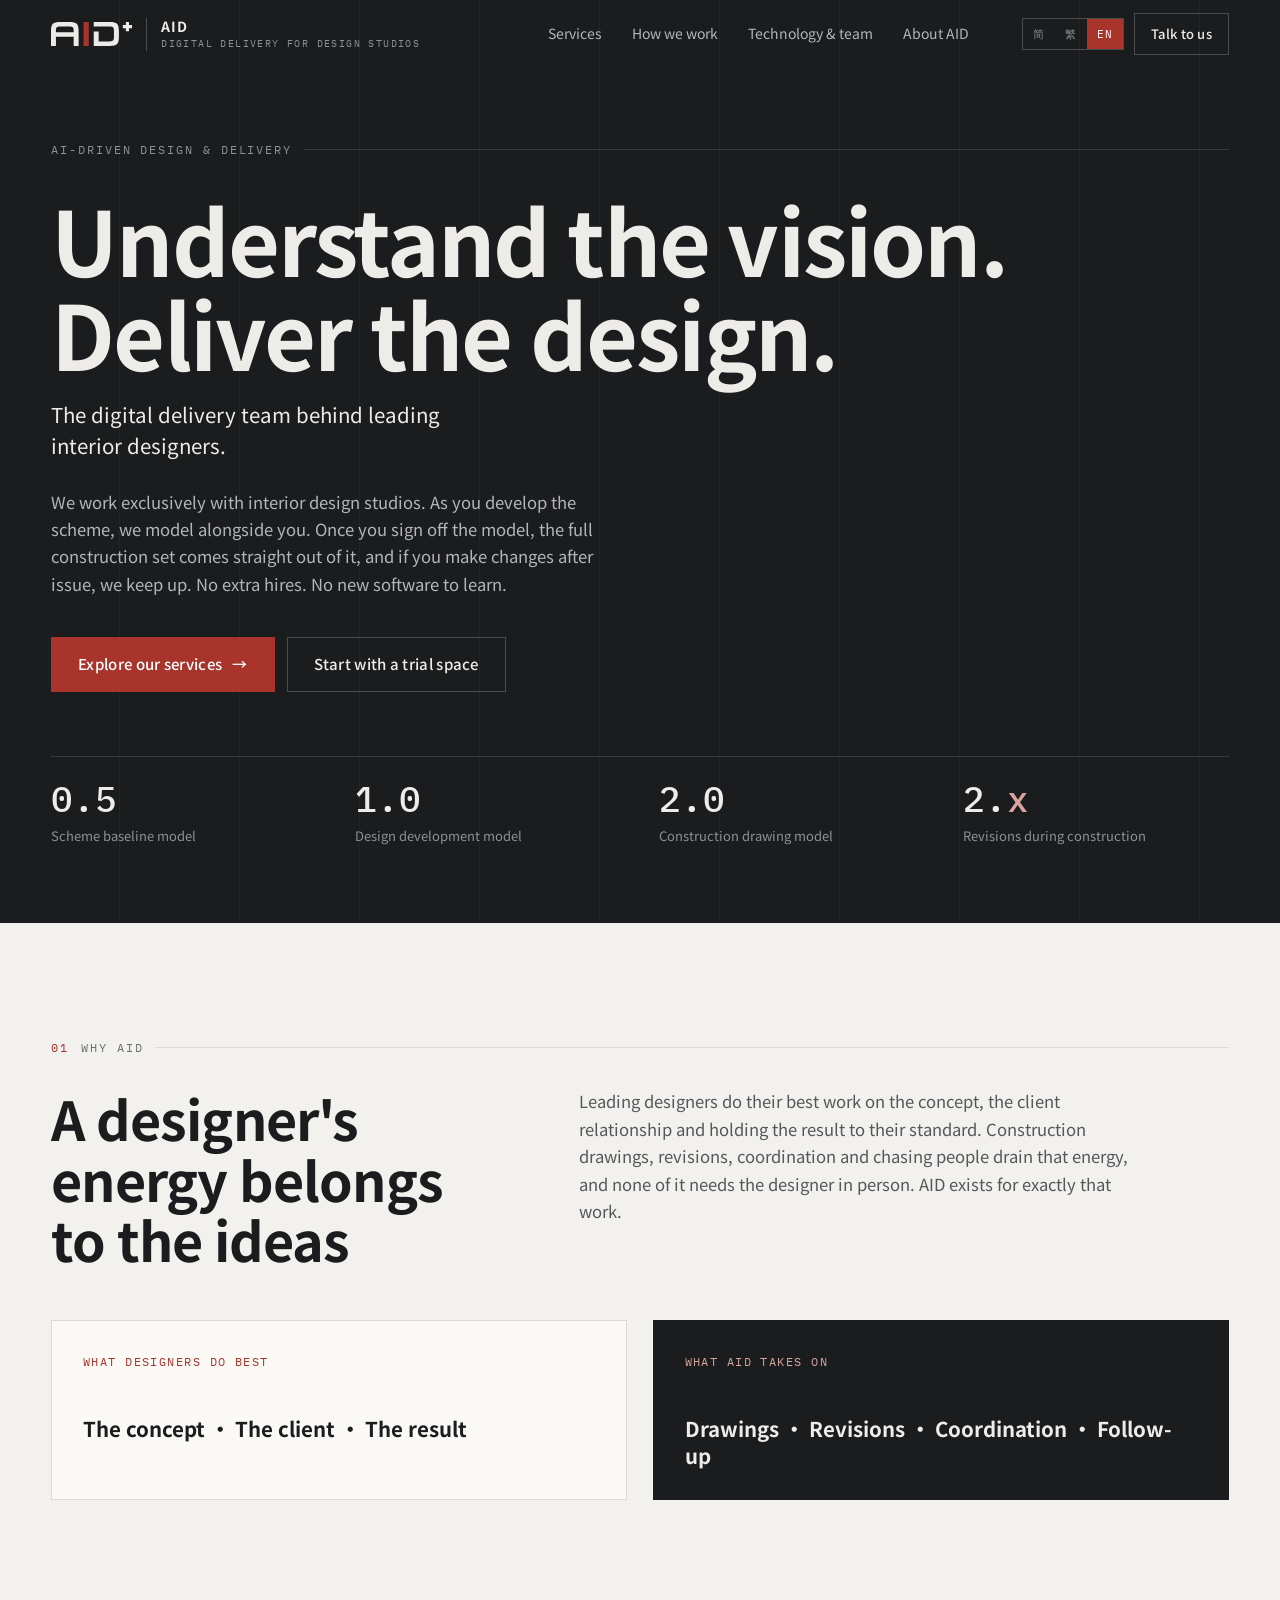
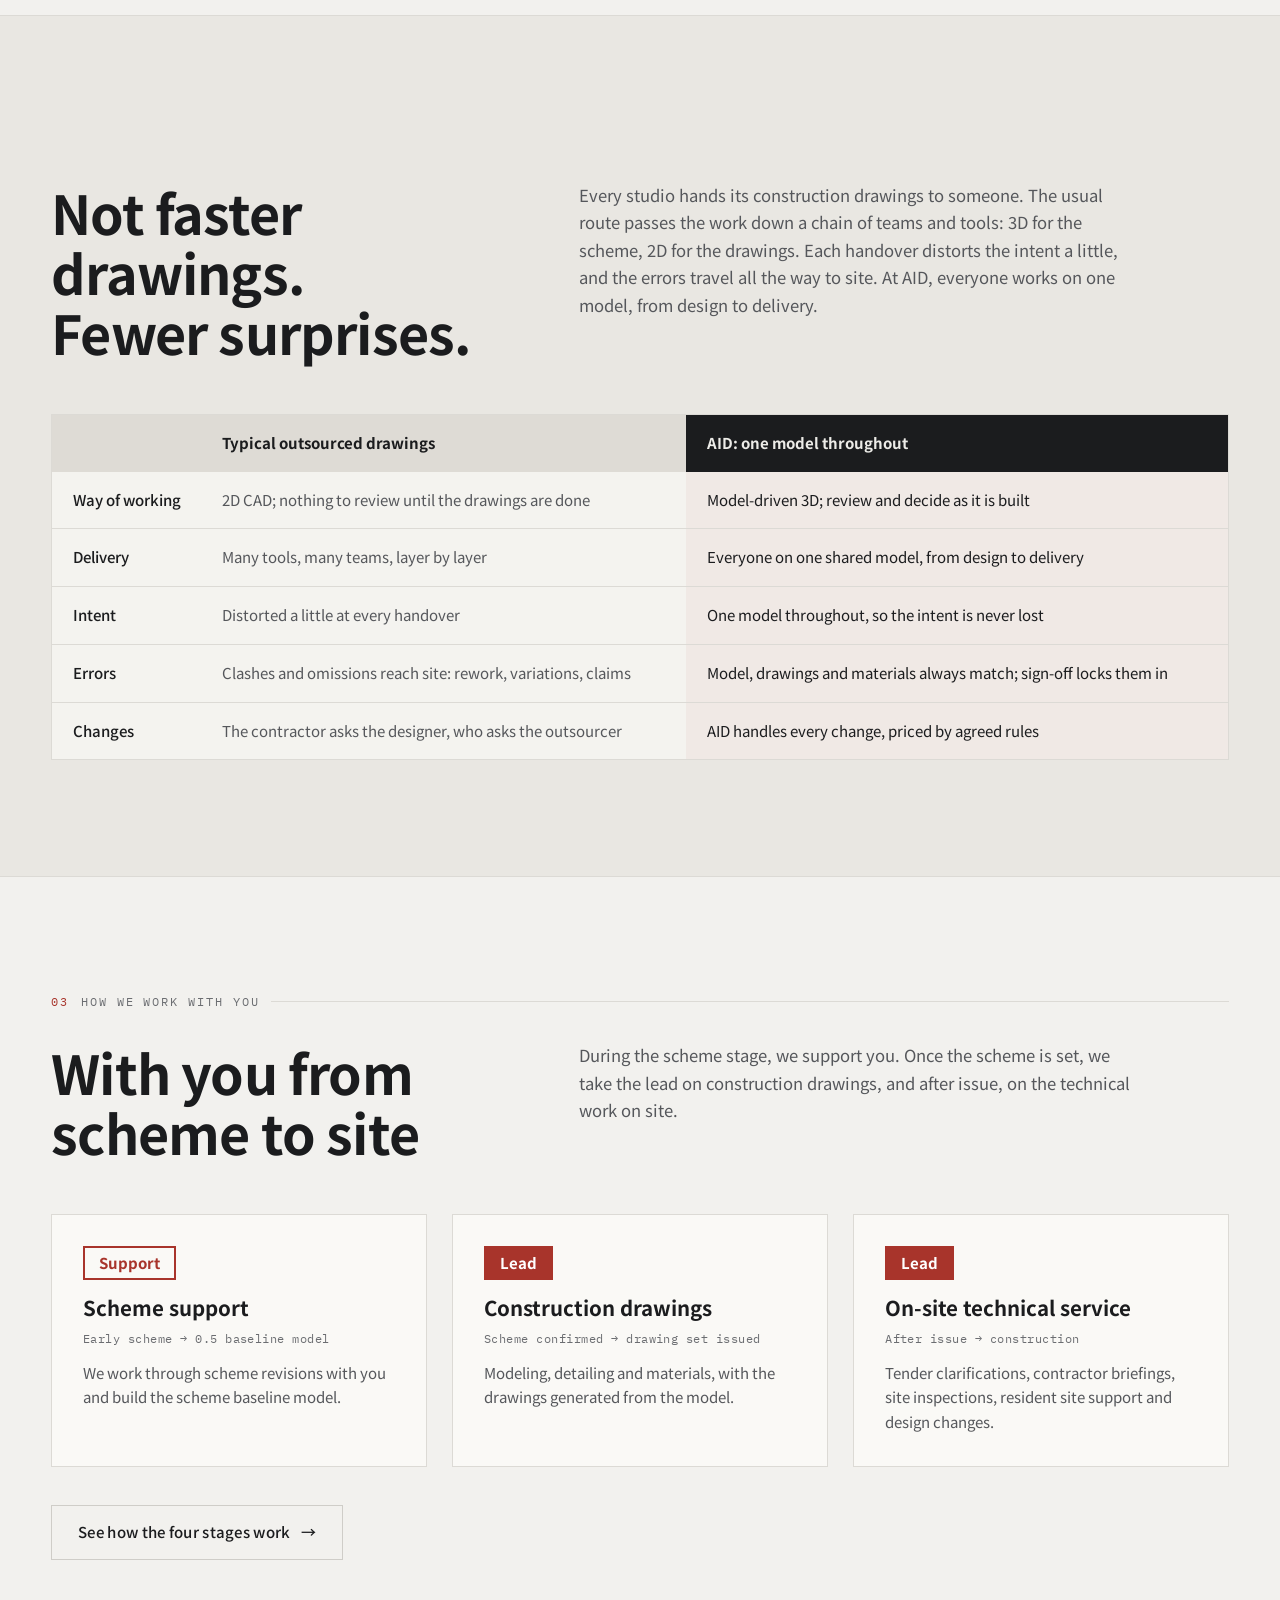
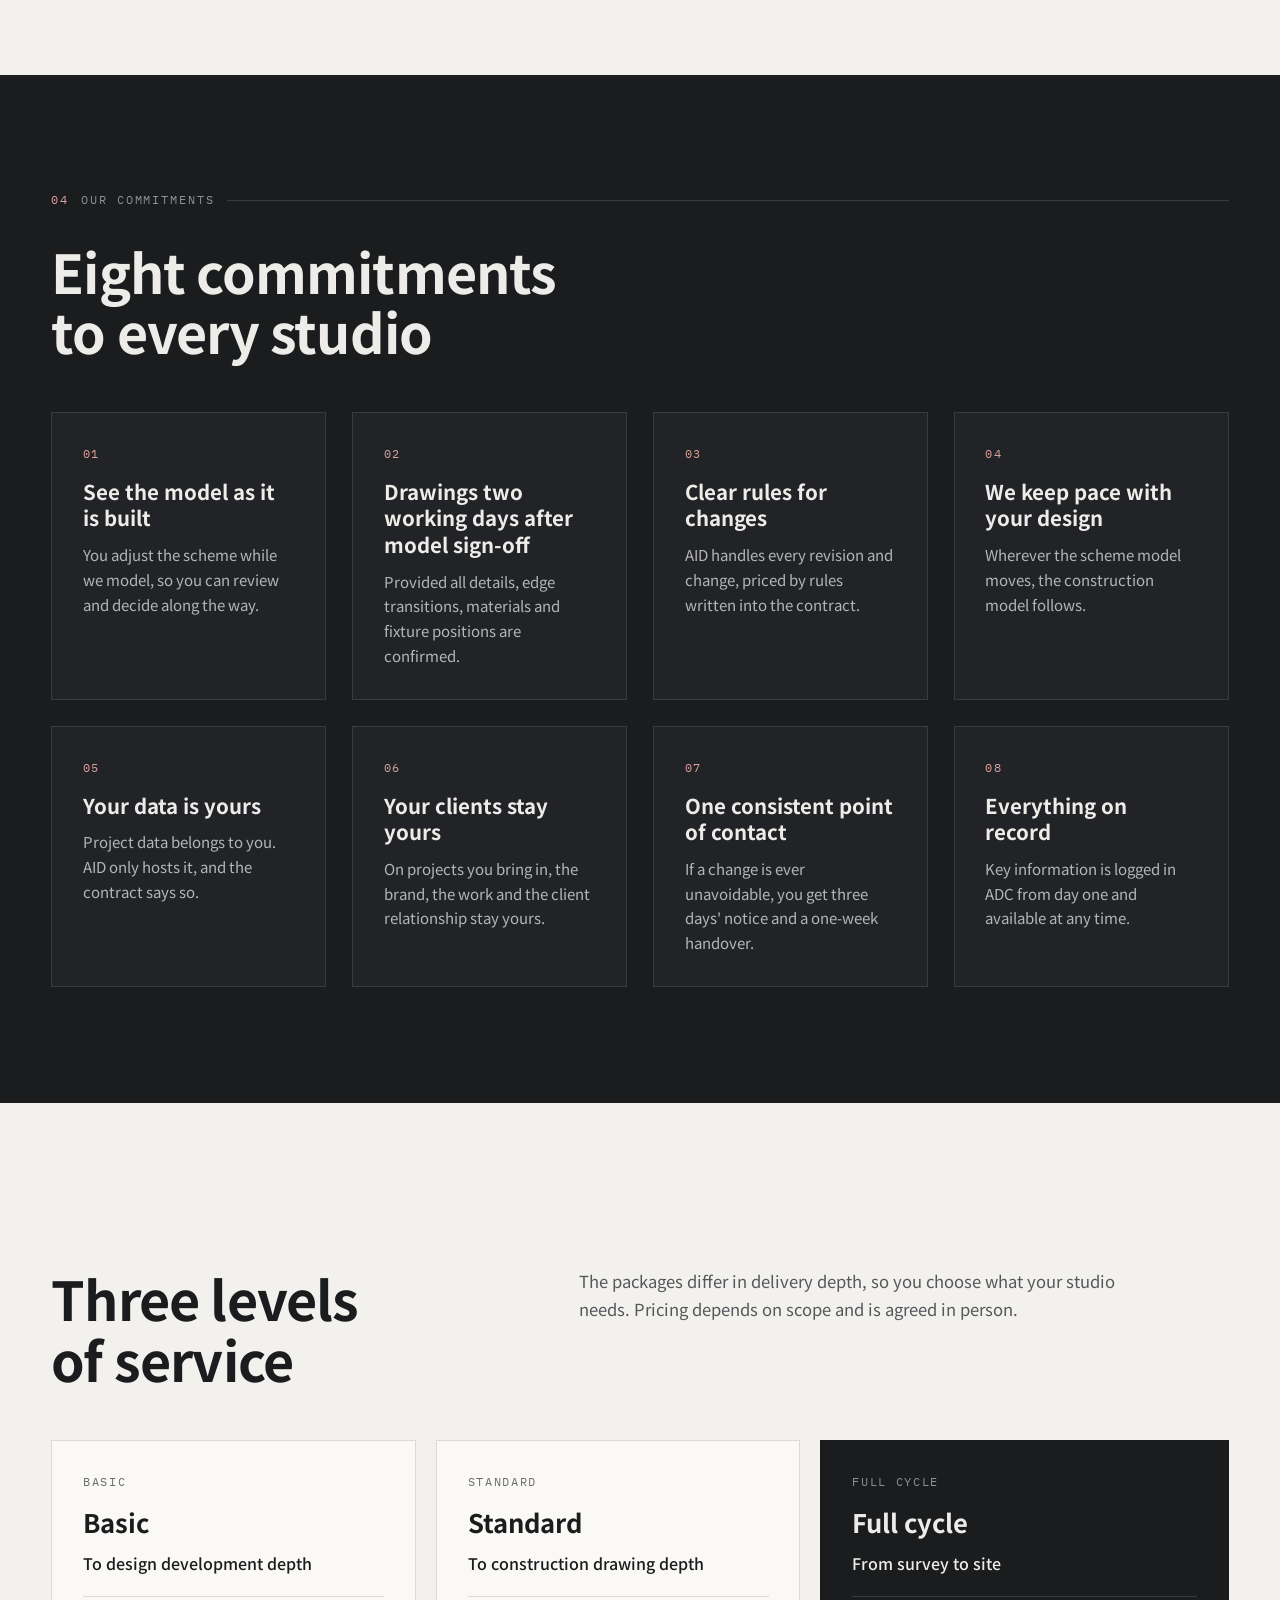
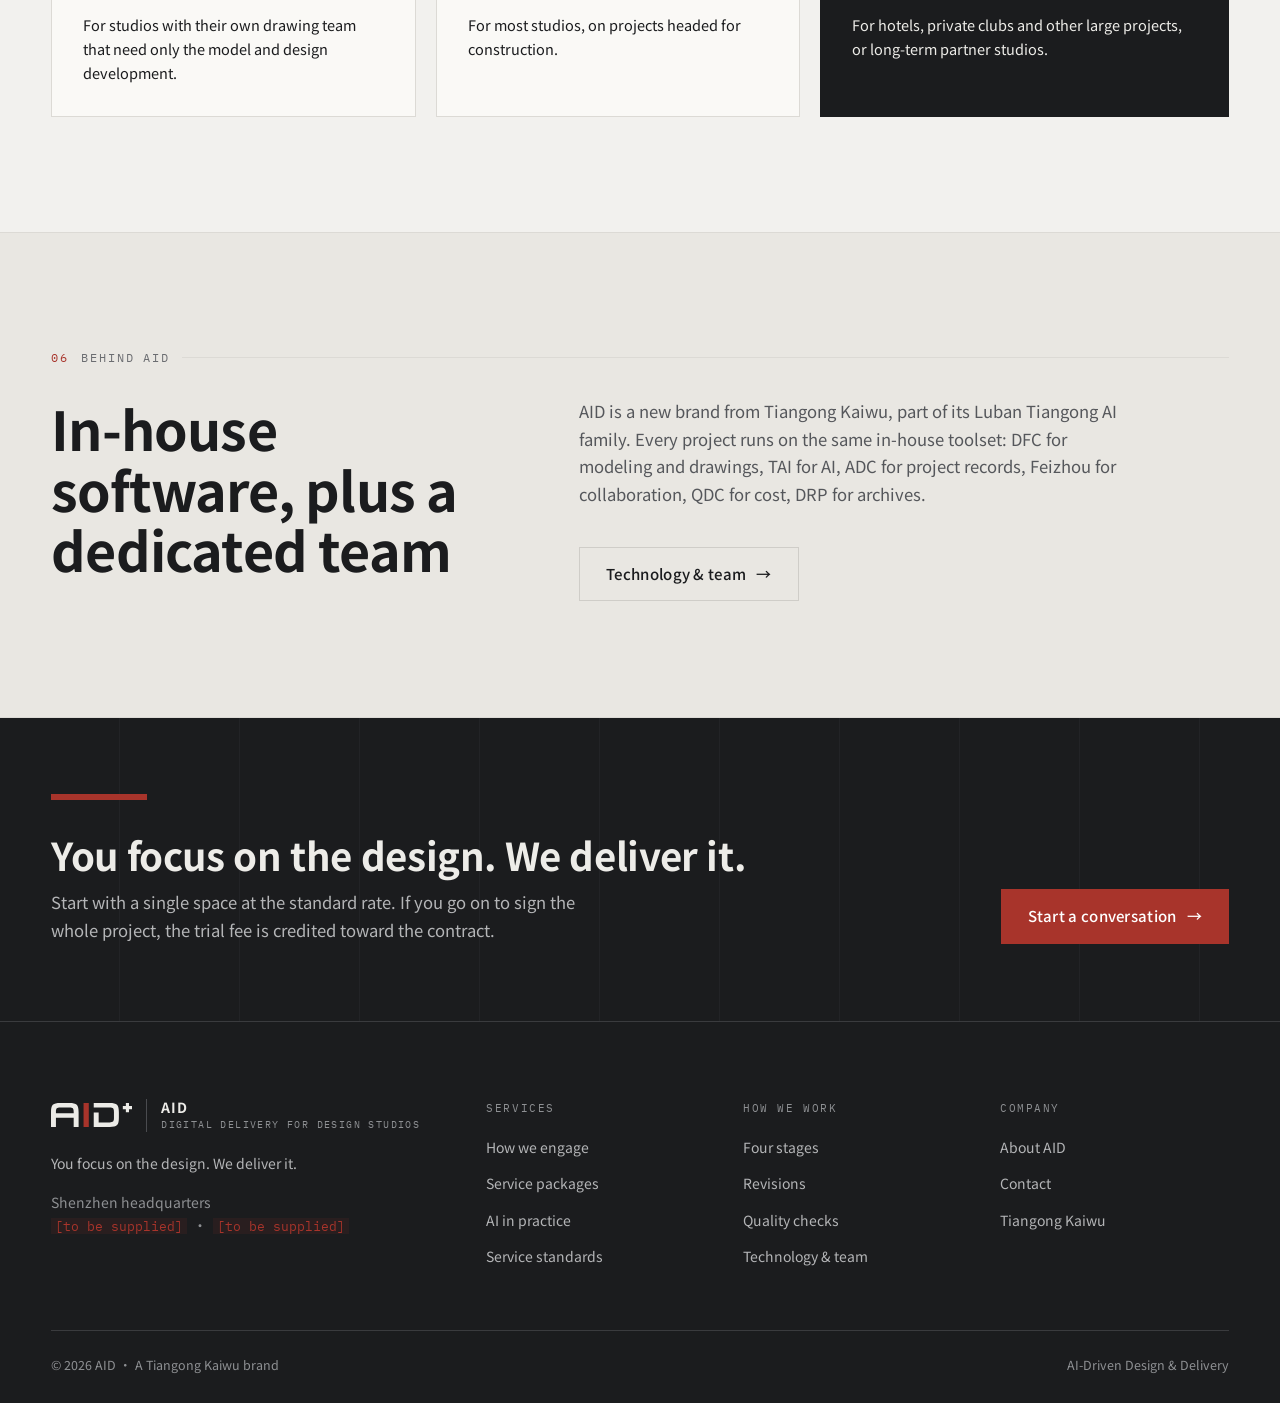
==== index.html @ cd8a10c7 "AID 艾匠科技官网：简体 / 繁體 / English 三语静态站 基于 tgkw-web 骨架，换成 AID 品牌配色、字体与标志；文案依据 AID 品牌手册与品牌介绍。 繁體由 tools/bu" ====
<!DOCTYPE html>
<html lang="zh-CN" data-lang="zh">
<head>
<meta charset="UTF-8">
<meta name="viewport" content="width=device-width, initial-scale=1">
<title>AID 艾匠科技 — 大师的数字建造团队</title>
<meta name="description" content="AID 艾匠科技（AI-Driven Design & Delivery）：只服务室内设计大师工作室的数字建造团队。大师调方案，我们同步建模；模型确认后直接出全套施工图；出图后大师要改，我们继续跟。读懂大师，落地大师。">
<meta name="keywords" content="AID,艾匠科技,AI-Driven Design & Delivery,数字建造,室内设计施工图,施工图深化,大师工作室,天宫开物,DFC">
<meta property="og:type" content="website">
<meta property="og:site_name" content="AID 艾匠科技">
<meta property="og:locale" content="zh_CN">
<meta property="og:title" content="AID 艾匠科技 — 大师的数字建造团队">
<meta property="og:description" content="只服务室内设计大师工作室。大师专注创意，我们负责落地。">
<link rel="icon" href="assets/img/aid-mark.svg" type="image/svg+xml">
<script>
/* Decide the language before first paint. assets/js/site.js repeats this
   logic (AID.pickLang / AID.applyLang) — if you change one, change the other. */
(function(){try{var k={zh:"zh-CN",hant:"zh-Hant",en:"en"},q=new URLSearchParams(location.search).get("lang"),
s=localStorage.getItem("aid-lang"),n=(navigator.language||"zh").toLowerCase(),
l=k[q]?q:k[s]?s:/^zh-(tw|hk|mo|hant)/.test(n)?"hant":n.indexOf("en")===0?"en":"zh",d=document.documentElement;
d.setAttribute("data-lang",l);d.setAttribute("lang",k[l]);}catch(e){}})();
</script>
<link rel="preconnect" href="https://fonts.googleapis.com">
<link rel="preconnect" href="https://fonts.gstatic.com" crossorigin>
<link rel="stylesheet" href="https://fonts.googleapis.com/css2?family=Noto+Sans+SC:wght@400;500;700&family=Noto+Sans+TC:wght@400;500;700&family=IBM+Plex+Mono:wght@400;500;600&display=swap">
<link rel="stylesheet" href="assets/css/main.css">
</head>
<body>
<header data-hdr></header>

<main>

  <!-- ============ HERO ============ -->
  <section class="hero stripes" data-surface="dark">
    <div class="wrap hero__in">
      <p class="eyebrow reveal"><span data-lang="en">AI-Driven Design &amp; Delivery</span><span data-lang="zh">AI-Driven Design &amp; Delivery · AI 驱动的设计与落地</span><span data-lang="hant">AI-Driven Design &amp; Delivery · AI 驅動的設計與落地</span></p>
      <h1 class="display reveal" data-delay="60">
        <span data-lang="en">Understand the vision.<br>Deliver the design.</span>
        <span data-lang="zh">读懂大师，<br>落地大师</span><span data-lang="hant">讀懂大師，<br>落地大師</span>
      </h1>
      <p class="h-sub reveal" data-delay="110">
        <span data-lang="en">The digital delivery team behind leading interior designers.</span>
        <span data-lang="zh">大师的数字建造团队。</span><span data-lang="hant">大師的數位建造團隊。</span>
      </p>
      <p class="lede reveal" data-delay="150">
        <span data-lang="en">We work exclusively with interior design studios. As you develop the scheme, we model alongside you. Once you sign off the model, the full construction set comes straight out of it, and if you make changes after issue, we keep up. No extra hires. No new software to learn.</span>
        <span data-lang="zh">我们只服务室内设计大师工作室。您调方案，我们同步建模；模型确认后，直接出全套施工图；出图后您要改，我们继续跟。您不用扩编、不用招人、不用学软件。</span><span data-lang="hant">我們只服務室內設計大師工作室。您調方案，我們同步建模；模型確認後，直接出全套施工圖；出圖後您要改，我們繼續跟。您不用擴編、不用招人、不用學軟體。</span>
      </p>
      <div class="btn-row reveal" data-delay="200">
        <a class="btn btn--primary" href="services.html">
          <span data-lang="en">Explore our services</span><span data-lang="zh">了解服务</span><span data-lang="hant">了解服務</span> <span class="arw">→</span></a>
        <a class="btn btn--ghost" href="contact.html">
          <span data-lang="en">Start with a trial space</span><span data-lang="zh">先试做一个空间</span><span data-lang="hant">先試做一個空間</span></a>
      </div>

      <div class="hero__meta reveal" data-delay="260">
        <div><div class="metric__n">0.5</div><div class="metric__l">
          <span data-lang="en">Scheme baseline model</span><span data-lang="zh">方案基准模型</span><span data-lang="hant">方案基準模型</span></div></div>
        <div><div class="metric__n">1.0</div><div class="metric__l">
          <span data-lang="en">Design development model</span><span data-lang="zh">扩初模型</span><span data-lang="hant">初步設計模型</span></div></div>
        <div><div class="metric__n">2.0</div><div class="metric__l">
          <span data-lang="en">Construction drawing model</span><span data-lang="zh">施工图模型</span><span data-lang="hant">施工圖模型</span></div></div>
        <div><div class="metric__n">2.<em>x</em></div><div class="metric__l">
          <span data-lang="en">Revisions during construction</span><span data-lang="zh">施工配合变更版本</span><span data-lang="hant">施工配合變更版本</span></div></div>
      </div>
    </div>
  </section>

  <!-- ============ STARTING POINT ============ -->
  <section class="section" id="why">
    <div class="wrap">
      <p class="eyebrow reveal"><span class="num">01</span>
        <span data-lang="en">Why AID</span><span data-lang="zh">出发点</span><span data-lang="hant">出發點</span></p>
      <div class="grid grid--sidecar">
        <h2 class="h1 reveal">
          <span data-lang="en">A designer's energy belongs to the ideas</span>
          <span data-lang="zh">大师的精力，应该留给创意</span><span data-lang="hant">大師的精力，應該留給創意</span>
        </h2>
        <p class="lede reveal" data-delay="60">
          <span data-lang="en">Leading designers do their best work on the concept, the client relationship and holding the result to their standard. Construction drawings, revisions, coordination and chasing people drain that energy, and none of it needs the designer in person. AID exists for exactly that work.</span>
          <span data-lang="zh">大师最擅长的是方案创意、洽谈业主、把控效果。施工图、变更、协调、盯人，这些事很耗精力，却不该由大师亲自承担。AID 就是为这件事而生的。</span><span data-lang="hant">大師最擅長的是方案創意、洽談業主、把控效果。施工圖、變更、協調、追進度，這些事很耗精力，卻不該由大師親自承擔。AID 就是為這件事而生的。</span>
        </p>
      </div>
      <div class="grid grid--2 mt-l">
        <div class="card reveal">
          <div class="card__ix"><span data-lang="en">WHAT DESIGNERS DO BEST</span><span data-lang="zh">大师最擅长</span><span data-lang="hant">大師最擅長</span></div>
          <h3 class="card__t">
            <span data-lang="en">The concept · The client · The result</span>
            <span data-lang="zh">方案创意 · 洽谈业主 · 把控效果</span><span data-lang="hant">方案創意 · 洽談業主 · 把控效果</span></h3>
        </div>
        <div class="card card--ink reveal" data-delay="60">
          <div class="card__ix"><span data-lang="en">WHAT AID TAKES ON</span><span data-lang="zh">交给 AID</span><span data-lang="hant">交給 AID</span></div>
          <h3 class="card__t">
            <span data-lang="en">Drawings · Revisions · Coordination · Follow-up</span>
            <span data-lang="zh">施工图 · 变更 · 协调 · 盯人</span><span data-lang="hant">施工圖 · 變更 · 協調 · 追進度</span></h3>
        </div>
      </div>
    </div>
  </section>

  <!-- ============ COMPARISON ============ -->
  <section class="section" data-surface="alt" id="compare">
    <div class="wrap">
      <p class="eyebrow reveal"><span class="num">02</span>
        <span data-lang="en">The difference</span><span data-lang="zh">不同在哪</span><span data-lang="hant">不同在哪</span></p>
      <div class="grid grid--sidecar">
        <h2 class="h1 reveal">
          <span data-lang="en">Not faster drawings. Fewer surprises.</span>
          <span data-lang="zh">不是比谁画得快，是比谁看得见、改得动、错得少</span><span data-lang="hant">不是比誰畫得快，是比誰看得見、改得動、錯得少</span>
        </h2>
        <p class="lede reveal" data-delay="60">
          <span data-lang="en">Every studio hands its construction drawings to someone. The usual route passes the work down a chain of teams and tools: 3D for the scheme, 2D for the drawings. Each handover distorts the intent a little, and the errors travel all the way to site. At AID, everyone works on one model, from design to delivery.</span>
          <span data-lang="zh">大师都会把施工图交出去做，问题是交给谁。传统做法是多个软件、多个团队一层层交接：方案三维，施工图二维，每交接一次理解就走样一次，错漏碰缺一路带到工地。AID 从设计到落地，所有人始终在同一个三维模型上。</span><span data-lang="hant">大師都會把施工圖交出去做，問題是交給誰。傳統做法是多個軟體、多個團隊一層層交接：方案三維，施工圖二維，每交接一次理解就走樣一次，錯漏與碰撞問題一路帶到工地。AID 從設計到落地，所有人始終在同一個三維模型上。</span>
        </p>
      </div>
      <div class="cmp-wrap mt-l reveal">
        <table class="cmp">
          <thead><tr>
            <th scope="col"><span class="sr-only">Aspect</span></th>
            <th scope="col"><span data-lang="en">Typical outsourced drawings</span><span data-lang="zh">传统施工图配合</span><span data-lang="hant">傳統施工圖配合</span></th>
            <th scope="col" class="is-us"><span data-lang="en">AID: one model throughout</span><span data-lang="zh">AID · 一个模型做到底</span><span data-lang="hant">AID · 一個模型做到底</span></th>
          </tr></thead>
          <tbody>
            <tr><th scope="row"><span data-lang="en">Way of working</span><span data-lang="zh">工作方式</span><span data-lang="hant">工作方式</span></th>
              <td><span data-lang="en">2D CAD; nothing to review until the drawings are done</span><span data-lang="zh">CAD 二维，画完才能审图</span><span data-lang="hant">CAD 二維，畫完才能審圖</span></td>
              <td class="is-us"><span data-lang="en">Model-driven 3D; review and decide as it is built</span><span data-lang="zh">三维模型驱动，过程中就能看、能审、能定</span><span data-lang="hant">三維模型驅動，過程中就能看、能審、能定</span></td></tr>
            <tr><th scope="row"><span data-lang="en">Delivery</span><span data-lang="zh">交接</span><span data-lang="hant">交接</span></th>
              <td><span data-lang="en">Many tools, many teams, layer by layer</span><span data-lang="zh">多软件、多团队逐层交接</span><span data-lang="hant">多軟體、多團隊逐層交接</span></td>
              <td class="is-us"><span data-lang="en">Everyone on one shared model, from design to delivery</span><span data-lang="zh">从设计到落地，所有人在同一个主模型上</span><span data-lang="hant">從設計到落地，所有人在同一個主模型上</span></td></tr>
            <tr><th scope="row"><span data-lang="en">Intent</span><span data-lang="zh">理解</span><span data-lang="hant">理解</span></th>
              <td><span data-lang="en">Distorted a little at every handover</span><span data-lang="zh">每交接一次，理解走样一次</span><span data-lang="hant">每交接一次，理解走樣一次</span></td>
              <td class="is-us"><span data-lang="en">One model throughout, so the intent is never lost</span><span data-lang="zh">一个模型贯穿始终，设计意图不丢</span><span data-lang="hant">一個模型貫穿始終，設計意圖不丟</span></td></tr>
            <tr><th scope="row"><span data-lang="en">Errors</span><span data-lang="zh">错误</span><span data-lang="hant">錯誤</span></th>
              <td><span data-lang="en">Clashes and omissions reach site: rework, variations, claims</span><span data-lang="zh">错漏碰缺一路延伸到工地：返工、签证、索赔</span><span data-lang="hant">錯漏與碰撞問題一路延伸到工地：返工、追加費用、索賠</span></td>
              <td class="is-us"><span data-lang="en">Model, drawings and materials always match; sign-off locks them in</span><span data-lang="zh">模型、图纸、物料一致，模型确认即锁定</span><span data-lang="hant">模型、圖紙、物料一致，模型確認即鎖定</span></td></tr>
            <tr><th scope="row"><span data-lang="en">Changes</span><span data-lang="zh">变更</span><span data-lang="hant">變更</span></th>
              <td><span data-lang="en">The contractor asks the designer, who asks the outsourcer</span><span data-lang="zh">施工方找大师，大师再找外包，层层转达</span><span data-lang="hant">施工方找大師，大師再找外包，層層轉達</span></td>
              <td class="is-us"><span data-lang="en">AID handles every change, priced by agreed rules</span><span data-lang="zh">AID 全程承接，按规则计价</span><span data-lang="hant">AID 全程承接，按規則計價</span></td></tr>
          </tbody>
        </table>
      </div>
    </div>
  </section>

  <!-- ============ SERVICE MODEL ============ -->
  <section class="section" id="model">
    <div class="wrap">
      <p class="eyebrow reveal"><span class="num">03</span>
        <span data-lang="en">How we work with you</span><span data-lang="zh">服务模式</span><span data-lang="hant">服務模式</span></p>
      <div class="grid grid--sidecar">
        <h2 class="h1 reveal">
          <span data-lang="en">With you from scheme to site</span>
          <span data-lang="zh">一辅两主：从方案到现场，全程在场</span><span data-lang="hant">一輔兩主：從方案到現場，全程在場</span>
        </h2>
        <p class="lede reveal" data-delay="60">
          <span data-lang="en">During the scheme stage, we support you. Once the scheme is set, we take the lead on construction drawings, and after issue, on the technical work on site.</span>
          <span data-lang="zh">方案阶段，我们做大师的设计辅助；方案确定后，施工图由 AID 主力承担；交图之后，现场技术服务继续由 AID 主力承担。</span><span data-lang="hant">方案階段，我們做大師的設計輔助；方案確定後，施工圖由 AID 主力承擔；交圖之後，現場技術服務繼續由 AID 主力承擔。</span>
        </p>
      </div>
      <div class="grid grid--3 mt-l">
        <div class="card reveal">
          <span class="tag"><span data-lang="en">Support</span><span data-lang="zh">辅</span><span data-lang="hant">輔</span></span>
          <h3 class="card__t card__t--top"><span data-lang="en">Scheme support</span><span data-lang="zh">方案辅助</span><span data-lang="hant">方案輔助</span></h3>
          <p class="card__s"><span data-lang="en">Early scheme → 0.5 baseline model</span><span data-lang="zh">方案前期 → 0.5 基准模型</span><span data-lang="hant">方案前期 → 0.5 基準模型</span></p>
          <p class="card__d"><span data-lang="en">We work through scheme revisions with you and build the scheme baseline model.</span>
            <span data-lang="zh">作为大师的设计辅助，陪大师完成方案阶段修改，建立方案基准模型。</span><span data-lang="hant">作為大師的設計輔助，陪大師完成方案階段修改，建立方案基準模型。</span></p>
        </div>
        <div class="card reveal" data-delay="60">
          <span class="tag tag--fill"><span data-lang="en">Lead</span><span data-lang="zh">主</span><span data-lang="hant">主</span></span>
          <h3 class="card__t card__t--top"><span data-lang="en">Construction drawings</span><span data-lang="zh">施工图落地</span><span data-lang="hant">施工圖落地</span></h3>
          <p class="card__s"><span data-lang="en">Scheme confirmed → drawing set issued</span><span data-lang="zh">方案确定 → 交付施工图</span><span data-lang="hant">方案確定 → 交付施工圖</span></p>
          <p class="card__d"><span data-lang="en">Modeling, detailing and materials, with the drawings generated from the model.</span>
            <span data-lang="zh">建模、深化、节点、物料，由模型生成施工图。</span><span data-lang="hant">建模、深化、節點、物料，由模型生成施工圖。</span></p>
        </div>
        <div class="card reveal" data-delay="120">
          <span class="tag tag--fill"><span data-lang="en">Lead</span><span data-lang="zh">主</span><span data-lang="hant">主</span></span>
          <h3 class="card__t card__t--top"><span data-lang="en">On-site technical service</span><span data-lang="zh">现场技术服务</span><span data-lang="hant">現場技術服務</span></h3>
          <p class="card__s"><span data-lang="en">After issue → construction</span><span data-lang="zh">交图之后 → 施工阶段</span><span data-lang="hant">交圖之後 → 施工階段</span></p>
          <p class="card__d"><span data-lang="en">Tender clarifications, contractor briefings, site inspections, resident site support and design changes.</span>
            <span data-lang="zh">招标答疑、技术交底、巡场与驻场、设计变更。</span><span data-lang="hant">招標答疑、施工技術說明、工地巡視與駐場、設計變更。</span></p>
        </div>
      </div>
      <div class="btn-row">
        <a class="btn btn--ghost" href="process.html"><span data-lang="en">See how the four stages work</span><span data-lang="zh">查看四阶段工作流</span><span data-lang="hant">查看四階段工作流</span> <span class="arw">→</span></a>
      </div>
    </div>
  </section>

  <!-- ============ PROMISES ============ -->
  <section class="section" data-surface="dark" id="promises">
    <div class="wrap">
      <p class="eyebrow reveal"><span class="num">04</span>
        <span data-lang="en">Our commitments</span><span data-lang="zh">品牌承诺</span><span data-lang="hant">品牌承諾</span></p>
      <h2 class="h1 reveal" style="max-width:20ch">
        <span data-lang="en">Eight commitments to every studio</span>
        <span data-lang="zh">我们对大师的八项承诺</span><span data-lang="hant">我們對大師的八項承諾</span>
      </h2>
      <div class="grid grid--4 mt-l">
        <div class="card reveal"><div class="card__ix">01</div>
          <h3 class="card__t card__t--top"><span data-lang="en">See the model as it is built</span><span data-lang="zh">模型过程中看</span><span data-lang="hant">模型過程中看</span></h3>
          <p class="card__d"><span data-lang="en">You adjust the scheme while we model, so you can review and decide along the way.</span><span data-lang="zh">大师边调方案，我们边建模；过程中就能看、能审、能定。</span><span data-lang="hant">大師邊調方案，我們邊建模；過程中就能看、能審、能定。</span></p></div>
        <div class="card reveal" data-delay="40"><div class="card__ix">02</div>
          <h3 class="card__t card__t--top"><span data-lang="en">Drawings two working days after model sign-off</span><span data-lang="zh">确认模型后 2 天出图</span><span data-lang="hant">確認模型後 2 天出圖</span></h3>
          <p class="card__d"><span data-lang="en">Provided all details, edge transitions, materials and fixture positions are confirmed.</span><span data-lang="zh">前提：节点、收口、物料、点位全部确认。</span><span data-lang="hant">前提：節點、收邊、物料、點位全部確認。</span></p></div>
        <div class="card reveal" data-delay="80"><div class="card__ix">03</div>
          <h3 class="card__t card__t--top"><span data-lang="en">Clear rules for changes</span><span data-lang="zh">变更有规则</span><span data-lang="hant">變更有規則</span></h3>
          <p class="card__d"><span data-lang="en">AID handles every revision and change, priced by rules written into the contract.</span><span data-lang="zh">所有修改和变更 AID 都接，按规则计价、写进合同。</span><span data-lang="hant">所有修改和變更 AID 都接，按規則計價、寫進合約。</span></p></div>
        <div class="card reveal" data-delay="120"><div class="card__ix">04</div>
          <h3 class="card__t card__t--top"><span data-lang="en">We keep pace with your design</span><span data-lang="zh">同频并行，全程跟随</span><span data-lang="hant">同頻並行，全程跟隨</span></h3>
          <p class="card__d"><span data-lang="en">Wherever the scheme model moves, the construction model follows.</span><span data-lang="zh">方案模型改到哪，施工图模型同步到哪。</span><span data-lang="hant">方案模型改到哪，施工圖模型同步到哪。</span></p></div>
        <div class="card reveal"><div class="card__ix">05</div>
          <h3 class="card__t card__t--top"><span data-lang="en">Your data is yours</span><span data-lang="zh">数据归大师</span><span data-lang="hant">數據歸大師</span></h3>
          <p class="card__d"><span data-lang="en">Project data belongs to you. AID only hosts it, and the contract says so.</span><span data-lang="zh">项目数据属于大师，AID 只做托管，写入合同。</span><span data-lang="hant">項目數據屬於大師，AID 只做託管，寫入合約。</span></p></div>
        <div class="card reveal" data-delay="40"><div class="card__ix">06</div>
          <h3 class="card__t card__t--top"><span data-lang="en">Your clients stay yours</span><span data-lang="zh">大师主导</span><span data-lang="hant">大師主導</span></h3>
          <p class="card__d"><span data-lang="en">On projects you bring in, the brand, the work and the client relationship stay yours.</span><span data-lang="zh">大师引荐的项目，品牌、成果和客户关系都归大师。</span><span data-lang="hant">大師引薦的項目，品牌、成果和客戶關係都歸大師。</span></p></div>
        <div class="card reveal" data-delay="80"><div class="card__ix">07</div>
          <h3 class="card__t card__t--top"><span data-lang="en">One consistent point of contact</span><span data-lang="zh">核心接口人不换</span><span data-lang="hant">主要聯絡人不換</span></h3>
          <p class="card__d"><span data-lang="en">If a change is ever unavoidable, you get three days' notice and a one-week handover.</span><span data-lang="zh">确需换人，提前三天通知，新老交接一周。</span><span data-lang="hant">確需換人，提前三天通知，新老交接一週。</span></p></div>
        <div class="card reveal" data-delay="120"><div class="card__ix">08</div>
          <h3 class="card__t card__t--top"><span data-lang="en">Everything on record</span><span data-lang="zh">全周期留痕</span><span data-lang="hant">全程留存紀錄</span></h3>
          <p class="card__d"><span data-lang="en">Key information is logged in ADC from day one and available at any time.</span><span data-lang="zh">重要信息从项目第一天起在 ADC 留存，随时可查。</span><span data-lang="hant">重要資訊從項目第一天起在 ADC 留存，隨時可查。</span></p></div>
      </div>
    </div>
  </section>

  <!-- ============ PACKAGES ============ -->
  <section class="section" id="packages">
    <div class="wrap">
      <p class="eyebrow reveal"><span class="num">05</span>
        <span data-lang="en">Service packages</span><span data-lang="zh">服务分层</span><span data-lang="hant">服務分層</span></p>
      <div class="grid grid--sidecar">
        <h2 class="h1 reveal">
          <span data-lang="en">Three levels of service</span>
          <span data-lang="zh">三档服务深度，从扩初到现场全程覆盖</span><span data-lang="hant">三檔服務深度，從初步設計到現場全程覆蓋</span>
        </h2>
        <p class="lede reveal" data-delay="60">
          <span data-lang="en">The packages differ in delivery depth, so you choose what your studio needs. Pricing depends on scope and is agreed in person.</span>
          <span data-lang="zh">三档按交付深度区分，大师按自己工作室的需要选。报价按服务内容确定，具体面谈。</span><span data-lang="hant">三檔按交付深度區分，大師按自己工作室的需要選。報價按服務內容確定，具體面談。</span>
        </p>
      </div>
      <div class="plans mt-l">
        <a class="plan reveal" href="services.html#packages">
          <span class="plan__code">BASIC</span>
          <span class="plan__n"><span data-lang="en">Basic</span><span data-lang="zh">基础包</span><span data-lang="hant">基礎包</span></span>
          <span class="plan__p"><span data-lang="en">To design development depth</span><span data-lang="zh">扩初图深度</span><span data-lang="hant">初步設計圖深度</span></span>
          <span class="plan__fit"><span data-lang="en">For studios with their own drawing team that need only the model and design development.</span><span data-lang="zh">适合自己有施工图团队、只缺模型和扩初的大师。</span><span data-lang="hant">適合自己有施工圖團隊、只缺模型和初步設計的大師。</span></span>
        </a>
        <a class="plan reveal" href="services.html#packages" data-delay="60">
          <span class="plan__code">STANDARD</span>
          <span class="plan__n"><span data-lang="en">Standard</span><span data-lang="zh">标准包</span><span data-lang="hant">標準包</span></span>
          <span class="plan__p"><span data-lang="en">To construction drawing depth</span><span data-lang="zh">施工图深度</span><span data-lang="hant">施工圖深度</span></span>
          <span class="plan__fit"><span data-lang="en">For most studios, on projects headed for construction.</span><span data-lang="zh">适合大部分大师：需要真正落地施工的项目。</span><span data-lang="hant">適合大部分大師：需要真正落地施工的項目。</span></span>
        </a>
        <a class="plan plan--ink reveal" href="services.html#packages" data-delay="120">
          <span class="plan__code">FULL CYCLE</span>
          <span class="plan__n"><span data-lang="en">Full cycle</span><span data-lang="zh">全周期落地包</span><span data-lang="hant">全週期落地包</span></span>
          <span class="plan__p"><span data-lang="en">From survey to site</span><span data-lang="zh">从测量到现场，全程跟随</span><span data-lang="hant">從測量到現場，全程跟隨</span></span>
          <span class="plan__fit"><span data-lang="en">For hotels, private clubs and other large projects, or long-term partner studios.</span><span data-lang="zh">适合酒店、会所等大项目，或长期合作的大师工作室。</span><span data-lang="hant">適合酒店、會所等大項目，或長期合作的大師工作室。</span></span>
        </a>
      </div>
    </div>
  </section>

  <!-- ============ TECH ============ -->
  <section class="section" data-surface="alt" id="tech">
    <div class="wrap">
      <p class="eyebrow reveal"><span class="num">06</span>
        <span data-lang="en">Behind AID</span><span data-lang="zh">支撑体系</span><span data-lang="hant">支撐體系</span></p>
      <div class="grid grid--sidecar">
        <h2 class="h1 reveal">
          <span data-lang="en">In-house software, plus a dedicated team</span>
          <span data-lang="zh">自研技术底座，加一支专属团队</span><span data-lang="hant">自研技術平台，加一支專屬團隊</span>
        </h2>
        <div>
          <p class="lede reveal" data-delay="60">
            <span data-lang="en">AID is a new brand from Tiangong Kaiwu, part of its Luban Tiangong AI family. Every project runs on the same in-house toolset: DFC for modeling and drawings, TAI for AI, ADC for project records, Feizhou for collaboration, QDC for cost, DRP for archives.</span>
            <span data-lang="zh">AID 是天宫开物旗下的新品牌，鲁班天宫 AI 系列品牌之一。所有项目都用同一套自研工具：DFC 建模出图、TAI 提供 AI 能力、ADC 管需求与变更留痕、飞舟协同、QDC 管成本、DRP 管数字档案。</span><span data-lang="hant">AID 是天宮開物旗下的新品牌，魯班天宮 AI 系列品牌之一。所有項目都用同一套自研工具：DFC 建模出圖、TAI 提供 AI 能力、ADC 管需求與變更紀錄、飛舟協同、QDC 管成本、DRP 管數位檔案。</span>
          </p>
          <div class="btn-row reveal" data-delay="100">
            <a class="btn btn--ghost" href="technology.html"><span data-lang="en">Technology &amp; team</span><span data-lang="zh">技术与团队</span><span data-lang="hant">技術與團隊</span> <span class="arw">→</span></a>
          </div>
        </div>
      </div>
    </div>
  </section>

  <!-- ============ CTA ============ -->
  <section class="section section--tight cta stripes" data-surface="dark">
    <div class="wrap cta__in">
      <div>
        <div class="bar reveal"></div>
        <h2 class="h2 reveal">
          <span data-lang="en">You focus on the design. We deliver it.</span>
          <span data-lang="zh">大师专注创意，我们负责落地</span><span data-lang="hant">大師專注創意，我們負責落地</span>
        </h2>
        <p class="lede mt-s reveal" data-delay="60">
          <span data-lang="en">Start with a single space at the standard rate. If you go on to sign the whole project, the trial fee is credited toward the contract.</span>
          <span data-lang="zh">可以先选一个空间试做，按标准价收费；后面签整个项目，试做费从合同里抵扣。</span><span data-lang="hant">可以先選一個空間試做，按標準價收費；後面簽整個項目，試做費從合約裡折抵。</span>
        </p>
      </div>
      <div class="btn-row reveal" data-delay="120" style="margin-top:0">
        <a class="btn btn--primary" href="contact.html">
          <span data-lang="en">Start a conversation</span><span data-lang="zh">开始沟通</span><span data-lang="hant">開始溝通</span> <span class="arw">→</span></a>
      </div>
    </div>
  </section>

</main>

<footer data-ftr></footer>
<script src="assets/js/site.js"></script>
</body>
</html>
---- assets/css/main.css ----
/* ==========================================================================
   AID 艾匠科技 — Design System
   Edit tokens here; everything else inherits.
   Palette from the AID brand book: 石墨灰 #2B2C2F, 砖红 #A8342B, ink #1B1C1E,
   paper #F2F1EE. Type: Noto Sans SC + IBM Plex Mono.
   ========================================================================== */

/* ---- 1. Tokens ---------------------------------------------------------- */
:root{
  /* Brand */
  --brand:        #A8342B;   /* 砖红 · 落地与温度 */
  --brand-deep:   #8C2A22;
  --graphite:     #2B2C2F;   /* 石墨灰 · 技术与理性 */
  --accent:       #A8342B;   /* accent text; lightened on dark surfaces */

  /* Paper surfaces (default = light) */
  --bg:           #F2F1EE;
  --bg-2:         #FAF9F6;
  --bg-3:         #E9E7E2;
  --fg:           #1B1C1E;
  --muted:        #55575B;
  --faint:        #6B6D71;
  --line:         #DCDAD5;
  --line-strong:  #CFCDC8;
  --line-soft:    #E6E4DF;

  /* Type */
  --font-sans: "Noto Sans SC", -apple-system, BlinkMacSystemFont, "PingFang SC",
               "Hiragino Sans GB", "Microsoft YaHei", "Helvetica Neue", Arial, sans-serif;
  --font-mono: "IBM Plex Mono", ui-monospace, SFMono-Regular, Menlo, Consolas, monospace;

  /* Rhythm */
  --wrap:       1320px;
  --gutter:     clamp(16px, 4vw, 56px);
  --sec-y:      clamp(72px, 9vw, 144px);
  --radius:     0px;
  --radius-lg:  0px;

  /* Motion */
  --ease: cubic-bezier(.22,.61,.36,1);
}

/* Ink surface — the brand deck's cover. Put data-surface="dark" on a section. */
[data-surface="dark"]{
  --bg:        #1B1C1E;
  --bg-2:      #222326;
  --bg-3:      #2B2C2F;
  --fg:        #EDECE8;
  --muted:     #B4B5B7;
  --faint:     #8E9093;
  --line:      #3A3B3E;
  --line-strong:#4A4B4F;
  --line-soft: #2E2F32;
  --accent:    #D9A49E;
}
/* Alt paper — one step darker than the page, for alternating bands. */
[data-surface="alt"]{
  --bg:        #E9E7E2;
  --bg-2:      #F4F3EF;
  --bg-3:      #DEDBD5;
}
.section[data-surface="alt"]{ border-block:1px solid var(--line); }

/* ---- 2. Reset ----------------------------------------------------------- */
*,*::before,*::after{ box-sizing:border-box; }
html{ -webkit-text-size-adjust:100%; scroll-behavior:smooth; }
body{
  margin:0; background:var(--bg); color:var(--fg);
  font-family:var(--font-sans); font-size:16px; line-height:1.65;
  -webkit-font-smoothing:antialiased; -moz-osx-font-smoothing:grayscale;
  overflow-x:hidden;
}
img,svg,video{ display:block; max-width:100%; }
a{ color:inherit; text-decoration:none; }
button{ font:inherit; color:inherit; background:none; border:0; cursor:pointer; }
input,select,textarea{ font:inherit; color:inherit; }
h1,h2,h3,h4,p,figure{ margin:0; }
ul,ol{ margin:0; padding:0; list-style:none; }
::selection{ background:var(--brand); color:#fff; }
:focus-visible{ outline:2px solid var(--brand); outline-offset:3px; }

/* ---- 3. Language switch (简 / 繁 / EN) ------------------------------- */
/* Markup pattern:
   <span data-lang="en">Design</span><span data-lang="zh">设计</span><span data-lang="hant">設計</span>
   The hant spans are generated from the zh ones by tools/build-hant.py. */
html[data-lang="en"] [data-lang="zh"],
html[data-lang="en"] [data-lang="hant"],
html[data-lang="zh"] [data-lang="en"],
html[data-lang="zh"] [data-lang="hant"],
html[data-lang="hant"] [data-lang="en"],
html[data-lang="hant"] [data-lang="zh"]{ display:none !important; }
/* Traditional text set in the TC cut, so characters take Hong Kong / Taiwan forms. */
html[data-lang="hant"]{ --font-sans: "Noto Sans TC", "Noto Sans SC", -apple-system, BlinkMacSystemFont,
  "PingFang TC", "Microsoft JhengHei", "Helvetica Neue", Arial, sans-serif; }

/* ---- 4. Layout ---------------------------------------------------------- */
.wrap{ width:100%; max-width:var(--wrap); margin-inline:auto; padding-inline:var(--gutter); }
.section{ background:var(--bg); color:var(--fg); padding-block:var(--sec-y); position:relative; }
.section--tight{ padding-block:clamp(48px,6vw,88px); }

.grid{ display:grid; gap:clamp(16px,2vw,28px); }
.grid--2{ grid-template-columns:repeat(2,minmax(0,1fr)); }
.grid--3{ grid-template-columns:repeat(3,minmax(0,1fr)); }
.grid--4{ grid-template-columns:repeat(4,minmax(0,1fr)); }
.grid--sidecar{ grid-template-columns:minmax(0,5fr) minmax(0,7fr); gap:clamp(28px,5vw,80px); }
@media (max-width:900px){
  .grid--2,.grid--3,.grid--4,.grid--sidecar{ grid-template-columns:1fr; }
}
@media (min-width:901px) and (max-width:1180px){
  .grid--4{ grid-template-columns:repeat(2,minmax(0,1fr)); }
}

/* ---- 5. Type ------------------------------------------------------------ */
.eyebrow{
  font-family:var(--font-mono); font-size:12px; letter-spacing:.16em;
  text-transform:uppercase; color:var(--faint);
  display:flex; align-items:center; gap:12px; margin-bottom:clamp(20px,2.4vw,32px);
}
.eyebrow::after{ content:""; flex:1; height:1px; background:var(--line); }
.eyebrow .num{ color:var(--accent); }

.display{
  font-size:clamp(40px,7vw,96px); line-height:1.05;
  letter-spacing:-.02em; font-weight:700; text-wrap:balance;
}
.h1{ font-size:clamp(30px,4.2vw,58px); line-height:1.12; letter-spacing:-.015em; font-weight:700; text-wrap:balance; }
.h2{ font-size:clamp(24px,3vw,40px); line-height:1.2; letter-spacing:-.01em; font-weight:700; text-wrap:balance; }
.h3{ font-size:clamp(18px,1.5vw,22px); line-height:1.35; font-weight:700; }
.h-sub{ font-size:clamp(17px,1.6vw,24px); line-height:1.5; font-weight:400;
  color:var(--fg); max-width:40ch; margin-top:clamp(16px,1.6vw,24px); }
.lede{ font-size:clamp(16px,1.3vw,20px); line-height:1.65; color:var(--muted); max-width:62ch; }
.body{ color:var(--muted); max-width:66ch; }
.small{ font-size:14px; color:var(--muted); }
.mono{ font-family:var(--font-mono); font-size:12px; letter-spacing:.08em; text-transform:uppercase; }
.accent{ color:var(--accent); }
/* The red rule from the brand deck: a short bar above a statement. */
.bar{ width:96px; height:6px; background:var(--brand); margin-bottom:clamp(20px,2.4vw,32px); }

/* ---- 6. Buttons --------------------------------------------------------- */
.btn{
  display:inline-flex; align-items:center; gap:10px;
  padding:14px 26px; border-radius:var(--radius);
  font-size:15px; font-weight:500; letter-spacing:.02em;
  border:1px solid transparent; transition:.25s var(--ease);
  white-space:nowrap;
}
.btn .arw{ transition:transform .25s var(--ease); }
.btn:hover .arw{ transform:translateX(4px); }
.btn--primary{ background:var(--brand); color:#fff; }
.btn--primary:hover{ background:var(--brand-deep); }
.btn--ghost{ border-color:var(--line-strong); color:var(--fg); }
.btn--ghost:hover{ border-color:var(--fg); }
.btn--sm{ padding:9px 16px; font-size:13px; }
.btn-row{ display:flex; flex-wrap:wrap; gap:12px; margin-top:clamp(28px,3vw,40px); }
.link{ color:var(--accent); border-bottom:1px solid color-mix(in srgb, var(--accent) 40%, transparent);
  transition:border-color .2s var(--ease); }
.link:hover{ border-bottom-color:var(--accent); }

/* ---- 7. Header ---------------------------------------------------------- */
/* Every page opens on an ink hero, so the header is set in ink colours. */
.hdr{
  position:fixed; inset:0 0 auto 0; z-index:100; color:#EDECE8;
  border-bottom:1px solid transparent; transition:.3s var(--ease);
}
.hdr.is-stuck{
  background:rgba(27,28,30,.92);
  backdrop-filter:blur(14px) saturate(140%);
  -webkit-backdrop-filter:blur(14px) saturate(140%);
  border-bottom-color:#3A3B3E;
}
.hdr__in{ display:flex; align-items:center; gap:clamp(20px,3vw,48px); height:68px; }
.brand{ display:flex; align-items:center; gap:14px; flex:0 0 auto; color:#ECEBE7; }
.brand svg{ height:24px; width:auto; }
.brand__txt{ font-size:14px; font-weight:700; letter-spacing:.08em; line-height:1.25;
  padding-left:14px; border-left:1px solid #4A4B4F; }
.brand__txt small{ display:block; margin-top:3px; font-family:var(--font-mono); font-size:10px;
  letter-spacing:.14em; color:#8E9093; font-weight:400; text-transform:uppercase; }
html[data-lang="zh"] .brand__txt small,
html[data-lang="hant"] .brand__txt small{ font-family:var(--font-sans); font-size:11px; letter-spacing:.12em; }
@media (max-width:420px){ .brand__txt{ display:none; } }

.nav{ display:flex; align-items:center; gap:2px; margin-left:auto; }
.nav a{ position:relative; padding:9px 14px; font-size:14px; color:#B4B5B7; transition:color .2s var(--ease); }
.nav a:hover,.nav a[aria-current="page"]{ color:#EDECE8; }
.nav a[aria-current="page"]::after{
  content:""; position:absolute; left:14px; right:14px; bottom:2px; height:2px; background:var(--brand);
}
.hdr__act{ display:flex; align-items:center; gap:10px; flex:0 0 auto; }

.lang{ display:flex; border:1px solid #4A4B4F; overflow:hidden; }
.lang button{ padding:6px 10px; font-family:var(--font-mono); font-size:11px; letter-spacing:.1em; color:#8E9093; transition:.2s var(--ease); }
.lang button[aria-pressed="true"]{ background:var(--brand); color:#fff; }
.hdr .btn--ghost{ border-color:#4A4B4F; color:#EDECE8; }
.hdr .btn--ghost:hover{ border-color:#EDECE8; }

.burger{ display:none; width:44px; height:44px; align-items:center; justify-content:center; }
.burger span{ display:block; width:20px; height:1.5px; background:#EDECE8; position:relative; transition:.25s var(--ease); }
.burger span::before,.burger span::after{
  content:""; position:absolute; left:0; width:20px; height:1.5px; background:#EDECE8; transition:.25s var(--ease);
}
.burger span::before{ top:-6px; } .burger span::after{ top:6px; }
.burger[aria-expanded="true"] span{ background:transparent; }
.burger[aria-expanded="true"] span::before{ top:0; transform:rotate(45deg); }
.burger[aria-expanded="true"] span::after{ top:0; transform:rotate(-45deg); }

@media (max-width:1000px){
  .nav{
    position:fixed; inset:68px 0 auto 0; flex-direction:column; align-items:stretch; gap:0;
    background:#1B1C1E; border-bottom:1px solid #3A3B3E;
    padding:8px var(--gutter) 24px; margin:0;
    transform:translateY(-8px); opacity:0; pointer-events:none; transition:.28s var(--ease);
  }
  .nav.is-open{ transform:none; opacity:1; pointer-events:auto; }
  .nav a{ padding:15px 0; border-bottom:1px solid #2E2F32; font-size:17px; }
  .nav a[aria-current="page"]::after{ display:none; }
  .burger{ display:flex; margin-left:auto; }
  .hdr__act .btn{ display:none; }
}

/* ---- 8. Hero ------------------------------------------------------------ */
/* The vertical hairline columns are the brand deck's cover background. */
.stripes{
  background:repeating-linear-gradient(90deg, #1B1C1E 0px, #1B1C1E 119px, #222326 119px, #222326 120px);
}
.hero{
  position:relative; min-height:clamp(600px,94vh,960px);
  display:flex; align-items:flex-end; padding-top:140px; padding-bottom:clamp(48px,6vw,80px);
  overflow:hidden; background-color:var(--bg); color:var(--fg);
}
.hero__in{ position:relative; z-index:1; width:100%; }
.hero__logo{ width:min(46vw,420px); color:#ECEBE7; margin-bottom:clamp(36px,5vw,64px); }
.hero__logo svg{ width:100%; height:auto; }
.hero .lede{ margin-top:clamp(20px,2.4vw,28px); }
.hero__meta{ display:grid; grid-template-columns:repeat(4,minmax(0,1fr)); gap:clamp(16px,3vw,48px);
  border-top:1px solid var(--line); margin-top:clamp(40px,5vw,64px); padding-top:24px; }
@media (max-width:760px){ .hero__meta{ grid-template-columns:repeat(2,minmax(0,1fr)); } }
.metric__n{ font-family:var(--font-mono); font-size:clamp(26px,2.8vw,38px); font-weight:500; line-height:1; color:var(--fg); }
.metric__n em{ font-style:normal; color:var(--accent); }
.metric__l{ font-size:13px; color:var(--faint); margin-top:10px; line-height:1.5; }

/* ---- 9. Inner page hero ------------------------------------------------- */
.phero{
  position:relative; overflow:hidden; background-color:var(--bg); color:var(--fg);
  padding-top:clamp(132px,15vw,196px); padding-bottom:clamp(48px,6vw,84px);
}
.phero > .wrap{ position:relative; z-index:1; }
.phero .lede{ margin-top:clamp(18px,2vw,26px); }

/* ---- 10. Cards ---------------------------------------------------------- */
.card{
  position:relative; display:flex; flex-direction:column;
  padding:clamp(24px,2.4vw,36px); border:1px solid var(--line);
  background:var(--bg-2); color:var(--fg); transition:.3s var(--ease); min-height:100%;
}
a.card:hover{ border-color:var(--fg); transform:translateY(-3px); }
.card--ink{ background:#1B1C1E; border-color:#1B1C1E; color:#EDECE8;
  --fg:#EDECE8; --muted:#B4B5B7; --faint:#8E9093; --line:#3A3B3E; --accent:#D9A49E; }
.card__ix{ font-family:var(--font-mono); font-size:12px; letter-spacing:.12em; color:var(--accent); }
.card__t{ font-size:clamp(19px,1.6vw,24px); font-weight:700; margin-top:clamp(28px,3.4vw,48px); line-height:1.3; }
.card__t--top{ margin-top:14px; }
.card__s{ font-family:var(--font-mono); font-size:12px; color:var(--faint); margin-top:8px; letter-spacing:.04em; }
.card__d{ color:var(--muted); font-size:15px; margin-top:12px; }
.card__f{ margin-top:auto; padding-top:22px; display:flex; align-items:center; gap:8px; font-size:14px; color:var(--accent); }
.tag{ display:inline-block; align-self:flex-start; padding:3px 14px; font-size:15px; font-weight:700;
  border:2px solid var(--brand); color:var(--accent); }
.tag--fill{ background:var(--brand); color:#fff; }

/* ---- 11. Lists ---------------------------------------------------------- */
.checks{ margin-top:24px; display:grid; gap:12px; }
.checks li{ display:flex; gap:12px; align-items:flex-start; font-size:15px; color:var(--muted); }
.checks li::before{ content:""; flex:0 0 auto; width:6px; height:6px; margin-top:10px; background:var(--brand); }
.checks strong{ color:var(--fg); font-weight:500; }

.deflist{ border-top:1px solid var(--line); }
.deflist > div{ display:grid; grid-template-columns:minmax(0,3fr) minmax(0,7fr);
  gap:clamp(12px,3vw,48px); padding-block:clamp(18px,2vw,26px); border-bottom:1px solid var(--line); }
@media (max-width:760px){ .deflist > div{ grid-template-columns:1fr; gap:6px; } }
.deflist dt{ font-size:16px; font-weight:700; }
.deflist dt .mono{ display:block; color:var(--accent); margin-bottom:4px; }
.deflist dd{ margin:0; color:var(--muted); font-size:15px; }

/* Ruled column list: heading over a top rule, as on the deck's naming slide. */
.ruled{ display:grid; gap:clamp(16px,2vw,28px); }
.ruled > div{ border-top:2px solid var(--fg); padding-top:clamp(16px,1.8vw,24px); }
.ruled__k{ font-family:var(--font-mono); font-size:clamp(18px,1.8vw,26px); font-weight:600; color:var(--accent); line-height:1.2; }
.ruled h3{ margin-top:10px; }
.ruled p{ color:var(--muted); font-size:15px; margin-top:8px; }

/* ---- 12. Comparison table ----------------------------------------------- */
.cmp-wrap{ overflow-x:auto; border:1px solid var(--line); background:var(--bg-2); }
.cmp{ width:100%; min-width:620px; border-collapse:collapse; }
.cmp th,.cmp td{ padding:16px clamp(14px,1.6vw,24px); text-align:left; vertical-align:top;
  border-bottom:1px solid var(--line); font-size:15px; }
.cmp tr:last-child th,.cmp tr:last-child td{ border-bottom:0; }
.cmp thead th{ font-size:15px; font-weight:700; background:var(--bg-3); white-space:nowrap; }
.cmp thead th.is-us{ background:#1B1C1E; color:#EDECE8; }
.cmp th[scope="row"]{ font-weight:500; color:var(--fg); white-space:nowrap; width:1%; }
.cmp td{ color:var(--muted); }
.cmp td.is-us{ color:var(--fg); background:color-mix(in srgb, var(--brand) 5%, var(--bg-2)); }
.cmp-note{ margin-top:14px; font-size:13px; color:var(--faint); line-height:1.6; }

/* ---- 13. Service packages ----------------------------------------------- */
.plans{ display:grid; grid-template-columns:1fr 1fr 1.12fr; gap:clamp(12px,1.6vw,20px); }
@media (max-width:920px){ .plans{ grid-template-columns:1fr; } }
.plan{ display:flex; flex-direction:column; padding:clamp(24px,2.4vw,36px); border:1px solid var(--line); background:var(--bg-2); }
.plan--ink{ background:#1B1C1E; border-color:#1B1C1E; color:#EDECE8;
  --fg:#EDECE8; --muted:#B4B5B7; --faint:#8E9093; --line:#3A3B3E; --accent:#D9A49E; }
.plan__code{ font-family:var(--font-mono); font-size:12px; letter-spacing:.14em; color:var(--faint); }
.plan__n{ font-size:clamp(22px,2vw,28px); font-weight:700; margin-top:10px; }
.plan__p{ font-size:16px; font-weight:500; margin-top:6px; }
.plan__tag{ display:inline-block; align-self:flex-start; margin-top:12px; padding:2px 10px;
  border:1px solid var(--accent); font-size:12px; color:var(--accent); }
.plan ul{ margin-top:18px; padding-top:18px; border-top:1px solid var(--line); display:grid; gap:9px; flex:1; }
.plan ul li{ font-size:14.5px; color:var(--muted); padding-left:18px; position:relative; }
.plan ul li::before{ content:"—"; position:absolute; left:0; color:var(--accent); }
.plan__fit{ margin-top:20px; padding-top:16px; border-top:1px solid var(--line); font-size:14.5px; color:var(--fg); }

/* ---- 14. Workflow stages ------------------------------------------------ */
.stages{ display:grid; grid-template-columns:repeat(4,minmax(0,1fr)); gap:clamp(12px,1.4vw,18px); }
@media (max-width:1080px){ .stages{ grid-template-columns:repeat(2,minmax(0,1fr)); } }
@media (max-width:640px){ .stages{ grid-template-columns:1fr; } }
.stage{ display:flex; flex-direction:column; gap:14px; padding:clamp(22px,2vw,30px); border:1px solid var(--line); background:var(--bg-2); }
.stage--ink{ background:#1B1C1E; border-color:#1B1C1E; color:#EDECE8;
  --fg:#EDECE8; --muted:#B4B5B7; --faint:#8E9093; --line:#3A3B3E; --accent:#D9A49E; }
.stage__v{ font-family:var(--font-mono); font-size:13px; color:var(--accent); }
.stage__t{ font-size:clamp(24px,2.2vw,32px); font-weight:700; line-height:1.2; }
.stage__b{ border-top:1px solid var(--line); padding-top:12px; }
.stage__b b{ display:block; font-size:14px; font-weight:700; color:var(--fg); }
.stage__b p{ font-size:14.5px; color:var(--muted); margin-top:4px; line-height:1.6; }
.stage__b--grow{ flex:1; }
.stage__c{ border-top:1px solid var(--line); padding-top:12px; font-size:14.5px; font-weight:700; color:var(--accent); }

/* ---- 15. Steps ---------------------------------------------------------- */
.steps{ counter-reset:s; border-top:1px solid var(--line); }
.steps > li{ counter-increment:s; display:grid;
  grid-template-columns:64px minmax(0,3fr) minmax(0,6fr); gap:clamp(16px,3vw,40px);
  padding-block:clamp(20px,2.4vw,30px); border-bottom:1px solid var(--line); align-items:start; }
@media (max-width:820px){ .steps > li{ grid-template-columns:44px 1fr; } .steps > li > p{ grid-column:2; } }
.steps > li::before{ content:counter(s,decimal-leading-zero);
  font-family:var(--font-mono); font-size:13px; letter-spacing:.1em; color:var(--accent); padding-top:3px; }
/* Heading-only rows (no description column), e.g. the contact page questions. */
.steps--solo > li{ grid-template-columns:64px minmax(0,1fr); }
@media (max-width:820px){ .steps--solo > li{ grid-template-columns:44px 1fr; } }
.steps h3{ font-size:clamp(17px,1.4vw,20px); font-weight:700; }
.steps p{ color:var(--muted); font-size:15px; }

/* ---- 16. Split (大师出 / AID 出) ---------------------------------------- */
.split{ display:grid; grid-template-columns:repeat(4,minmax(0,1fr)); border:1px solid var(--line); }
@media (max-width:760px){ .split{ grid-template-columns:repeat(2,minmax(0,1fr)); } }
.split > div{ border-right:1px solid var(--line); }
.split > div:last-child{ border-right:0; }
@media (max-width:760px){ .split > div:nth-child(2){ border-right:0; } .split > div:nth-child(-n+2){ border-bottom:1px solid var(--line); } }
.split p{ padding:clamp(18px,2vw,28px); }
.split p + p{ background:#1B1C1E; color:#EDECE8; }
.split small{ display:block; font-size:13px; color:var(--faint); margin-bottom:6px; }
.split p + p small{ color:#8E9093; }
.split strong{ font-size:clamp(22px,2.4vw,34px); font-weight:700; }
.split p + p strong{ color:#EDECE8; }

/* ---- 17. Org chart ------------------------------------------------------ */
.org{ display:grid; gap:12px; }
.org__row{ display:grid; gap:12px; }
.org__row--2{ grid-template-columns:repeat(3,minmax(0,1fr)); }
.org__row--4{ grid-template-columns:repeat(4,minmax(0,1fr)); }
@media (max-width:820px){ .org__row--2,.org__row--4{ grid-template-columns:1fr; } }
.org__box{ border:1px solid var(--line); background:var(--bg-2); padding:18px 22px; }
.org__box--ink{ background:#1B1C1E; border-color:#1B1C1E; color:#EDECE8; --muted:#B4B5B7; --accent:#D9A49E; }
.org__box b{ display:block; font-size:16px; }
.org__box b .mono{ color:var(--accent); margin-right:8px; }
.org__box span{ display:block; font-size:14px; color:var(--muted); margin-top:4px; }

/* ---- 18. CTA band ------------------------------------------------------- */
.cta{ position:relative; overflow:hidden; }
.cta__in{ position:relative; z-index:1; display:flex; flex-wrap:wrap; gap:32px;
  align-items:flex-end; justify-content:space-between; }

/* ---- 19. Footer --------------------------------------------------------- */
.ftr{ background:#1B1C1E; color:#EDECE8; border-top:1px solid #3A3B3E; padding-block:clamp(48px,6vw,80px) 28px; }
.ftr .small{ color:#B4B5B7; }
.ftr__top{ display:grid; grid-template-columns:minmax(0,4fr) minmax(0,8fr);
  gap:clamp(32px,5vw,72px); padding-bottom:clamp(36px,4vw,56px); }
@media (max-width:860px){ .ftr__top{ grid-template-columns:1fr; } }
.ftr__cols{ display:grid; grid-template-columns:repeat(3,minmax(0,1fr)); gap:28px; }
@media (max-width:600px){ .ftr__cols{ grid-template-columns:repeat(2,minmax(0,1fr)); } }
.ftr h4{ font-family:var(--font-mono); font-size:11px; letter-spacing:.14em;
  text-transform:uppercase; color:#8E9093; margin-bottom:16px; font-weight:400; }
.ftr li{ margin-bottom:10px; }
.ftr li a{ font-size:14px; color:#B4B5B7; transition:color .2s var(--ease); }
.ftr li a:hover{ color:#EDECE8; }
.ftr__btm{ border-top:1px solid #3A3B3E; padding-top:24px;
  display:flex; flex-wrap:wrap; gap:16px; justify-content:space-between;
  font-size:12.5px; color:#8E9093; }

/* ---- 20. Forms ---------------------------------------------------------- */
.field{ display:grid; gap:8px; }
.field label{ font-size:13px; color:var(--muted); }
.field input,.field select,.field textarea{
  width:100%; padding:13px 14px; background:var(--bg-2);
  border:1px solid var(--line-strong); border-radius:var(--radius); transition:.2s var(--ease);
}
.field input:focus,.field select:focus,.field textarea:focus{ border-color:var(--fg); outline:none; }
.field textarea{ min-height:140px; resize:vertical; }
.field small{ font-size:12.5px; color:var(--faint); }

/* Placeholder copy still to be supplied — visible on purpose. */
.todo{ background:color-mix(in srgb, var(--brand) 10%, transparent); color:var(--accent);
  padding:0 4px; font-family:var(--font-mono); font-size:.9em; }

/* ---- 21. Reveal --------------------------------------------------------- */
.reveal{ opacity:0; transform:translateY(18px); transition:opacity .7s var(--ease), transform .7s var(--ease); }
.reveal.is-in{ opacity:1; transform:none; }
@media (prefers-reduced-motion:reduce){
  .reveal{ opacity:1; transform:none; transition:none; }
  *{ animation-duration:.01ms !important; transition-duration:.01ms !important; }
  html{ scroll-behavior:auto; }
}

/* ---- 22. Utilities ------------------------------------------------------ */
.mt-s{ margin-top:12px; } .mt-m{ margin-top:24px; } .mt-l{ margin-top:clamp(32px,4vw,56px); }
.sr-only{ position:absolute; width:1px; height:1px; padding:0; margin:-1px; overflow:hidden;
  clip:rect(0 0 0 0); white-space:nowrap; border:0; }

/* ---- 23. Pre-hydration guard -------------------------------------------- */
header[data-hdr]{ position:fixed; inset:0 0 auto 0; z-index:100; height:68px; }
footer[data-ftr]{ background:#1B1C1E; min-height:200px; }

/* ---- 24. CJK typography tuning ------------------------------------------ */
html[data-lang="zh"] .eyebrow,
html[data-lang="hant"] .eyebrow{ font-size:13px; letter-spacing:.08em; }
html[data-lang="zh"] .display,
html[data-lang="hant"] .display{ letter-spacing:.02em; line-height:1.15; }
html[data-lang="zh"] .h1,
html[data-lang="hant"] .h1,
html[data-lang="zh"] .h2,
html[data-lang="hant"] .h2{ letter-spacing:.01em; }
html[data-lang="zh"] .lede,
html[data-lang="hant"] .lede,
html[data-lang="zh"] .body,
html[data-lang="hant"] .body{ line-height:1.85; }
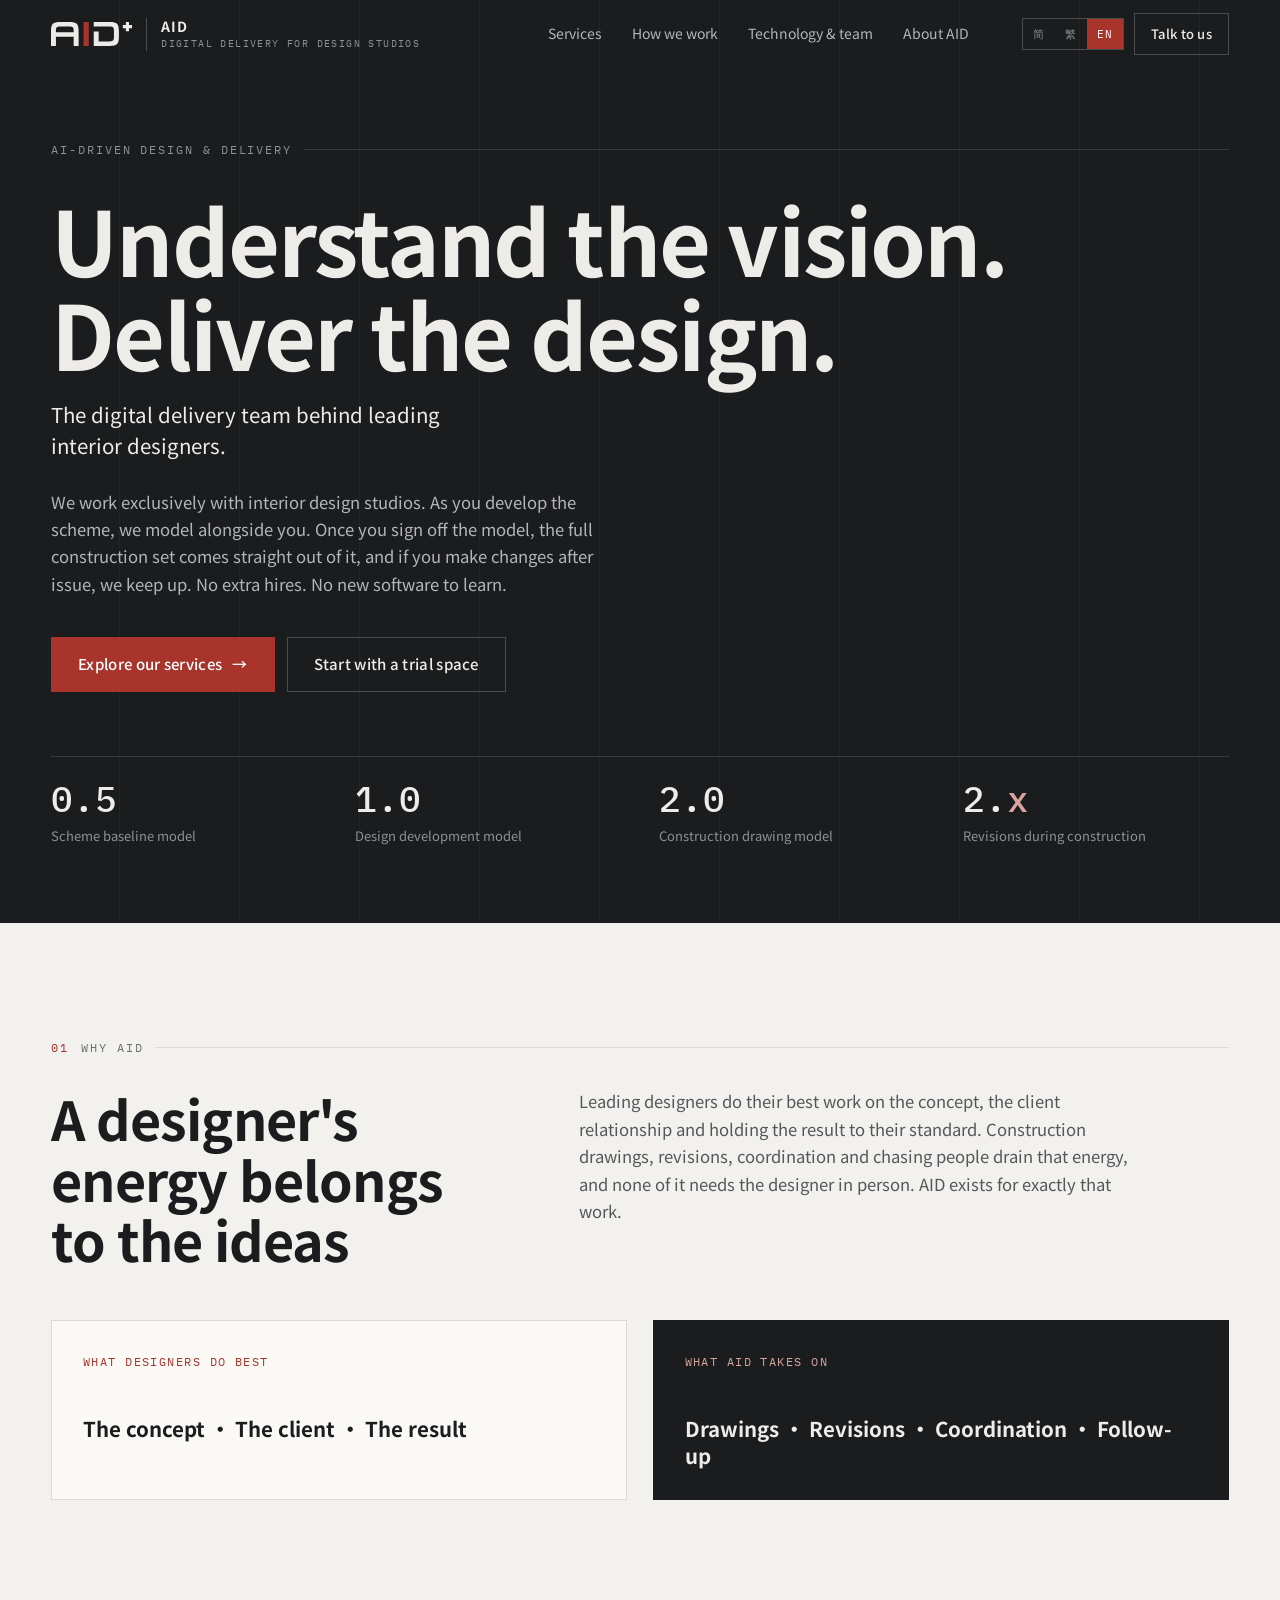
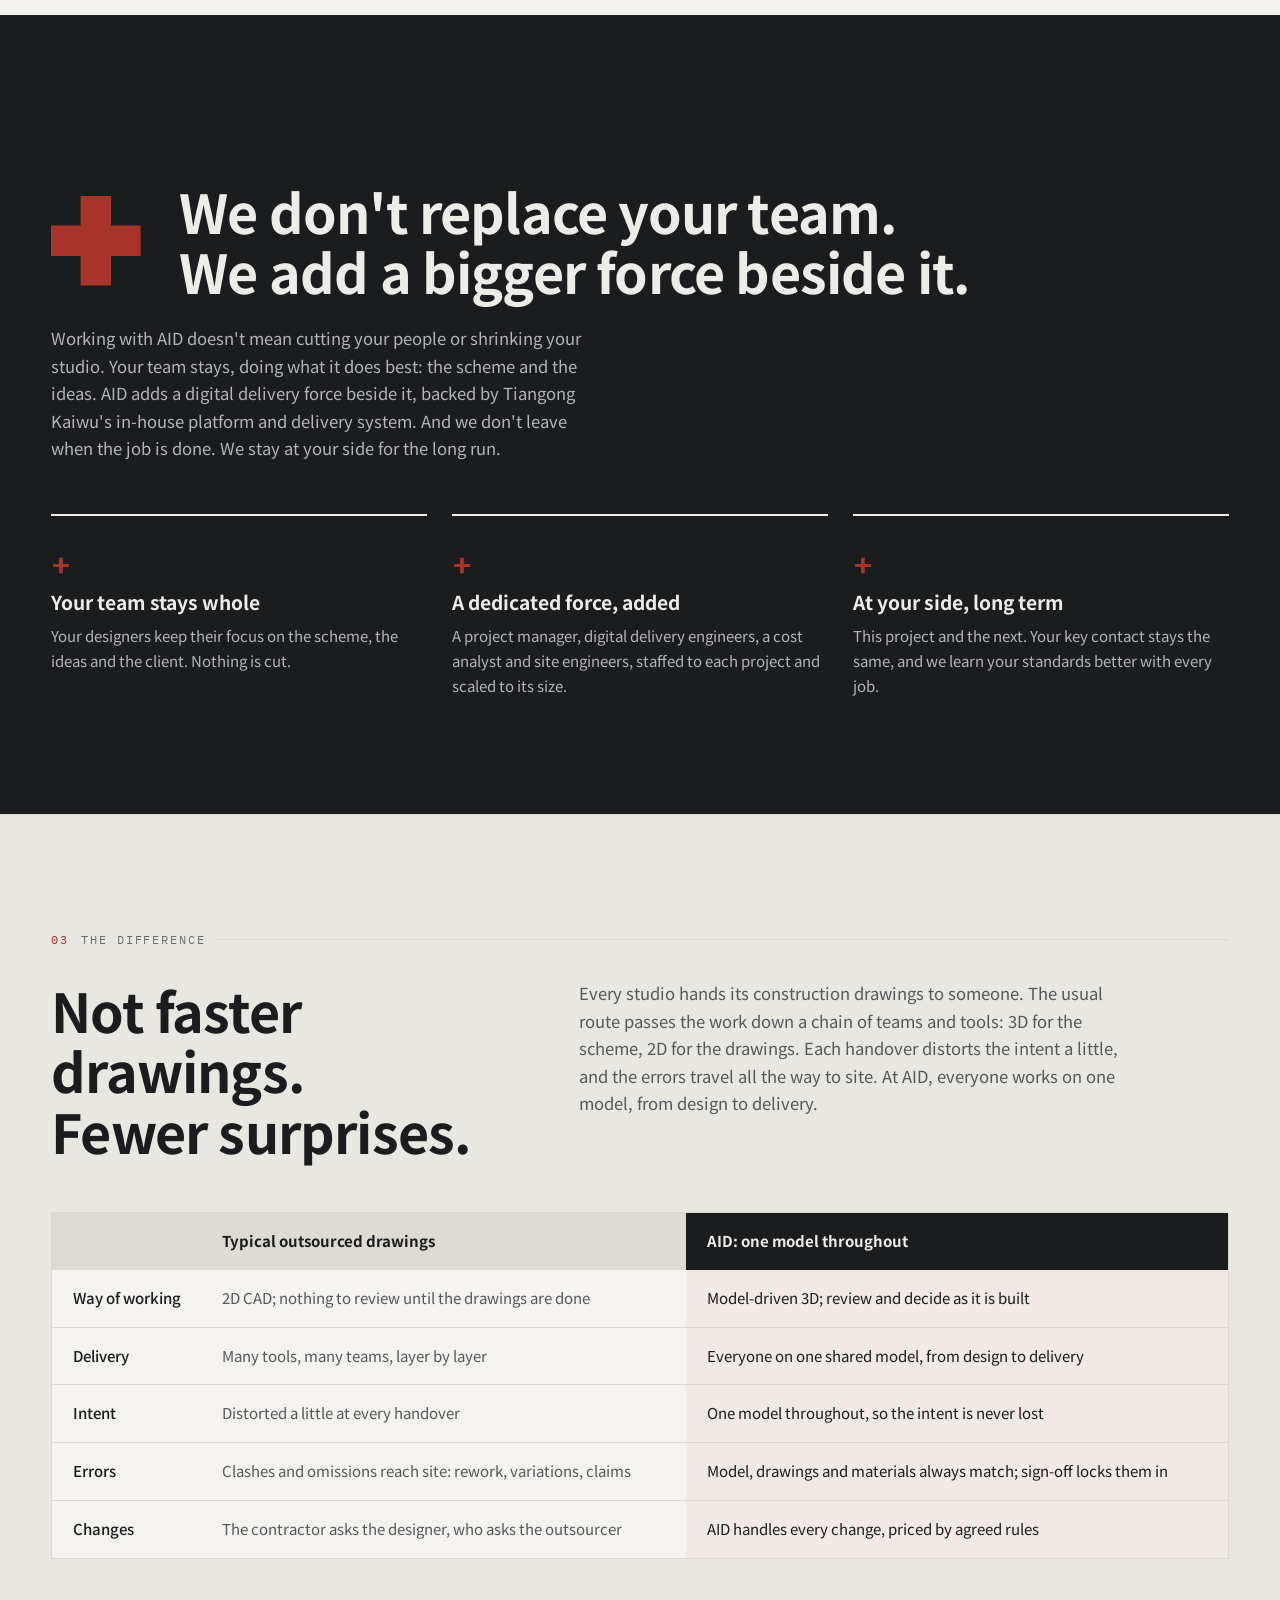
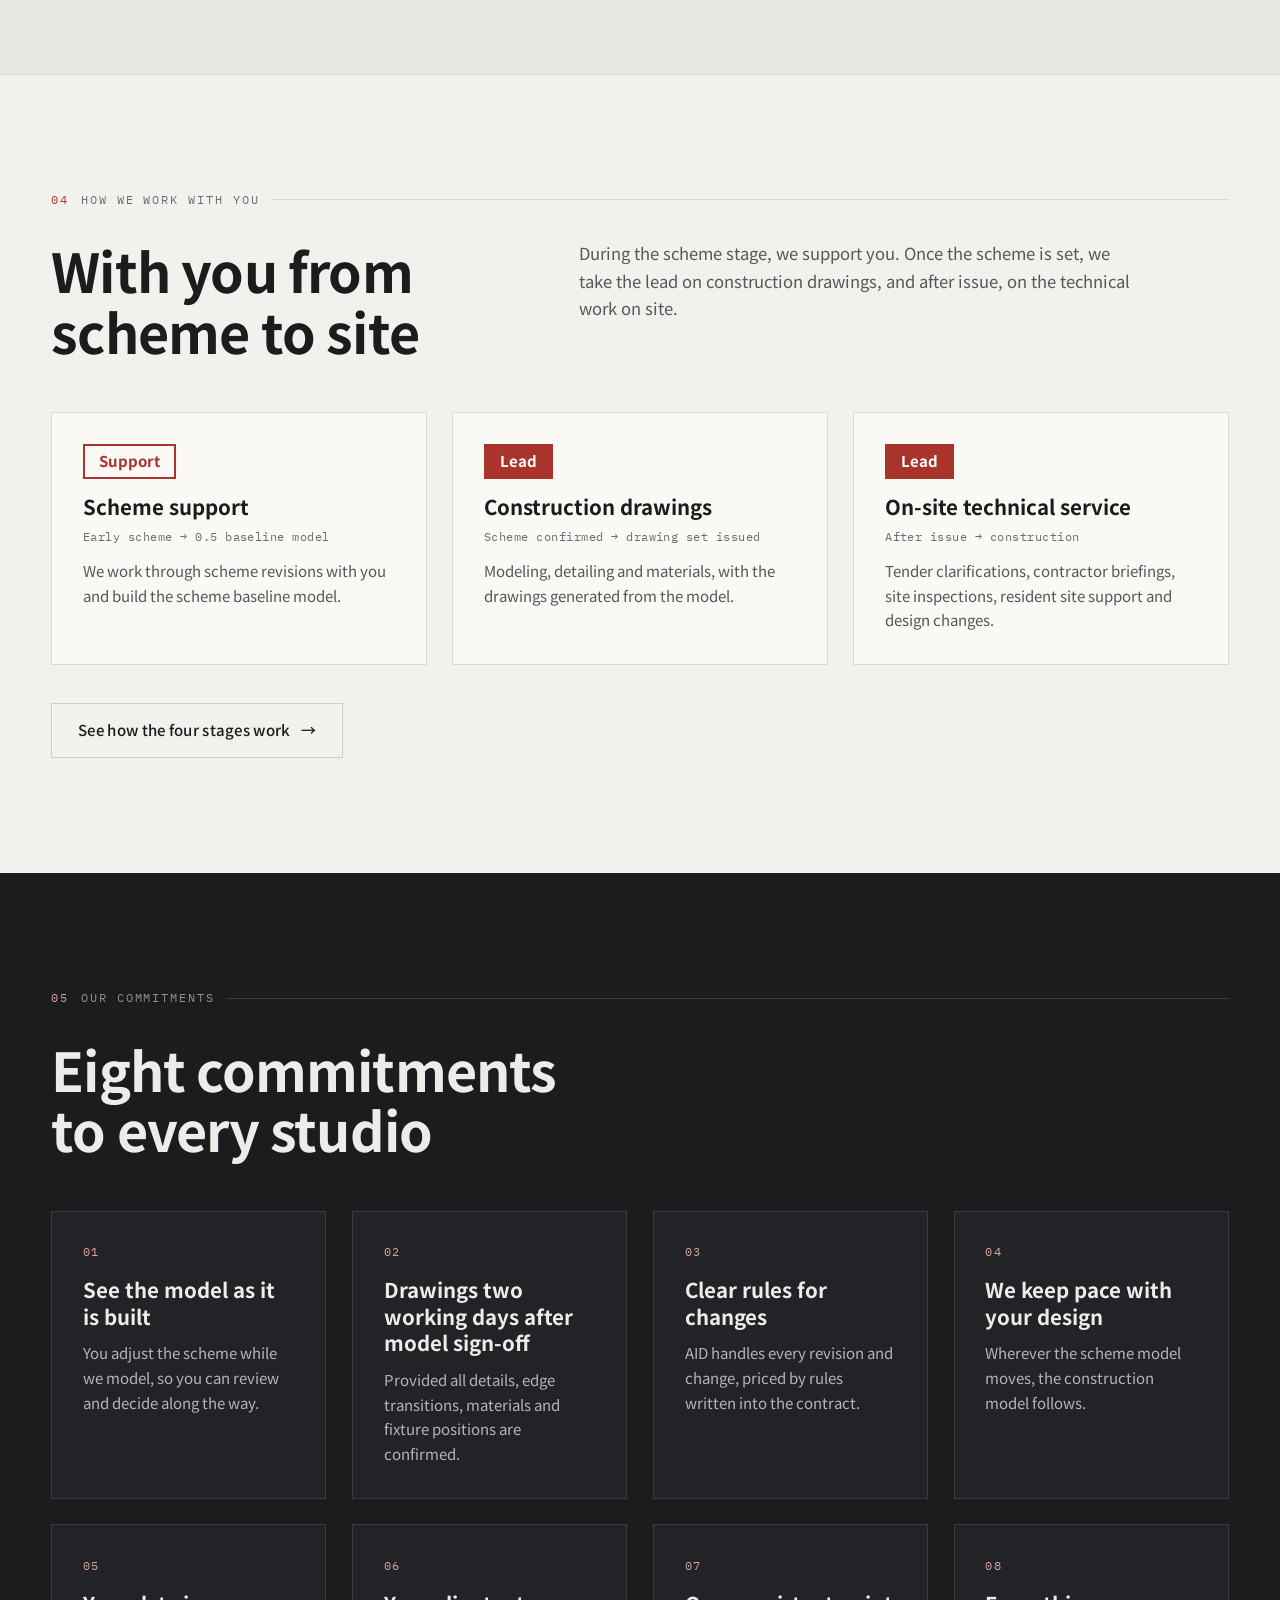
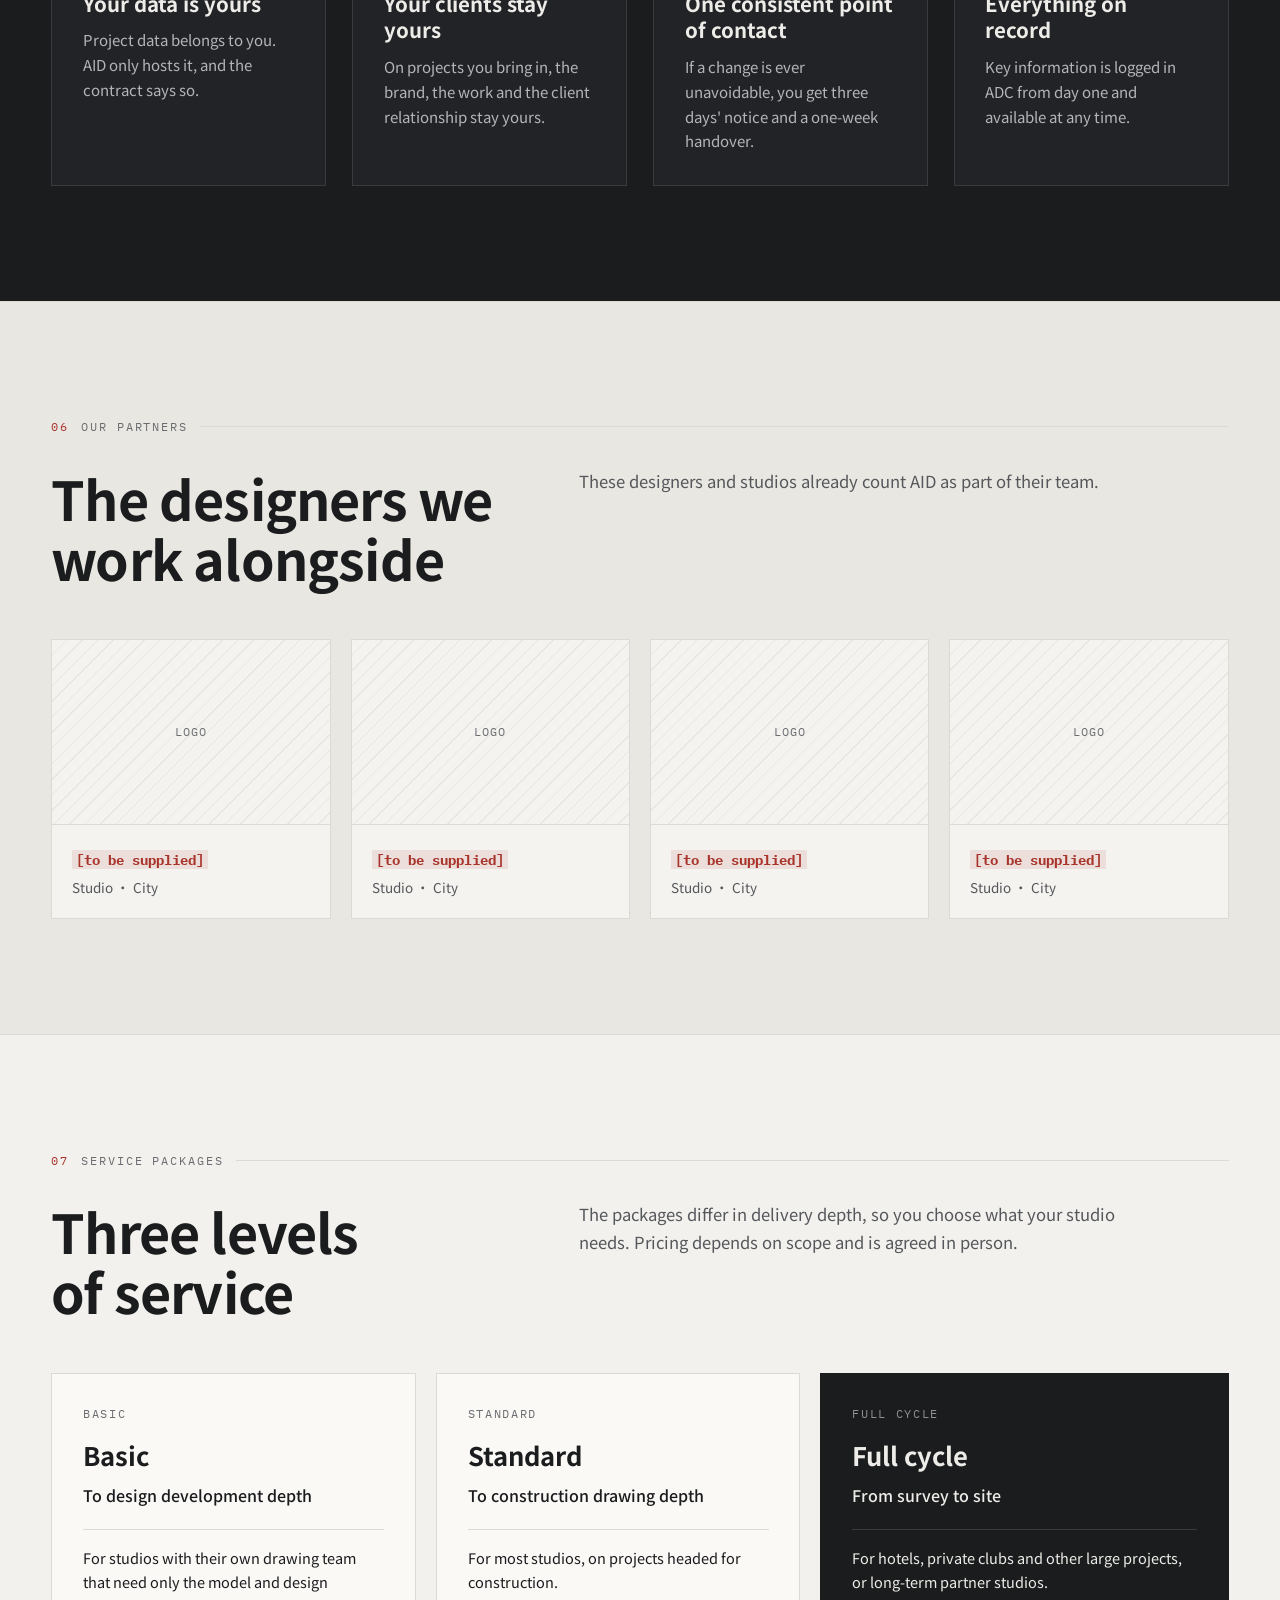
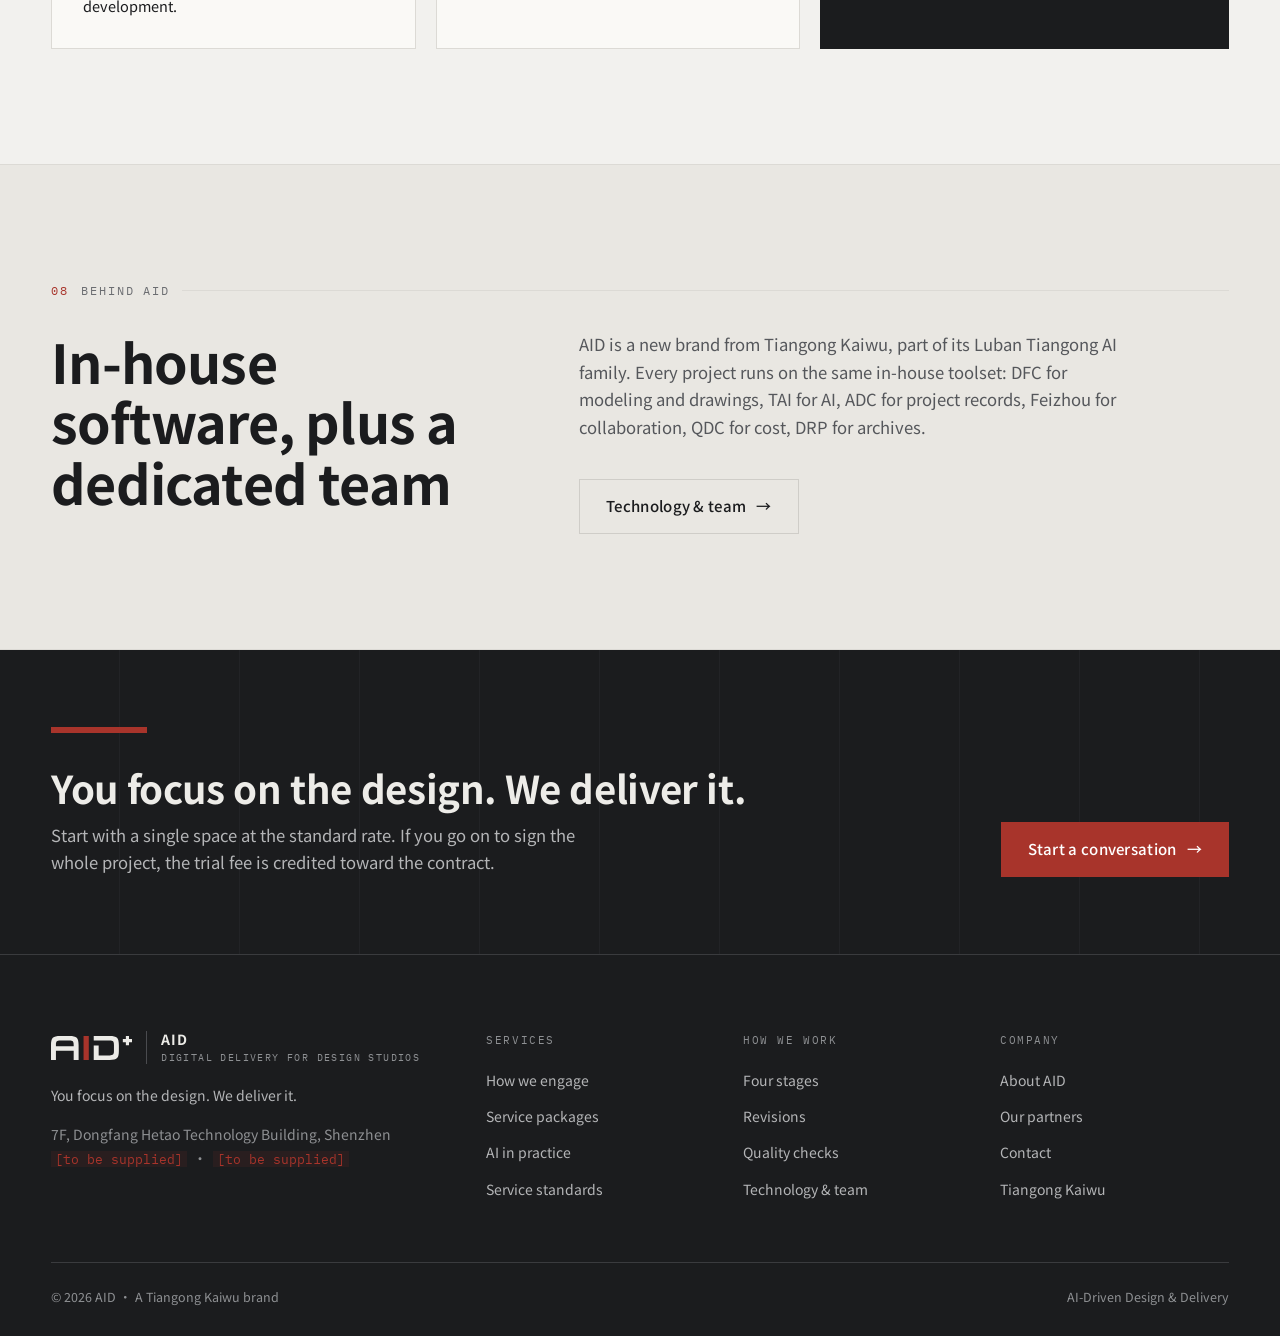
==== commit 413d4fc7: "首页新增「加法，不是减法」与「合作大师」板块 - 强调 AID 不是替换大师的团队，而是多一支长期在身边的力量 - 合作大师由 AID.partners 渲染，名单待补期间显示占位卡 - 修正 .ru" ====
--- a/index.html
+++ b/index.html
@@ -98,10 +98,40 @@
     </div>
   </section>
 
+  <!-- ============ PLUS: adding, not replacing ============ -->
+  <section class="section" data-surface="dark" id="plus">
+    <div class="wrap">
+      <p class="eyebrow reveal"><span class="num">02</span>
+        <span data-lang="en">More, not less</span><span data-lang="zh">加法，不是减法</span><span data-lang="hant">加法，不是減法</span></p>
+      <div class="plus-head">
+          <svg class="plus-mark reveal" viewBox="437 0 56 56" aria-hidden="true"><path d="M455.5 0 H474.5 V18.5 H493 V37.5 H474.5 V56 H455.5 V37.5 H437 V18.5 H455.5 Z"/></svg>
+          <h2 class="h1 reveal" data-delay="40">
+            <span data-lang="en">We don't replace your team. We add a bigger force beside it.</span>
+            <span data-lang="zh">不是替换您的团队，<br>是多一支更大的力量</span><span data-lang="hant">不是替換您的團隊，<br>是多一支更大的力量</span>
+          </h2>
+      </div>
+        <p class="lede mt-m reveal" data-delay="80">
+          <span data-lang="en">Working with AID doesn't mean cutting your people or shrinking your studio. Your team stays, doing what it does best: the scheme and the ideas. AID adds a digital delivery force beside it, backed by Tiangong Kaiwu's in-house platform and delivery system. And we don't leave when the job is done. We stay at your side for the long run.</span>
+          <span data-lang="zh">和 AID 合作，不是裁掉自己的人、削弱自己的团队。您的团队还在，继续做最擅长的方案与创意；AID 是加在您身边的一支数字建造力量，背后是天宫开物的自研平台和整套交付体系。而且这支力量不是做完一单就走，而是长期在您左右。</span><span data-lang="hant">和 AID 合作，不是裁掉自己的人、削弱自己的團隊。您的團隊還在，繼續做最擅長的方案與創意；AID 是加在您身邊的一支數位建造力量，背後是天宮開物的自研平台和整套交付體系。而且這支力量不是做完一單就走，而是長期在您左右。</span>
+        </p>
+      <div class="grid grid--3 mt-l">
+        <div class="ruled reveal"><div><p class="ruled__k ruled__k--plus">+</p>
+          <h3 class="h3"><span data-lang="en">Your team stays whole</span><span data-lang="zh">您的团队，一个不少</span><span data-lang="hant">您的團隊，一個不少</span></h3>
+          <p><span data-lang="en">Your designers keep their focus on the scheme, the ideas and the client. Nothing is cut.</span><span data-lang="zh">设计团队继续专注方案、创意和业主沟通，不因合作而缩减。</span><span data-lang="hant">設計團隊繼續專注方案、創意和業主溝通，不因合作而縮減。</span></p></div></div>
+        <div class="ruled reveal" data-delay="60"><div><p class="ruled__k ruled__k--plus">+</p>
+          <h3 class="h3"><span data-lang="en">A dedicated force, added</span><span data-lang="zh">多一支专属力量</span><span data-lang="hant">多一支專屬力量</span></h3>
+          <p><span data-lang="en">A project manager, digital delivery engineers, a cost analyst and site engineers, staffed to each project and scaled to its size.</span><span data-lang="zh">项目经理、数字建造师、成本分析师、现场工程师，按项目配齐，随项目规模伸缩。</span><span data-lang="hant">項目經理、數位建造師、成本分析師、現場工程師，按項目配齊，隨項目規模伸縮。</span></p></div></div>
+        <div class="ruled reveal" data-delay="120"><div><p class="ruled__k ruled__k--plus">+</p>
+          <h3 class="h3"><span data-lang="en">At your side, long term</span><span data-lang="zh">长期在您左右</span><span data-lang="hant">長期在您左右</span></h3>
+          <p><span data-lang="en">This project and the next. Your key contact stays the same, and we learn your standards better with every job.</span><span data-lang="zh">这个项目跟，下个项目还跟。核心接口人不换，合作越久，越懂您的标准和习惯。</span><span data-lang="hant">這個項目跟，下個項目還跟。主要聯絡人不換，合作越久，越懂您的標準和習慣。</span></p></div></div>
+      </div>
+    </div>
+  </section>
+
   <!-- ============ COMPARISON ============ -->
   <section class="section" data-surface="alt" id="compare">
     <div class="wrap">
-      <p class="eyebrow reveal"><span class="num">02</span>
+      <p class="eyebrow reveal"><span class="num">03</span>
         <span data-lang="en">The difference</span><span data-lang="zh">不同在哪</span><span data-lang="hant">不同在哪</span></p>
       <div class="grid grid--sidecar">
         <h2 class="h1 reveal">
@@ -145,7 +175,7 @@
   <!-- ============ SERVICE MODEL ============ -->
   <section class="section" id="model">
     <div class="wrap">
-      <p class="eyebrow reveal"><span class="num">03</span>
+      <p class="eyebrow reveal"><span class="num">04</span>
         <span data-lang="en">How we work with you</span><span data-lang="zh">服务模式</span><span data-lang="hant">服務模式</span></p>
       <div class="grid grid--sidecar">
         <h2 class="h1 reveal">
@@ -189,7 +219,7 @@
   <!-- ============ PROMISES ============ -->
   <section class="section" data-surface="dark" id="promises">
     <div class="wrap">
-      <p class="eyebrow reveal"><span class="num">04</span>
+      <p class="eyebrow reveal"><span class="num">05</span>
         <span data-lang="en">Our commitments</span><span data-lang="zh">品牌承诺</span><span data-lang="hant">品牌承諾</span></p>
       <h2 class="h1 reveal" style="max-width:20ch">
         <span data-lang="en">Eight commitments to every studio</span>
@@ -224,10 +254,31 @@
     </div>
   </section>
 
+  <!-- ============ PARTNERS ============
+       Cards are rendered from AID.partners in assets/js/site.js.
+       While that list is empty, placeholder cards show instead. -->
+  <section class="section" data-surface="alt" id="partners">
+    <div class="wrap">
+      <p class="eyebrow reveal"><span class="num">06</span>
+        <span data-lang="en">Our partners</span><span data-lang="zh">合作大师</span><span data-lang="hant">合作大師</span></p>
+      <div class="grid grid--sidecar">
+        <h2 class="h1 reveal">
+          <span data-lang="en">The designers we work alongside</span>
+          <span data-lang="zh">与 AID 同行的大师</span><span data-lang="hant">與 AID 同行的大師</span>
+        </h2>
+        <p class="lede reveal" data-delay="60">
+          <span data-lang="en">These designers and studios already count AID as part of their team.</span>
+          <span data-lang="zh">这些设计大师与工作室，已经把 AID 当作自己团队的一部分。</span><span data-lang="hant">這些設計大師與工作室，已經把 AID 當作自己團隊的一部分。</span>
+        </p>
+      </div>
+      <div class="partners mt-l reveal" data-partners></div>
+    </div>
+  </section>
+
   <!-- ============ PACKAGES ============ -->
   <section class="section" id="packages">
     <div class="wrap">
-      <p class="eyebrow reveal"><span class="num">05</span>
+      <p class="eyebrow reveal"><span class="num">07</span>
         <span data-lang="en">Service packages</span><span data-lang="zh">服务分层</span><span data-lang="hant">服務分層</span></p>
       <div class="grid grid--sidecar">
         <h2 class="h1 reveal">
@@ -265,7 +316,7 @@
   <!-- ============ TECH ============ -->
   <section class="section" data-surface="alt" id="tech">
     <div class="wrap">
-      <p class="eyebrow reveal"><span class="num">06</span>
+      <p class="eyebrow reveal"><span class="num">08</span>
         <span data-lang="en">Behind AID</span><span data-lang="zh">支撑体系</span><span data-lang="hant">支撐體系</span></p>
       <div class="grid grid--sidecar">
         <h2 class="h1 reveal">
--- a/assets/css/main.css
+++ b/assets/css/main.css
@@ -282,7 +282,7 @@
 /* Ruled column list: heading over a top rule, as on the deck's naming slide. */
 .ruled{ display:grid; gap:clamp(16px,2vw,28px); }
 .ruled > div{ border-top:2px solid var(--fg); padding-top:clamp(16px,1.8vw,24px); }
-.ruled__k{ font-family:var(--font-mono); font-size:clamp(18px,1.8vw,26px); font-weight:600; color:var(--accent); line-height:1.2; }
+.ruled .ruled__k{ font-family:var(--font-mono); font-size:clamp(18px,1.8vw,26px); font-weight:600; color:var(--accent); line-height:1.2; }
 .ruled h3{ margin-top:10px; }
 .ruled p{ color:var(--muted); font-size:15px; margin-top:8px; }
 
@@ -368,6 +368,27 @@
 .org__box b{ display:block; font-size:16px; }
 .org__box b .mono{ color:var(--accent); margin-right:8px; }
 .org__box span{ display:block; font-size:14px; color:var(--muted); margin-top:4px; }
+
+/* ---- 17b. The "+" statement --------------------------------------------- */
+/* The + from the AID+ mark, set large: AID adds to a studio, it never subtracts. */
+.plus-head{ display:flex; align-items:center; gap:clamp(20px,3vw,44px); }
+.plus-mark{ flex:0 0 auto; width:clamp(56px,7vw,104px); height:auto; fill:var(--brand); }
+@media (max-width:600px){ .plus-head{ flex-direction:column; align-items:flex-start; } }
+.ruled .ruled__k--plus{ font-size:clamp(28px,2.6vw,36px); line-height:1; color:var(--brand); }
+
+/* ---- 17c. Partner studios ----------------------------------------------- */
+/* Rendered from AID.partners in site.js; placeholder cards while it is empty. */
+.partners{ display:grid; grid-template-columns:repeat(4,minmax(0,1fr)); gap:clamp(12px,1.6vw,20px); }
+@media (max-width:900px){ .partners{ grid-template-columns:repeat(2,minmax(0,1fr)); } }
+.partner{ margin:0; display:flex; flex-direction:column; border:1px solid var(--line); background:var(--bg-2); }
+.partner__logo{ aspect-ratio:3/2; display:grid; place-items:center; padding:clamp(16px,2vw,28px);
+  border-bottom:1px solid var(--line); background:var(--bg-2); }
+.partner__logo img{ max-width:100%; max-height:100%; object-fit:contain; }
+.partner__logo .mono{ color:var(--faint); }
+.partner figcaption{ padding:clamp(14px,1.6vw,20px); }
+.partner b{ display:block; font-size:16px; font-weight:700; }
+.partner span.partner__m{ display:block; font-size:13.5px; color:var(--muted); margin-top:4px; }
+.partner--todo .partner__logo{ background:repeating-linear-gradient(135deg, transparent 0 10px, color-mix(in srgb, var(--line) 55%, transparent) 10px 11px); }
 
 /* ---- 18. CTA band ------------------------------------------------------- */
 .cta{ position:relative; overflow:hidden; }
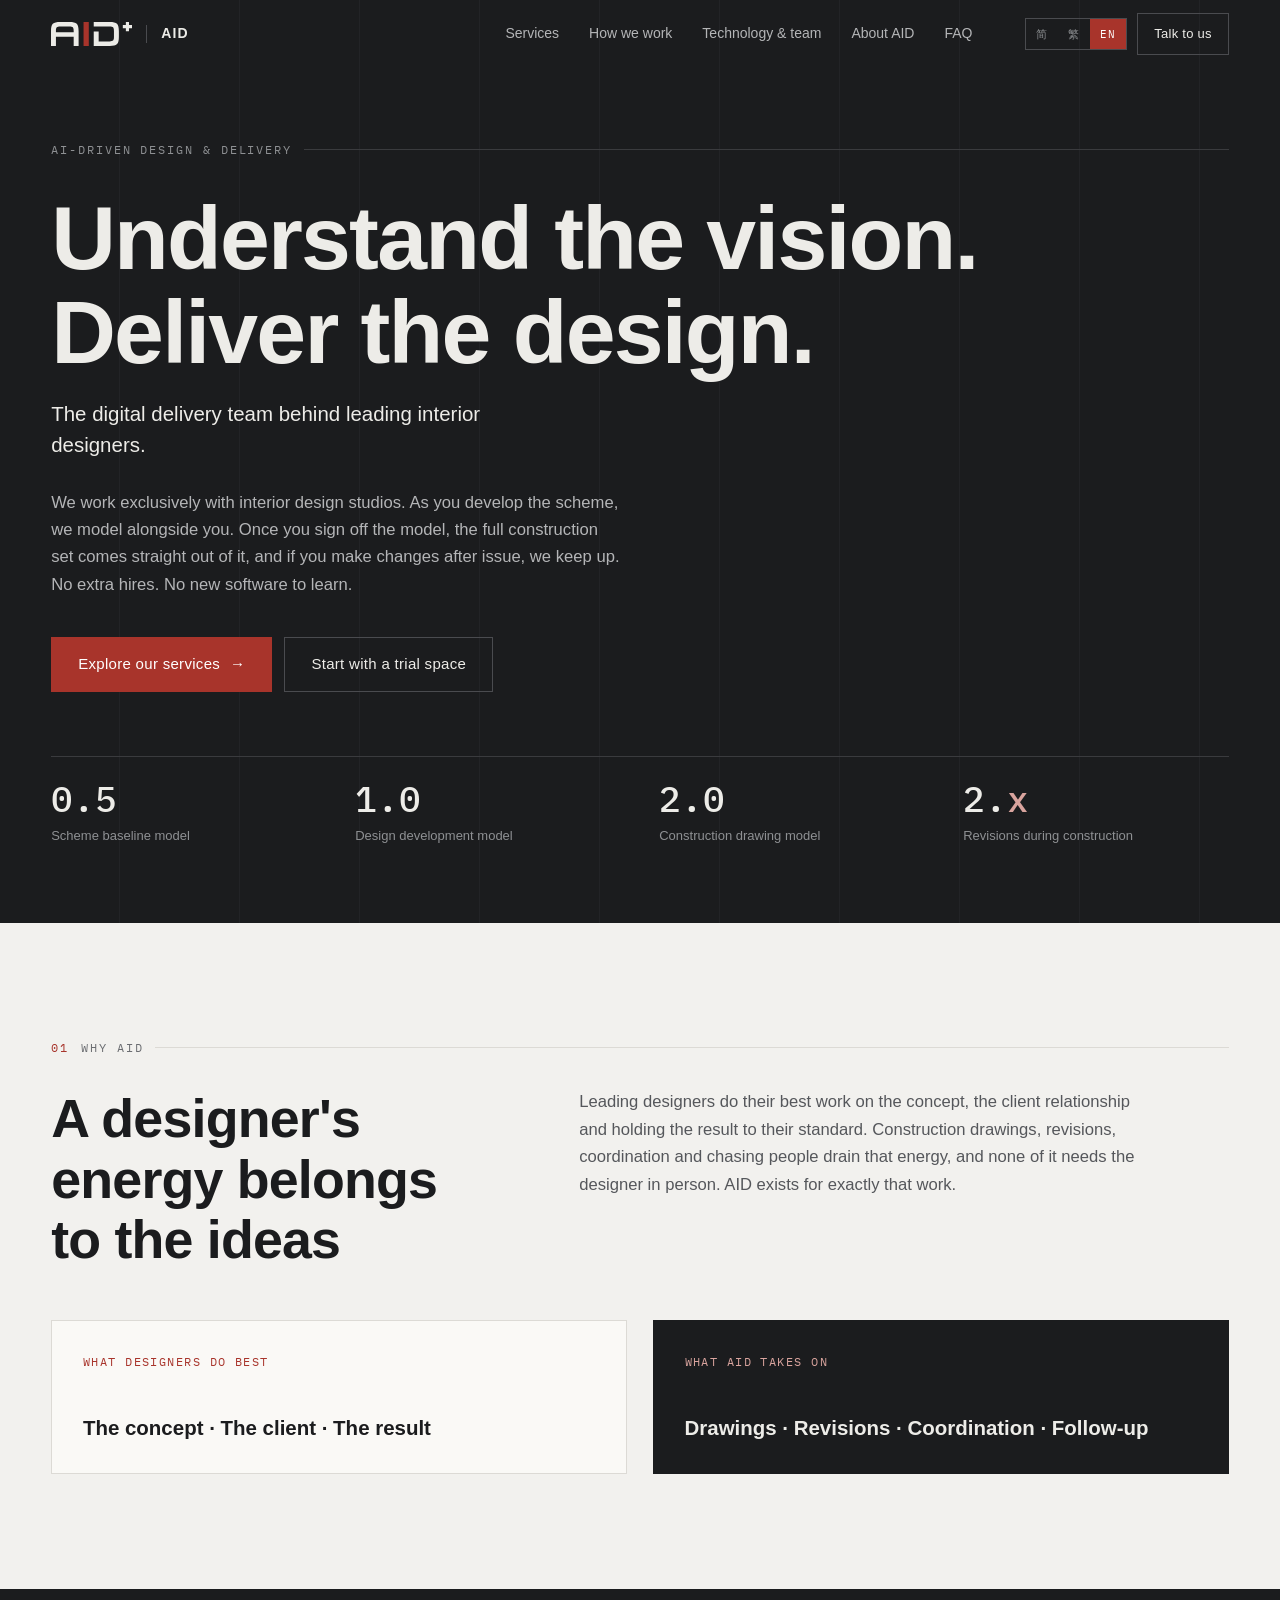
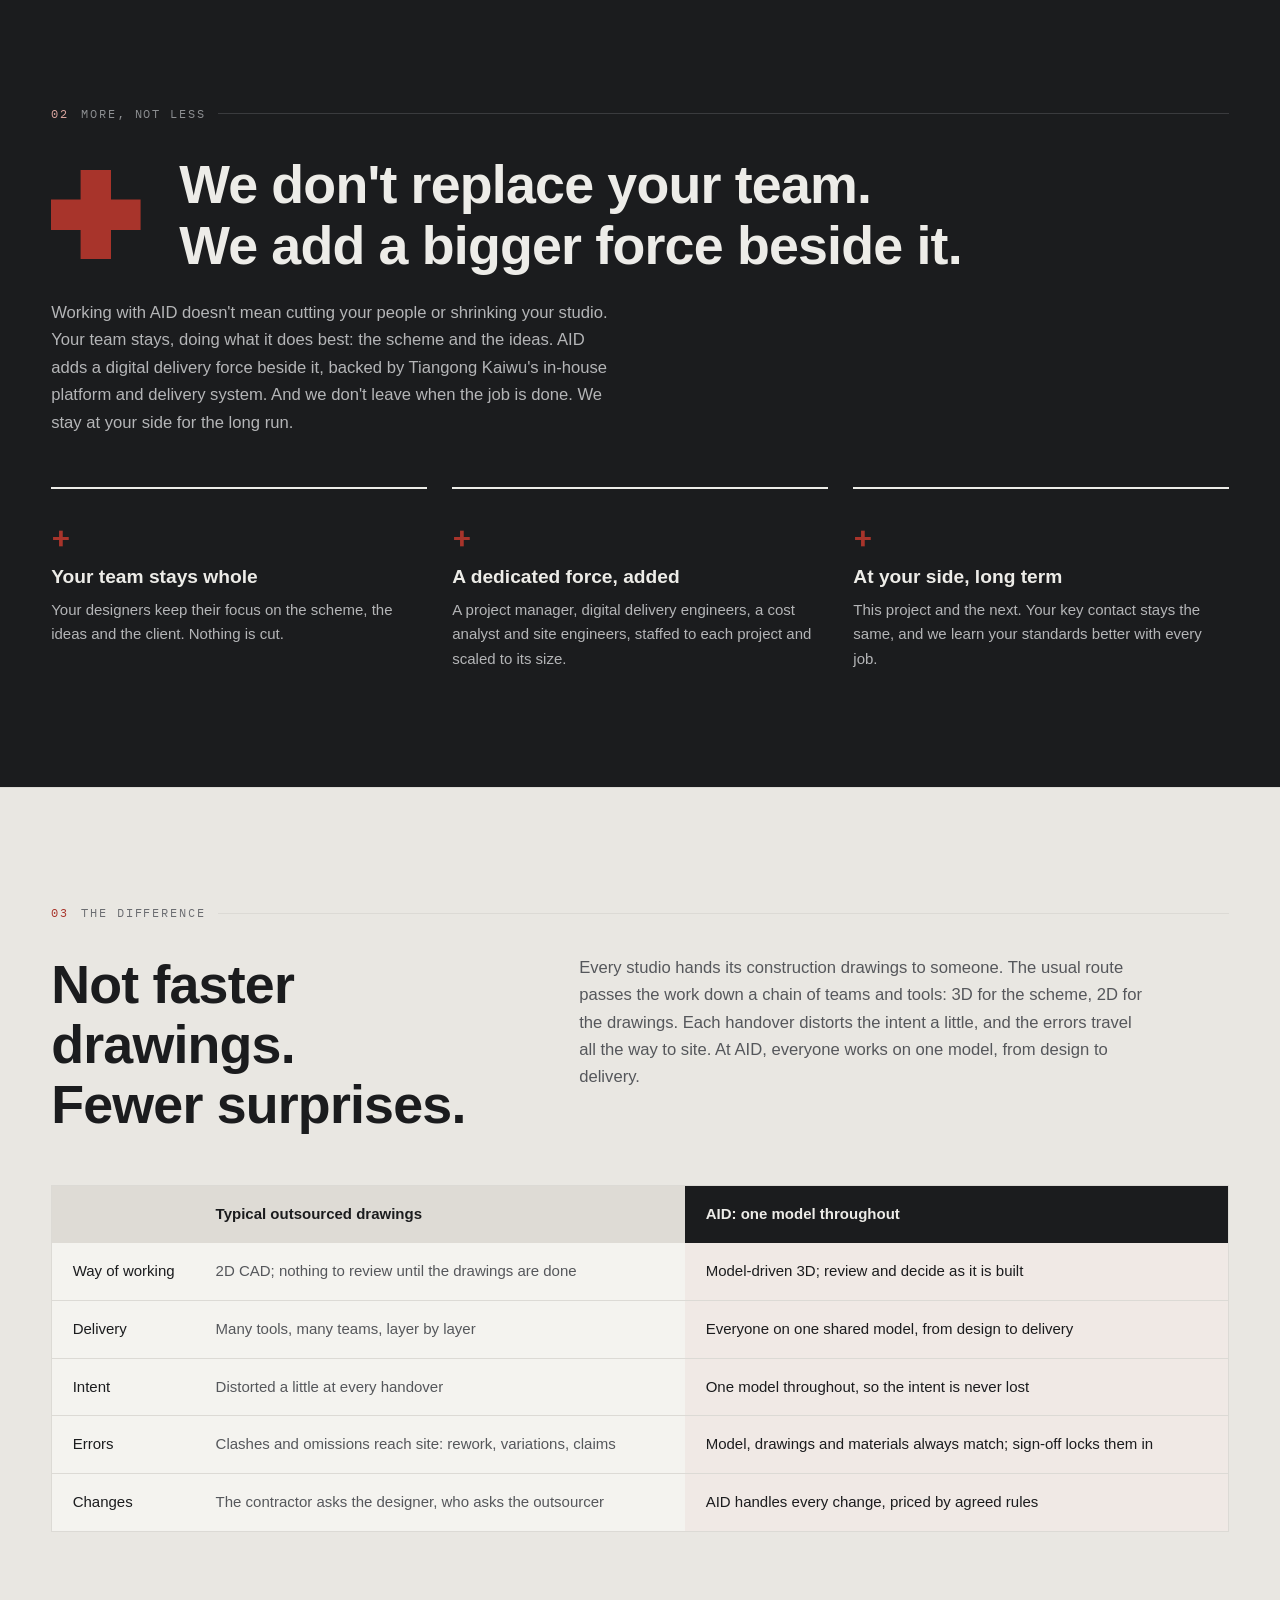
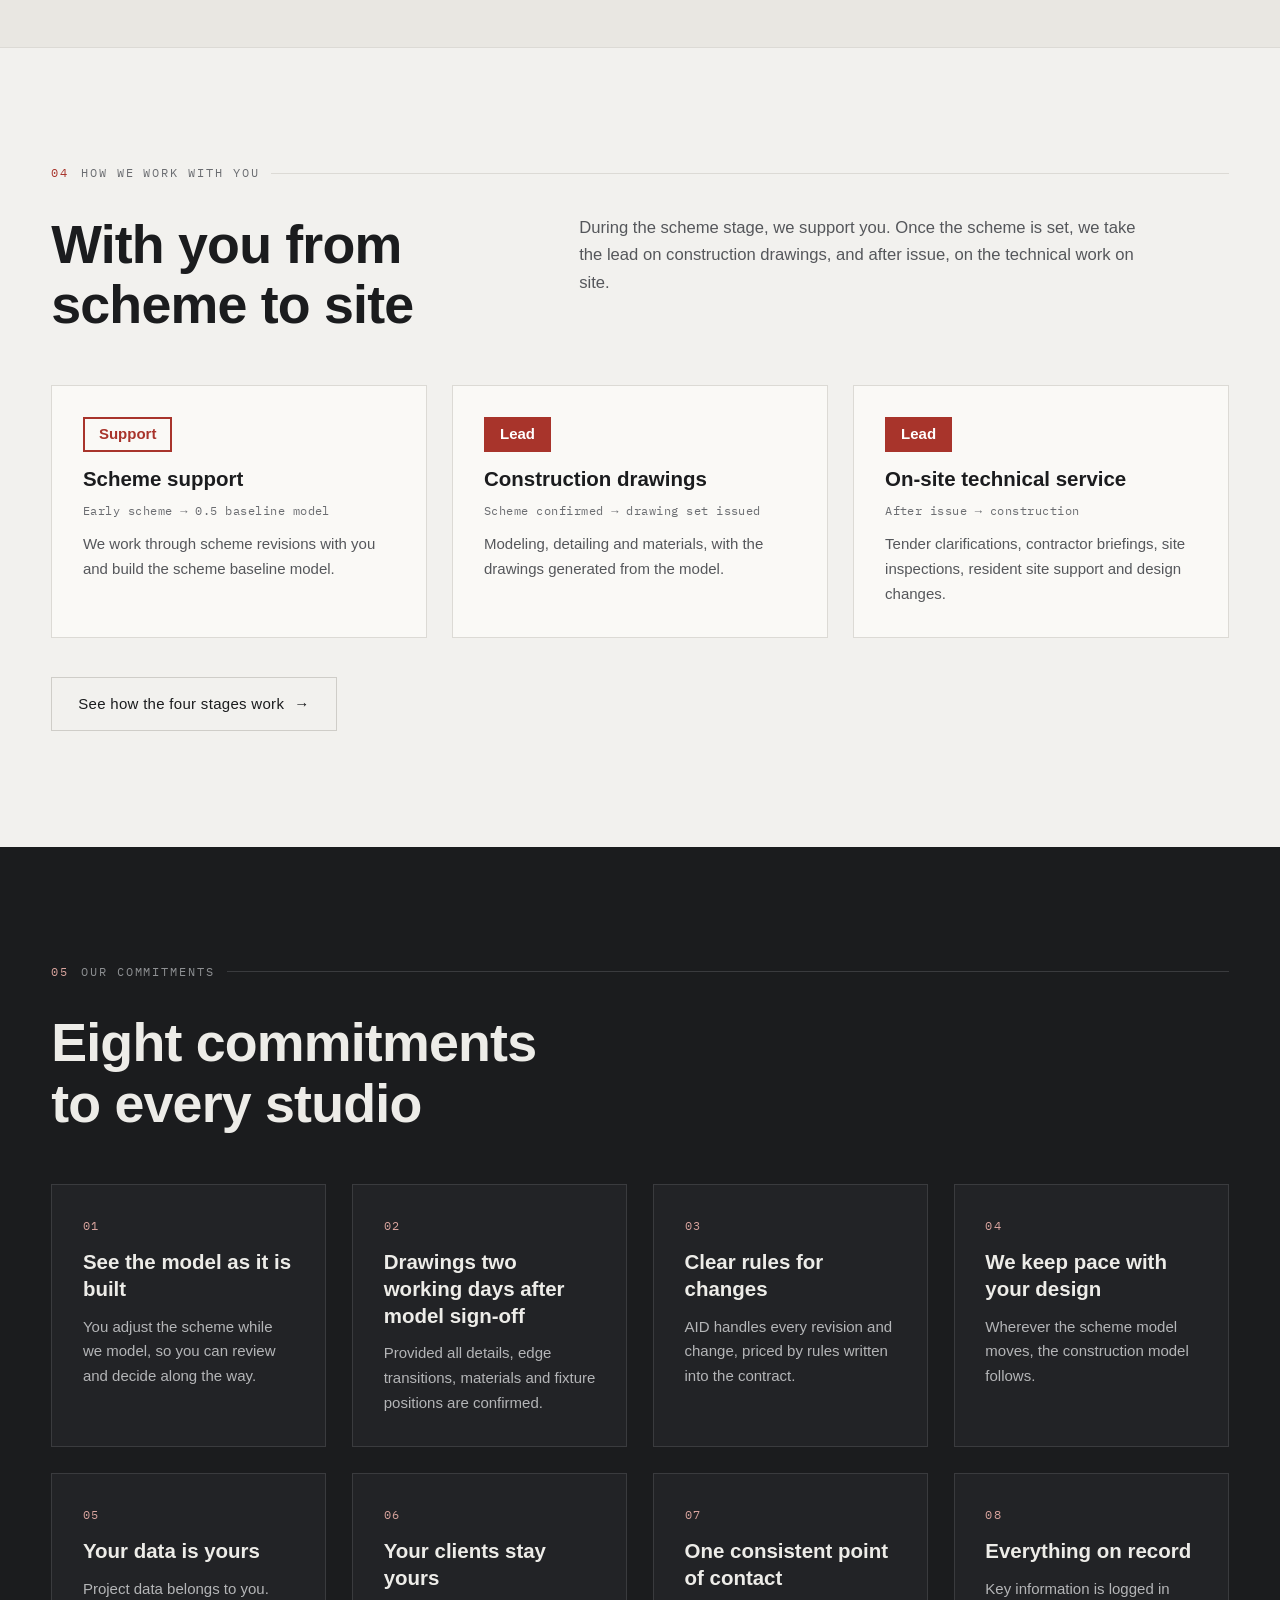
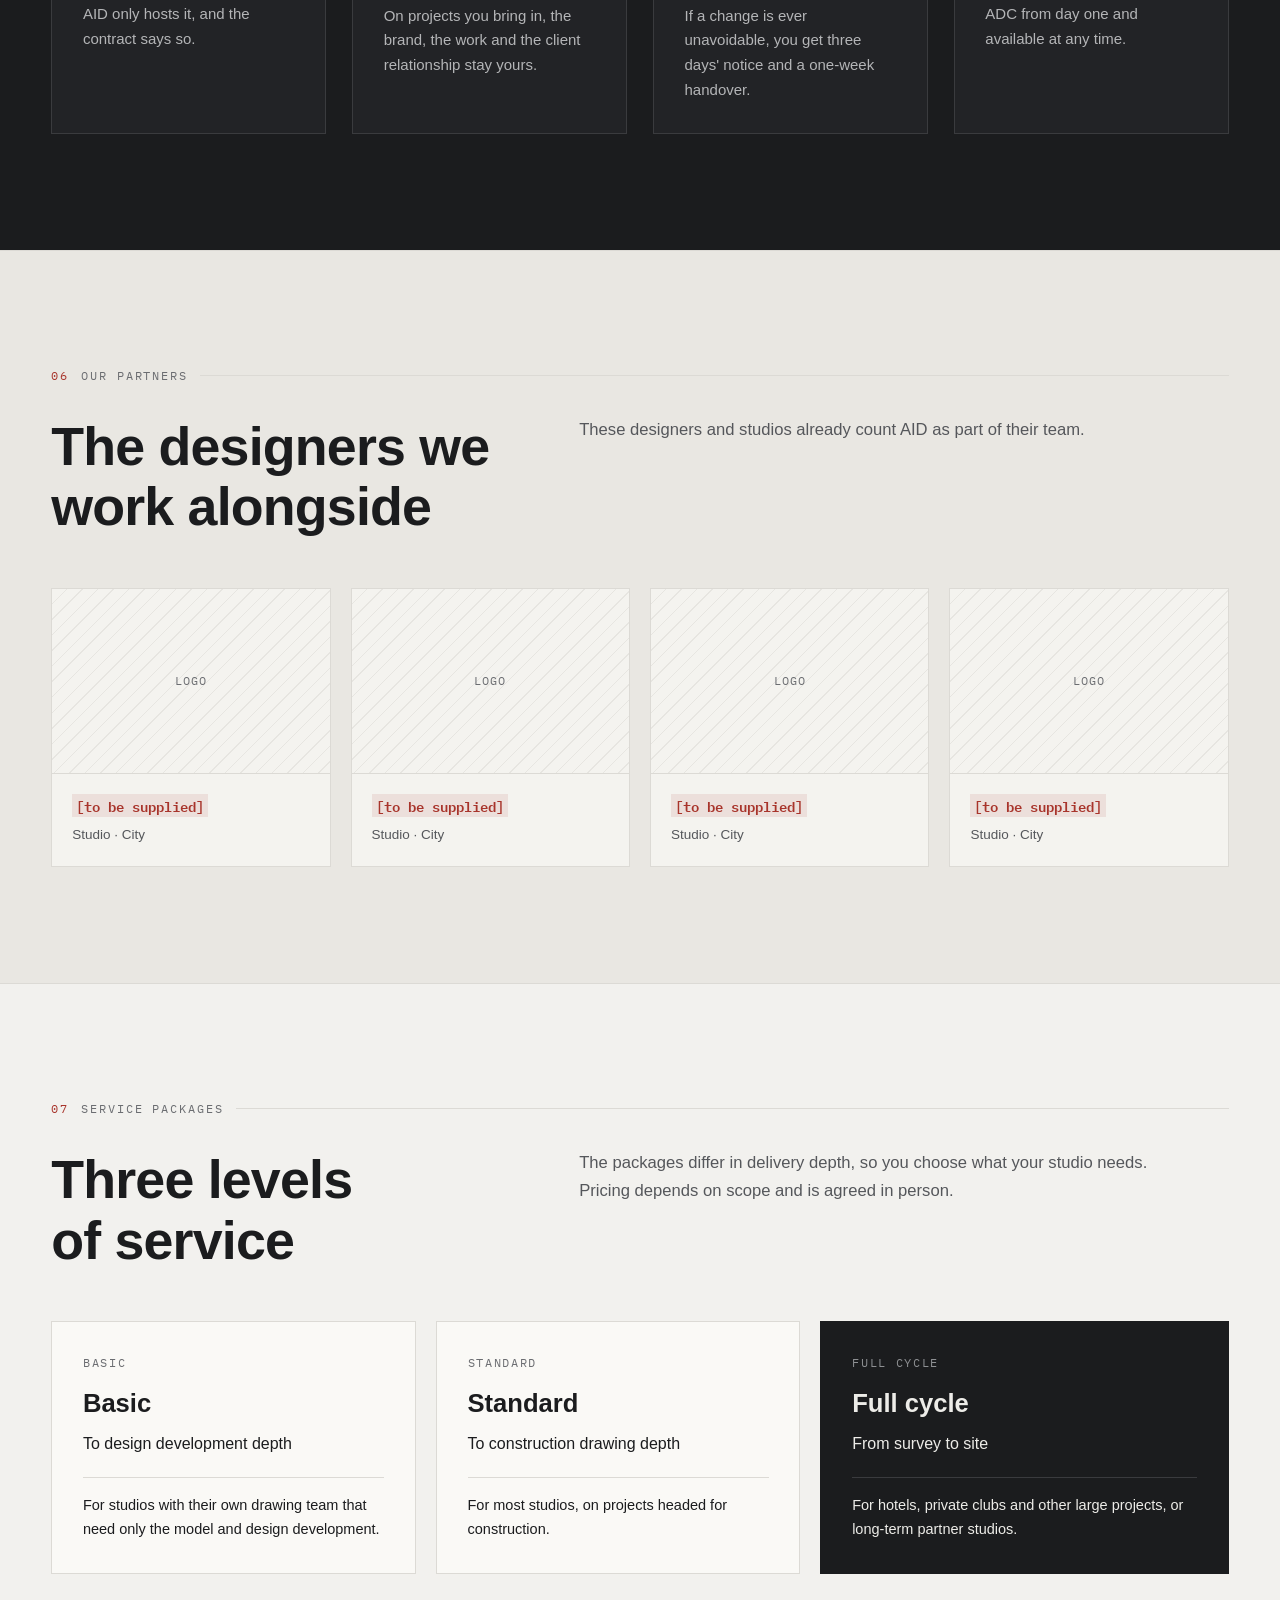
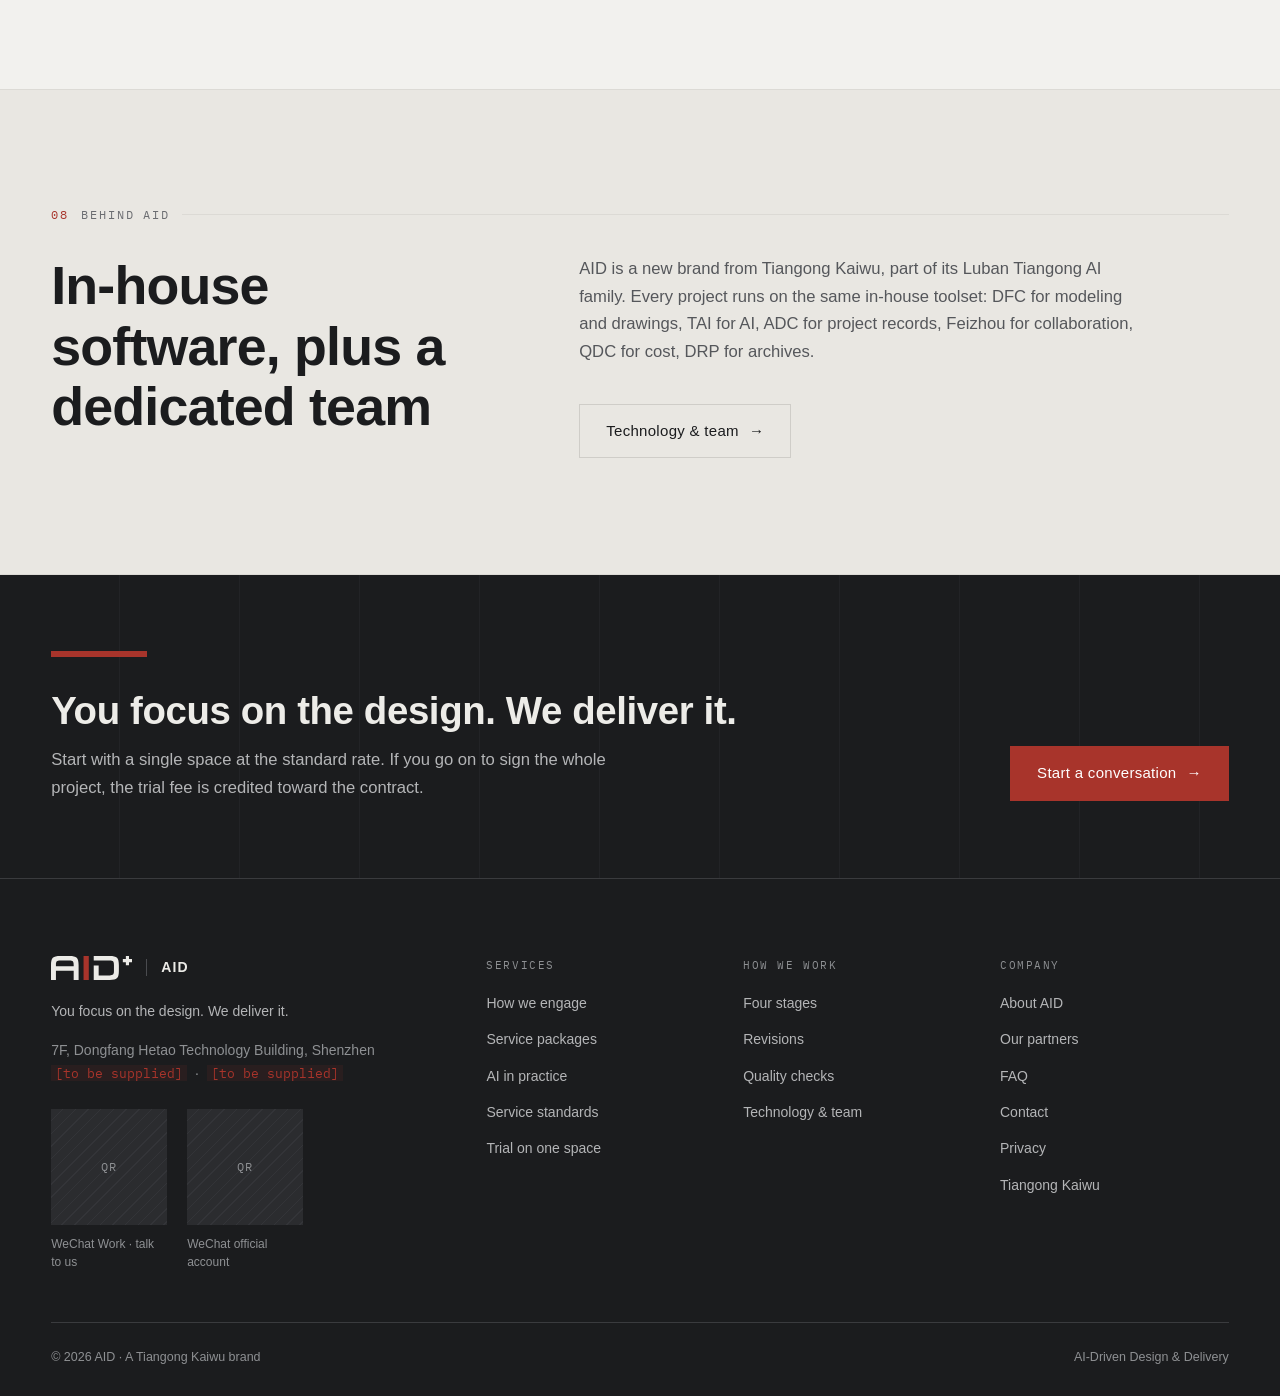
==== commit 858de190: "上线前框架：常见问题、试做、隐私页，团队与占位板块，SEO 与国内访问 - 去掉 Google Fonts（大陆被墙会白屏等待），中文用系统字体，等宽字体自带 - 新页面：faq.html、trial" ====
--- a/index.html
+++ b/index.html
@@ -1,5 +1,5 @@
 <!DOCTYPE html>
-<html lang="zh-CN" data-lang="zh">
+<html lang="zh-CN" data-lang="zh" data-title-en="AID — The digital delivery team behind interior designers" data-title-hant="AID 艾匠科技 — 大師的數位建造團隊">
 <head>
 <meta charset="UTF-8">
 <meta name="viewport" content="width=device-width, initial-scale=1">
@@ -11,7 +11,34 @@
 <meta property="og:locale" content="zh_CN">
 <meta property="og:title" content="AID 艾匠科技 — 大师的数字建造团队">
 <meta property="og:description" content="只服务室内设计大师工作室。大师专注创意，我们负责落地。">
+<meta property="og:url" content="https://rsm-zhl232.github.io/aid-web/">
+<meta property="og:image" content="https://rsm-zhl232.github.io/aid-web/assets/img/og-cover.jpg">
+<meta property="og:image:width" content="1200">
+<meta property="og:image:height" content="630">
+<meta name="twitter:card" content="summary_large_image">
+<link rel="canonical" href="https://rsm-zhl232.github.io/aid-web/">
+<link rel="alternate" hreflang="zh-CN" href="https://rsm-zhl232.github.io/aid-web/?lang=zh">
+<link rel="alternate" hreflang="zh-Hant" href="https://rsm-zhl232.github.io/aid-web/?lang=hant">
+<link rel="alternate" hreflang="en" href="https://rsm-zhl232.github.io/aid-web/?lang=en">
+<link rel="alternate" hreflang="x-default" href="https://rsm-zhl232.github.io/aid-web/">
+<meta name="theme-color" content="#1B1C1E">
+<script type="application/ld+json">
+{
+  "@context": "https://schema.org",
+  "@type": "Organization",
+  "name": "艾匠科技 AID",
+  "alternateName": ["AID", "艾匠科技", "AI-Driven Design & Delivery", "AID 艾匠科技"],
+  "url": "https://rsm-zhl232.github.io/aid-web/",
+  "logo": "https://rsm-zhl232.github.io/aid-web/assets/img/favicon-512.png",
+  "image": "https://rsm-zhl232.github.io/aid-web/assets/img/og-cover.jpg",
+  "description": "只服务室内设计大师工作室的数字建造团队：方案辅助、施工图落地、现场技术服务。",
+  "address": { "@type": "PostalAddress", "streetAddress": "东方河套科技大厦 7 楼", "addressLocality": "深圳市", "addressCountry": "CN" },
+  "parentOrganization": { "@type": "Organization", "name": "天宫开物", "url": "https://www.tgkw.com" }
+}
+</script>
 <link rel="icon" href="assets/img/aid-mark.svg" type="image/svg+xml">
+<link rel="icon" href="assets/img/favicon-512.png" type="image/png" sizes="512x512">
+<link rel="apple-touch-icon" href="assets/img/apple-touch-icon.png">
 <script>
 /* Decide the language before first paint. assets/js/site.js repeats this
    logic (AID.pickLang / AID.applyLang) — if you change one, change the other. */
@@ -20,9 +47,7 @@
 l=k[q]?q:k[s]?s:/^zh-(tw|hk|mo|hant)/.test(n)?"hant":n.indexOf("en")===0?"en":"zh",d=document.documentElement;
 d.setAttribute("data-lang",l);d.setAttribute("lang",k[l]);}catch(e){}})();
 </script>
-<link rel="preconnect" href="https://fonts.googleapis.com">
-<link rel="preconnect" href="https://fonts.gstatic.com" crossorigin>
-<link rel="stylesheet" href="https://fonts.googleapis.com/css2?family=Noto+Sans+SC:wght@400;500;700&family=Noto+Sans+TC:wght@400;500;700&family=IBM+Plex+Mono:wght@400;500;600&display=swap">
+<link rel="preload" href="assets/fonts/plex-mono-400.woff2" as="font" type="font/woff2" crossorigin>
 <link rel="stylesheet" href="assets/css/main.css">
 </head>
 <body>
@@ -49,7 +74,7 @@
       <div class="btn-row reveal" data-delay="200">
         <a class="btn btn--primary" href="services.html">
           <span data-lang="en">Explore our services</span><span data-lang="zh">了解服务</span><span data-lang="hant">了解服務</span> <span class="arw">→</span></a>
-        <a class="btn btn--ghost" href="contact.html">
+        <a class="btn btn--ghost" href="trial.html">
           <span data-lang="en">Start with a trial space</span><span data-lang="zh">先试做一个空间</span><span data-lang="hant">先試做一個空間</span></a>
       </div>
 
--- a/assets/css/main.css
+++ b/assets/css/main.css
@@ -2,8 +2,18 @@
    AID 艾匠科技 — Design System
    Edit tokens here; everything else inherits.
    Palette from the AID brand book: 石墨灰 #2B2C2F, 砖红 #A8342B, ink #1B1C1E,
-   paper #F2F1EE. Type: Noto Sans SC + IBM Plex Mono.
+   paper #F2F1EE. Type: system CJK sans (PingFang / YaHei) + IBM Plex Mono.
    ========================================================================== */
+
+/* ---- 0. Fonts ----------------------------------------------------------- */
+/* IBM Plex Mono, served from this site (Latin only, ~15 KB a weight; OFL,
+   see assets/fonts/OFL-IBM-Plex-Mono.txt). Chinese uses system fonts. */
+@font-face{ font-family:"IBM Plex Mono"; font-style:normal; font-weight:400; font-display:swap;
+  src:url("../fonts/plex-mono-400.woff2") format("woff2"); }
+@font-face{ font-family:"IBM Plex Mono"; font-style:normal; font-weight:500; font-display:swap;
+  src:url("../fonts/plex-mono-500.woff2") format("woff2"); }
+@font-face{ font-family:"IBM Plex Mono"; font-style:normal; font-weight:600; font-display:swap;
+  src:url("../fonts/plex-mono-600.woff2") format("woff2"); }
 
 /* ---- 1. Tokens ---------------------------------------------------------- */
 :root{
@@ -25,8 +35,12 @@
   --line-soft:    #E6E4DF;
 
   /* Type */
-  --font-sans: "Noto Sans SC", -apple-system, BlinkMacSystemFont, "PingFang SC",
-               "Hiragino Sans GB", "Microsoft YaHei", "Helvetica Neue", Arial, sans-serif;
+  /* System CJK fonts, no web-font download: Google Fonts is blocked in mainland
+     China, and a full Chinese web font is several MB. Apple → PingFang,
+     Windows → Microsoft YaHei, Android → Noto Sans CJK. */
+  --font-sans: -apple-system, BlinkMacSystemFont, "Segoe UI", "PingFang SC", "Hiragino Sans GB",
+               "Microsoft YaHei", "Noto Sans SC", "Noto Sans CJK SC", "Source Han Sans SC",
+               "Helvetica Neue", Arial, sans-serif;
   --font-mono: "IBM Plex Mono", ui-monospace, SFMono-Regular, Menlo, Consolas, monospace;
 
   /* Rhythm */
@@ -90,8 +104,8 @@
 html[data-lang="hant"] [data-lang="en"],
 html[data-lang="hant"] [data-lang="zh"]{ display:none !important; }
 /* Traditional text set in the TC cut, so characters take Hong Kong / Taiwan forms. */
-html[data-lang="hant"]{ --font-sans: "Noto Sans TC", "Noto Sans SC", -apple-system, BlinkMacSystemFont,
-  "PingFang TC", "Microsoft JhengHei", "Helvetica Neue", Arial, sans-serif; }
+html[data-lang="hant"]{ --font-sans: -apple-system, BlinkMacSystemFont, "Segoe UI", "PingFang TC",
+  "Microsoft JhengHei", "Noto Sans TC", "Noto Sans CJK TC", "Source Han Sans TC", "Helvetica Neue", Arial, sans-serif; }
 
 /* ---- 4. Layout ---------------------------------------------------------- */
 .wrap{ width:100%; max-width:var(--wrap); margin-inline:auto; padding-inline:var(--gutter); }
@@ -180,7 +194,10 @@
 @media (max-width:420px){ .brand__txt{ display:none; } }
 
 .nav{ display:flex; align-items:center; gap:2px; margin-left:auto; }
-.nav a{ position:relative; padding:9px 14px; font-size:14px; color:#B4B5B7; transition:color .2s var(--ease); }
+.nav a{ position:relative; padding:9px 14px; font-size:14px; color:#B4B5B7; white-space:nowrap; transition:color .2s var(--ease); }
+/* Between the burger breakpoint and a wide screen, five English nav labels
+   plus the language switch don't fit beside the brand's subtitle line. */
+@media (min-width:1181px) and (max-width:1360px){ .brand__txt small{ display:none; } }
 .nav a:hover,.nav a[aria-current="page"]{ color:#EDECE8; }
 .nav a[aria-current="page"]::after{
   content:""; position:absolute; left:14px; right:14px; bottom:2px; height:2px; background:var(--brand);
@@ -203,7 +220,7 @@
 .burger[aria-expanded="true"] span::before{ top:0; transform:rotate(45deg); }
 .burger[aria-expanded="true"] span::after{ top:0; transform:rotate(-45deg); }
 
-@media (max-width:1000px){
+@media (max-width:1180px){
   .nav{
     position:fixed; inset:68px 0 auto 0; flex-direction:column; align-items:stretch; gap:0;
     background:#1B1C1E; border-bottom:1px solid #3A3B3E;
@@ -389,6 +406,72 @@
 .partner b{ display:block; font-size:16px; font-weight:700; }
 .partner span.partner__m{ display:block; font-size:13.5px; color:var(--muted); margin-top:4px; }
 .partner--todo .partner__logo{ background:repeating-linear-gradient(135deg, transparent 0 10px, color-mix(in srgb, var(--line) 55%, transparent) 10px 11px); }
+
+.partner__q{ margin:12px 0 0; padding-top:12px; border-top:1px solid var(--line);
+  font-size:14px; line-height:1.7; color:var(--fg); }
+.partner__q::before{ content:"“"; color:var(--brand); font-weight:700; margin-right:2px; }
+
+/* ---- 17d. People (About page team) -------------------------------------- */
+.people{ display:grid; grid-template-columns:repeat(3,minmax(0,1fr)); gap:clamp(12px,1.6vw,20px); }
+@media (max-width:900px){ .people{ grid-template-columns:repeat(2,minmax(0,1fr)); } }
+@media (max-width:520px){ .people{ grid-template-columns:1fr; } }
+.person{ margin:0; border:1px solid var(--line); background:var(--bg-2); }
+.person__photo{ aspect-ratio:4/5; display:grid; place-items:center; overflow:hidden;
+  border-bottom:1px solid var(--line); background:var(--bg-3); }
+.person__photo img{ width:100%; height:100%; object-fit:cover; }
+.person__photo .mono{ color:var(--faint); }
+.person figcaption{ padding:clamp(16px,1.8vw,22px); }
+.person b{ display:block; font-size:18px; font-weight:700; }
+.person__role{ display:block; font-size:14px; color:var(--accent); margin-top:4px; }
+.person__bio{ font-size:14.5px; color:var(--muted); margin-top:10px; }
+.person--todo .person__photo,
+.shot--todo{ background:repeating-linear-gradient(135deg, var(--bg-3) 0 10px, color-mix(in srgb, var(--line) 70%, var(--bg-3)) 10px 11px); }
+
+/* ---- 17e. Image slots ----------------------------------------------------
+   A framed image with a caption. Until the real picture exists, the frame
+   shows a hatched placeholder with the slot's name, so the layout is final. */
+.shots{ display:grid; grid-template-columns:repeat(3,minmax(0,1fr)); gap:clamp(12px,1.6vw,20px); }
+.shots--2{ grid-template-columns:repeat(2,minmax(0,1fr)); }
+@media (max-width:820px){ .shots,.shots--2{ grid-template-columns:1fr; } }
+.shot{ margin:0; }
+.shot__frame{ aspect-ratio:4/3; border:1px solid var(--line); display:grid; place-items:center;
+  overflow:hidden; background:var(--bg-2); }
+.shots--2 .shot__frame{ aspect-ratio:16/10; }
+.shot__frame img{ width:100%; height:100%; object-fit:cover; }
+.shot__frame .mono{ color:var(--faint); text-align:center; padding:0 12px; }
+.shot figcaption{ margin-top:12px; }
+.shot figcaption b{ display:block; font-size:16px; font-weight:700; }
+.shot figcaption span{ display:block; font-size:14px; color:var(--muted); margin-top:4px; }
+
+/* ---- 17f. FAQ ------------------------------------------------------------ */
+.faq{ border-top:1px solid var(--line); }
+.faq details{ border-bottom:1px solid var(--line); }
+.faq summary{ list-style:none; cursor:pointer; display:flex; justify-content:space-between; gap:24px;
+  align-items:baseline; padding-block:clamp(18px,2vw,26px); font-size:clamp(17px,1.5vw,20px); font-weight:700; }
+.faq summary::-webkit-details-marker{ display:none; }
+.faq summary::after{ content:"+"; font-family:var(--font-mono); font-size:26px; line-height:1;
+  color:var(--brand); flex:0 0 auto; transition:transform .25s var(--ease); }
+.faq details[open] summary::after{ transform:rotate(45deg); }
+.faq summary:focus-visible{ outline-offset:-2px; }
+.faq__a{ padding-bottom:clamp(20px,2.2vw,28px); max-width:68ch; color:var(--muted); font-size:16px; }
+.faq__a p + p{ margin-top:10px; }
+
+/* ---- 17g. QR codes + brochure ------------------------------------------- */
+.qr{ display:flex; flex-wrap:wrap; gap:20px; margin-top:24px; }
+.qr figure{ margin:0; width:116px; }
+.qr img,.qr__ph{ display:grid; place-items:center; width:116px; height:116px; background:#fff; object-fit:contain; }
+.qr__ph{ background:repeating-linear-gradient(135deg, #2B2C2F 0 8px, #333438 8px 9px); color:#8E9093;
+  font-family:var(--font-mono); font-size:12px; letter-spacing:.14em; }
+.qr figcaption{ margin-top:10px; font-size:12px; line-height:1.5; color:var(--muted); }
+.ftr .qr figcaption{ color:#8E9093; }
+.section .qr__ph{ background:repeating-linear-gradient(135deg, var(--bg-3) 0 8px, color-mix(in srgb, var(--line) 70%, var(--bg-3)) 8px 9px); color:var(--faint); }
+
+.brochure{ display:grid; grid-template-columns:minmax(0,2fr) minmax(0,3fr); gap:clamp(20px,3vw,40px);
+  align-items:center; border:1px solid var(--line); background:var(--bg-2); padding:clamp(18px,2vw,28px); }
+@media (max-width:600px){ .brochure{ grid-template-columns:1fr; } }
+.brochure__cover{ aspect-ratio:3/4; display:grid; place-items:center; background:#1B1C1E; overflow:hidden; }
+.brochure__cover img{ width:100%; height:100%; object-fit:cover; }
+.brochure__cover .mono{ color:#8E9093; }
 
 /* ---- 18. CTA band ------------------------------------------------------- */
 .cta{ position:relative; overflow:hidden; }
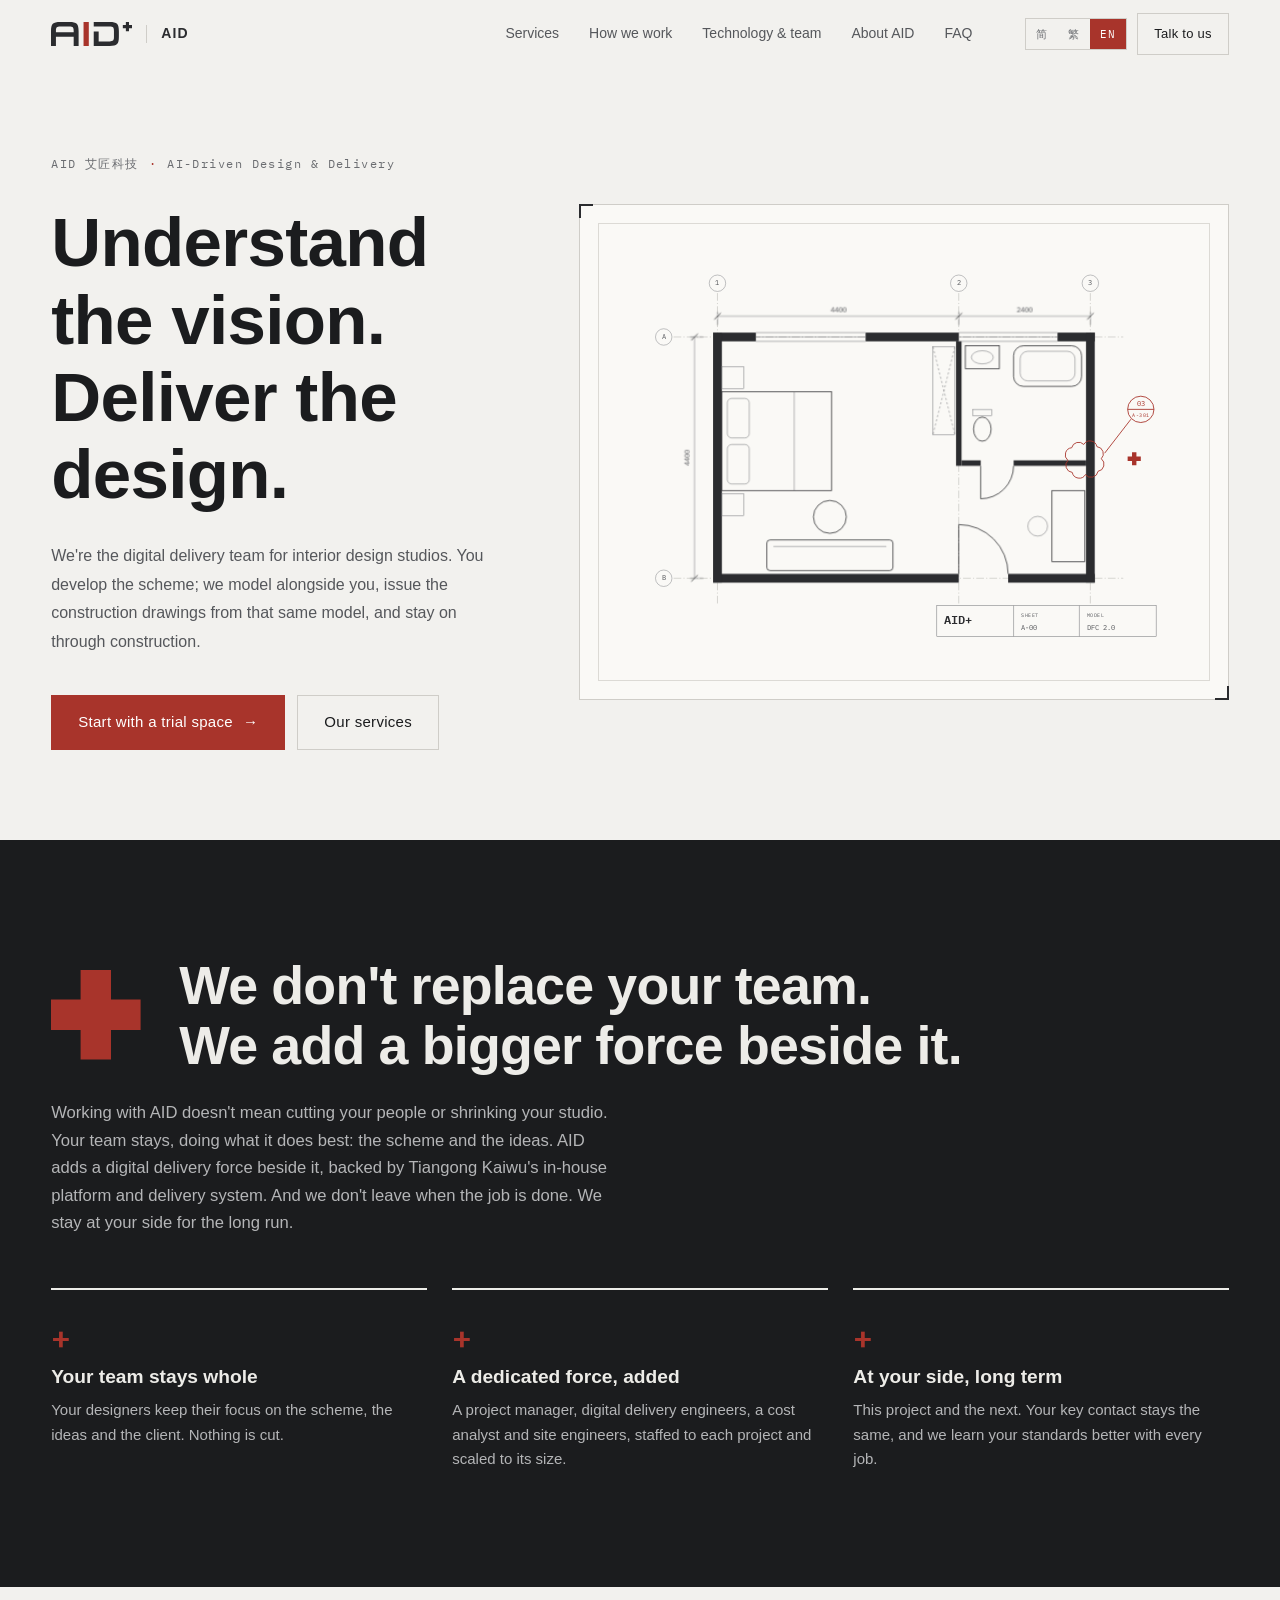
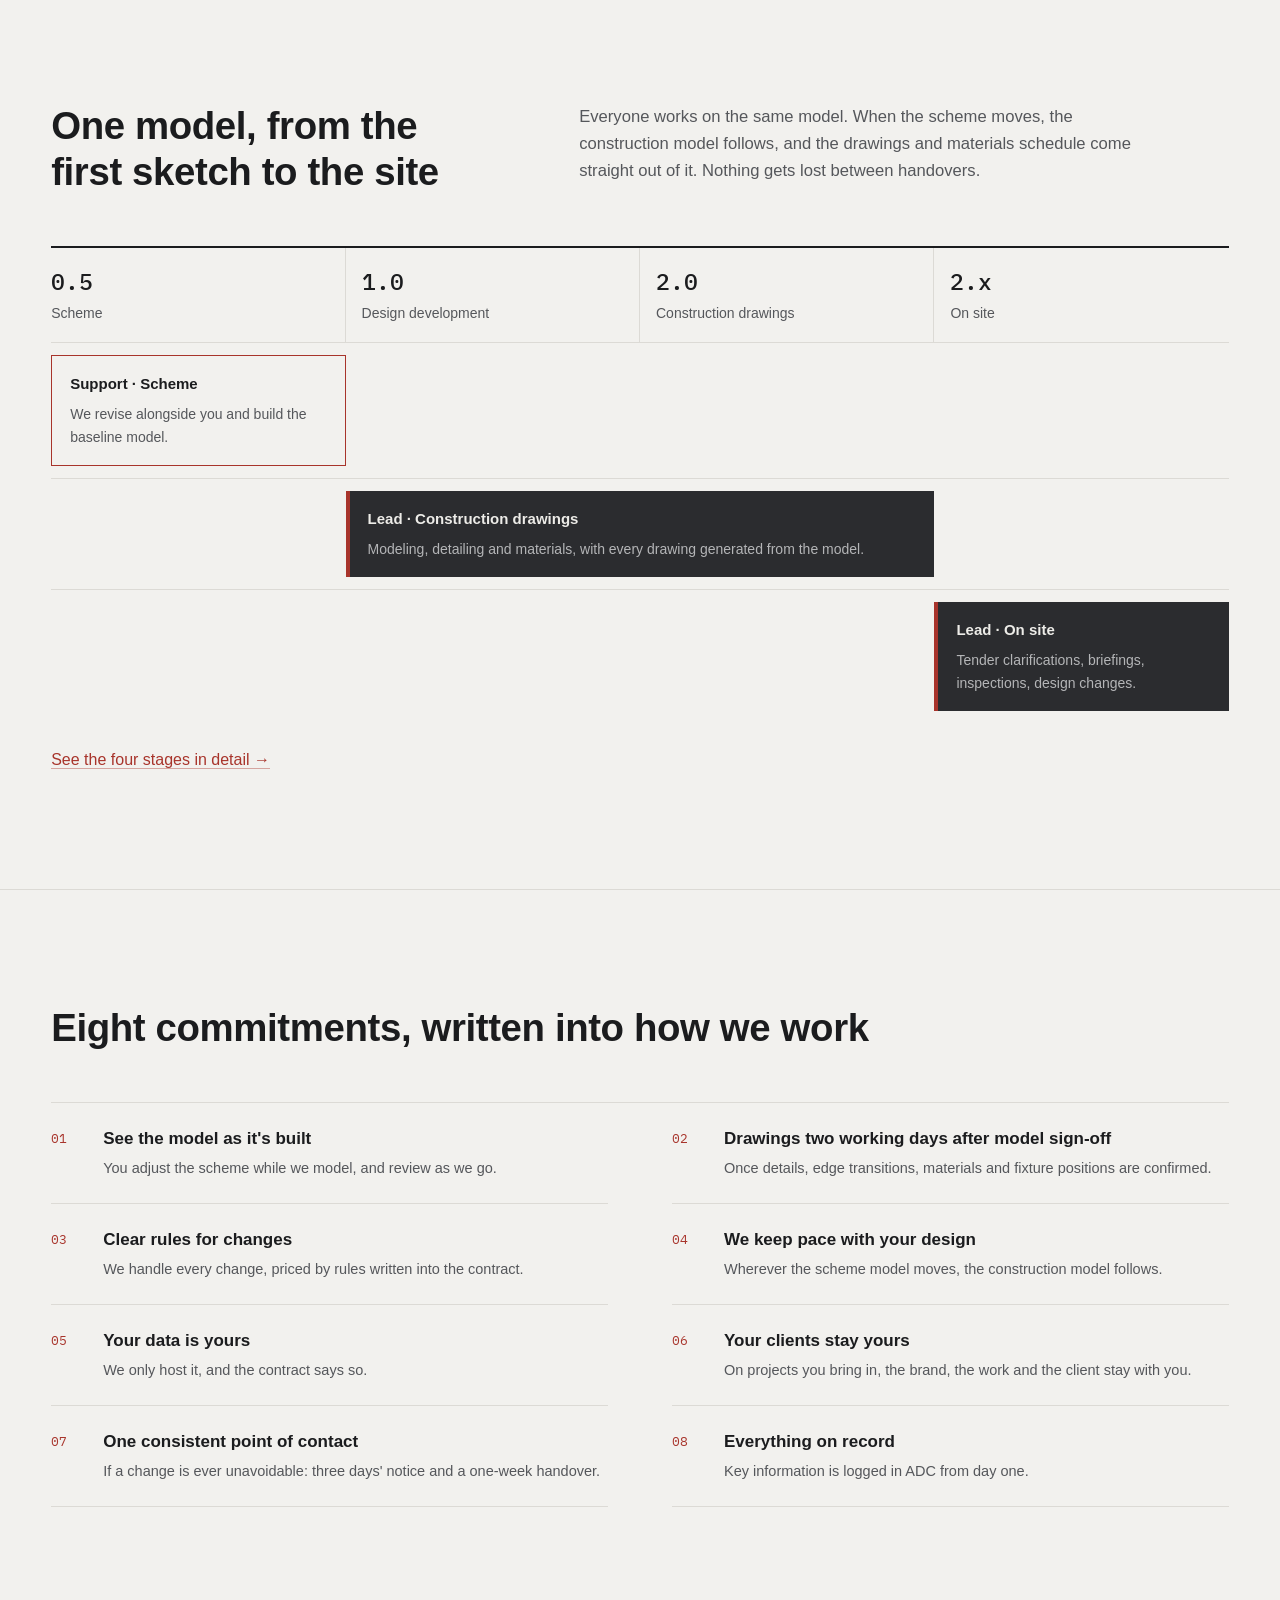
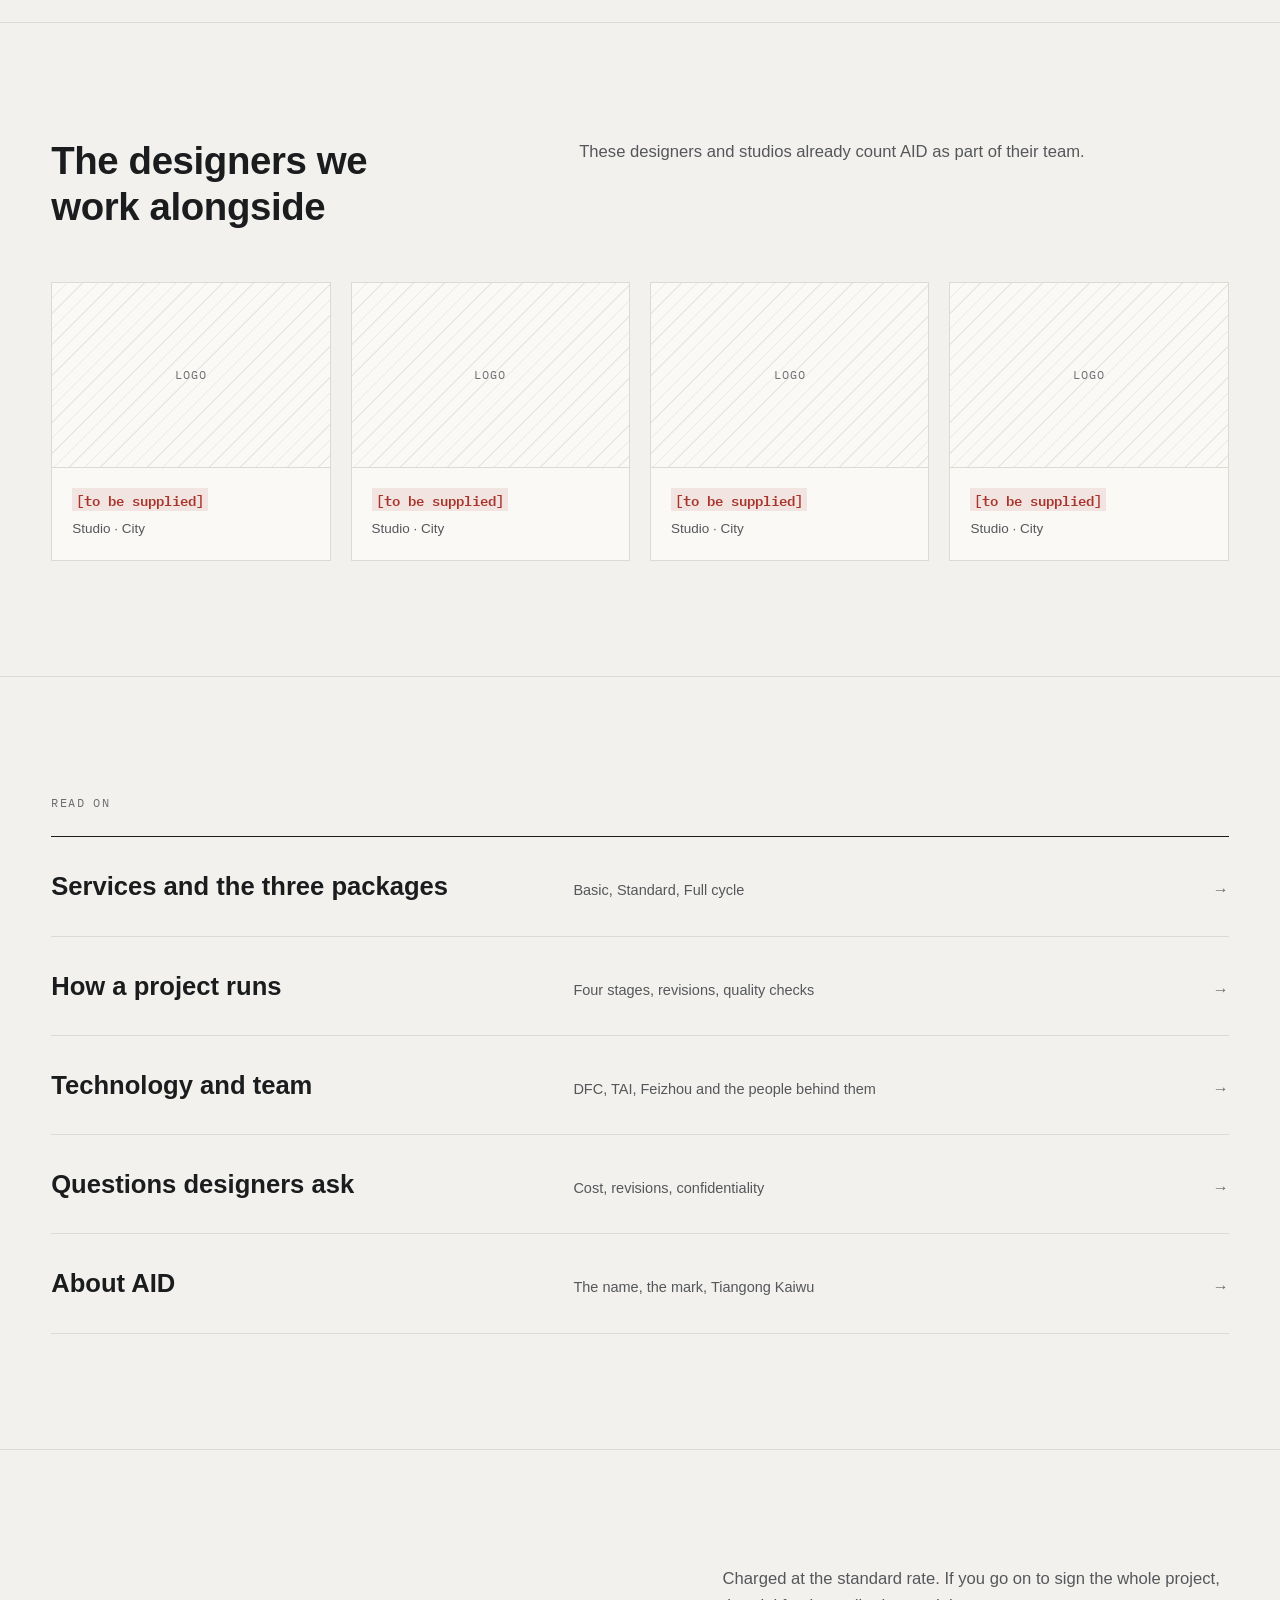
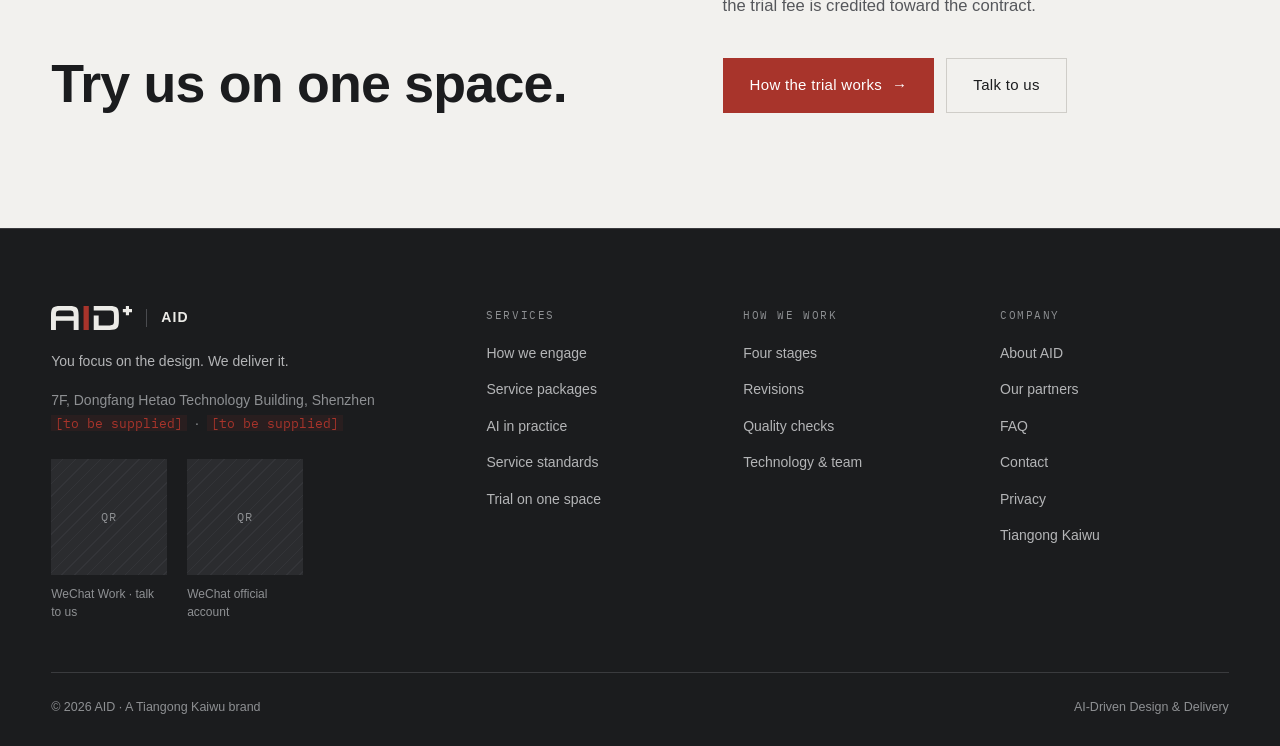
==== commit 9e01cd56: "首页改版预览：施工图视觉语言 - 首屏改为浅色纸底 + 细线平面图（轴网、墙体、尺寸、修改云线、图签） - 去掉每节编号与黑白交替色块，只保留「加法」一处深色段落 - 一辅两主改为阶段图解；八项承诺改" ====
--- a/index.html
+++ b/index.html
@@ -50,95 +50,133 @@
 <link rel="preload" href="assets/fonts/plex-mono-400.woff2" as="font" type="font/woff2" crossorigin>
 <link rel="stylesheet" href="assets/css/main.css">
 </head>
-<body>
+<body data-header="light">
 <header data-hdr></header>
 
 <main>
 
-  <!-- ============ HERO ============ -->
-  <section class="hero stripes" data-surface="dark">
-    <div class="wrap hero__in">
-      <p class="eyebrow reveal"><span data-lang="en">AI-Driven Design &amp; Delivery</span><span data-lang="zh">AI-Driven Design &amp; Delivery · AI 驱动的设计与落地</span><span data-lang="hant">AI-Driven Design &amp; Delivery · AI 驅動的設計與落地</span></p>
-      <h1 class="display reveal" data-delay="60">
-        <span data-lang="en">Understand the vision.<br>Deliver the design.</span>
-        <span data-lang="zh">读懂大师，<br>落地大师</span><span data-lang="hant">讀懂大師，<br>落地大師</span>
-      </h1>
-      <p class="h-sub reveal" data-delay="110">
-        <span data-lang="en">The digital delivery team behind leading interior designers.</span>
-        <span data-lang="zh">大师的数字建造团队。</span><span data-lang="hant">大師的數位建造團隊。</span>
-      </p>
-      <p class="lede reveal" data-delay="150">
-        <span data-lang="en">We work exclusively with interior design studios. As you develop the scheme, we model alongside you. Once you sign off the model, the full construction set comes straight out of it, and if you make changes after issue, we keep up. No extra hires. No new software to learn.</span>
-        <span data-lang="zh">我们只服务室内设计大师工作室。您调方案，我们同步建模；模型确认后，直接出全套施工图；出图后您要改，我们继续跟。您不用扩编、不用招人、不用学软件。</span><span data-lang="hant">我們只服務室內設計大師工作室。您調方案，我們同步建模；模型確認後，直接出全套施工圖；出圖後您要改，我們繼續跟。您不用擴編、不用招人、不用學軟體。</span>
-      </p>
-      <div class="btn-row reveal" data-delay="200">
-        <a class="btn btn--primary" href="services.html">
-          <span data-lang="en">Explore our services</span><span data-lang="zh">了解服务</span><span data-lang="hant">了解服務</span> <span class="arw">→</span></a>
-        <a class="btn btn--ghost" href="trial.html">
-          <span data-lang="en">Start with a trial space</span><span data-lang="zh">先试做一个空间</span><span data-lang="hant">先試做一個空間</span></a>
-      </div>
-
-      <div class="hero__meta reveal" data-delay="260">
-        <div><div class="metric__n">0.5</div><div class="metric__l">
-          <span data-lang="en">Scheme baseline model</span><span data-lang="zh">方案基准模型</span><span data-lang="hant">方案基準模型</span></div></div>
-        <div><div class="metric__n">1.0</div><div class="metric__l">
-          <span data-lang="en">Design development model</span><span data-lang="zh">扩初模型</span><span data-lang="hant">初步設計模型</span></div></div>
-        <div><div class="metric__n">2.0</div><div class="metric__l">
-          <span data-lang="en">Construction drawing model</span><span data-lang="zh">施工图模型</span><span data-lang="hant">施工圖模型</span></div></div>
-        <div><div class="metric__n">2.<em>x</em></div><div class="metric__l">
-          <span data-lang="en">Revisions during construction</span><span data-lang="zh">施工配合变更版本</span><span data-lang="hant">施工配合變更版本</span></div></div>
-      </div>
-    </div>
-  </section>
-
-  <!-- ============ STARTING POINT ============ -->
-  <section class="section" id="why">
-    <div class="wrap">
-      <p class="eyebrow reveal"><span class="num">01</span>
-        <span data-lang="en">Why AID</span><span data-lang="zh">出发点</span><span data-lang="hant">出發點</span></p>
-      <div class="grid grid--sidecar">
-        <h2 class="h1 reveal">
-          <span data-lang="en">A designer's energy belongs to the ideas</span>
-          <span data-lang="zh">大师的精力，应该留给创意</span><span data-lang="hant">大師的精力，應該留給創意</span>
-        </h2>
-        <p class="lede reveal" data-delay="60">
-          <span data-lang="en">Leading designers do their best work on the concept, the client relationship and holding the result to their standard. Construction drawings, revisions, coordination and chasing people drain that energy, and none of it needs the designer in person. AID exists for exactly that work.</span>
-          <span data-lang="zh">大师最擅长的是方案创意、洽谈业主、把控效果。施工图、变更、协调、盯人，这些事很耗精力，却不该由大师亲自承担。AID 就是为这件事而生的。</span><span data-lang="hant">大師最擅長的是方案創意、洽談業主、把控效果。施工圖、變更、協調、追進度，這些事很耗精力，卻不該由大師親自承擔。AID 就是為這件事而生的。</span>
+  <!-- ============ HERO: a drawing sheet ============ -->
+  <section class="hero2">
+    <div class="wrap hero2__grid">
+      <div class="hero2__text">
+        <p class="hero2__kicker reveal">AID 艾匠科技<span>·</span>AI-Driven Design &amp; Delivery</p>
+        <h1 class="hero2__title reveal" data-delay="60">
+          <span data-lang="en">Understand the vision.<br>Deliver the design.</span>
+          <span data-lang="zh">读懂大师，<br>落地大师</span><span data-lang="hant">讀懂大師，<br>落地大師</span>
+        </h1>
+        <p class="hero2__lede reveal" data-delay="120">
+          <span data-lang="en">We're the digital delivery team for interior design studios. You develop the scheme; we model alongside you, issue the construction drawings from that same model, and stay on through construction.</span>
+          <span data-lang="zh">我们是室内设计大师工作室的数字建造团队。您调方案，我们同步建模；施工图从同一个模型里直接出，施工阶段我们继续跟。</span><span data-lang="hant">我們是室內設計大師工作室的數位建造團隊。您調方案，我們同步建模；施工圖從同一個模型裡直接出，施工階段我們繼續跟。</span>
         </p>
-      </div>
-      <div class="grid grid--2 mt-l">
-        <div class="card reveal">
-          <div class="card__ix"><span data-lang="en">WHAT DESIGNERS DO BEST</span><span data-lang="zh">大师最擅长</span><span data-lang="hant">大師最擅長</span></div>
-          <h3 class="card__t">
-            <span data-lang="en">The concept · The client · The result</span>
-            <span data-lang="zh">方案创意 · 洽谈业主 · 把控效果</span><span data-lang="hant">方案創意 · 洽談業主 · 把控效果</span></h3>
-        </div>
-        <div class="card card--ink reveal" data-delay="60">
-          <div class="card__ix"><span data-lang="en">WHAT AID TAKES ON</span><span data-lang="zh">交给 AID</span><span data-lang="hant">交給 AID</span></div>
-          <h3 class="card__t">
-            <span data-lang="en">Drawings · Revisions · Coordination · Follow-up</span>
-            <span data-lang="zh">施工图 · 变更 · 协调 · 盯人</span><span data-lang="hant">施工圖 · 變更 · 協調 · 追進度</span></h3>
-        </div>
-      </div>
+        <div class="btn-row reveal" data-delay="180">
+          <a class="btn btn--primary" href="trial.html"><span data-lang="en">Start with a trial space</span><span data-lang="zh">先试做一个空间</span><span data-lang="hant">先試做一個空間</span> <span class="arw">→</span></a>
+          <a class="btn btn--ghost" href="services.html"><span data-lang="en">Our services</span><span data-lang="zh">了解服务</span><span data-lang="hant">了解服務</span></a>
+        </div>
+      </div>
+
+      <figure class="sheet reveal" data-delay="100" aria-hidden="true">
+        <svg class="plan" viewBox="0 0 1000 720" role="presentation">
+          <!-- axes -->
+          <g class="plan__g plan__axes">
+            <line class="dw-axis" x1="160" y1="70" x2="160" y2="640"/>
+            <line class="dw-axis" x1="600" y1="70" x2="600" y2="640"/>
+            <line class="dw-axis" x1="840" y1="70" x2="840" y2="640"/>
+            <line class="dw-axis" x1="80" y1="150" x2="900" y2="150"/>
+            <line class="dw-axis" x1="80" y1="590" x2="900" y2="590"/>
+            <circle class="dw-bub" cx="160" cy="52" r="15"/><text class="dw-t dw-t--c" x="160" y="56">1</text>
+            <circle class="dw-bub" cx="600" cy="52" r="15"/><text class="dw-t dw-t--c" x="600" y="56">2</text>
+            <circle class="dw-bub" cx="840" cy="52" r="15"/><text class="dw-t dw-t--c" x="840" y="56">3</text>
+            <circle class="dw-bub" cx="62" cy="150" r="15"/><text class="dw-t dw-t--c" x="62" y="154">A</text>
+            <circle class="dw-bub" cx="62" cy="590" r="15"/><text class="dw-t dw-t--c" x="62" y="594">B</text>
+          </g>
+          <!-- dimensions -->
+          <g class="plan__g plan__dims">
+            <line class="dw-thin" x1="160" y1="112" x2="840" y2="112"/>
+            <line class="dw-thin" x1="160" y1="104" x2="160" y2="128"/><line class="dw-thin" x1="600" y1="104" x2="600" y2="128"/><line class="dw-thin" x1="840" y1="104" x2="840" y2="128"/>
+            <line class="dw-tick" x1="154" y1="118" x2="166" y2="106"/><line class="dw-tick" x1="594" y1="118" x2="606" y2="106"/><line class="dw-tick" x1="834" y1="118" x2="846" y2="106"/>
+            <text class="dw-t dw-t--c" x="380" y="104">4400</text><text class="dw-t dw-t--c" x="720" y="104">2400</text>
+            <line class="dw-thin" x1="118" y1="150" x2="118" y2="590"/>
+            <line class="dw-thin" x1="110" y1="150" x2="134" y2="150"/><line class="dw-thin" x1="110" y1="590" x2="134" y2="590"/>
+            <line class="dw-tick" x1="112" y1="156" x2="124" y2="144"/><line class="dw-tick" x1="112" y1="596" x2="124" y2="584"/>
+            <text class="dw-t dw-t--c" x="104" y="374" transform="rotate(-90 104 370)">4400</text>
+          </g>
+          <!-- walls -->
+          <g class="plan__g plan__walls">
+            <rect class="dw-wall" x="152" y="142" width="78" height="16"/>
+            <rect class="dw-wall" x="430" y="142" width="170" height="16"/>
+            <rect class="dw-wall" x="780" y="142" width="68" height="16"/>
+            <rect class="dw-wall" x="152" y="582" width="448" height="16"/>
+            <rect class="dw-wall" x="690" y="582" width="158" height="16"/>
+            <rect class="dw-wall" x="152" y="142" width="16" height="456"/>
+            <rect class="dw-wall" x="832" y="142" width="16" height="456"/>
+            <rect class="dw-wall" x="595" y="158" width="10" height="227"/>
+            <rect class="dw-wall" x="605" y="375" width="35" height="10"/>
+            <rect class="dw-wall" x="700" y="375" width="132" height="10"/>
+            <!-- windows -->
+            <path class="dw-thin" d="M230 142H430M230 150H430M230 158H430M600 142H780M600 150H780M600 158H780"/>
+          </g>
+          <!-- doors + furniture -->
+          <g class="plan__g plan__furn">
+            <path class="dw-line" d="M600 582V492M690 582A90 90 0 0 0 600 492"/>
+            <path class="dw-line" d="M640 385V445M700 385A60 60 0 0 1 640 445"/>
+            <rect class="dw-line" x="168" y="250" width="200" height="180"/>
+            <rect class="dw-thin" x="178" y="262" width="40" height="72" rx="8"/>
+            <rect class="dw-thin" x="178" y="346" width="40" height="72" rx="8"/>
+            <line class="dw-thin" x1="300" y1="250" x2="300" y2="430"/>
+            <rect class="dw-thin" x="168" y="204" width="40" height="40"/>
+            <rect class="dw-thin" x="168" y="436" width="40" height="40"/>
+            <rect class="dw-line" x="250" y="520" width="230" height="56" rx="6"/>
+            <line class="dw-thin" x1="262" y1="532" x2="468" y2="532"/>
+            <circle class="dw-line" cx="365" cy="478" r="30"/>
+            <rect class="dw-thin" x="553" y="168" width="40" height="160"/>
+            <path class="dw-thin dw-dash" d="M553 168L593 328M593 168L553 328"/>
+            <rect class="dw-line" x="770" y="430" width="60" height="130"/>
+            <circle class="dw-thin" cx="744" cy="495" r="18"/>
+            <rect class="dw-line" x="700" y="166" width="124" height="74" rx="18"/>
+            <rect class="dw-thin" x="712" y="176" width="100" height="54" rx="14"/>
+            <rect class="dw-line" x="612" y="166" width="62" height="42"/>
+            <ellipse class="dw-thin" cx="643" cy="187" rx="20" ry="12"/>
+            <rect class="dw-thin" x="626" y="282" width="34" height="12"/>
+            <ellipse class="dw-line" cx="643" cy="318" rx="16" ry="22"/>
+          </g>
+          <!-- revision: cloud + detail callout -->
+          <g class="plan__g plan__red">
+            <path class="dw-red" d="M806 352a13 13 0 0 1 22-6a13 13 0 0 1 24 4a13 13 0 0 1 8 22a13 13 0 0 1-6 23a13 13 0 0 1-23 6a13 13 0 0 1-24-4a13 13 0 0 1-8-22a13 13 0 0 1 7-23z"/>
+            <line class="dw-red" x1="866" y1="362" x2="914" y2="300"/>
+            <circle class="dw-red" cx="932" cy="282" r="24"/>
+            <line class="dw-red" x1="908" y1="282" x2="956" y2="282"/>
+            <text class="dw-t dw-t--c dw-t--red" x="932" y="276">03</text>
+            <text class="dw-t dw-t--c dw-t--red dw-t--s" x="932" y="296">A-301</text>
+            <path class="dw-plus" d="M916 360h8v8h8v8h-8v8h-8v-8h-8v-8h8z"/>
+          </g>
+          <!-- title block -->
+          <g class="plan__g plan__tb">
+            <rect class="dw-thin" x="560" y="640" width="400" height="56"/>
+            <line class="dw-thin" x1="700" y1="640" x2="700" y2="696"/>
+            <line class="dw-thin" x1="820" y1="640" x2="820" y2="696"/>
+            <text class="dw-t dw-t--b" x="574" y="674">AID+</text>
+            <text class="dw-t dw-t--s" x="714" y="660">SHEET</text><text class="dw-t" x="714" y="684">A-00</text>
+            <text class="dw-t dw-t--s" x="834" y="660">MODEL</text><text class="dw-t" x="834" y="684">DFC 2.0</text>
+          </g>
+        </svg>
+      </figure>
     </div>
   </section>
 
   <!-- ============ PLUS: adding, not replacing ============ -->
   <section class="section" data-surface="dark" id="plus">
     <div class="wrap">
-      <p class="eyebrow reveal"><span class="num">02</span>
-        <span data-lang="en">More, not less</span><span data-lang="zh">加法，不是减法</span><span data-lang="hant">加法，不是減法</span></p>
       <div class="plus-head">
-          <svg class="plus-mark reveal" viewBox="437 0 56 56" aria-hidden="true"><path d="M455.5 0 H474.5 V18.5 H493 V37.5 H474.5 V56 H455.5 V37.5 H437 V18.5 H455.5 Z"/></svg>
-          <h2 class="h1 reveal" data-delay="40">
-            <span data-lang="en">We don't replace your team. We add a bigger force beside it.</span>
-            <span data-lang="zh">不是替换您的团队，<br>是多一支更大的力量</span><span data-lang="hant">不是替換您的團隊，<br>是多一支更大的力量</span>
-          </h2>
-      </div>
-        <p class="lede mt-m reveal" data-delay="80">
-          <span data-lang="en">Working with AID doesn't mean cutting your people or shrinking your studio. Your team stays, doing what it does best: the scheme and the ideas. AID adds a digital delivery force beside it, backed by Tiangong Kaiwu's in-house platform and delivery system. And we don't leave when the job is done. We stay at your side for the long run.</span>
-          <span data-lang="zh">和 AID 合作，不是裁掉自己的人、削弱自己的团队。您的团队还在，继续做最擅长的方案与创意；AID 是加在您身边的一支数字建造力量，背后是天宫开物的自研平台和整套交付体系。而且这支力量不是做完一单就走，而是长期在您左右。</span><span data-lang="hant">和 AID 合作，不是裁掉自己的人、削弱自己的團隊。您的團隊還在，繼續做最擅長的方案與創意；AID 是加在您身邊的一支數位建造力量，背後是天宮開物的自研平台和整套交付體系。而且這支力量不是做完一單就走，而是長期在您左右。</span>
-        </p>
+        <svg class="plus-mark reveal" viewBox="437 0 56 56" aria-hidden="true"><path d="M455.5 0 H474.5 V18.5 H493 V37.5 H474.5 V56 H455.5 V37.5 H437 V18.5 H455.5 Z"/></svg>
+        <h2 class="h1 reveal" data-delay="40">
+          <span data-lang="en">We don't replace your team. We add a bigger force beside it.</span>
+          <span data-lang="zh">不是替换您的团队，<br>是多一支更大的力量</span><span data-lang="hant">不是替換您的團隊，<br>是多一支更大的力量</span>
+        </h2>
+      </div>
+      <p class="lede mt-m reveal" data-delay="80">
+        <span data-lang="en">Working with AID doesn't mean cutting your people or shrinking your studio. Your team stays, doing what it does best: the scheme and the ideas. AID adds a digital delivery force beside it, backed by Tiangong Kaiwu's in-house platform and delivery system. And we don't leave when the job is done. We stay at your side for the long run.</span>
+        <span data-lang="zh">和 AID 合作，不是裁掉自己的人、削弱自己的团队。您的团队还在，继续做最擅长的方案与创意；AID 是加在您身边的一支数字建造力量，背后是天宫开物的自研平台和整套交付体系。而且这支力量不是做完一单就走，而是长期在您左右。</span><span data-lang="hant">和 AID 合作，不是裁掉自己的人、削弱自己的團隊。您的團隊還在，繼續做最擅長的方案與創意；AID 是加在您身邊的一支數位建造力量，背後是天宮開物的自研平台和整套交付體系。而且這支力量不是做完一單就走，而是長期在您左右。</span>
+      </p>
       <div class="grid grid--3 mt-l">
         <div class="ruled reveal"><div><p class="ruled__k ruled__k--plus">+</p>
           <h3 class="h3"><span data-lang="en">Your team stays whole</span><span data-lang="zh">您的团队，一个不少</span><span data-lang="hant">您的團隊，一個不少</span></h3>
@@ -153,141 +191,85 @@
     </div>
   </section>
 
-  <!-- ============ COMPARISON ============ -->
-  <section class="section" data-surface="alt" id="compare">
-    <div class="wrap">
-      <p class="eyebrow reveal"><span class="num">03</span>
-        <span data-lang="en">The difference</span><span data-lang="zh">不同在哪</span><span data-lang="hant">不同在哪</span></p>
+  <!-- ============ ONE MODEL, THREE ROLES ============ -->
+  <section class="section" id="model">
+    <div class="wrap">
       <div class="grid grid--sidecar">
-        <h2 class="h1 reveal">
-          <span data-lang="en">Not faster drawings. Fewer surprises.</span>
-          <span data-lang="zh">不是比谁画得快，是比谁看得见、改得动、错得少</span><span data-lang="hant">不是比誰畫得快，是比誰看得見、改得動、錯得少</span>
+        <h2 class="h2 reveal">
+          <span data-lang="en">One model, from the first sketch to the site</span>
+          <span data-lang="zh">一个模型，<br>从方案用到工地</span><span data-lang="hant">一個模型，<br>從方案用到工地</span>
         </h2>
         <p class="lede reveal" data-delay="60">
-          <span data-lang="en">Every studio hands its construction drawings to someone. The usual route passes the work down a chain of teams and tools: 3D for the scheme, 2D for the drawings. Each handover distorts the intent a little, and the errors travel all the way to site. At AID, everyone works on one model, from design to delivery.</span>
-          <span data-lang="zh">大师都会把施工图交出去做，问题是交给谁。传统做法是多个软件、多个团队一层层交接：方案三维，施工图二维，每交接一次理解就走样一次，错漏碰缺一路带到工地。AID 从设计到落地，所有人始终在同一个三维模型上。</span><span data-lang="hant">大師都會把施工圖交出去做，問題是交給誰。傳統做法是多個軟體、多個團隊一層層交接：方案三維，施工圖二維，每交接一次理解就走樣一次，錯漏與碰撞問題一路帶到工地。AID 從設計到落地，所有人始終在同一個三維模型上。</span>
+          <span data-lang="en">Everyone works on the same model. When the scheme moves, the construction model follows, and the drawings and materials schedule come straight out of it. Nothing gets lost between handovers.</span>
+          <span data-lang="zh">所有人始终在同一个三维模型上。方案改到哪，施工图模型就跟到哪；图纸和物料表都从模型里直接出，不再一层层交接、一次次走样。</span><span data-lang="hant">所有人始終在同一個三維模型上。方案改到哪，施工圖模型就跟到哪；圖紙和物料表都從模型裡直接出，不再一層層交接、一次次走樣。</span>
         </p>
       </div>
-      <div class="cmp-wrap mt-l reveal">
-        <table class="cmp">
-          <thead><tr>
-            <th scope="col"><span class="sr-only">Aspect</span></th>
-            <th scope="col"><span data-lang="en">Typical outsourced drawings</span><span data-lang="zh">传统施工图配合</span><span data-lang="hant">傳統施工圖配合</span></th>
-            <th scope="col" class="is-us"><span data-lang="en">AID: one model throughout</span><span data-lang="zh">AID · 一个模型做到底</span><span data-lang="hant">AID · 一個模型做到底</span></th>
-          </tr></thead>
-          <tbody>
-            <tr><th scope="row"><span data-lang="en">Way of working</span><span data-lang="zh">工作方式</span><span data-lang="hant">工作方式</span></th>
-              <td><span data-lang="en">2D CAD; nothing to review until the drawings are done</span><span data-lang="zh">CAD 二维，画完才能审图</span><span data-lang="hant">CAD 二維，畫完才能審圖</span></td>
-              <td class="is-us"><span data-lang="en">Model-driven 3D; review and decide as it is built</span><span data-lang="zh">三维模型驱动，过程中就能看、能审、能定</span><span data-lang="hant">三維模型驅動，過程中就能看、能審、能定</span></td></tr>
-            <tr><th scope="row"><span data-lang="en">Delivery</span><span data-lang="zh">交接</span><span data-lang="hant">交接</span></th>
-              <td><span data-lang="en">Many tools, many teams, layer by layer</span><span data-lang="zh">多软件、多团队逐层交接</span><span data-lang="hant">多軟體、多團隊逐層交接</span></td>
-              <td class="is-us"><span data-lang="en">Everyone on one shared model, from design to delivery</span><span data-lang="zh">从设计到落地，所有人在同一个主模型上</span><span data-lang="hant">從設計到落地，所有人在同一個主模型上</span></td></tr>
-            <tr><th scope="row"><span data-lang="en">Intent</span><span data-lang="zh">理解</span><span data-lang="hant">理解</span></th>
-              <td><span data-lang="en">Distorted a little at every handover</span><span data-lang="zh">每交接一次，理解走样一次</span><span data-lang="hant">每交接一次，理解走樣一次</span></td>
-              <td class="is-us"><span data-lang="en">One model throughout, so the intent is never lost</span><span data-lang="zh">一个模型贯穿始终，设计意图不丢</span><span data-lang="hant">一個模型貫穿始終，設計意圖不丟</span></td></tr>
-            <tr><th scope="row"><span data-lang="en">Errors</span><span data-lang="zh">错误</span><span data-lang="hant">錯誤</span></th>
-              <td><span data-lang="en">Clashes and omissions reach site: rework, variations, claims</span><span data-lang="zh">错漏碰缺一路延伸到工地：返工、签证、索赔</span><span data-lang="hant">錯漏與碰撞問題一路延伸到工地：返工、追加費用、索賠</span></td>
-              <td class="is-us"><span data-lang="en">Model, drawings and materials always match; sign-off locks them in</span><span data-lang="zh">模型、图纸、物料一致，模型确认即锁定</span><span data-lang="hant">模型、圖紙、物料一致，模型確認即鎖定</span></td></tr>
-            <tr><th scope="row"><span data-lang="en">Changes</span><span data-lang="zh">变更</span><span data-lang="hant">變更</span></th>
-              <td><span data-lang="en">The contractor asks the designer, who asks the outsourcer</span><span data-lang="zh">施工方找大师，大师再找外包，层层转达</span><span data-lang="hant">施工方找大師，大師再找外包，層層轉達</span></td>
-              <td class="is-us"><span data-lang="en">AID handles every change, priced by agreed rules</span><span data-lang="zh">AID 全程承接，按规则计价</span><span data-lang="hant">AID 全程承接，按規則計價</span></td></tr>
-          </tbody>
-        </table>
-      </div>
-    </div>
-  </section>
-
-  <!-- ============ SERVICE MODEL ============ -->
-  <section class="section" id="model">
-    <div class="wrap">
-      <p class="eyebrow reveal"><span class="num">04</span>
-        <span data-lang="en">How we work with you</span><span data-lang="zh">服务模式</span><span data-lang="hant">服務模式</span></p>
-      <div class="grid grid--sidecar">
-        <h2 class="h1 reveal">
-          <span data-lang="en">With you from scheme to site</span>
-          <span data-lang="zh">一辅两主：从方案到现场，全程在场</span><span data-lang="hant">一輔兩主：從方案到現場，全程在場</span>
-        </h2>
-        <p class="lede reveal" data-delay="60">
-          <span data-lang="en">During the scheme stage, we support you. Once the scheme is set, we take the lead on construction drawings, and after issue, on the technical work on site.</span>
-          <span data-lang="zh">方案阶段，我们做大师的设计辅助；方案确定后，施工图由 AID 主力承担；交图之后，现场技术服务继续由 AID 主力承担。</span><span data-lang="hant">方案階段，我們做大師的設計輔助；方案確定後，施工圖由 AID 主力承擔；交圖之後，現場技術服務繼續由 AID 主力承擔。</span>
-        </p>
-      </div>
-      <div class="grid grid--3 mt-l">
-        <div class="card reveal">
-          <span class="tag"><span data-lang="en">Support</span><span data-lang="zh">辅</span><span data-lang="hant">輔</span></span>
-          <h3 class="card__t card__t--top"><span data-lang="en">Scheme support</span><span data-lang="zh">方案辅助</span><span data-lang="hant">方案輔助</span></h3>
-          <p class="card__s"><span data-lang="en">Early scheme → 0.5 baseline model</span><span data-lang="zh">方案前期 → 0.5 基准模型</span><span data-lang="hant">方案前期 → 0.5 基準模型</span></p>
-          <p class="card__d"><span data-lang="en">We work through scheme revisions with you and build the scheme baseline model.</span>
-            <span data-lang="zh">作为大师的设计辅助，陪大师完成方案阶段修改，建立方案基准模型。</span><span data-lang="hant">作為大師的設計輔助，陪大師完成方案階段修改，建立方案基準模型。</span></p>
-        </div>
-        <div class="card reveal" data-delay="60">
-          <span class="tag tag--fill"><span data-lang="en">Lead</span><span data-lang="zh">主</span><span data-lang="hant">主</span></span>
-          <h3 class="card__t card__t--top"><span data-lang="en">Construction drawings</span><span data-lang="zh">施工图落地</span><span data-lang="hant">施工圖落地</span></h3>
-          <p class="card__s"><span data-lang="en">Scheme confirmed → drawing set issued</span><span data-lang="zh">方案确定 → 交付施工图</span><span data-lang="hant">方案確定 → 交付施工圖</span></p>
-          <p class="card__d"><span data-lang="en">Modeling, detailing and materials, with the drawings generated from the model.</span>
-            <span data-lang="zh">建模、深化、节点、物料，由模型生成施工图。</span><span data-lang="hant">建模、深化、節點、物料，由模型生成施工圖。</span></p>
-        </div>
-        <div class="card reveal" data-delay="120">
-          <span class="tag tag--fill"><span data-lang="en">Lead</span><span data-lang="zh">主</span><span data-lang="hant">主</span></span>
-          <h3 class="card__t card__t--top"><span data-lang="en">On-site technical service</span><span data-lang="zh">现场技术服务</span><span data-lang="hant">現場技術服務</span></h3>
-          <p class="card__s"><span data-lang="en">After issue → construction</span><span data-lang="zh">交图之后 → 施工阶段</span><span data-lang="hant">交圖之後 → 施工階段</span></p>
-          <p class="card__d"><span data-lang="en">Tender clarifications, contractor briefings, site inspections, resident site support and design changes.</span>
-            <span data-lang="zh">招标答疑、技术交底、巡场与驻场、设计变更。</span><span data-lang="hant">招標答疑、施工技術說明、工地巡視與駐場、設計變更。</span></p>
-        </div>
-      </div>
-      <div class="btn-row">
-        <a class="btn btn--ghost" href="process.html"><span data-lang="en">See how the four stages work</span><span data-lang="zh">查看四阶段工作流</span><span data-lang="hant">查看四階段工作流</span> <span class="arw">→</span></a>
-      </div>
-    </div>
-  </section>
-
-  <!-- ============ PROMISES ============ -->
-  <section class="section" data-surface="dark" id="promises">
-    <div class="wrap">
-      <p class="eyebrow reveal"><span class="num">05</span>
-        <span data-lang="en">Our commitments</span><span data-lang="zh">品牌承诺</span><span data-lang="hant">品牌承諾</span></p>
-      <h2 class="h1 reveal" style="max-width:20ch">
-        <span data-lang="en">Eight commitments to every studio</span>
-        <span data-lang="zh">我们对大师的八项承诺</span><span data-lang="hant">我們對大師的八項承諾</span>
+
+      <div class="roles mt-l reveal" role="table" aria-label="AID role by stage">
+        <div class="roles__head" role="row">
+          <span role="columnheader"><b>0.5</b><span data-lang="en">Scheme</span><span data-lang="zh">方案</span><span data-lang="hant">方案</span></span>
+          <span role="columnheader"><b>1.0</b><span data-lang="en">Design development</span><span data-lang="zh">扩初</span><span data-lang="hant">初步設計</span></span>
+          <span role="columnheader"><b>2.0</b><span data-lang="en">Construction drawings</span><span data-lang="zh">施工图</span><span data-lang="hant">施工圖</span></span>
+          <span role="columnheader"><b>2.x</b><span data-lang="en">On site</span><span data-lang="zh">施工配合</span><span data-lang="hant">施工配合</span></span>
+        </div>
+        <div class="roles__row" role="row">
+          <div class="roles__bar roles__bar--assist" style="grid-column:1 / 2" role="cell">
+            <b><span data-lang="en">Support · Scheme</span><span data-lang="zh">辅 · 方案辅助</span><span data-lang="hant">輔 · 方案輔助</span></b>
+            <span><span data-lang="en">We revise alongside you and build the baseline model.</span><span data-lang="zh">陪大师改方案，建立方案基准模型。</span><span data-lang="hant">陪大師改方案，建立方案基準模型。</span></span>
+          </div>
+        </div>
+        <div class="roles__row" role="row">
+          <div class="roles__bar" style="grid-column:2 / 4" role="cell">
+            <b><span data-lang="en">Lead · Construction drawings</span><span data-lang="zh">主 · 施工图落地</span><span data-lang="hant">主 · 施工圖落地</span></b>
+            <span><span data-lang="en">Modeling, detailing and materials, with every drawing generated from the model.</span><span data-lang="zh">建模、深化、节点、物料，由模型生成施工图。</span><span data-lang="hant">建模、深化、節點、物料，由模型生成施工圖。</span></span>
+          </div>
+        </div>
+        <div class="roles__row" role="row">
+          <div class="roles__bar" style="grid-column:4 / 5" role="cell">
+            <b><span data-lang="en">Lead · On site</span><span data-lang="zh">主 · 现场技术服务</span><span data-lang="hant">主 · 現場技術服務</span></b>
+            <span><span data-lang="en">Tender clarifications, briefings, inspections, design changes.</span><span data-lang="zh">招标答疑、技术交底、巡场驻场、设计变更。</span><span data-lang="hant">招標答疑、施工技術說明、工地巡視駐場、設計變更。</span></span>
+          </div>
+        </div>
+      </div>
+      <p class="mt-m reveal"><a class="link" href="process.html"><span data-lang="en">See the four stages in detail</span><span data-lang="zh">查看四个阶段的详细工作流</span><span data-lang="hant">查看四個階段的詳細工作流</span> →</a></p>
+    </div>
+  </section>
+
+  <!-- ============ COMMITMENTS ============ -->
+  <section class="section section--rule" id="promises">
+    <div class="wrap">
+      <h2 class="h2 reveal">
+        <span data-lang="en">Eight commitments, written into how we work</span>
+        <span data-lang="zh">八项承诺，写进我们的工作方式</span><span data-lang="hant">八項承諾，寫進我們的工作方式</span>
       </h2>
-      <div class="grid grid--4 mt-l">
-        <div class="card reveal"><div class="card__ix">01</div>
-          <h3 class="card__t card__t--top"><span data-lang="en">See the model as it is built</span><span data-lang="zh">模型过程中看</span><span data-lang="hant">模型過程中看</span></h3>
-          <p class="card__d"><span data-lang="en">You adjust the scheme while we model, so you can review and decide along the way.</span><span data-lang="zh">大师边调方案，我们边建模；过程中就能看、能审、能定。</span><span data-lang="hant">大師邊調方案，我們邊建模；過程中就能看、能審、能定。</span></p></div>
-        <div class="card reveal" data-delay="40"><div class="card__ix">02</div>
-          <h3 class="card__t card__t--top"><span data-lang="en">Drawings two working days after model sign-off</span><span data-lang="zh">确认模型后 2 天出图</span><span data-lang="hant">確認模型後 2 天出圖</span></h3>
-          <p class="card__d"><span data-lang="en">Provided all details, edge transitions, materials and fixture positions are confirmed.</span><span data-lang="zh">前提：节点、收口、物料、点位全部确认。</span><span data-lang="hant">前提：節點、收邊、物料、點位全部確認。</span></p></div>
-        <div class="card reveal" data-delay="80"><div class="card__ix">03</div>
-          <h3 class="card__t card__t--top"><span data-lang="en">Clear rules for changes</span><span data-lang="zh">变更有规则</span><span data-lang="hant">變更有規則</span></h3>
-          <p class="card__d"><span data-lang="en">AID handles every revision and change, priced by rules written into the contract.</span><span data-lang="zh">所有修改和变更 AID 都接，按规则计价、写进合同。</span><span data-lang="hant">所有修改和變更 AID 都接，按規則計價、寫進合約。</span></p></div>
-        <div class="card reveal" data-delay="120"><div class="card__ix">04</div>
-          <h3 class="card__t card__t--top"><span data-lang="en">We keep pace with your design</span><span data-lang="zh">同频并行，全程跟随</span><span data-lang="hant">同頻並行，全程跟隨</span></h3>
-          <p class="card__d"><span data-lang="en">Wherever the scheme model moves, the construction model follows.</span><span data-lang="zh">方案模型改到哪，施工图模型同步到哪。</span><span data-lang="hant">方案模型改到哪，施工圖模型同步到哪。</span></p></div>
-        <div class="card reveal"><div class="card__ix">05</div>
-          <h3 class="card__t card__t--top"><span data-lang="en">Your data is yours</span><span data-lang="zh">数据归大师</span><span data-lang="hant">數據歸大師</span></h3>
-          <p class="card__d"><span data-lang="en">Project data belongs to you. AID only hosts it, and the contract says so.</span><span data-lang="zh">项目数据属于大师，AID 只做托管，写入合同。</span><span data-lang="hant">項目數據屬於大師，AID 只做託管，寫入合約。</span></p></div>
-        <div class="card reveal" data-delay="40"><div class="card__ix">06</div>
-          <h3 class="card__t card__t--top"><span data-lang="en">Your clients stay yours</span><span data-lang="zh">大师主导</span><span data-lang="hant">大師主導</span></h3>
-          <p class="card__d"><span data-lang="en">On projects you bring in, the brand, the work and the client relationship stay yours.</span><span data-lang="zh">大师引荐的项目，品牌、成果和客户关系都归大师。</span><span data-lang="hant">大師引薦的項目，品牌、成果和客戶關係都歸大師。</span></p></div>
-        <div class="card reveal" data-delay="80"><div class="card__ix">07</div>
-          <h3 class="card__t card__t--top"><span data-lang="en">One consistent point of contact</span><span data-lang="zh">核心接口人不换</span><span data-lang="hant">主要聯絡人不換</span></h3>
-          <p class="card__d"><span data-lang="en">If a change is ever unavoidable, you get three days' notice and a one-week handover.</span><span data-lang="zh">确需换人，提前三天通知，新老交接一周。</span><span data-lang="hant">確需換人，提前三天通知，新老交接一週。</span></p></div>
-        <div class="card reveal" data-delay="120"><div class="card__ix">08</div>
-          <h3 class="card__t card__t--top"><span data-lang="en">Everything on record</span><span data-lang="zh">全周期留痕</span><span data-lang="hant">全程留存紀錄</span></h3>
-          <p class="card__d"><span data-lang="en">Key information is logged in ADC from day one and available at any time.</span><span data-lang="zh">重要信息从项目第一天起在 ADC 留存，随时可查。</span><span data-lang="hant">重要資訊從項目第一天起在 ADC 留存，隨時可查。</span></p></div>
-      </div>
+      <ol class="plist mt-l reveal">
+        <li><b><span data-lang="en">See the model as it's built</span><span data-lang="zh">模型过程中看</span><span data-lang="hant">模型過程中看</span></b>
+          <span><span data-lang="en">You adjust the scheme while we model, and review as we go.</span><span data-lang="zh">大师边调方案，我们边建模；过程中就能看、能审、能定。</span><span data-lang="hant">大師邊調方案，我們邊建模；過程中就能看、能審、能定。</span></span></li>
+        <li><b><span data-lang="en">Drawings two working days after model sign-off</span><span data-lang="zh">确认模型后 2 天出图</span><span data-lang="hant">確認模型後 2 天出圖</span></b>
+          <span><span data-lang="en">Once details, edge transitions, materials and fixture positions are confirmed.</span><span data-lang="zh">前提：节点、收口、物料、点位全部确认。</span><span data-lang="hant">前提：節點、收邊、物料、點位全部確認。</span></span></li>
+        <li><b><span data-lang="en">Clear rules for changes</span><span data-lang="zh">变更有规则</span><span data-lang="hant">變更有規則</span></b>
+          <span><span data-lang="en">We handle every change, priced by rules written into the contract.</span><span data-lang="zh">所有修改和变更 AID 都接，按规则计价、写进合同。</span><span data-lang="hant">所有修改和變更 AID 都接，按規則計價、寫進合約。</span></span></li>
+        <li><b><span data-lang="en">We keep pace with your design</span><span data-lang="zh">同频并行，全程跟随</span><span data-lang="hant">同頻並行，全程跟隨</span></b>
+          <span><span data-lang="en">Wherever the scheme model moves, the construction model follows.</span><span data-lang="zh">方案模型改到哪，施工图模型同步到哪。</span><span data-lang="hant">方案模型改到哪，施工圖模型同步到哪。</span></span></li>
+        <li><b><span data-lang="en">Your data is yours</span><span data-lang="zh">数据归大师</span><span data-lang="hant">數據歸大師</span></b>
+          <span><span data-lang="en">We only host it, and the contract says so.</span><span data-lang="zh">项目数据属于大师，AID 只做托管，写入合同。</span><span data-lang="hant">項目數據屬於大師，AID 只做託管，寫入合約。</span></span></li>
+        <li><b><span data-lang="en">Your clients stay yours</span><span data-lang="zh">大师主导</span><span data-lang="hant">大師主導</span></b>
+          <span><span data-lang="en">On projects you bring in, the brand, the work and the client stay with you.</span><span data-lang="zh">大师引荐的项目，品牌、成果和客户关系都归大师。</span><span data-lang="hant">大師引薦的項目，品牌、成果和客戶關係都歸大師。</span></span></li>
+        <li><b><span data-lang="en">One consistent point of contact</span><span data-lang="zh">核心接口人不换</span><span data-lang="hant">主要聯絡人不換</span></b>
+          <span><span data-lang="en">If a change is ever unavoidable: three days' notice and a one-week handover.</span><span data-lang="zh">确需换人，提前三天通知，新老交接一周。</span><span data-lang="hant">確需換人，提前三天通知，新老交接一週。</span></span></li>
+        <li><b><span data-lang="en">Everything on record</span><span data-lang="zh">全周期留痕</span><span data-lang="hant">全程留存紀錄</span></b>
+          <span><span data-lang="en">Key information is logged in ADC from day one.</span><span data-lang="zh">重要信息从项目第一天起在 ADC 留存，随时可查。</span><span data-lang="hant">重要資訊從項目第一天起在 ADC 留存，隨時可查。</span></span></li>
+      </ol>
     </div>
   </section>
 
   <!-- ============ PARTNERS ============
        Cards are rendered from AID.partners in assets/js/site.js.
        While that list is empty, placeholder cards show instead. -->
-  <section class="section" data-surface="alt" id="partners">
-    <div class="wrap">
-      <p class="eyebrow reveal"><span class="num">06</span>
-        <span data-lang="en">Our partners</span><span data-lang="zh">合作大师</span><span data-lang="hant">合作大師</span></p>
+  <section class="section section--rule" id="partners">
+    <div class="wrap">
       <div class="grid grid--sidecar">
-        <h2 class="h1 reveal">
+        <h2 class="h2 reveal">
           <span data-lang="en">The designers we work alongside</span>
           <span data-lang="zh">与 AID 同行的大师</span><span data-lang="hant">與 AID 同行的大師</span>
         </h2>
@@ -300,84 +282,33 @@
     </div>
   </section>
 
-  <!-- ============ PACKAGES ============ -->
-  <section class="section" id="packages">
-    <div class="wrap">
-      <p class="eyebrow reveal"><span class="num">07</span>
-        <span data-lang="en">Service packages</span><span data-lang="zh">服务分层</span><span data-lang="hant">服務分層</span></p>
-      <div class="grid grid--sidecar">
-        <h2 class="h1 reveal">
-          <span data-lang="en">Three levels of service</span>
-          <span data-lang="zh">三档服务深度，从扩初到现场全程覆盖</span><span data-lang="hant">三檔服務深度，從初步設計到現場全程覆蓋</span>
-        </h2>
-        <p class="lede reveal" data-delay="60">
-          <span data-lang="en">The packages differ in delivery depth, so you choose what your studio needs. Pricing depends on scope and is agreed in person.</span>
-          <span data-lang="zh">三档按交付深度区分，大师按自己工作室的需要选。报价按服务内容确定，具体面谈。</span><span data-lang="hant">三檔按交付深度區分，大師按自己工作室的需要選。報價按服務內容確定，具體面談。</span>
-        </p>
-      </div>
-      <div class="plans mt-l">
-        <a class="plan reveal" href="services.html#packages">
-          <span class="plan__code">BASIC</span>
-          <span class="plan__n"><span data-lang="en">Basic</span><span data-lang="zh">基础包</span><span data-lang="hant">基礎包</span></span>
-          <span class="plan__p"><span data-lang="en">To design development depth</span><span data-lang="zh">扩初图深度</span><span data-lang="hant">初步設計圖深度</span></span>
-          <span class="plan__fit"><span data-lang="en">For studios with their own drawing team that need only the model and design development.</span><span data-lang="zh">适合自己有施工图团队、只缺模型和扩初的大师。</span><span data-lang="hant">適合自己有施工圖團隊、只缺模型和初步設計的大師。</span></span>
-        </a>
-        <a class="plan reveal" href="services.html#packages" data-delay="60">
-          <span class="plan__code">STANDARD</span>
-          <span class="plan__n"><span data-lang="en">Standard</span><span data-lang="zh">标准包</span><span data-lang="hant">標準包</span></span>
-          <span class="plan__p"><span data-lang="en">To construction drawing depth</span><span data-lang="zh">施工图深度</span><span data-lang="hant">施工圖深度</span></span>
-          <span class="plan__fit"><span data-lang="en">For most studios, on projects headed for construction.</span><span data-lang="zh">适合大部分大师：需要真正落地施工的项目。</span><span data-lang="hant">適合大部分大師：需要真正落地施工的項目。</span></span>
-        </a>
-        <a class="plan plan--ink reveal" href="services.html#packages" data-delay="120">
-          <span class="plan__code">FULL CYCLE</span>
-          <span class="plan__n"><span data-lang="en">Full cycle</span><span data-lang="zh">全周期落地包</span><span data-lang="hant">全週期落地包</span></span>
-          <span class="plan__p"><span data-lang="en">From survey to site</span><span data-lang="zh">从测量到现场，全程跟随</span><span data-lang="hant">從測量到現場，全程跟隨</span></span>
-          <span class="plan__fit"><span data-lang="en">For hotels, private clubs and other large projects, or long-term partner studios.</span><span data-lang="zh">适合酒店、会所等大项目，或长期合作的大师工作室。</span><span data-lang="hant">適合酒店、會所等大項目，或長期合作的大師工作室。</span></span>
-        </a>
-      </div>
-    </div>
-  </section>
-
-  <!-- ============ TECH ============ -->
-  <section class="section" data-surface="alt" id="tech">
-    <div class="wrap">
-      <p class="eyebrow reveal"><span class="num">08</span>
-        <span data-lang="en">Behind AID</span><span data-lang="zh">支撑体系</span><span data-lang="hant">支撐體系</span></p>
-      <div class="grid grid--sidecar">
-        <h2 class="h1 reveal">
-          <span data-lang="en">In-house software, plus a dedicated team</span>
-          <span data-lang="zh">自研技术底座，加一支专属团队</span><span data-lang="hant">自研技術平台，加一支專屬團隊</span>
-        </h2>
-        <div>
-          <p class="lede reveal" data-delay="60">
-            <span data-lang="en">AID is a new brand from Tiangong Kaiwu, part of its Luban Tiangong AI family. Every project runs on the same in-house toolset: DFC for modeling and drawings, TAI for AI, ADC for project records, Feizhou for collaboration, QDC for cost, DRP for archives.</span>
-            <span data-lang="zh">AID 是天宫开物旗下的新品牌，鲁班天宫 AI 系列品牌之一。所有项目都用同一套自研工具：DFC 建模出图、TAI 提供 AI 能力、ADC 管需求与变更留痕、飞舟协同、QDC 管成本、DRP 管数字档案。</span><span data-lang="hant">AID 是天宮開物旗下的新品牌，魯班天宮 AI 系列品牌之一。所有項目都用同一套自研工具：DFC 建模出圖、TAI 提供 AI 能力、ADC 管需求與變更紀錄、飛舟協同、QDC 管成本、DRP 管數位檔案。</span>
-          </p>
-          <div class="btn-row reveal" data-delay="100">
-            <a class="btn btn--ghost" href="technology.html"><span data-lang="en">Technology &amp; team</span><span data-lang="zh">技术与团队</span><span data-lang="hant">技術與團隊</span> <span class="arw">→</span></a>
-          </div>
-        </div>
-      </div>
+  <!-- ============ INDEX ============ -->
+  <section class="section section--rule" id="more">
+    <div class="wrap">
+      <p class="idx__label reveal"><span data-lang="en">Read on</span><span data-lang="zh">继续了解</span><span data-lang="hant">繼續了解</span></p>
+      <nav class="idx reveal" aria-label="More">
+        <a href="services.html"><span class="idx__t"><span data-lang="en">Services and the three packages</span><span data-lang="zh">服务与三档服务包</span><span data-lang="hant">服務與三檔服務包</span></span><span class="idx__d"><span data-lang="en">Basic, Standard, Full cycle</span><span data-lang="zh">基础包 · 标准包 · 全周期落地包</span><span data-lang="hant">基礎包 · 標準包 · 全週期落地包</span></span><span class="arw">→</span></a>
+        <a href="process.html"><span class="idx__t"><span data-lang="en">How a project runs</span><span data-lang="zh">一个项目怎么推进</span><span data-lang="hant">一個項目怎麼推進</span></span><span class="idx__d"><span data-lang="en">Four stages, revisions, quality checks</span><span data-lang="zh">四个阶段 · 修改机制 · 出图前检查</span><span data-lang="hant">四個階段 · 修改機制 · 出圖前檢查</span></span><span class="arw">→</span></a>
+        <a href="technology.html"><span class="idx__t"><span data-lang="en">Technology and team</span><span data-lang="zh">技术与团队</span><span data-lang="hant">技術與團隊</span></span><span class="idx__d"><span data-lang="en">DFC, TAI, Feizhou and the people behind them</span><span data-lang="zh">DFC · TAI · 飞舟，以及背后的人</span><span data-lang="hant">DFC · TAI · 飛舟，以及背後的人</span></span><span class="arw">→</span></a>
+        <a href="faq.html"><span class="idx__t"><span data-lang="en">Questions designers ask</span><span data-lang="zh">大师常问的问题</span><span data-lang="hant">大師常問的問題</span></span><span class="idx__d"><span data-lang="en">Cost, revisions, confidentiality</span><span data-lang="zh">费用 · 改图 · 保密</span><span data-lang="hant">費用 · 改圖 · 保密</span></span><span class="arw">→</span></a>
+        <a href="about.html"><span class="idx__t"><span data-lang="en">About AID</span><span data-lang="zh">关于 AID</span><span data-lang="hant">關於 AID</span></span><span class="idx__d"><span data-lang="en">The name, the mark, Tiangong Kaiwu</span><span data-lang="zh">名字 · 标志 · 天宫开物</span><span data-lang="hant">名字 · 標誌 · 天宮開物</span></span><span class="arw">→</span></a>
+      </nav>
     </div>
   </section>
 
   <!-- ============ CTA ============ -->
-  <section class="section section--tight cta stripes" data-surface="dark">
-    <div class="wrap cta__in">
-      <div>
-        <div class="bar reveal"></div>
-        <h2 class="h2 reveal">
-          <span data-lang="en">You focus on the design. We deliver it.</span>
-          <span data-lang="zh">大师专注创意，我们负责落地</span><span data-lang="hant">大師專注創意，我們負責落地</span>
-        </h2>
-        <p class="lede mt-s reveal" data-delay="60">
-          <span data-lang="en">Start with a single space at the standard rate. If you go on to sign the whole project, the trial fee is credited toward the contract.</span>
-          <span data-lang="zh">可以先选一个空间试做，按标准价收费；后面签整个项目，试做费从合同里抵扣。</span><span data-lang="hant">可以先選一個空間試做，按標準價收費；後面簽整個項目，試做費從合約裡折抵。</span>
-        </p>
-      </div>
-      <div class="btn-row reveal" data-delay="120" style="margin-top:0">
-        <a class="btn btn--primary" href="contact.html">
-          <span data-lang="en">Start a conversation</span><span data-lang="zh">开始沟通</span><span data-lang="hant">開始溝通</span> <span class="arw">→</span></a>
+  <section class="section cta2">
+    <div class="wrap cta2__in">
+      <h2 class="h1 reveal">
+        <span data-lang="en">Try us on one space.</span>
+        <span data-lang="zh">先用一个空间，<br>看看我们怎么做。</span><span data-lang="hant">先用一個空間，<br>看看我們怎麼做。</span>
+      </h2>
+      <div class="reveal" data-delay="80">
+        <p class="lede"><span data-lang="en">Charged at the standard rate. If you go on to sign the whole project, the trial fee is credited toward the contract.</span><span data-lang="zh">按标准价收费；后面签整个项目，试做费从合同里抵扣。</span><span data-lang="hant">按標準價收費；後面簽整個項目，試做費從合約裡折抵。</span></p>
+        <div class="btn-row">
+          <a class="btn btn--primary" href="trial.html"><span data-lang="en">How the trial works</span><span data-lang="zh">了解试做</span><span data-lang="hant">了解試做</span> <span class="arw">→</span></a>
+          <a class="btn btn--ghost" href="contact.html"><span data-lang="en">Talk to us</span><span data-lang="zh">联系我们</span><span data-lang="hant">聯絡我們</span></a>
+        </div>
       </div>
     </div>
   </section>
--- a/assets/css/main.css
+++ b/assets/css/main.css
@@ -104,8 +104,13 @@
 html[data-lang="hant"] [data-lang="en"],
 html[data-lang="hant"] [data-lang="zh"]{ display:none !important; }
 /* Traditional text set in the TC cut, so characters take Hong Kong / Taiwan forms. */
+/* Windows: Microsoft YaHei comes before JhengHei on purpose. YaHei covers every
+   Traditional character, and JhengHei's strokes (bold included) are visibly
+   thinner, so switching 简 → 繁 made the whole page look lighter. Apple and
+   Android use the TC cut of the same family (PingFang / Noto), so no change. */
 html[data-lang="hant"]{ --font-sans: -apple-system, BlinkMacSystemFont, "Segoe UI", "PingFang TC",
-  "Microsoft JhengHei", "Noto Sans TC", "Noto Sans CJK TC", "Source Han Sans TC", "Helvetica Neue", Arial, sans-serif; }
+  "Microsoft YaHei", "Microsoft JhengHei", "Noto Sans TC", "Noto Sans CJK TC", "Source Han Sans TC",
+  "Helvetica Neue", Arial, sans-serif; }
 
 /* ---- 4. Layout ---------------------------------------------------------- */
 .wrap{ width:100%; max-width:var(--wrap); margin-inline:auto; padding-inline:var(--gutter); }
@@ -472,6 +477,125 @@
 .brochure__cover{ aspect-ratio:3/4; display:grid; place-items:center; background:#1B1C1E; overflow:hidden; }
 .brochure__cover img{ width:100%; height:100%; object-fit:cover; }
 .brochure__cover .mono{ color:#8E9093; }
+
+/* ==========================================================================
+   DRAWING-SET LANGUAGE (home page redesign)
+   The site borrows its look from what AID actually produces: construction
+   drawings. Paper ground, graphite hairlines, brick-red revision marks,
+   a title block. Fewer boxes and colour bands; more rules and white space.
+   ========================================================================== */
+
+/* Light header, for pages that open on paper (<body data-header="light">). */
+.hdr--light{ color:var(--fg); }
+.hdr--light .brand{ color:var(--graphite); }
+.hdr--light .brand__txt{ border-left-color:var(--line-strong); }
+.hdr--light .brand__txt small{ color:var(--faint); }
+.hdr--light .nav a{ color:var(--muted); }
+.hdr--light .nav a:hover,.hdr--light .nav a[aria-current="page"]{ color:var(--fg); }
+.hdr--light .lang{ border-color:var(--line-strong); }
+.hdr--light .lang button{ color:var(--faint); }
+.hdr--light .lang button[aria-pressed="true"]{ color:#fff; }
+.hdr--light .btn--ghost{ border-color:var(--line-strong); color:var(--fg); }
+.hdr--light .btn--ghost:hover{ border-color:var(--fg); }
+.hdr--light .burger span,.hdr--light .burger span::before,.hdr--light .burger span::after{ background:var(--fg); }
+.hdr--light .burger[aria-expanded="true"] span{ background:transparent; }
+.hdr--light.is-stuck{ background:rgba(242,241,237,.94); border-bottom-color:var(--line); }
+@media (max-width:1180px){
+  .hdr--light .nav{ background:var(--bg); border-bottom-color:var(--line); }
+  .hdr--light .nav a{ border-bottom-color:var(--line-soft); }
+}
+
+/* Hero: text beside a drawing sheet. */
+.hero2{ padding-top:clamp(112px,12vw,156px); padding-bottom:clamp(56px,7vw,104px); }
+.hero2__grid{ display:grid; grid-template-columns:minmax(0,5fr) minmax(0,7fr); gap:clamp(32px,5vw,80px); align-items:center; }
+@media (max-width:960px){ .hero2__grid{ grid-template-columns:1fr; } }
+.hero2__kicker{ font-family:var(--font-mono); font-size:12px; letter-spacing:.12em; color:var(--faint); }
+.hero2__kicker span{ margin:0 10px; color:var(--brand); }
+.hero2__title{ margin-top:clamp(20px,2.4vw,32px); font-size:clamp(40px,5.4vw,76px); line-height:1.12;
+  font-weight:600; letter-spacing:-.01em; color:var(--fg); }
+html[data-lang="zh"] .hero2__title,html[data-lang="hant"] .hero2__title{ letter-spacing:.04em; line-height:1.2; }
+.hero2__lede{ margin-top:clamp(20px,2.2vw,28px); font-size:clamp(16px,1.25vw,19px); line-height:1.8; color:var(--muted); max-width:34em; }
+
+/* The sheet: a hairline border with corner ticks, like a drawing frame. */
+.sheet{ position:relative; margin:0; padding:clamp(10px,1.4vw,18px); border:1px solid var(--line-strong); background:var(--bg-2); }
+.sheet::before,.sheet::after{ content:""; position:absolute; width:14px; height:14px; border:0 solid var(--graphite); }
+.sheet::before{ left:-1px; top:-1px; border-left-width:2px; border-top-width:2px; }
+.sheet::after{ right:-1px; bottom:-1px; border-right-width:2px; border-bottom-width:2px; }
+.plan{ width:100%; height:auto; display:block; }
+.plan .dw-axis{ stroke:#A9A7A2; stroke-width:.8; stroke-dasharray:14 4 2 4; }
+.plan .dw-bub{ fill:var(--bg-2); stroke:#8E9093; stroke-width:1; }
+.plan .dw-thin{ fill:none; stroke:#6B6D71; stroke-width:.9; }
+.plan .dw-dash{ stroke-dasharray:4 4; }
+.plan .dw-tick{ stroke:var(--graphite); stroke-width:1.4; }
+.plan .dw-line{ fill:none; stroke:var(--graphite); stroke-width:1.4; }
+.plan .dw-wall{ fill:var(--graphite); }
+.plan .dw-red{ fill:none; stroke:var(--brand); stroke-width:1.6; }
+.plan .dw-plus{ fill:var(--brand); }
+.plan .dw-t{ font-family:var(--font-mono); font-size:13px; fill:#55575B; }
+.plan .dw-t--c{ text-anchor:middle; }
+.plan .dw-t--s{ font-size:10px; letter-spacing:.08em; }
+.plan .dw-t--b{ font-size:22px; font-weight:600; fill:var(--graphite); }
+.plan .dw-t--red{ fill:var(--brand); }
+/* Layers appear in drafting order: grid, walls, fittings, dimensions, then the red mark. */
+.plan__g{ opacity:0; animation:planIn .9s var(--ease) forwards; }
+.plan__axes{ animation-delay:.15s; } .plan__walls{ animation-delay:.45s; } .plan__furn{ animation-delay:.8s; }
+.plan__dims{ animation-delay:1.1s; } .plan__tb{ animation-delay:1.3s; } .plan__red{ animation-delay:1.7s; }
+@keyframes planIn{ from{ opacity:0; transform:translateY(4px); } to{ opacity:1; transform:none; } }
+@media (prefers-reduced-motion:reduce){ .plan__g{ opacity:1; animation:none; } }
+
+/* A section separated by a hairline instead of a colour band. */
+.section--rule{ border-top:1px solid var(--line); }
+.section--rule + .section--rule{ border-top:1px solid var(--line); }
+
+/* Role diagram: stages across, AID's role as bars under them. */
+.roles{ border-top:2px solid var(--fg); }
+.roles__head,.roles__row{ display:grid; grid-template-columns:repeat(4,minmax(0,1fr)); gap:0; }
+.roles__head > span{ padding:14px 16px 16px 0; border-right:1px solid var(--line); }
+.roles__head > span + span{ padding-left:16px; }
+.roles__head > span:last-child{ border-right:0; }
+.roles__head b{ display:block; font-family:var(--font-mono); font-size:clamp(20px,1.8vw,26px); font-weight:500; color:var(--fg); }
+.roles__head b + span,.roles__head span span{ font-size:14px; color:var(--muted); }
+.roles__row{ border-top:1px solid var(--line); padding-block:12px; }
+.roles__bar{ display:flex; flex-direction:column; gap:6px; padding:16px 18px; background:var(--graphite); color:#EDECE8; }
+.roles__bar b{ font-size:15px; }
+.roles__bar > span{ font-size:14px; color:#B4B5B7; }
+.roles__bar--assist{ background:transparent; color:var(--fg); border:1.5px solid var(--brand); }
+.roles__bar--assist > span{ color:var(--muted); }
+.roles__bar:not(.roles__bar--assist){ border-left:4px solid var(--brand); }
+@media (max-width:760px){
+  .roles__head{ display:none; }
+  .roles__row{ grid-template-columns:1fr; }
+  .roles__bar{ grid-column:1 / -1 !important; }
+}
+
+/* Commitments: a two-column ruled list, no cards. */
+.plist{ display:grid; grid-template-columns:repeat(2,minmax(0,1fr)); column-gap:clamp(32px,5vw,80px);
+  counter-reset:p; border-top:1px solid var(--line); }
+@media (max-width:760px){ .plist{ grid-template-columns:1fr; } }
+.plist li{ counter-increment:p; display:grid; grid-template-columns:40px minmax(0,1fr); column-gap:12px;
+  padding-block:clamp(16px,1.8vw,22px); border-bottom:1px solid var(--line); }
+.plist li::before{ content:counter(p,decimal-leading-zero); grid-row:span 2; font-family:var(--font-mono);
+  font-size:13px; color:var(--accent); padding-top:3px; }
+.plist b{ font-size:17px; font-weight:700; }
+.plist li > span{ font-size:14.5px; color:var(--muted); margin-top:4px; }
+
+/* Index of the rest of the site. */
+.idx__label{ font-family:var(--font-mono); font-size:12px; letter-spacing:.12em; color:var(--faint); text-transform:uppercase; }
+html[data-lang="zh"] .idx__label,html[data-lang="hant"] .idx__label{ font-family:var(--font-sans); letter-spacing:.08em; font-size:13px; }
+.idx{ margin-top:clamp(16px,2vw,24px); border-top:1px solid var(--fg); }
+.idx a{ display:grid; grid-template-columns:minmax(0,5fr) minmax(0,6fr) 32px; gap:16px; align-items:baseline;
+  padding-block:clamp(18px,2.2vw,28px); border-bottom:1px solid var(--line); transition:color .2s var(--ease); }
+.idx__t{ font-size:clamp(20px,2vw,28px); font-weight:600; }
+.idx__d{ font-size:14.5px; color:var(--muted); }
+.idx .arw{ justify-self:end; color:var(--faint); transition:transform .25s var(--ease), color .2s var(--ease); }
+.idx a:hover .idx__t{ color:var(--brand); }
+.idx a:hover .arw{ color:var(--brand); transform:translateX(4px); }
+@media (max-width:700px){ .idx a{ grid-template-columns:minmax(0,1fr) 24px; } .idx__d{ grid-column:1; grid-row:2; } .idx .arw{ grid-row:1 / span 2; } }
+
+/* Closing call to action, on paper. */
+.cta2{ border-top:1px solid var(--line); }
+.cta2__in{ display:grid; grid-template-columns:minmax(0,6fr) minmax(0,5fr); gap:clamp(28px,5vw,80px); align-items:end; }
+@media (max-width:860px){ .cta2__in{ grid-template-columns:1fr; } }
 
 /* ---- 18. CTA band ------------------------------------------------------- */
 .cta{ position:relative; overflow:hidden; }
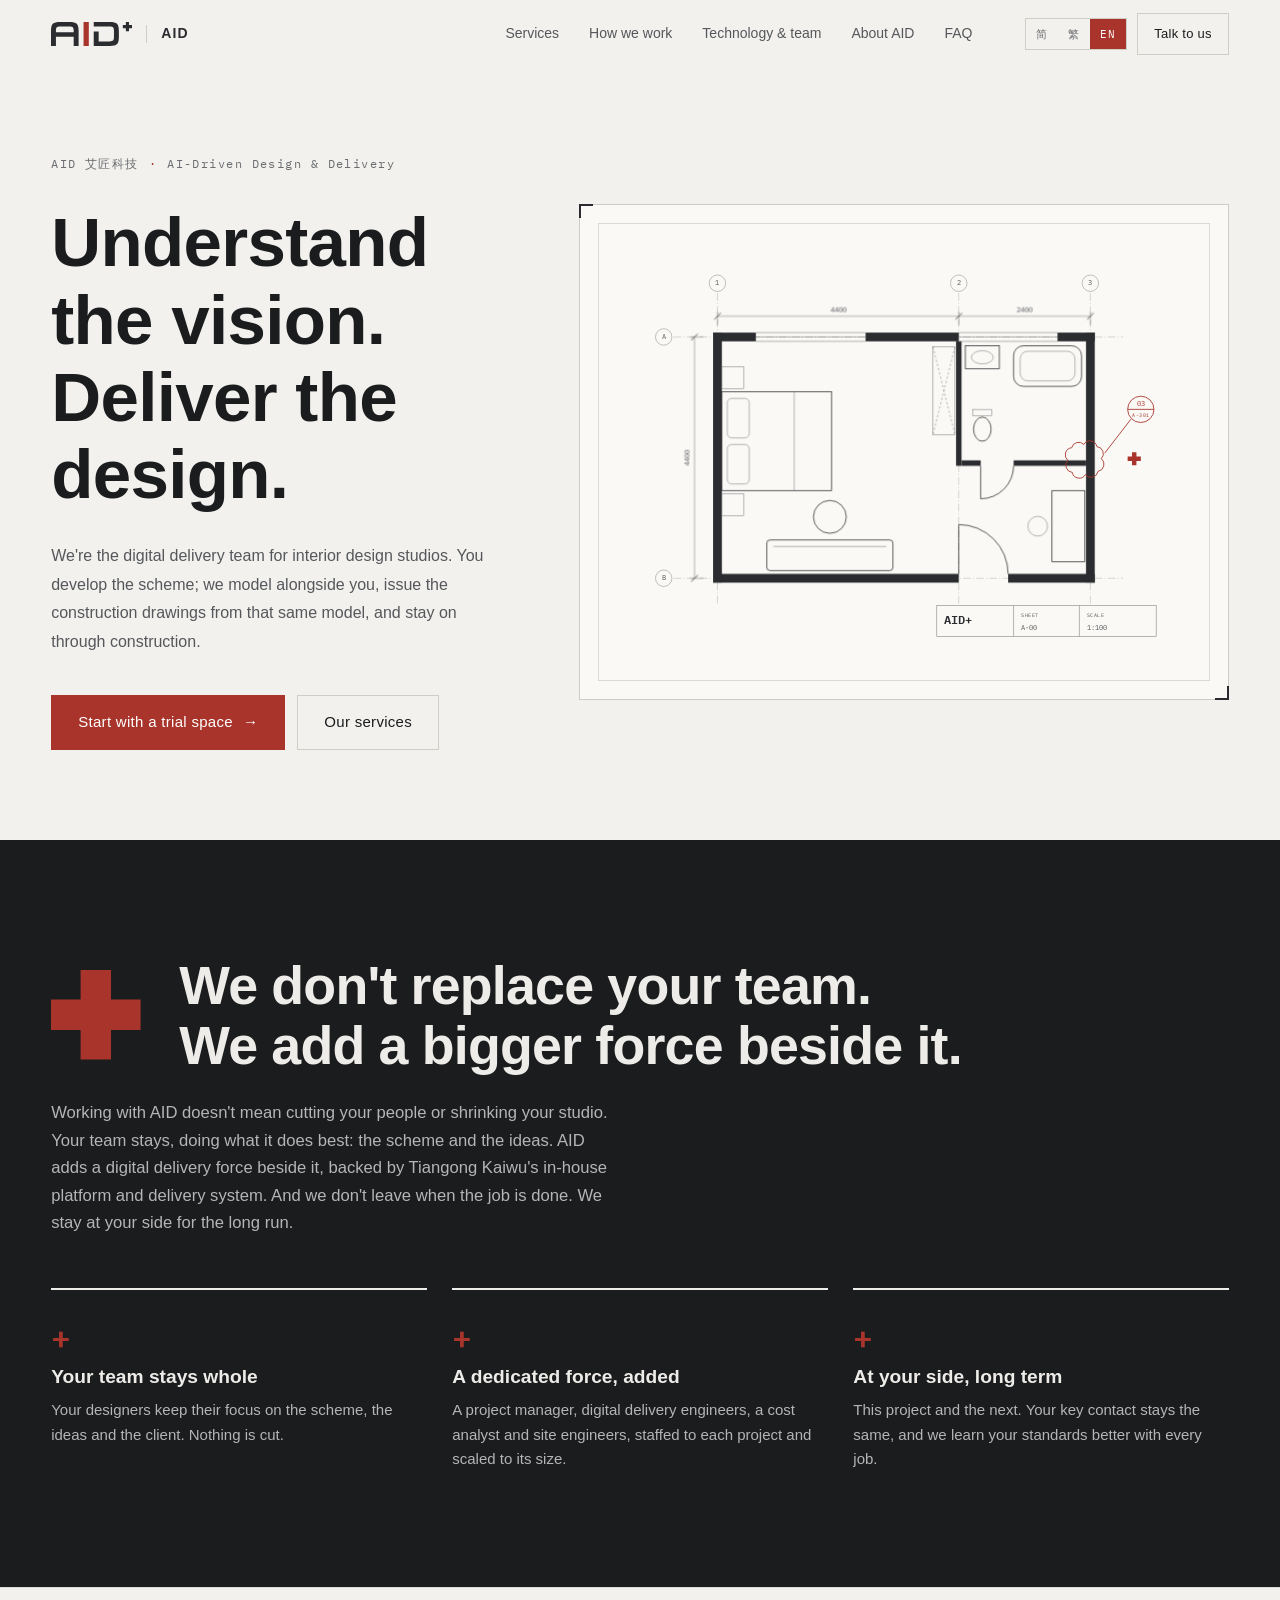
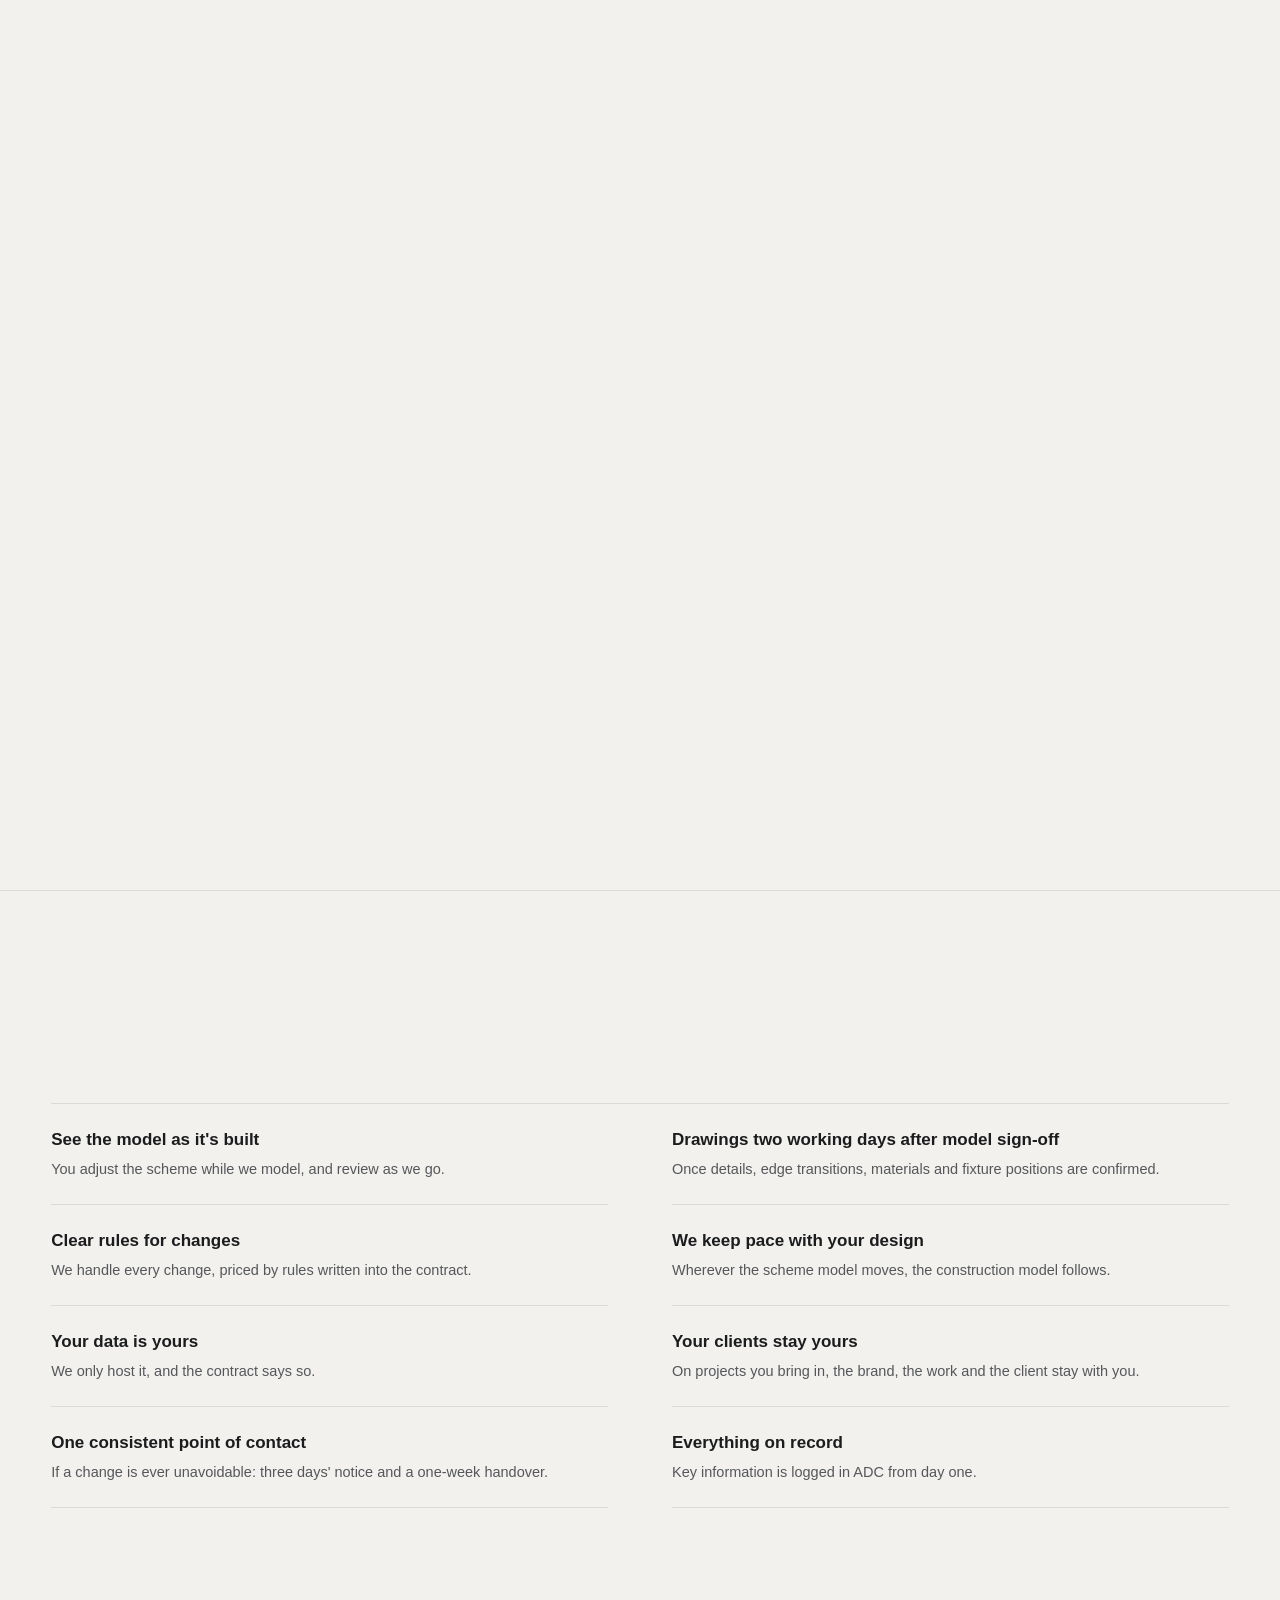
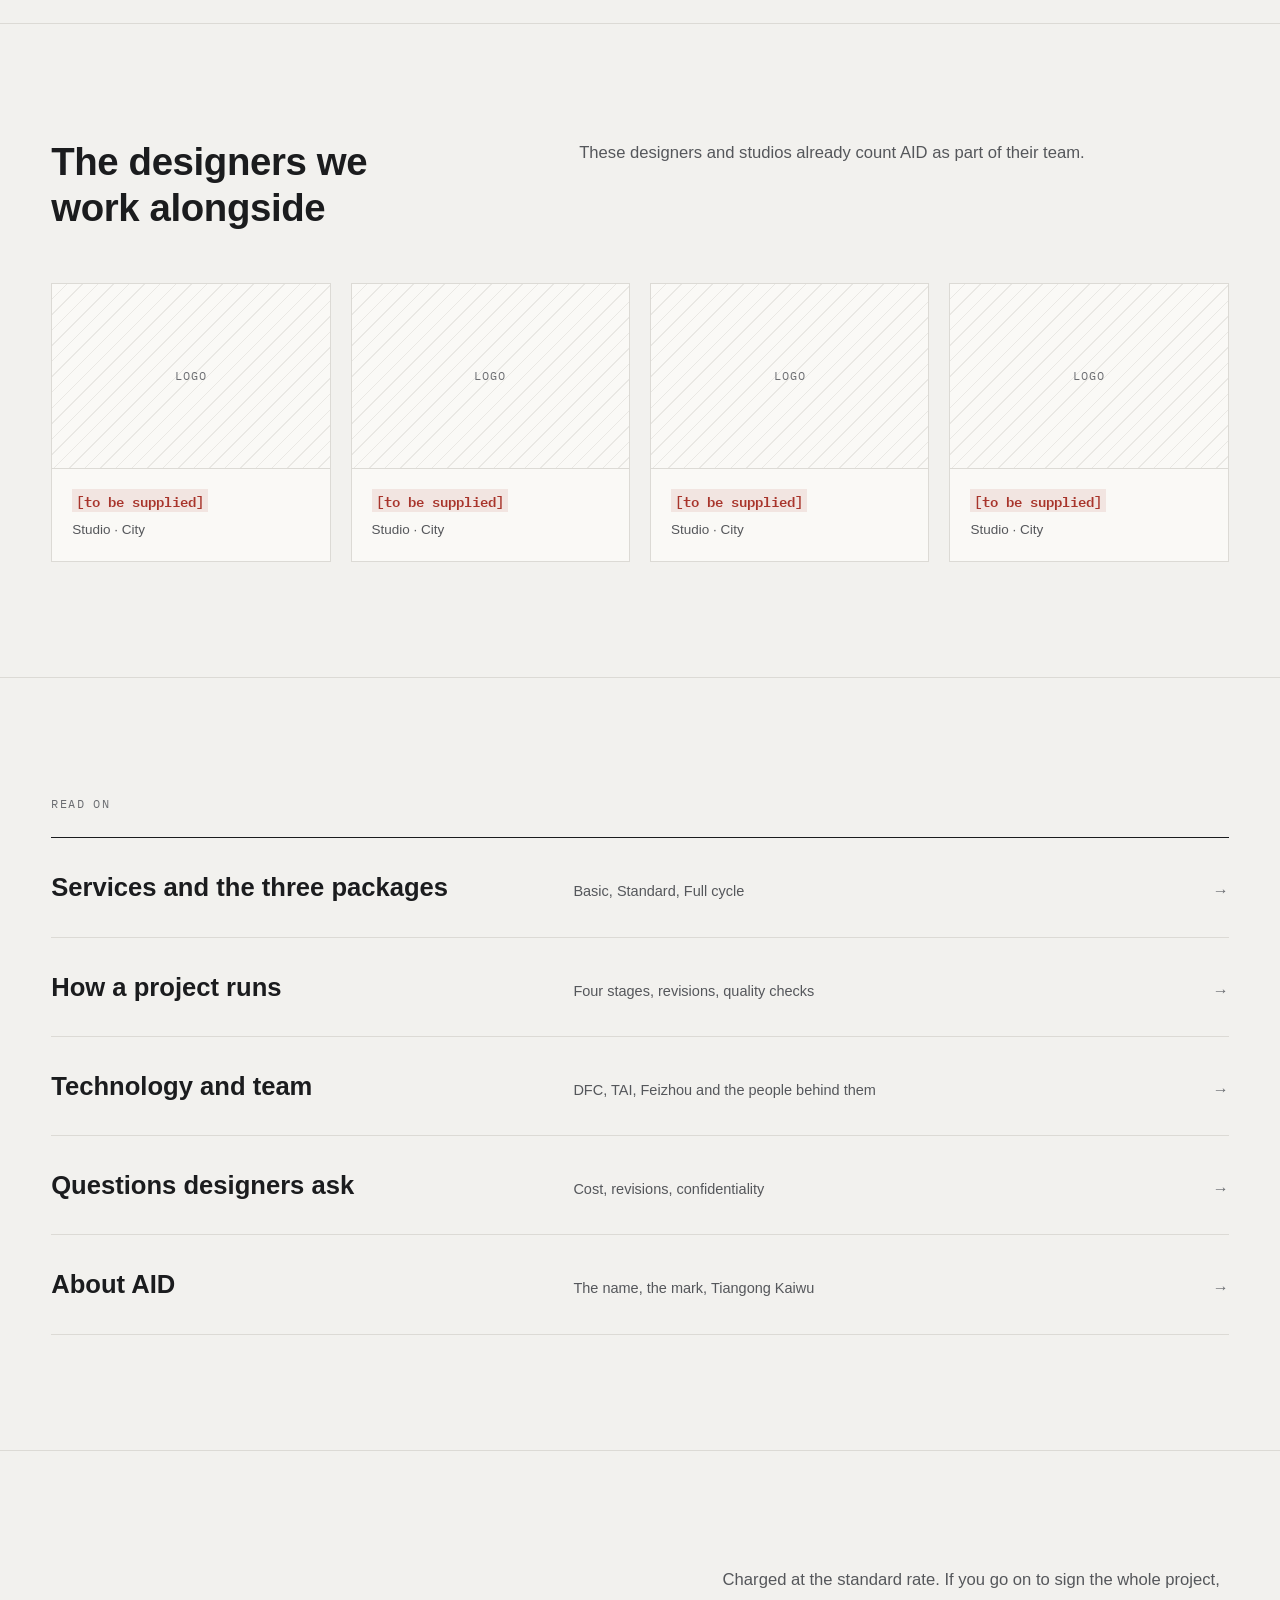
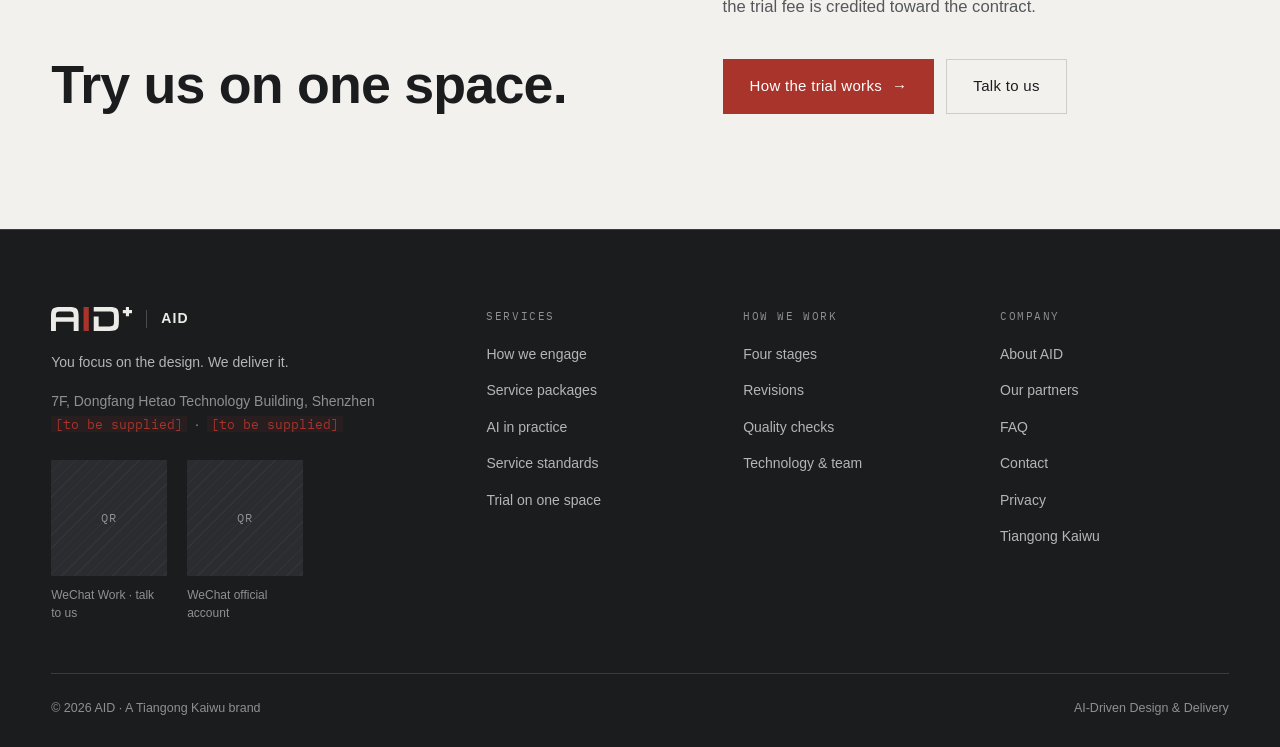
==== commit 16abb210: "去掉序号与「核心理念」深色块，删除图签栏 DFC 2.0 - 关于页核心理念改为纸底排版：理念大字 + 细线释义 + 一句引言 - 全站去掉 01/02/03 序号（AI 能力、试做、联系三问、八项承" ====
--- a/index.html
+++ b/index.html
@@ -156,7 +156,7 @@
             <line class="dw-thin" x1="820" y1="640" x2="820" y2="696"/>
             <text class="dw-t dw-t--b" x="574" y="674">AID+</text>
             <text class="dw-t dw-t--s" x="714" y="660">SHEET</text><text class="dw-t" x="714" y="684">A-00</text>
-            <text class="dw-t dw-t--s" x="834" y="660">MODEL</text><text class="dw-t" x="834" y="684">DFC 2.0</text>
+            <text class="dw-t dw-t--s" x="834" y="660">SCALE</text><text class="dw-t" x="834" y="684">1:100</text>
           </g>
         </svg>
       </figure>
--- a/assets/css/main.css
+++ b/assets/css/main.css
@@ -353,16 +353,14 @@
 .stage__c{ border-top:1px solid var(--line); padding-top:12px; font-size:14.5px; font-weight:700; color:var(--accent); }
 
 /* ---- 15. Steps ---------------------------------------------------------- */
-.steps{ counter-reset:s; border-top:1px solid var(--line); }
-.steps > li{ counter-increment:s; display:grid;
-  grid-template-columns:64px minmax(0,3fr) minmax(0,6fr); gap:clamp(16px,3vw,40px);
+/* No 01 / 02 / 03 counters: rows are told apart by their headings and rules. */
+.steps{ border-top:1px solid var(--line); }
+.steps > li{ display:grid;
+  grid-template-columns:minmax(0,3fr) minmax(0,6fr); gap:clamp(16px,3vw,40px);
   padding-block:clamp(20px,2.4vw,30px); border-bottom:1px solid var(--line); align-items:start; }
-@media (max-width:820px){ .steps > li{ grid-template-columns:44px 1fr; } .steps > li > p{ grid-column:2; } }
-.steps > li::before{ content:counter(s,decimal-leading-zero);
-  font-family:var(--font-mono); font-size:13px; letter-spacing:.1em; color:var(--accent); padding-top:3px; }
+@media (max-width:820px){ .steps > li{ grid-template-columns:1fr; gap:6px; } }
 /* Heading-only rows (no description column), e.g. the contact page questions. */
-.steps--solo > li{ grid-template-columns:64px minmax(0,1fr); }
-@media (max-width:820px){ .steps--solo > li{ grid-template-columns:44px 1fr; } }
+.steps--solo > li{ grid-template-columns:minmax(0,1fr); }
 .steps h3{ font-size:clamp(17px,1.4vw,20px); font-weight:700; }
 .steps p{ color:var(--muted); font-size:15px; }
 
@@ -373,11 +371,11 @@
 .split > div:last-child{ border-right:0; }
 @media (max-width:760px){ .split > div:nth-child(2){ border-right:0; } .split > div:nth-child(-n+2){ border-bottom:1px solid var(--line); } }
 .split p{ padding:clamp(18px,2vw,28px); }
-.split p + p{ background:#1B1C1E; color:#EDECE8; }
+.split p + p{ border-top:2px solid var(--brand); }
 .split small{ display:block; font-size:13px; color:var(--faint); margin-bottom:6px; }
-.split p + p small{ color:#8E9093; }
+.split p + p small{ color:var(--accent); }
 .split strong{ font-size:clamp(22px,2.4vw,34px); font-weight:700; }
-.split p + p strong{ color:#EDECE8; }
+.split p + p strong{ color:var(--brand); }
 
 /* ---- 17. Org chart ------------------------------------------------------ */
 .org{ display:grid; gap:12px; }
@@ -543,6 +541,33 @@
 @keyframes planIn{ from{ opacity:0; transform:translateY(4px); } to{ opacity:1; transform:none; } }
 @media (prefers-reduced-motion:reduce){ .plan__g{ opacity:1; animation:none; } }
 
+/* Inner-page header on paper, closed by a title-block strip ("sheet bar"):
+   every page reads as one sheet of the set — A-01 services, A-02 process … */
+.phero--paper{ background:var(--bg); color:var(--fg); padding-top:clamp(120px,13vw,172px); padding-bottom:0; }
+.phero--paper .h1,.phero--paper .display{ font-weight:600; }
+.sheetbar{ margin-top:clamp(40px,5vw,72px); display:grid; grid-template-columns:auto auto minmax(0,1fr);
+  border:1px solid var(--line-strong); border-bottom:0; font-family:var(--font-mono); font-size:11px;
+  letter-spacing:.1em; color:var(--faint); }
+.sheetbar > span{ padding:10px 16px; border-right:1px solid var(--line-strong); white-space:nowrap; }
+.sheetbar > span:last-child{ border-right:0; }
+.sheetbar b{ color:var(--brand); font-weight:600; }
+.sheetbar__logo{ color:var(--graphite); font-weight:600; font-size:13px; letter-spacing:.02em; }
+@media (max-width:560px){ .sheetbar{ grid-template-columns:auto minmax(0,1fr); } .sheetbar > span:nth-child(n+3){ display:none; } .sheetbar > span:nth-child(2){ border-right:0; } }
+.phero--paper + .section{ border-top:1px solid var(--line-strong); }
+
+/* Sections on paper are divided by a hairline, never by a colour change. */
+main > .section + .section:not([data-surface]){ border-top:1px solid var(--line); }
+
+/* Cards become ruled entries: no box, no fill, a rule on top. The few real
+   "grids" (packages, stages, org chart, image tiles) keep their frames. */
+.card{ background:transparent; border:0; border-top:1px solid var(--line-strong);
+  padding:clamp(18px,2vw,24px) 0 0; min-height:0; }
+a.card:hover{ transform:none; border-top-color:var(--brand); }
+.card--ink{ background:transparent; border:0; border-top:2px solid var(--brand); color:var(--fg);
+  --fg:#1B1C1E; --muted:#55575B; --faint:#6B6D71; --line:#DCDAD5; --accent:#A8342B; }
+[data-surface="dark"] .card{ border-top-color:#4A4B4F; }
+.card__ix{ font-size:12px; }
+
 /* A section separated by a hairline instead of a colour band. */
 .section--rule{ border-top:1px solid var(--line); }
 .section--rule + .section--rule{ border-top:1px solid var(--line); }
@@ -570,12 +595,9 @@
 
 /* Commitments: a two-column ruled list, no cards. */
 .plist{ display:grid; grid-template-columns:repeat(2,minmax(0,1fr)); column-gap:clamp(32px,5vw,80px);
-  counter-reset:p; border-top:1px solid var(--line); }
+  border-top:1px solid var(--line); }
 @media (max-width:760px){ .plist{ grid-template-columns:1fr; } }
-.plist li{ counter-increment:p; display:grid; grid-template-columns:40px minmax(0,1fr); column-gap:12px;
-  padding-block:clamp(16px,1.8vw,22px); border-bottom:1px solid var(--line); }
-.plist li::before{ content:counter(p,decimal-leading-zero); grid-row:span 2; font-family:var(--font-mono);
-  font-size:13px; color:var(--accent); padding-top:3px; }
+.plist li{ display:flex; flex-direction:column; padding-block:clamp(16px,1.8vw,22px); border-bottom:1px solid var(--line); }
 .plist b{ font-size:17px; font-weight:700; }
 .plist li > span{ font-size:14.5px; color:var(--muted); margin-top:4px; }
 
@@ -596,6 +618,15 @@
 .cta2{ border-top:1px solid var(--line); }
 .cta2__in{ display:grid; grid-template-columns:minmax(0,6fr) minmax(0,5fr); gap:clamp(28px,5vw,80px); align-items:end; }
 @media (max-width:860px){ .cta2__in{ grid-template-columns:1fr; } }
+
+/* The creed (About page): set as type on paper, not as a dark slide of cards. */
+.creed{ font-size:clamp(28px,3.8vw,52px); line-height:1.35; font-weight:500; letter-spacing:.01em; color:var(--fg); max-width:22em; }
+html[data-lang="zh"] .creed,html[data-lang="hant"] .creed{ letter-spacing:.06em; line-height:1.5; }
+.creed__note{ margin-top:clamp(28px,3vw,40px); padding-left:20px; border-left:2px solid var(--brand);
+  font-size:clamp(16px,1.3vw,19px); line-height:1.8; color:var(--fg); max-width:40em; }
+
+/* Cards that no longer open with an index: the title leads. */
+.card > .card__t--top:first-child{ margin-top:0; }
 
 /* ---- 18. CTA band ------------------------------------------------------- */
 .cta{ position:relative; overflow:hidden; }
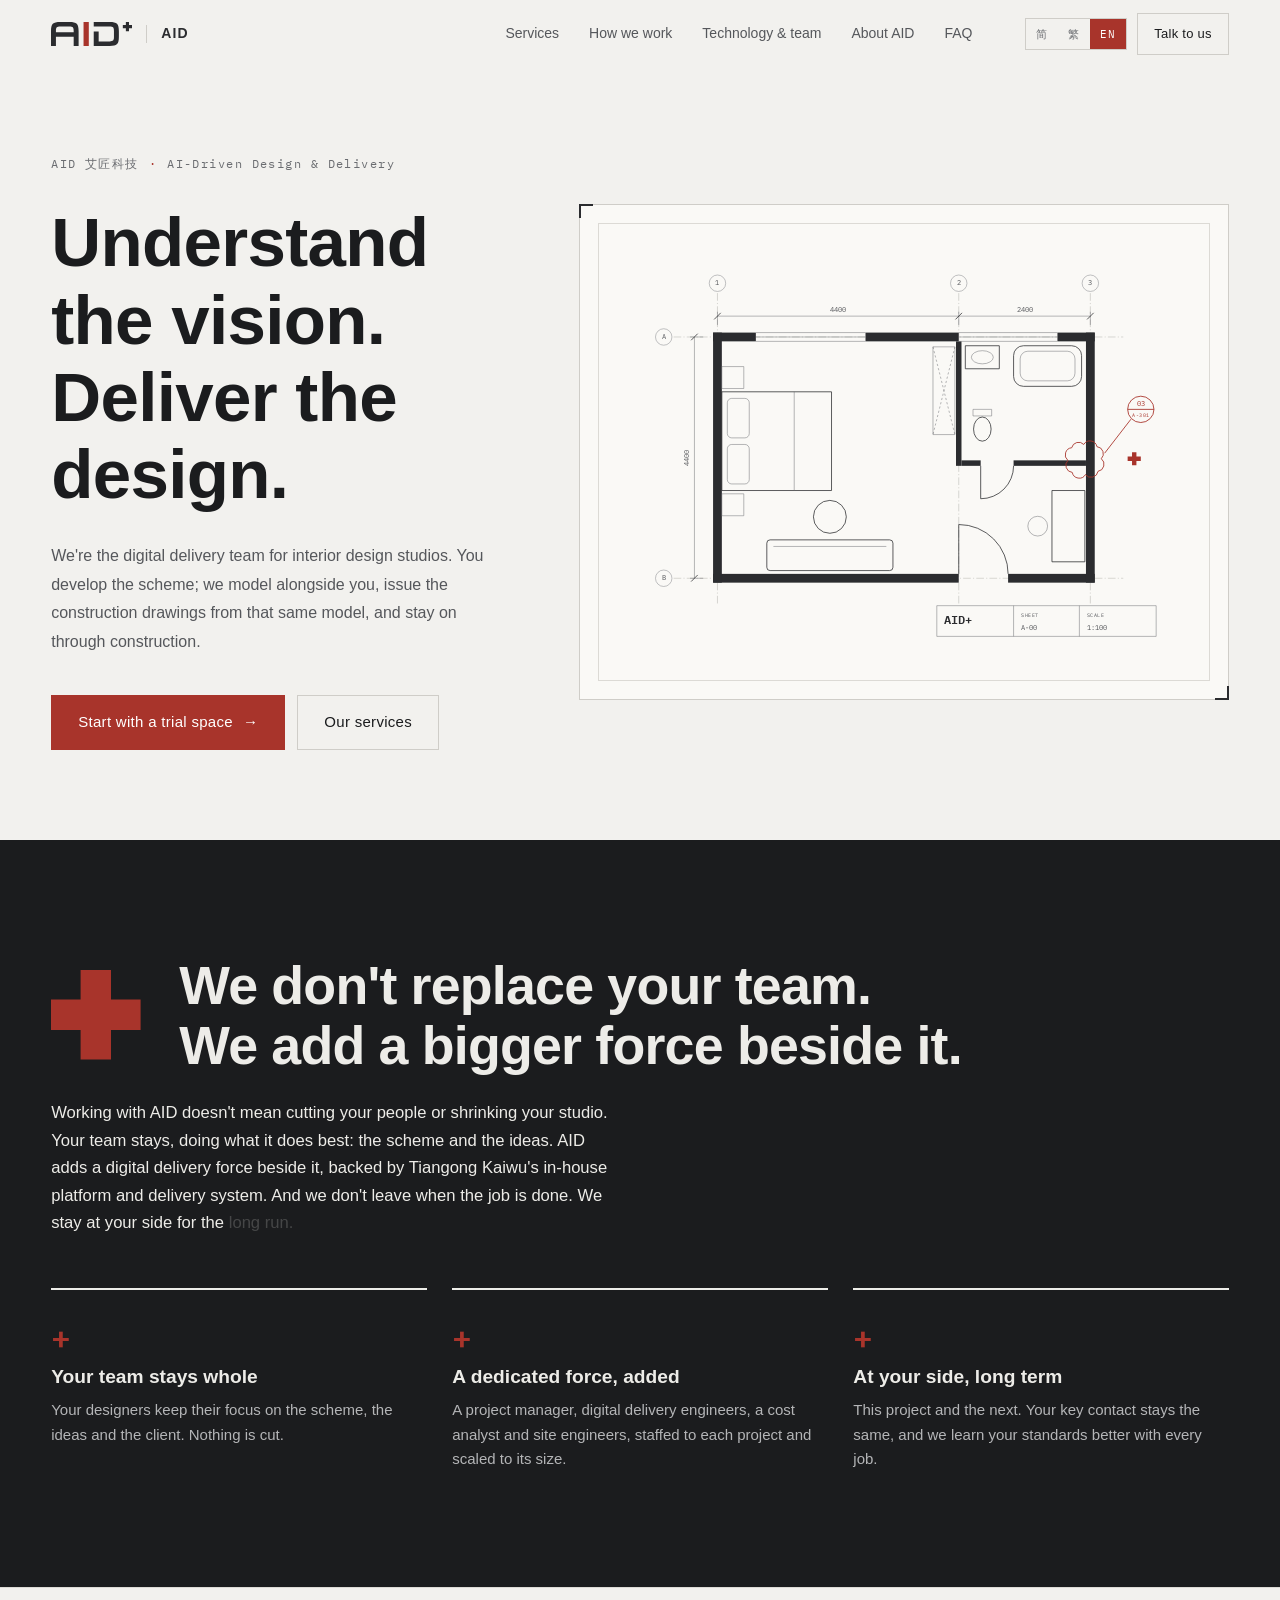
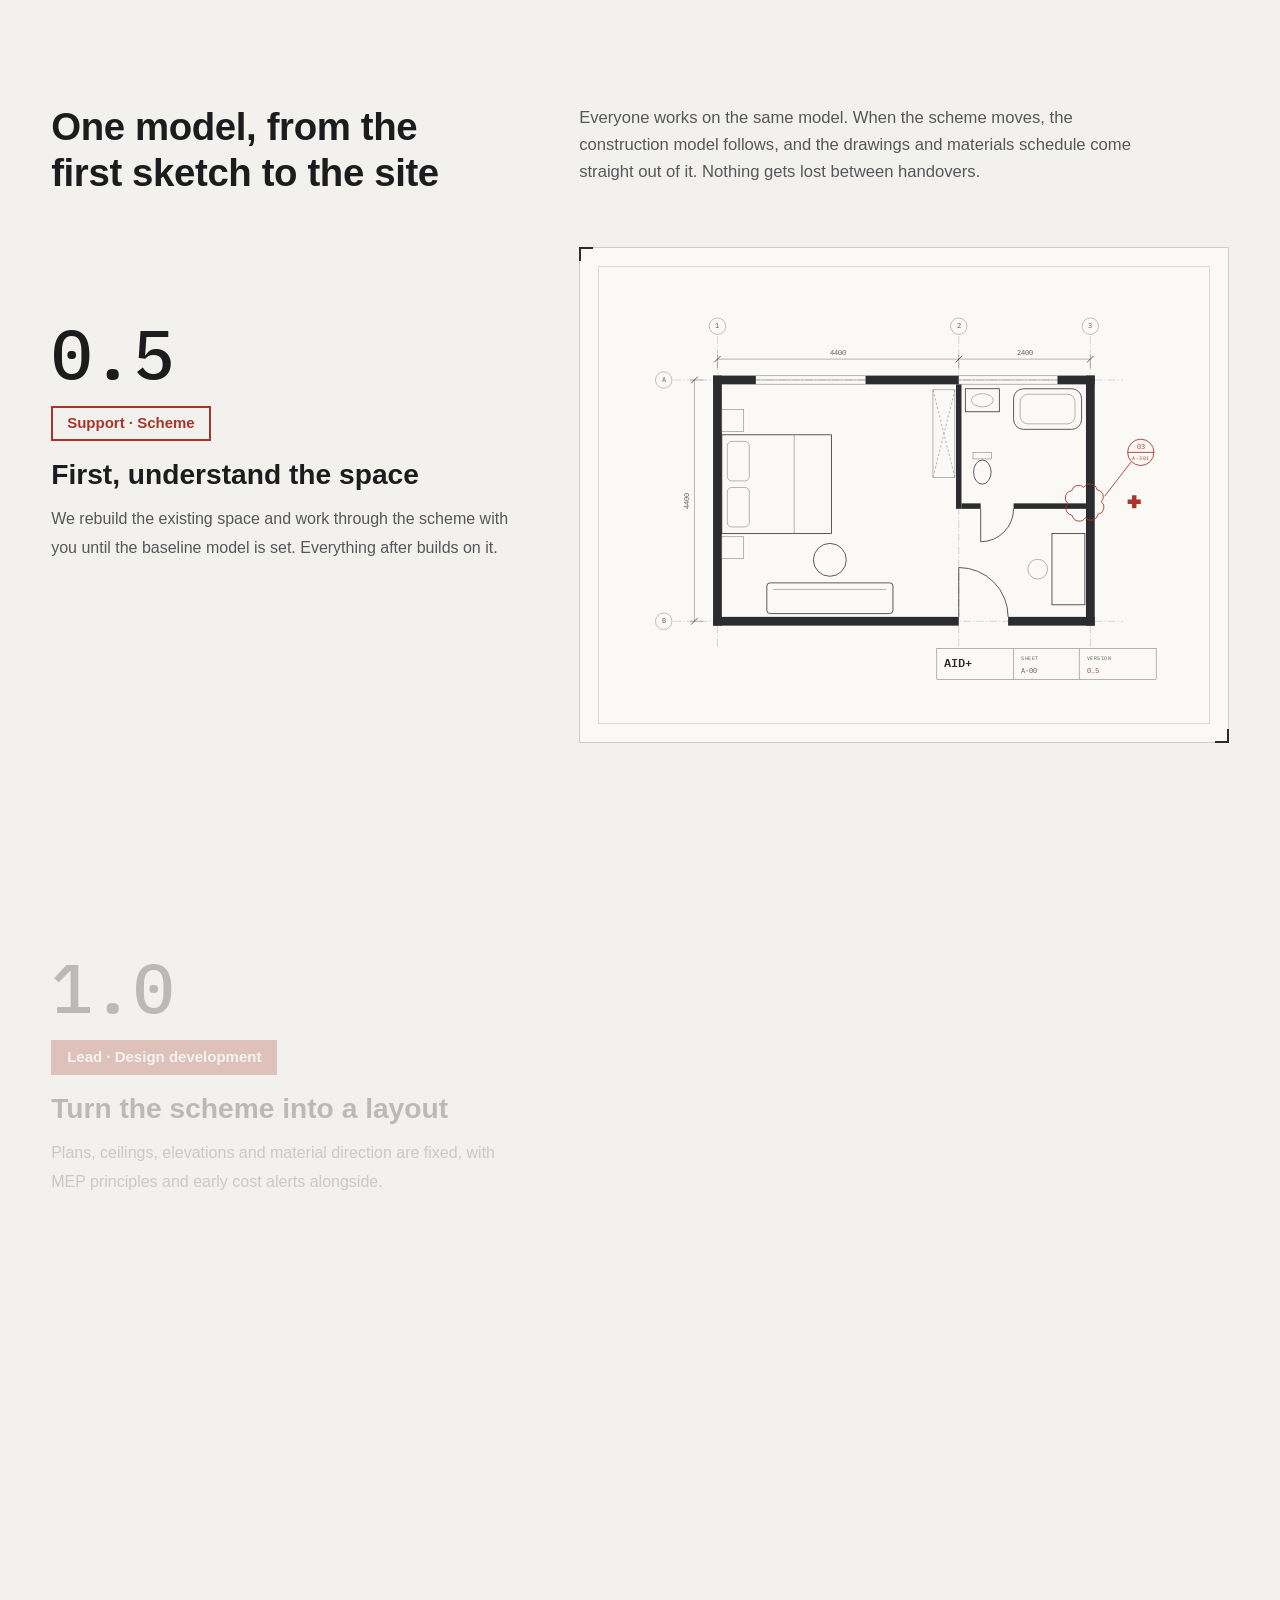
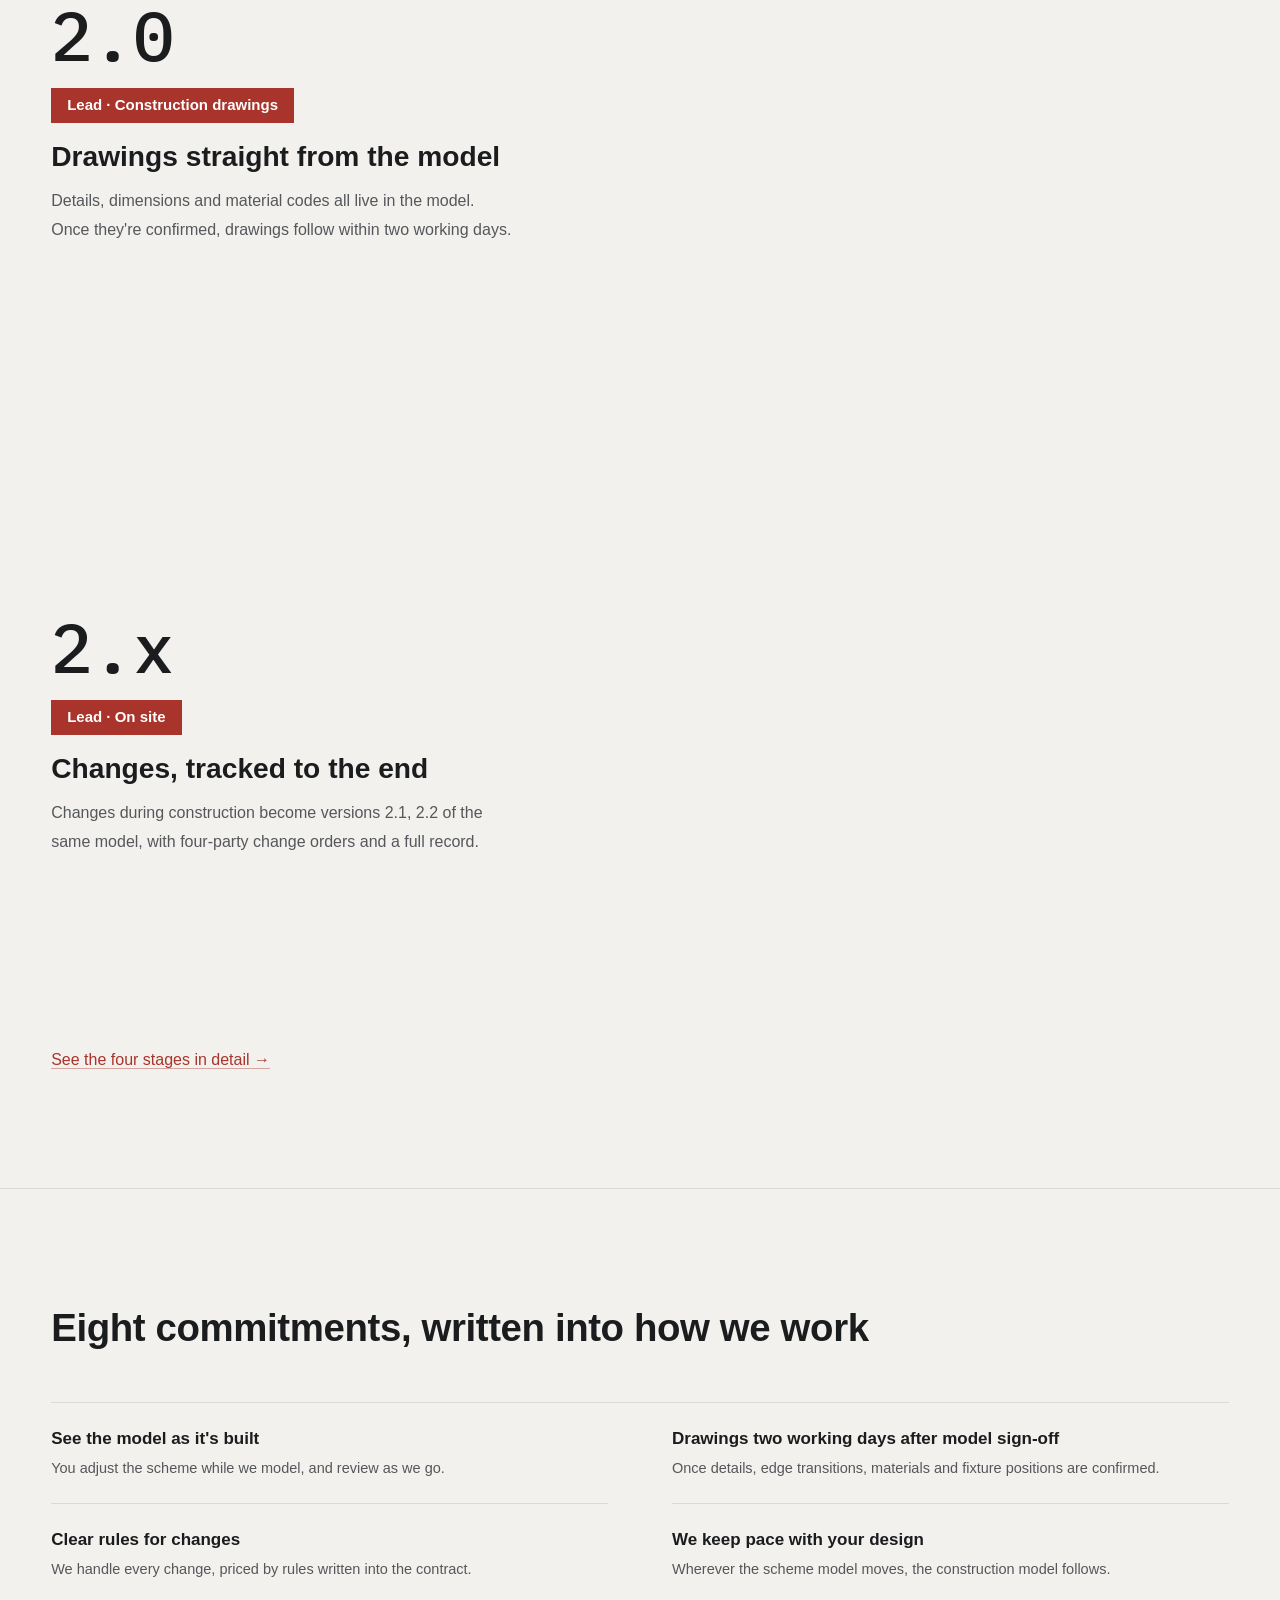
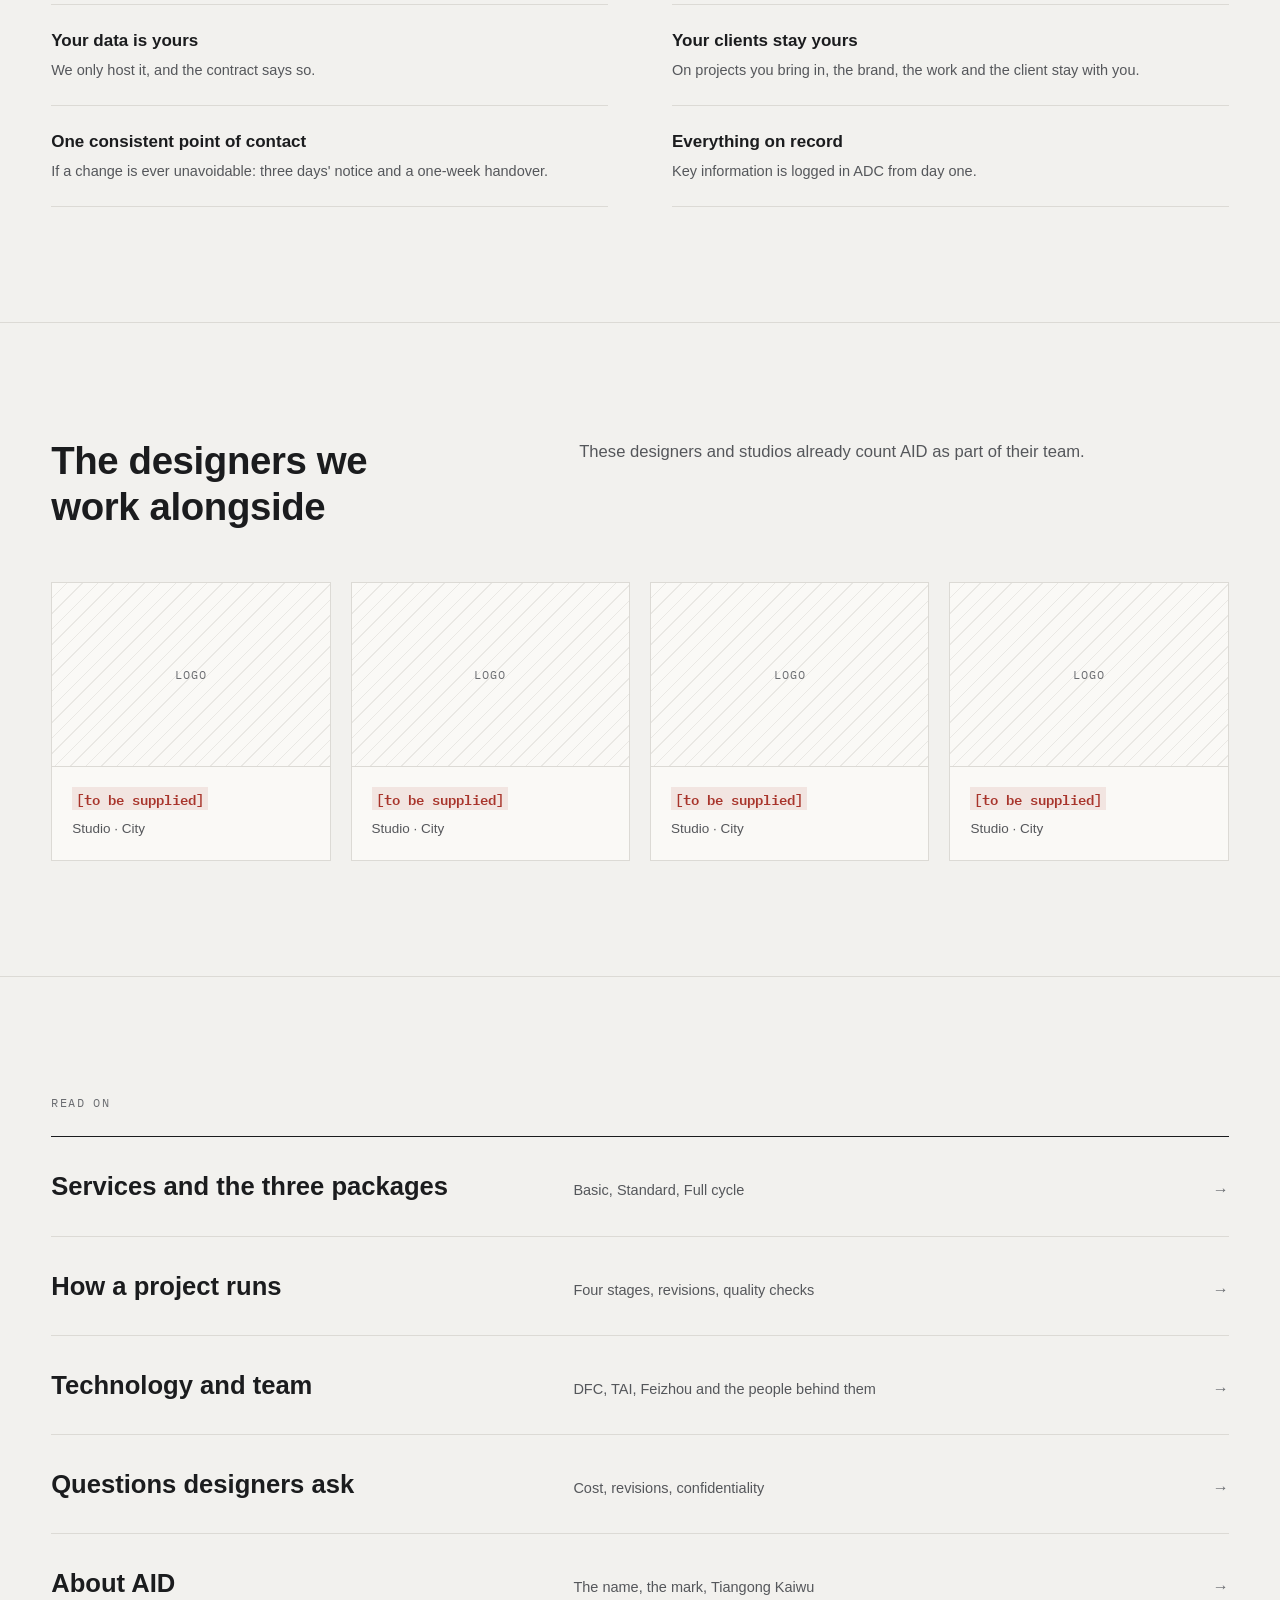
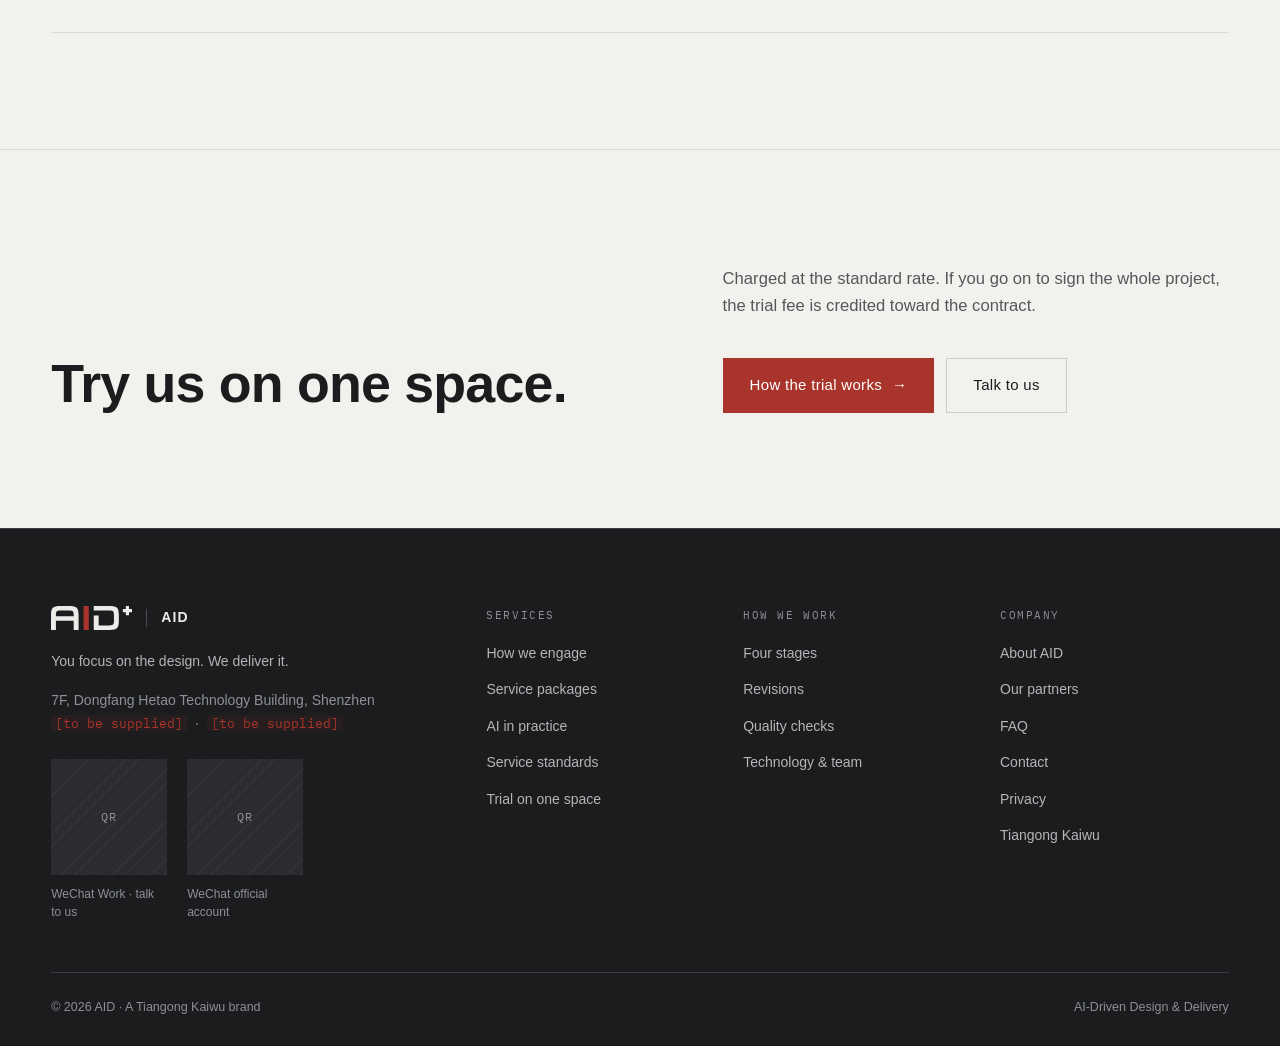
==== commit 7bb3a32b: "苹果式动效：图纸随滚动生长、逐线画出、文字逐字点亮、玻璃副导航、页面过渡 - 首页「一个模型」改为滚动叙事：四个阶段滚过时图纸逐层出现，图签版本号同步 - 首屏平面图按画图顺序逐线描出 - 「加法」段" ====
--- a/index.html
+++ b/index.html
@@ -45,7 +45,7 @@
 (function(){try{var k={zh:"zh-CN",hant:"zh-Hant",en:"en"},q=new URLSearchParams(location.search).get("lang"),
 s=localStorage.getItem("aid-lang"),n=(navigator.language||"zh").toLowerCase(),
 l=k[q]?q:k[s]?s:/^zh-(tw|hk|mo|hant)/.test(n)?"hant":n.indexOf("en")===0?"en":"zh",d=document.documentElement;
-d.setAttribute("data-lang",l);d.setAttribute("lang",k[l]);}catch(e){}})();
+d.setAttribute("data-lang",l);d.setAttribute("lang",k[l]);d.classList.add("js");}catch(e){}})();
 </script>
 <link rel="preload" href="assets/fonts/plex-mono-400.woff2" as="font" type="font/woff2" crossorigin>
 <link rel="stylesheet" href="assets/css/main.css">
@@ -75,7 +75,7 @@
       </div>
 
       <figure class="sheet reveal" data-delay="100" aria-hidden="true">
-        <svg class="plan" viewBox="0 0 1000 720" role="presentation">
+        <svg class="plan plan--draw" viewBox="0 0 1000 720" role="presentation">
           <!-- axes -->
           <g class="plan__g plan__axes">
             <line class="dw-axis" x1="160" y1="70" x2="160" y2="640"/>
@@ -173,7 +173,7 @@
           <span data-lang="zh">不是替换您的团队，<br>是多一支更大的力量</span><span data-lang="hant">不是替換您的團隊，<br>是多一支更大的力量</span>
         </h2>
       </div>
-      <p class="lede mt-m reveal" data-delay="80">
+      <p class="lede mt-m reveal" data-delay="80" data-scrub>
         <span data-lang="en">Working with AID doesn't mean cutting your people or shrinking your studio. Your team stays, doing what it does best: the scheme and the ideas. AID adds a digital delivery force beside it, backed by Tiangong Kaiwu's in-house platform and delivery system. And we don't leave when the job is done. We stay at your side for the long run.</span>
         <span data-lang="zh">和 AID 合作，不是裁掉自己的人、削弱自己的团队。您的团队还在，继续做最擅长的方案与创意；AID 是加在您身边的一支数字建造力量，背后是天宫开物的自研平台和整套交付体系。而且这支力量不是做完一单就走，而是长期在您左右。</span><span data-lang="hant">和 AID 合作，不是裁掉自己的人、削弱自己的團隊。您的團隊還在，繼續做最擅長的方案與創意；AID 是加在您身邊的一支數位建造力量，背後是天宮開物的自研平台和整套交付體系。而且這支力量不是做完一單就走，而是長期在您左右。</span>
       </p>
@@ -205,30 +205,120 @@
         </p>
       </div>
 
-      <div class="roles mt-l reveal" role="table" aria-label="AID role by stage">
-        <div class="roles__head" role="row">
-          <span role="columnheader"><b>0.5</b><span data-lang="en">Scheme</span><span data-lang="zh">方案</span><span data-lang="hant">方案</span></span>
-          <span role="columnheader"><b>1.0</b><span data-lang="en">Design development</span><span data-lang="zh">扩初</span><span data-lang="hant">初步設計</span></span>
-          <span role="columnheader"><b>2.0</b><span data-lang="en">Construction drawings</span><span data-lang="zh">施工图</span><span data-lang="hant">施工圖</span></span>
-          <span role="columnheader"><b>2.x</b><span data-lang="en">On site</span><span data-lang="zh">施工配合</span><span data-lang="hant">施工配合</span></span>
-        </div>
-        <div class="roles__row" role="row">
-          <div class="roles__bar roles__bar--assist" style="grid-column:1 / 2" role="cell">
-            <b><span data-lang="en">Support · Scheme</span><span data-lang="zh">辅 · 方案辅助</span><span data-lang="hant">輔 · 方案輔助</span></b>
-            <span><span data-lang="en">We revise alongside you and build the baseline model.</span><span data-lang="zh">陪大师改方案，建立方案基准模型。</span><span data-lang="hant">陪大師改方案，建立方案基準模型。</span></span>
-          </div>
-        </div>
-        <div class="roles__row" role="row">
-          <div class="roles__bar" style="grid-column:2 / 4" role="cell">
-            <b><span data-lang="en">Lead · Construction drawings</span><span data-lang="zh">主 · 施工图落地</span><span data-lang="hant">主 · 施工圖落地</span></b>
-            <span><span data-lang="en">Modeling, detailing and materials, with every drawing generated from the model.</span><span data-lang="zh">建模、深化、节点、物料，由模型生成施工图。</span><span data-lang="hant">建模、深化、節點、物料，由模型生成施工圖。</span></span>
-          </div>
-        </div>
-        <div class="roles__row" role="row">
-          <div class="roles__bar" style="grid-column:4 / 5" role="cell">
-            <b><span data-lang="en">Lead · On site</span><span data-lang="zh">主 · 现场技术服务</span><span data-lang="hant">主 · 現場技術服務</span></b>
-            <span><span data-lang="en">Tender clarifications, briefings, inspections, design changes.</span><span data-lang="zh">招标答疑、技术交底、巡场驻场、设计变更。</span><span data-lang="hant">招標答疑、施工技術說明、工地巡視駐場、設計變更。</span></span>
-          </div>
+      <div class="story mt-l" data-story>
+        <div class="story__steps">
+        <div class="story__step" data-step="1">
+          <p class="story__v">0.5</p>
+          <p class="story__tag"><span class="tag"><span data-lang="en">Support · Scheme</span><span data-lang="zh">辅 · 方案阶段</span><span data-lang="hant">輔 · 方案階段</span></span></p>
+          <h3 class="story__t"><span data-lang="en">First, understand the space</span><span data-lang="zh">先把空间读懂</span><span data-lang="hant">先把空間讀懂</span></h3>
+          <p class="story__d"><span data-lang="en">We rebuild the existing space and work through the scheme with you until the baseline model is set. Everything after builds on it.</span><span data-lang="zh">还原现状，陪大师改方案，建立方案基准模型。后面的每一步，都从这一版往下深化。</span><span data-lang="hant">還原現狀，陪大師改方案，建立方案基準模型。後面的每一步，都從這一版往下深化。</span></p>
+        </div>
+        <div class="story__step" data-step="2">
+          <p class="story__v">1.0</p>
+          <p class="story__tag"><span class="tag tag--fill"><span data-lang="en">Lead · Design development</span><span data-lang="zh">主 · 扩初阶段</span><span data-lang="hant">主 · 初步設計階段</span></span></p>
+          <h3 class="story__t"><span data-lang="en">Turn the scheme into a layout</span><span data-lang="zh">把方案落成布局</span><span data-lang="hant">把方案落成佈局</span></h3>
+          <p class="story__d"><span data-lang="en">Plans, ceilings, elevations and material direction are fixed, with MEP principles and early cost alerts alongside.</span><span data-lang="zh">平面、天花、立面和主要材料方向定下来，机电点位原则和成本预警同步给到。</span><span data-lang="hant">平面、天花、立面和主要材料方向定下來，機電點位原則和成本預警同步給到。</span></p>
+        </div>
+        <div class="story__step" data-step="3">
+          <p class="story__v">2.0</p>
+          <p class="story__tag"><span class="tag tag--fill"><span data-lang="en">Lead · Construction drawings</span><span data-lang="zh">主 · 施工图阶段</span><span data-lang="hant">主 · 施工圖階段</span></span></p>
+          <h3 class="story__t"><span data-lang="en">Drawings straight from the model</span><span data-lang="zh">从模型直接出图</span><span data-lang="hant">從模型直接出圖</span></h3>
+          <p class="story__d"><span data-lang="en">Details, dimensions and material codes all live in the model. Once they're confirmed, drawings follow within two working days.</span><span data-lang="zh">节点、尺寸、物料编码全部落在模型上。节点、收口、物料、点位确认后，2 个工作日出图。</span><span data-lang="hant">節點、尺寸、物料編碼全部落在模型上。節點、收邊、物料、點位確認後，2 個工作日出圖。</span></p>
+        </div>
+        <div class="story__step" data-step="4">
+          <p class="story__v">2.x</p>
+          <p class="story__tag"><span class="tag tag--fill"><span data-lang="en">Lead · On site</span><span data-lang="zh">主 · 施工配合</span><span data-lang="hant">主 · 施工配合</span></span></p>
+          <h3 class="story__t"><span data-lang="en">Changes, tracked to the end</span><span data-lang="zh">改到哪，跟到哪</span><span data-lang="hant">改到哪，跟到哪</span></h3>
+          <p class="story__d"><span data-lang="en">Changes during construction become versions 2.1, 2.2 of the same model, with four-party change orders and a full record.</span><span data-lang="zh">施工中要改，就在同一个模型上出 2.1、2.2 变更版本，变更单四方签字，全程留痕。</span><span data-lang="hant">施工中要改，就在同一個模型上出 2.1、2.2 變更版本，變更單四方簽字，全程留下紀錄。</span></p>
+        </div>
+        </div>
+        <div class="story__stage">
+          <figure class="sheet story__sheet" aria-hidden="true">
+          <svg class="plan plan--story" viewBox="0 0 1000 720" role="presentation" data-at="4">
+          <!-- axes -->
+          <g class="plan__g plan__axes">
+            <line class="dw-axis" x1="160" y1="70" x2="160" y2="640"/>
+            <line class="dw-axis" x1="600" y1="70" x2="600" y2="640"/>
+            <line class="dw-axis" x1="840" y1="70" x2="840" y2="640"/>
+            <line class="dw-axis" x1="80" y1="150" x2="900" y2="150"/>
+            <line class="dw-axis" x1="80" y1="590" x2="900" y2="590"/>
+            <circle class="dw-bub" cx="160" cy="52" r="15"/><text class="dw-t dw-t--c" x="160" y="56">1</text>
+            <circle class="dw-bub" cx="600" cy="52" r="15"/><text class="dw-t dw-t--c" x="600" y="56">2</text>
+            <circle class="dw-bub" cx="840" cy="52" r="15"/><text class="dw-t dw-t--c" x="840" y="56">3</text>
+            <circle class="dw-bub" cx="62" cy="150" r="15"/><text class="dw-t dw-t--c" x="62" y="154">A</text>
+            <circle class="dw-bub" cx="62" cy="590" r="15"/><text class="dw-t dw-t--c" x="62" y="594">B</text>
+          </g>
+          <!-- dimensions -->
+          <g class="plan__g plan__dims">
+            <line class="dw-thin" x1="160" y1="112" x2="840" y2="112"/>
+            <line class="dw-thin" x1="160" y1="104" x2="160" y2="128"/><line class="dw-thin" x1="600" y1="104" x2="600" y2="128"/><line class="dw-thin" x1="840" y1="104" x2="840" y2="128"/>
+            <line class="dw-tick" x1="154" y1="118" x2="166" y2="106"/><line class="dw-tick" x1="594" y1="118" x2="606" y2="106"/><line class="dw-tick" x1="834" y1="118" x2="846" y2="106"/>
+            <text class="dw-t dw-t--c" x="380" y="104">4400</text><text class="dw-t dw-t--c" x="720" y="104">2400</text>
+            <line class="dw-thin" x1="118" y1="150" x2="118" y2="590"/>
+            <line class="dw-thin" x1="110" y1="150" x2="134" y2="150"/><line class="dw-thin" x1="110" y1="590" x2="134" y2="590"/>
+            <line class="dw-tick" x1="112" y1="156" x2="124" y2="144"/><line class="dw-tick" x1="112" y1="596" x2="124" y2="584"/>
+            <text class="dw-t dw-t--c" x="104" y="374" transform="rotate(-90 104 370)">4400</text>
+          </g>
+          <!-- walls -->
+          <g class="plan__g plan__walls">
+            <rect class="dw-wall" x="152" y="142" width="78" height="16"/>
+            <rect class="dw-wall" x="430" y="142" width="170" height="16"/>
+            <rect class="dw-wall" x="780" y="142" width="68" height="16"/>
+            <rect class="dw-wall" x="152" y="582" width="448" height="16"/>
+            <rect class="dw-wall" x="690" y="582" width="158" height="16"/>
+            <rect class="dw-wall" x="152" y="142" width="16" height="456"/>
+            <rect class="dw-wall" x="832" y="142" width="16" height="456"/>
+            <rect class="dw-wall" x="595" y="158" width="10" height="227"/>
+            <rect class="dw-wall" x="605" y="375" width="35" height="10"/>
+            <rect class="dw-wall" x="700" y="375" width="132" height="10"/>
+            <!-- windows -->
+            <path class="dw-thin" d="M230 142H430M230 150H430M230 158H430M600 142H780M600 150H780M600 158H780"/>
+          </g>
+          <!-- doors + furniture -->
+          <g class="plan__g plan__furn">
+            <path class="dw-line" d="M600 582V492M690 582A90 90 0 0 0 600 492"/>
+            <path class="dw-line" d="M640 385V445M700 385A60 60 0 0 1 640 445"/>
+            <rect class="dw-line" x="168" y="250" width="200" height="180"/>
+            <rect class="dw-thin" x="178" y="262" width="40" height="72" rx="8"/>
+            <rect class="dw-thin" x="178" y="346" width="40" height="72" rx="8"/>
+            <line class="dw-thin" x1="300" y1="250" x2="300" y2="430"/>
+            <rect class="dw-thin" x="168" y="204" width="40" height="40"/>
+            <rect class="dw-thin" x="168" y="436" width="40" height="40"/>
+            <rect class="dw-line" x="250" y="520" width="230" height="56" rx="6"/>
+            <line class="dw-thin" x1="262" y1="532" x2="468" y2="532"/>
+            <circle class="dw-line" cx="365" cy="478" r="30"/>
+            <rect class="dw-thin" x="553" y="168" width="40" height="160"/>
+            <path class="dw-thin dw-dash" d="M553 168L593 328M593 168L553 328"/>
+            <rect class="dw-line" x="770" y="430" width="60" height="130"/>
+            <circle class="dw-thin" cx="744" cy="495" r="18"/>
+            <rect class="dw-line" x="700" y="166" width="124" height="74" rx="18"/>
+            <rect class="dw-thin" x="712" y="176" width="100" height="54" rx="14"/>
+            <rect class="dw-line" x="612" y="166" width="62" height="42"/>
+            <ellipse class="dw-thin" cx="643" cy="187" rx="20" ry="12"/>
+            <rect class="dw-thin" x="626" y="282" width="34" height="12"/>
+            <ellipse class="dw-line" cx="643" cy="318" rx="16" ry="22"/>
+          </g>
+          <!-- revision: cloud + detail callout -->
+          <g class="plan__g plan__red">
+            <path class="dw-red" d="M806 352a13 13 0 0 1 22-6a13 13 0 0 1 24 4a13 13 0 0 1 8 22a13 13 0 0 1-6 23a13 13 0 0 1-23 6a13 13 0 0 1-24-4a13 13 0 0 1-8-22a13 13 0 0 1 7-23z"/>
+            <line class="dw-red" x1="866" y1="362" x2="914" y2="300"/>
+            <circle class="dw-red" cx="932" cy="282" r="24"/>
+            <line class="dw-red" x1="908" y1="282" x2="956" y2="282"/>
+            <text class="dw-t dw-t--c dw-t--red" x="932" y="276">03</text>
+            <text class="dw-t dw-t--c dw-t--red dw-t--s" x="932" y="296">A-301</text>
+            <path class="dw-plus" d="M916 360h8v8h8v8h-8v8h-8v-8h-8v-8h8z"/>
+          </g>
+          <!-- title block -->
+          <g class="plan__g plan__tb">
+            <rect class="dw-thin" x="560" y="640" width="400" height="56"/>
+            <line class="dw-thin" x1="700" y1="640" x2="700" y2="696"/>
+            <line class="dw-thin" x1="820" y1="640" x2="820" y2="696"/>
+            <text class="dw-t dw-t--b" x="574" y="674">AID+</text>
+            <text class="dw-t dw-t--s" x="714" y="660">SHEET</text><text class="dw-t" x="714" y="684">A-00</text>
+            <text class="dw-t dw-t--s" x="834" y="660">VERSION</text><text class="dw-t dw-t--red" x="834" y="684" data-ver>2.x</text>
+          </g>
+        </svg>
+          </figure>
         </div>
       </div>
       <p class="mt-m reveal"><a class="link" href="process.html"><span data-lang="en">See the four stages in detail</span><span data-lang="zh">查看四个阶段的详细工作流</span><span data-lang="hant">查看四個階段的詳細工作流</span> →</a></p>
--- a/assets/css/main.css
+++ b/assets/css/main.css
@@ -181,11 +181,18 @@
   position:fixed; inset:0 0 auto 0; z-index:100; color:#EDECE8;
   border-bottom:1px solid transparent; transition:.3s var(--ease);
 }
+/* Frosted glass once the page scrolls: a translucent tint, a strong blur and
+   saturation boost so what passes underneath stays colourful but soft, a
+   hairline edge and a soft shadow for thickness. */
 .hdr.is-stuck{
-  background:rgba(27,28,30,.92);
-  backdrop-filter:blur(14px) saturate(140%);
-  -webkit-backdrop-filter:blur(14px) saturate(140%);
-  border-bottom-color:#3A3B3E;
+  background:rgba(27,28,30,.62);
+  backdrop-filter:blur(22px) saturate(180%);
+  -webkit-backdrop-filter:blur(22px) saturate(180%);
+  border-bottom-color:rgba(255,255,255,.10);
+  box-shadow:inset 0 1px 0 rgba(255,255,255,.06), 0 10px 30px rgba(0,0,0,.18);
+}
+@supports not ((backdrop-filter:blur(1px)) or (-webkit-backdrop-filter:blur(1px))){
+  .hdr.is-stuck{ background:rgba(27,28,30,.95); }
 }
 .hdr__in{ display:flex; align-items:center; gap:clamp(20px,3vw,48px); height:68px; }
 .brand{ display:flex; align-items:center; gap:14px; flex:0 0 auto; color:#ECEBE7; }
@@ -228,7 +235,7 @@
 @media (max-width:1180px){
   .nav{
     position:fixed; inset:68px 0 auto 0; flex-direction:column; align-items:stretch; gap:0;
-    background:#1B1C1E; border-bottom:1px solid #3A3B3E;
+    background:rgba(27,28,30,.97); border-bottom:1px solid #3A3B3E;
     padding:8px var(--gutter) 24px; margin:0;
     transform:translateY(-8px); opacity:0; pointer-events:none; transition:.28s var(--ease);
   }
@@ -497,9 +504,14 @@
 .hdr--light .btn--ghost:hover{ border-color:var(--fg); }
 .hdr--light .burger span,.hdr--light .burger span::before,.hdr--light .burger span::after{ background:var(--fg); }
 .hdr--light .burger[aria-expanded="true"] span{ background:transparent; }
-.hdr--light.is-stuck{ background:rgba(242,241,237,.94); border-bottom-color:var(--line); }
+.hdr--light.is-stuck{ background:rgba(242,241,237,.5);
+  backdrop-filter:blur(26px) saturate(190%); -webkit-backdrop-filter:blur(26px) saturate(190%); border-bottom-color:rgba(27,28,30,.10);
+  box-shadow:inset 0 -1px 0 rgba(255,255,255,.55), 0 10px 30px rgba(27,28,30,.08); }
+@supports not ((backdrop-filter:blur(1px)) or (-webkit-backdrop-filter:blur(1px))){
+  .hdr--light.is-stuck{ background:rgba(242,241,237,.96); }
+}
 @media (max-width:1180px){
-  .hdr--light .nav{ background:var(--bg); border-bottom-color:var(--line); }
+  .hdr--light .nav{ background:rgba(242,241,237,.97); border-bottom-color:var(--line); }
   .hdr--light .nav a{ border-bottom-color:var(--line-soft); }
 }
 
@@ -628,6 +640,70 @@
 /* Cards that no longer open with an index: the title leads. */
 .card > .card__t--top:first-child{ margin-top:0; }
 
+/* ==========================================================================
+   MOTION — restrained, scroll-led, Apple-like. Everything here switches off
+   for visitors who ask their system for reduced motion.
+   ========================================================================== */
+
+/* Page-to-page crossfade (cross-document View Transitions; browsers without
+   support just navigate normally). The header keeps still between pages. */
+@view-transition{ navigation:auto; }
+::view-transition-old(root),::view-transition-new(root){ animation-duration:.38s; animation-timing-function:cubic-bezier(.22,.61,.36,1); }
+header[data-hdr]{ view-transition-name:site-header; }
+@media (prefers-reduced-motion:reduce){ @view-transition{ navigation:none; } }
+
+/* Hero drawing drawn line by line (site.js initDraw). Hidden until the
+   script takes over, so it never flashes complete first. */
+.plan--draw .plan__g{ animation:none; opacity:1; }
+.js .plan--draw .plan__g{ opacity:0; }
+@media (prefers-reduced-motion:reduce){ .js .plan--draw .plan__g{ opacity:1; } }
+
+/* Scroll story: the sheet stays put while four steps scroll past, and the
+   drawing gains a layer per stage (site.js initStory). */
+.story{ display:grid; grid-template-columns:minmax(0,5fr) minmax(0,7fr); gap:clamp(32px,5vw,80px); }
+.story__step{ min-height:72vh; display:flex; flex-direction:column; justify-content:center;
+  opacity:.25; transition:opacity .45s var(--ease); }
+.story__step:first-child{ min-height:56vh; justify-content:flex-start; padding-top:8vh; }
+.story__step:last-child{ min-height:64vh; }
+.story__step.is-active{ opacity:1; }
+.story__v{ font-family:var(--font-mono); font-size:clamp(44px,5.4vw,76px); font-weight:500; line-height:1; color:var(--fg); }
+.story__tag{ margin-top:18px; }
+.story__t{ margin-top:16px; font-size:clamp(22px,2.2vw,30px); font-weight:600; line-height:1.3; }
+.story__d{ margin-top:12px; font-size:16px; line-height:1.8; color:var(--muted); max-width:30em; }
+.story__stage{ position:relative; }
+.story__sheet{ position:sticky; top:calc(68px + clamp(32px,8vh,96px)); }
+.plan--story .plan__g{ animation:none; opacity:1; transition:opacity .6s var(--ease), transform .6s var(--ease); }
+.plan--story[data-at="1"] :is(.plan__furn,.plan__dims,.plan__tb,.plan__red),
+.plan--story[data-at="2"] :is(.plan__dims,.plan__tb,.plan__red),
+.plan--story[data-at="3"] .plan__red{ opacity:0; transform:translateY(6px); }
+@media (max-width:960px){
+  .story{ grid-template-columns:1fr; gap:0; }
+  .story__stage{ order:-1; position:sticky; top:68px; z-index:2; background:var(--bg); padding-block:10px; }
+  .story__sheet{ position:static; max-width:520px; }
+  .story__step,.story__step:first-child,.story__step:last-child{ min-height:58vh; padding-top:0; justify-content:center; }
+}
+@media (prefers-reduced-motion:reduce){ .story__step{ opacity:1; } .plan--story .plan__g{ transition:none; } }
+
+/* Words light up as the paragraph scrolls through (site.js initScrub). */
+.is-scrub{ color:var(--fg); }
+.is-scrub .w{ opacity:.2; transition:opacity .3s var(--ease); }
+.is-scrub .w.on{ opacity:1; }
+
+/* Glass sub-nav on inner pages: slides out from under the header once the
+   page title has scrolled away (site.js renderSubnav). */
+.subnav{ position:fixed; top:68px; left:0; right:0; z-index:99;
+  background:rgba(242,241,237,.55); backdrop-filter:blur(26px) saturate(190%); -webkit-backdrop-filter:blur(26px) saturate(190%);
+  border-bottom:1px solid rgba(27,28,30,.10); box-shadow:0 10px 30px rgba(27,28,30,.06);
+  transform:translateY(-100%); opacity:0; pointer-events:none; transition:transform .4s var(--ease), opacity .3s var(--ease); }
+.subnav.is-on{ transform:none; opacity:1; pointer-events:auto; }
+.subnav__in{ display:flex; align-items:center; justify-content:space-between; gap:16px; height:52px; }
+.subnav__t{ font-size:15px; font-weight:600; color:var(--fg); white-space:nowrap; overflow:hidden; text-overflow:ellipsis; }
+.subnav__t small{ font-family:var(--font-mono); font-size:11px; font-weight:400; letter-spacing:.1em; color:var(--faint); margin-left:12px; }
+.subnav .btn{ padding:8px 16px; font-size:13px; }
+@supports not ((backdrop-filter:blur(1px)) or (-webkit-backdrop-filter:blur(1px))){ .subnav{ background:rgba(242,241,237,.96); } }
+/* In-page anchors land below the header and the sub-nav. */
+section[id]{ scroll-margin-top:132px; }
+
 /* ---- 18. CTA band ------------------------------------------------------- */
 .cta{ position:relative; overflow:hidden; }
 .cta__in{ position:relative; z-index:1; display:flex; flex-wrap:wrap; gap:32px;
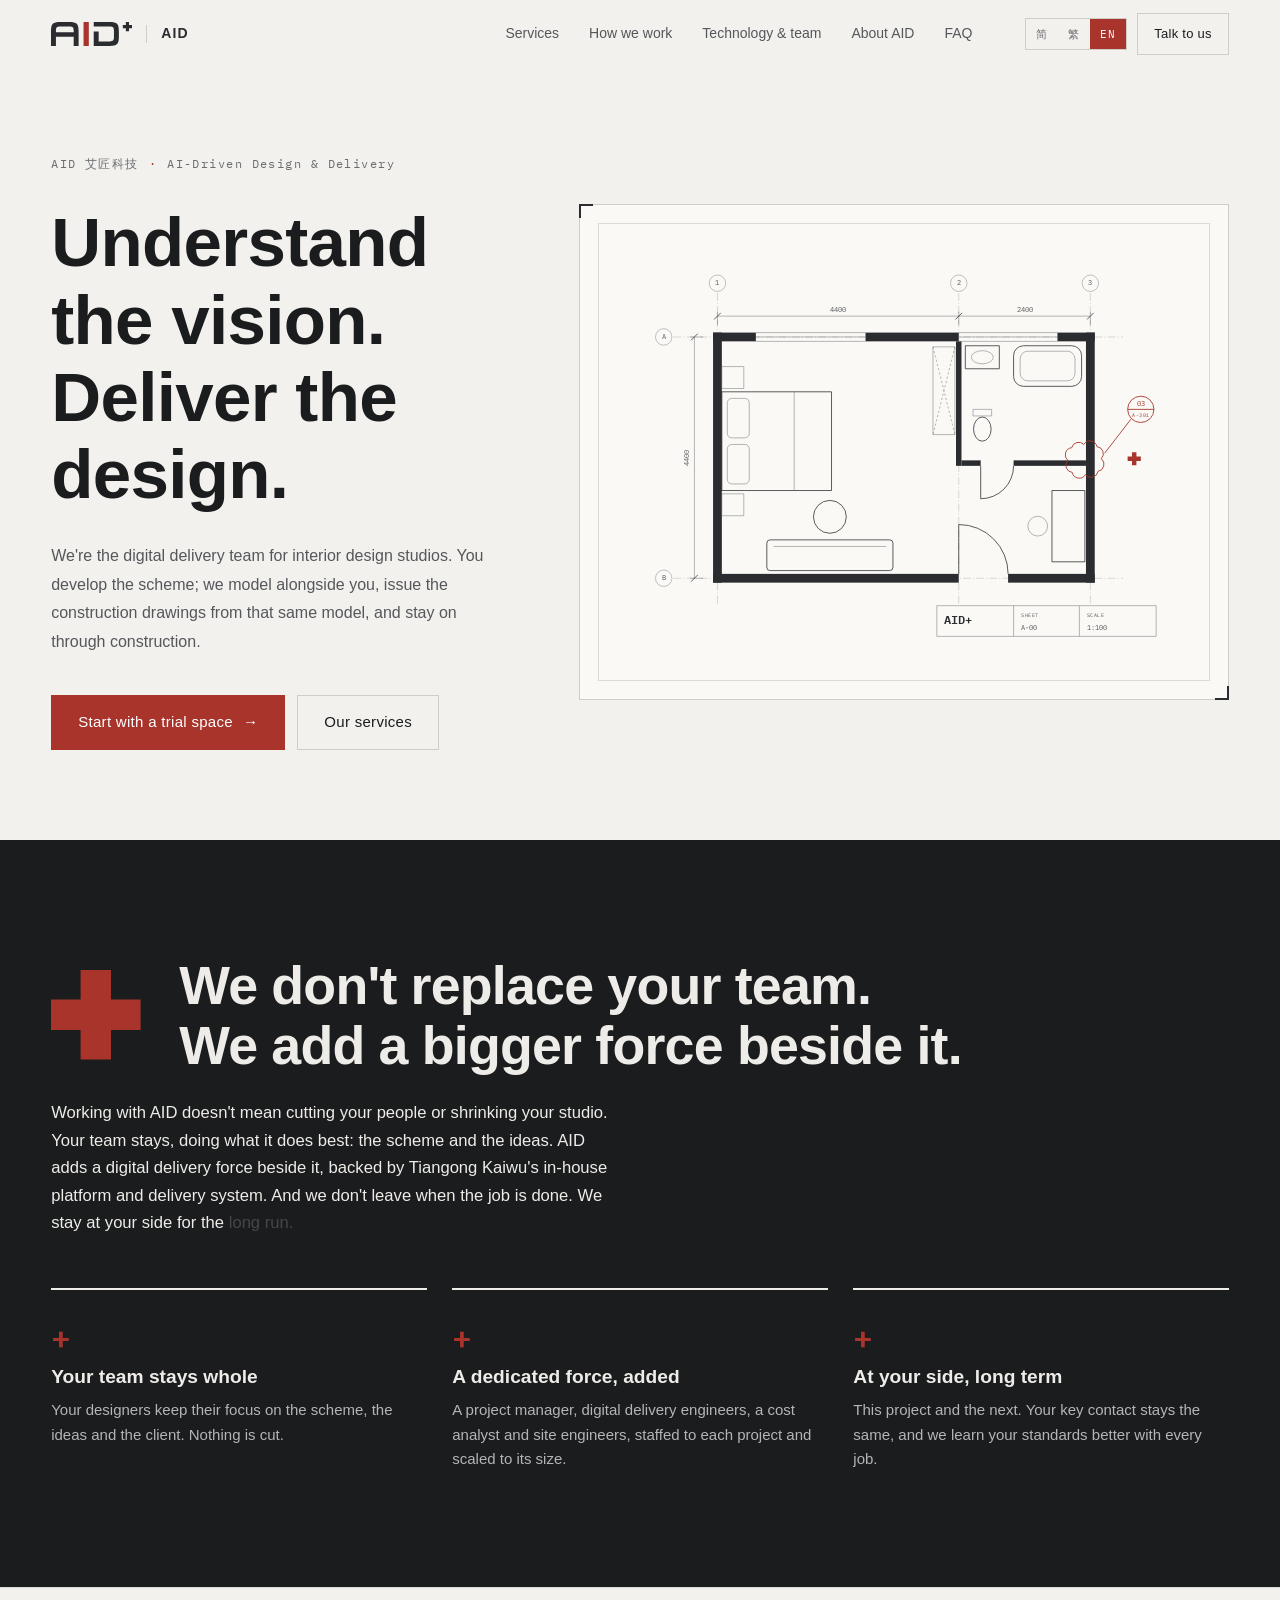
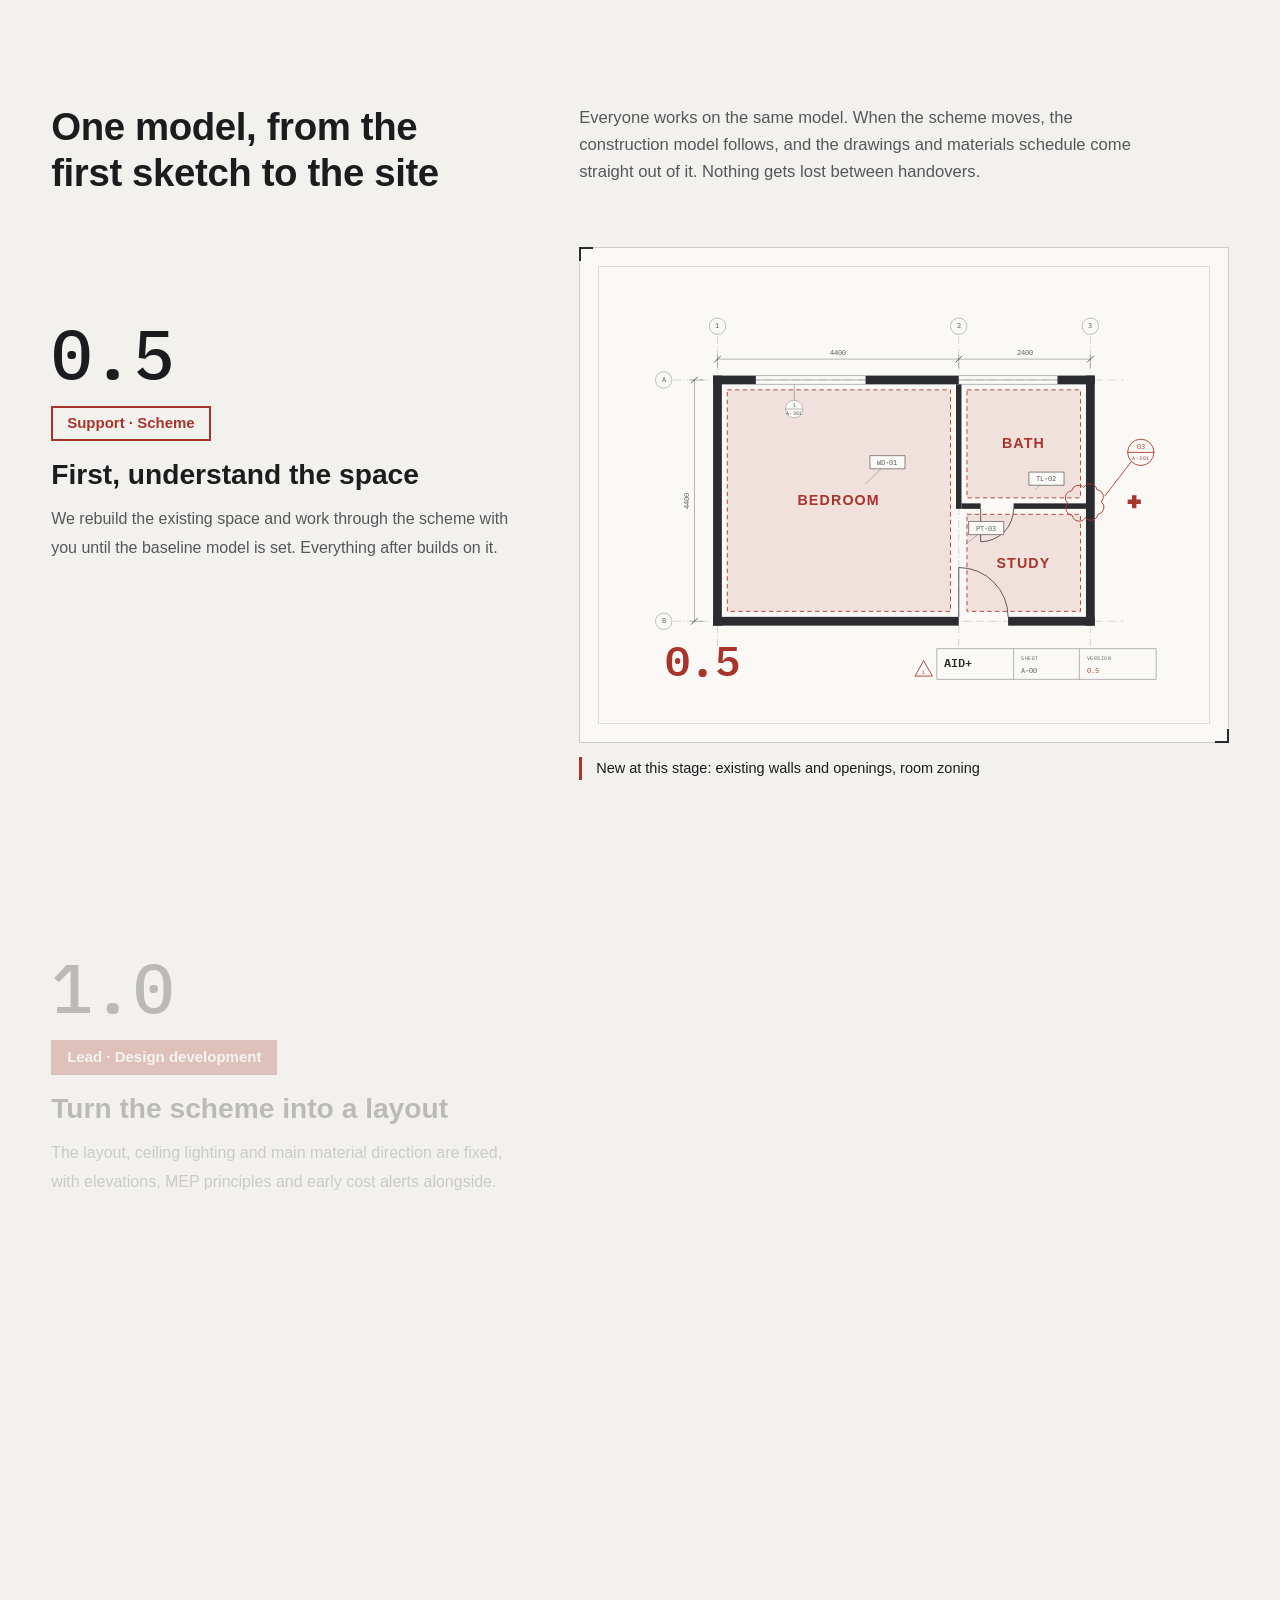
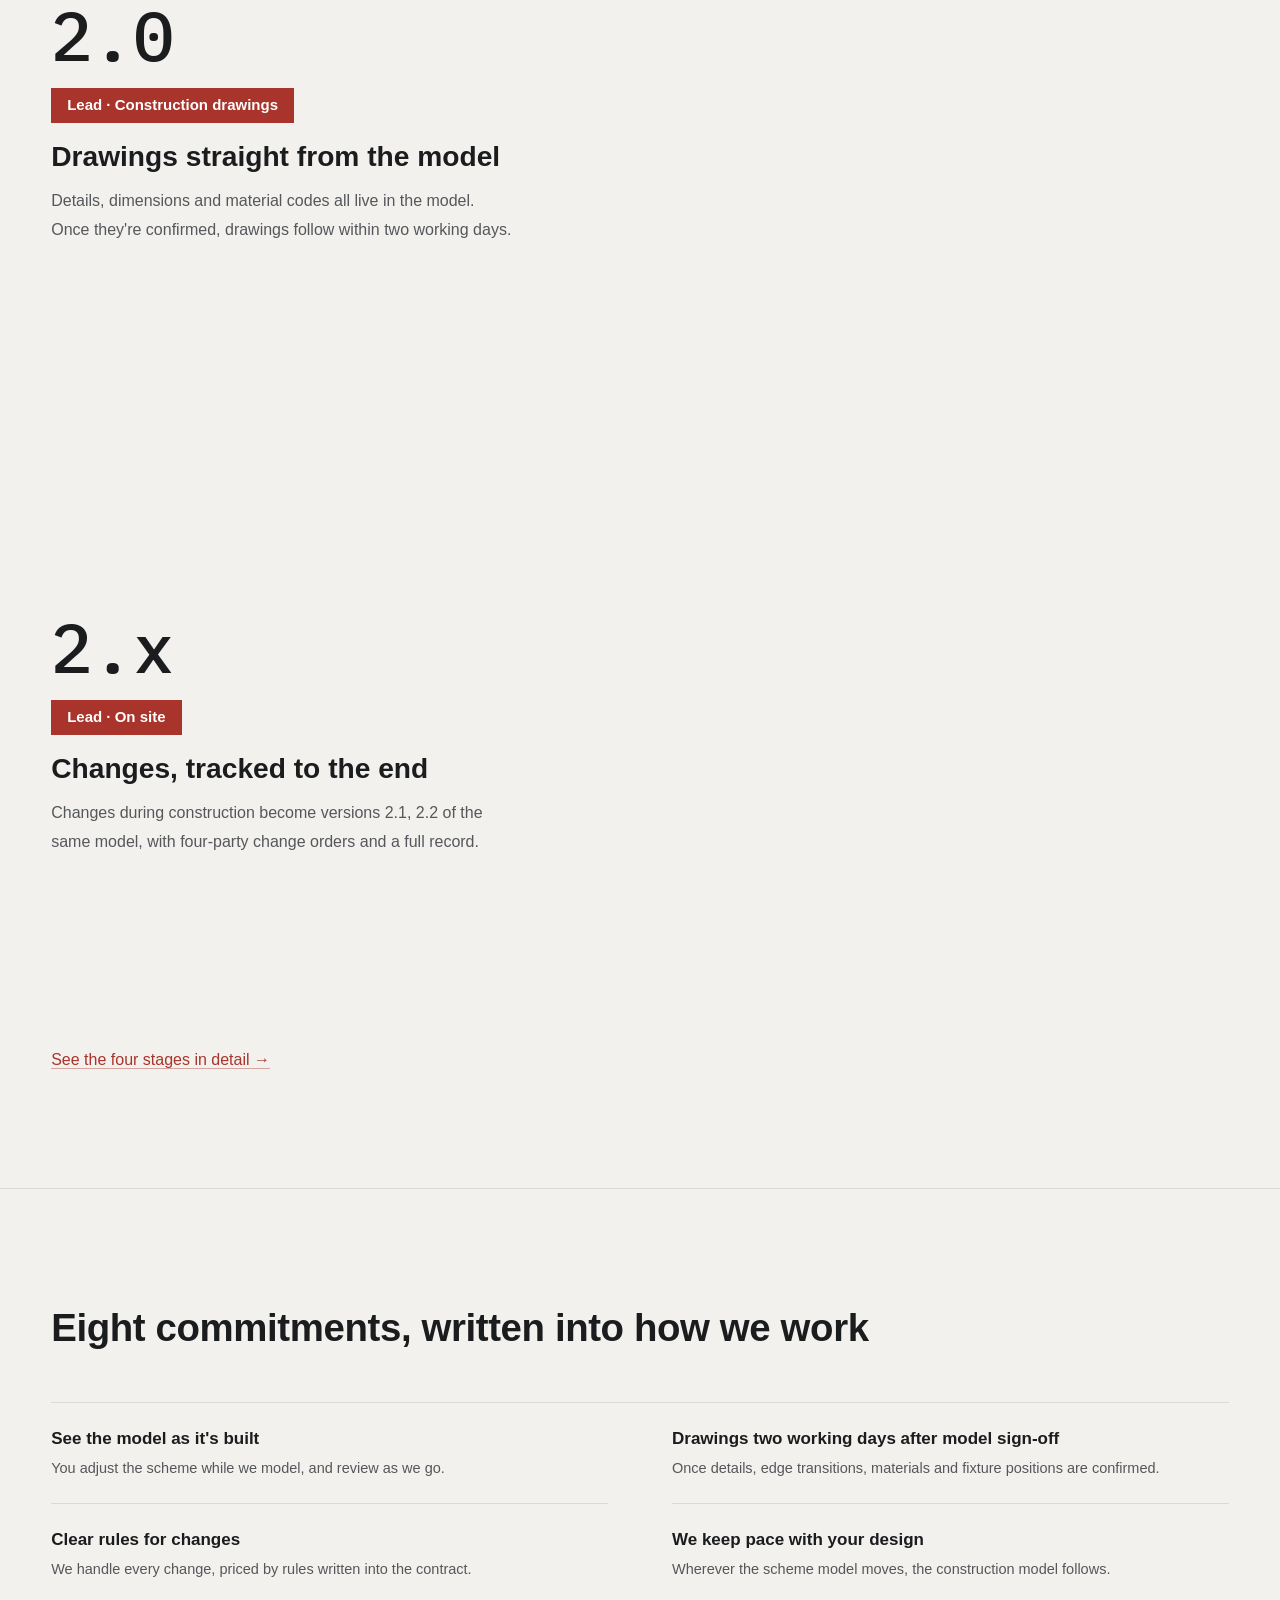
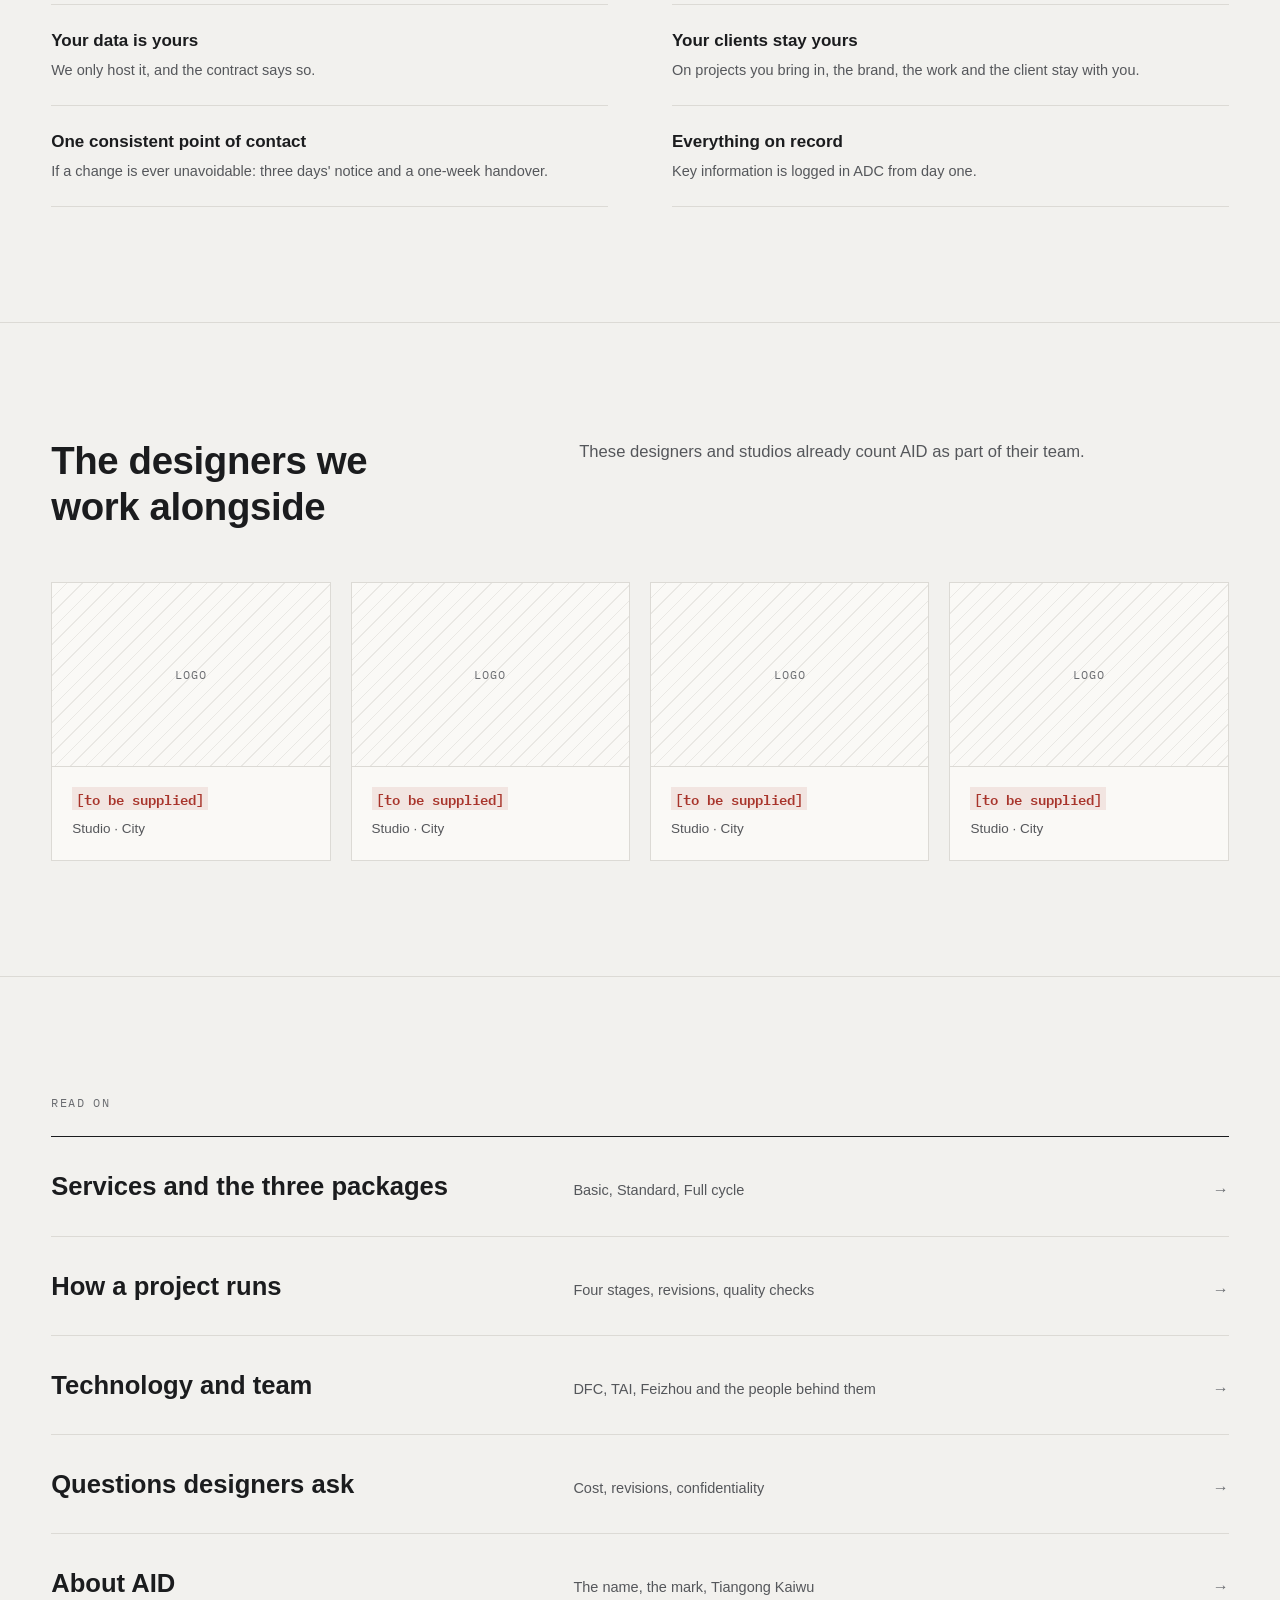
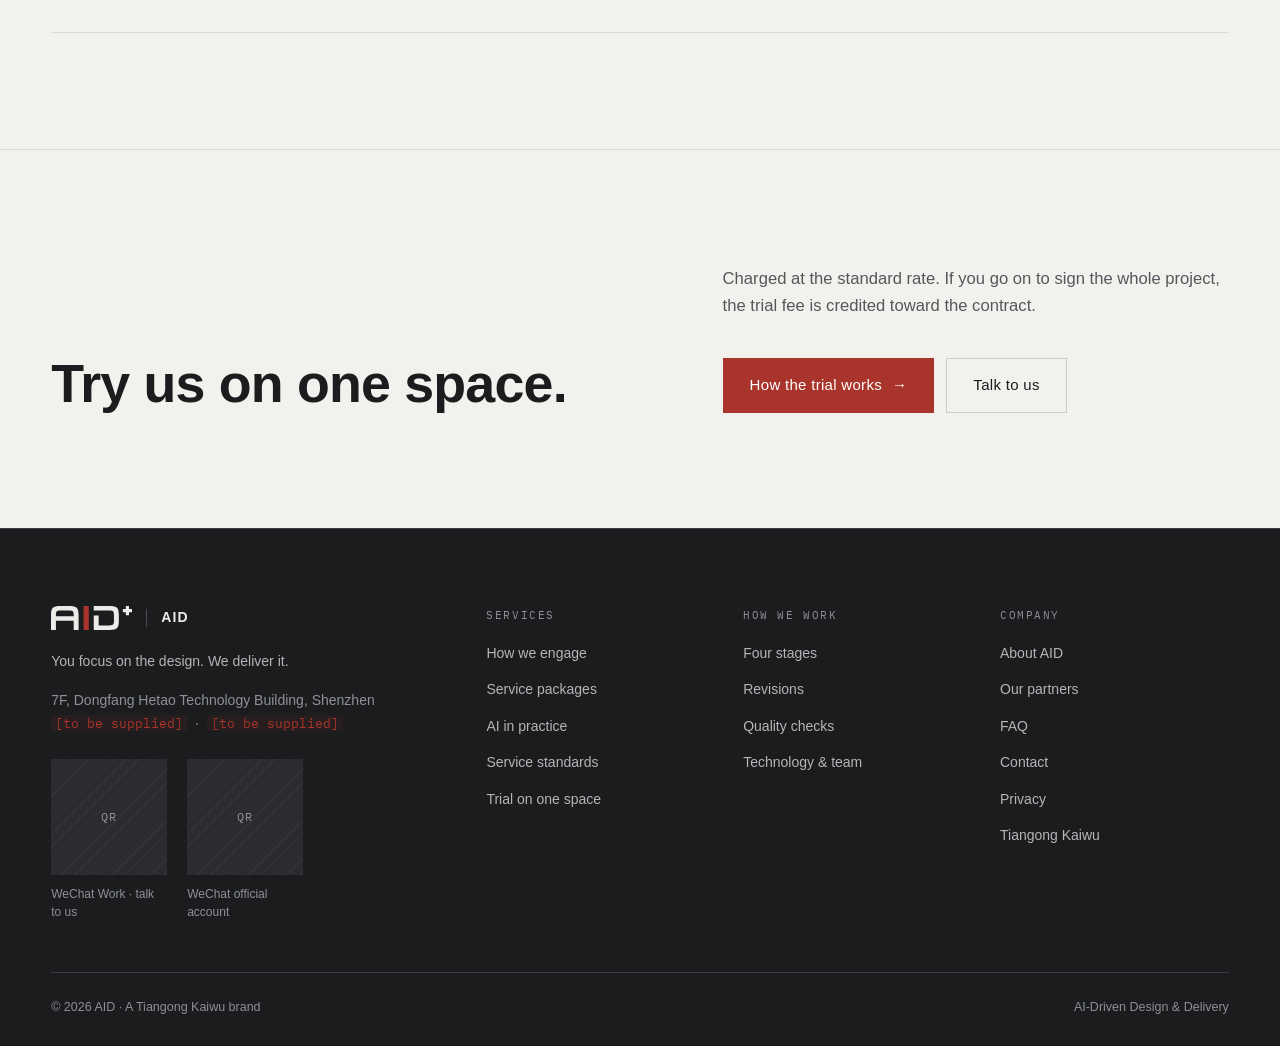
==== commit 860c6a9e: "滚动叙事图纸重画：每阶段一一对应，新增内容标红并现场画出 - 0.5 墙体门窗 + 空间分区；1.0 家具、天花吊顶与灯位、地面材料；   2.0 尺寸、物料编码、节点索引、图签；2.x 修改云线 +" ====
--- a/index.html
+++ b/index.html
@@ -217,7 +217,7 @@
           <p class="story__v">1.0</p>
           <p class="story__tag"><span class="tag tag--fill"><span data-lang="en">Lead · Design development</span><span data-lang="zh">主 · 扩初阶段</span><span data-lang="hant">主 · 初步設計階段</span></span></p>
           <h3 class="story__t"><span data-lang="en">Turn the scheme into a layout</span><span data-lang="zh">把方案落成布局</span><span data-lang="hant">把方案落成佈局</span></h3>
-          <p class="story__d"><span data-lang="en">Plans, ceilings, elevations and material direction are fixed, with MEP principles and early cost alerts alongside.</span><span data-lang="zh">平面、天花、立面和主要材料方向定下来，机电点位原则和成本预警同步给到。</span><span data-lang="hant">平面、天花、立面和主要材料方向定下來，機電點位原則和成本預警同步給到。</span></p>
+          <p class="story__d"><span data-lang="en">The layout, ceiling lighting and main material direction are fixed, with elevations, MEP principles and early cost alerts alongside.</span><span data-lang="zh">平面布置、天花灯位和主要材料方向定下来；立面、机电点位原则和成本预警同步给到。</span><span data-lang="hant">平面佈置、天花燈位和主要材料方向定下來；立面、機電點位原則和成本預警同步給到。</span></p>
         </div>
         <div class="story__step" data-step="3">
           <p class="story__v">2.0</p>
@@ -233,10 +233,10 @@
         </div>
         </div>
         <div class="story__stage">
+          <div class="story__pin">
           <figure class="sheet story__sheet" aria-hidden="true">
-          <svg class="plan plan--story" viewBox="0 0 1000 720" role="presentation" data-at="4">
-          <!-- axes -->
-          <g class="plan__g plan__axes">
+          <svg class="plan plan--story" viewBox="0 0 1000 720" role="presentation">
+          <g class="sx s1">
             <line class="dw-axis" x1="160" y1="70" x2="160" y2="640"/>
             <line class="dw-axis" x1="600" y1="70" x2="600" y2="640"/>
             <line class="dw-axis" x1="840" y1="70" x2="840" y2="640"/>
@@ -247,20 +247,7 @@
             <circle class="dw-bub" cx="840" cy="52" r="15"/><text class="dw-t dw-t--c" x="840" y="56">3</text>
             <circle class="dw-bub" cx="62" cy="150" r="15"/><text class="dw-t dw-t--c" x="62" y="154">A</text>
             <circle class="dw-bub" cx="62" cy="590" r="15"/><text class="dw-t dw-t--c" x="62" y="594">B</text>
-          </g>
-          <!-- dimensions -->
-          <g class="plan__g plan__dims">
-            <line class="dw-thin" x1="160" y1="112" x2="840" y2="112"/>
-            <line class="dw-thin" x1="160" y1="104" x2="160" y2="128"/><line class="dw-thin" x1="600" y1="104" x2="600" y2="128"/><line class="dw-thin" x1="840" y1="104" x2="840" y2="128"/>
-            <line class="dw-tick" x1="154" y1="118" x2="166" y2="106"/><line class="dw-tick" x1="594" y1="118" x2="606" y2="106"/><line class="dw-tick" x1="834" y1="118" x2="846" y2="106"/>
-            <text class="dw-t dw-t--c" x="380" y="104">4400</text><text class="dw-t dw-t--c" x="720" y="104">2400</text>
-            <line class="dw-thin" x1="118" y1="150" x2="118" y2="590"/>
-            <line class="dw-thin" x1="110" y1="150" x2="134" y2="150"/><line class="dw-thin" x1="110" y1="590" x2="134" y2="590"/>
-            <line class="dw-tick" x1="112" y1="156" x2="124" y2="144"/><line class="dw-tick" x1="112" y1="596" x2="124" y2="584"/>
-            <text class="dw-t dw-t--c" x="104" y="374" transform="rotate(-90 104 370)">4400</text>
-          </g>
-          <!-- walls -->
-          <g class="plan__g plan__walls">
+          
             <rect class="dw-wall" x="152" y="142" width="78" height="16"/>
             <rect class="dw-wall" x="430" y="142" width="170" height="16"/>
             <rect class="dw-wall" x="780" y="142" width="68" height="16"/>
@@ -273,11 +260,11 @@
             <rect class="dw-wall" x="700" y="375" width="132" height="10"/>
             <!-- windows -->
             <path class="dw-thin" d="M230 142H430M230 150H430M230 158H430M600 142H780M600 150H780M600 158H780"/>
-          </g>
-          <!-- doors + furniture -->
-          <g class="plan__g plan__furn">
-            <path class="dw-line" d="M600 582V492M690 582A90 90 0 0 0 600 492"/>
-            <path class="dw-line" d="M640 385V445M700 385A60 60 0 0 1 640 445"/>
+          <path class="dw-line" d="M600 582V492M690 582A90 90 0 0 0 600 492"/><path class="dw-line" d="M640 385V445M700 385A60 60 0 0 1 640 445"/></g>
+          <g class="sx s1z"><rect class="dw-zone" x="178" y="168" width="407" height="404"/><rect class="dw-zone" x="615" y="168" width="207" height="197"/><rect class="dw-zone" x="615" y="395" width="207" height="177"/><text class="dw-zt" x="381" y="378" data-lang="zh">卧室</text><text class="dw-zt" x="381" y="378" data-lang="hant">臥室</text><text class="dw-zt" x="381" y="378" data-lang="en">BEDROOM</text><text class="dw-zt" x="718" y="274" data-lang="zh">卫生间</text><text class="dw-zt" x="718" y="274" data-lang="hant">衛浴</text><text class="dw-zt" x="718" y="274" data-lang="en">BATH</text><text class="dw-zt" x="718" y="492" data-lang="zh">工作区</text><text class="dw-zt" x="718" y="492" data-lang="hant">工作區</text><text class="dw-zt" x="718" y="492" data-lang="en">STUDY</text></g>
+          <g class="sx s2"><path class="dw-mat" d="M172 172H590M172 188H590M172 204H590M172 220H590M172 236H590M172 252H590M172 268H590M172 284H590M172 300H590M172 316H590M172 332H590M172 348H590M172 364H590M172 380H590M172 396H590M172 412H590M172 428H590M172 444H590M172 460H590M172 476H590M172 492H590M172 508H590M172 524H590M172 540H590M172 556H590M172 572H590"/><path class="dw-mat" d="M631 162V371M655 162V371M679 162V371M703 162V371M727 162V371M751 162V371M775 162V371M799 162V371M823 162V371M609 184H828M609 208H828M609 232H828M609 256H828M609 280H828M609 304H828M609 328H828M609 352H828"/><rect class="dw-thin dw-dash" x="196" y="186" width="370" height="370"/><circle class="dw-line" cx="236" cy="226" r="8"/><path class="dw-thin" d="M224 226H248M236 214V238"/><circle class="dw-line" cx="526" cy="226" r="8"/><path class="dw-thin" d="M514 226H538M526 214V238"/><circle class="dw-line" cx="236" cy="516" r="8"/><path class="dw-thin" d="M224 516H248M236 504V528"/><circle class="dw-line" cx="526" cy="516" r="8"/><path class="dw-thin" d="M514 516H538M526 504V528"/><circle class="dw-line" cx="381" cy="371" r="8"/><path class="dw-thin" d="M369 371H393M381 359V383"/><circle class="dw-line" cx="668" cy="300" r="8"/><path class="dw-thin" d="M656 300H680M668 288V312"/><circle class="dw-line" cx="778" cy="300" r="8"/><path class="dw-thin" d="M766 300H790M778 288V312"/><circle class="dw-line" cx="718" cy="450" r="8"/><path class="dw-thin" d="M706 450H730M718 438V462"/><circle class="dw-line" cx="718" cy="540" r="8"/><path class="dw-thin" d="M706 540H730M718 528V552"/>
+            
+            
             <rect class="dw-line" x="168" y="250" width="200" height="180"/>
             <rect class="dw-thin" x="178" y="262" width="40" height="72" rx="8"/>
             <rect class="dw-thin" x="178" y="346" width="40" height="72" rx="8"/>
@@ -298,8 +285,24 @@
             <rect class="dw-thin" x="626" y="282" width="34" height="12"/>
             <ellipse class="dw-line" cx="643" cy="318" rx="16" ry="22"/>
           </g>
-          <!-- revision: cloud + detail callout -->
-          <g class="plan__g plan__red">
+          <g class="sx s3">
+            <line class="dw-thin" x1="160" y1="112" x2="840" y2="112"/>
+            <line class="dw-thin" x1="160" y1="104" x2="160" y2="128"/><line class="dw-thin" x1="600" y1="104" x2="600" y2="128"/><line class="dw-thin" x1="840" y1="104" x2="840" y2="128"/>
+            <line class="dw-tick" x1="154" y1="118" x2="166" y2="106"/><line class="dw-tick" x1="594" y1="118" x2="606" y2="106"/><line class="dw-tick" x1="834" y1="118" x2="846" y2="106"/>
+            <text class="dw-t dw-t--c" x="380" y="104">4400</text><text class="dw-t dw-t--c" x="720" y="104">2400</text>
+            <line class="dw-thin" x1="118" y1="150" x2="118" y2="590"/>
+            <line class="dw-thin" x1="110" y1="150" x2="134" y2="150"/><line class="dw-thin" x1="110" y1="590" x2="134" y2="590"/>
+            <line class="dw-tick" x1="112" y1="156" x2="124" y2="144"/><line class="dw-tick" x1="112" y1="596" x2="124" y2="584"/>
+            <text class="dw-t dw-t--c" x="104" y="374" transform="rotate(-90 104 370)">4400</text>
+          <line class="dw-thin" x1="430" y1="340" x2="470" y2="300"/><rect class="dw-tag" x="438" y="288" width="64" height="24"/><text class="dw-t dw-t--c" x="470" y="305">WD-01</text><line class="dw-thin" x1="740" y1="350" x2="760" y2="330"/><rect class="dw-tag" x="728" y="318" width="64" height="24"/><text class="dw-t dw-t--c" x="760" y="335">TL-02</text><line class="dw-thin" x1="612" y1="450" x2="650" y2="420"/><rect class="dw-tag" x="618" y="408" width="64" height="24"/><text class="dw-t dw-t--c" x="650" y="425">PT-03</text><line class="dw-thin" x1="300" y1="158" x2="300" y2="190"/><circle class="dw-bub" cx="300" cy="203" r="16"/><line class="dw-thin" x1="284" y1="203" x2="316" y2="203"/><text class="dw-t dw-t--c dw-t--s" x="300" y="199">1</text><text class="dw-t dw-t--c dw-t--s" x="300" y="214">A-301</text>
+            <rect class="dw-thin" x="560" y="640" width="400" height="56"/>
+            <line class="dw-thin" x1="700" y1="640" x2="700" y2="696"/>
+            <line class="dw-thin" x1="820" y1="640" x2="820" y2="696"/>
+            <text class="dw-t dw-t--b" x="574" y="674">AID+</text>
+            <text class="dw-t dw-t--s" x="714" y="660">SHEET</text><text class="dw-t" x="714" y="684">A-00</text>
+            <text class="dw-t dw-t--s" x="834" y="660">VERSION</text><text class="dw-t dw-t--red" x="834" y="684" data-ver>2.x</text>
+          </g>
+          <g class="sx s4">
             <path class="dw-red" d="M806 352a13 13 0 0 1 22-6a13 13 0 0 1 24 4a13 13 0 0 1 8 22a13 13 0 0 1-6 23a13 13 0 0 1-23 6a13 13 0 0 1-24-4a13 13 0 0 1-8-22a13 13 0 0 1 7-23z"/>
             <line class="dw-red" x1="866" y1="362" x2="914" y2="300"/>
             <circle class="dw-red" cx="932" cy="282" r="24"/>
@@ -307,18 +310,17 @@
             <text class="dw-t dw-t--c dw-t--red" x="932" y="276">03</text>
             <text class="dw-t dw-t--c dw-t--red dw-t--s" x="932" y="296">A-301</text>
             <path class="dw-plus" d="M916 360h8v8h8v8h-8v8h-8v-8h-8v-8h8z"/>
-          </g>
-          <!-- title block -->
-          <g class="plan__g plan__tb">
-            <rect class="dw-thin" x="560" y="640" width="400" height="56"/>
-            <line class="dw-thin" x1="700" y1="640" x2="700" y2="696"/>
-            <line class="dw-thin" x1="820" y1="640" x2="820" y2="696"/>
-            <text class="dw-t dw-t--b" x="574" y="674">AID+</text>
-            <text class="dw-t dw-t--s" x="714" y="660">SHEET</text><text class="dw-t" x="714" y="684">A-00</text>
-            <text class="dw-t dw-t--s" x="834" y="660">VERSION</text><text class="dw-t dw-t--red" x="834" y="684" data-ver>2.x</text>
-          </g>
+          <path class="dw-red" d="M520 690L536 662L552 690Z"/><text class="dw-t dw-t--c dw-t--red dw-t--s" x="536" y="686">1</text></g>
+          <text class="dw-stage" x="64" y="690" data-stage>2.x</text>
         </svg>
           </figure>
+          <div class="story__cap" aria-live="polite">
+            <p data-cap="1"><span data-lang="en">New at this stage: existing walls and openings, room zoning</span><span data-lang="zh">本阶段新增：原始墙体与门窗、空间分区</span><span data-lang="hant">本階段新增：原始牆體與門窗、空間分區</span></p>
+            <p data-cap="2"><span data-lang="en">New at this stage: furniture layout, ceiling and lighting, floor materials</span><span data-lang="zh">本阶段新增：家具布置、天花吊顶与灯位、地面材料</span><span data-lang="hant">本階段新增：家具佈置、天花吊頂與燈位、地面材料</span></p>
+            <p data-cap="3"><span data-lang="en">New at this stage: dimensions, material codes, detail references, title block</span><span data-lang="zh">本阶段新增：尺寸标注、物料编码、节点索引、图签</span><span data-lang="hant">本階段新增：尺寸標註、物料編碼、節點索引、圖簽</span></p>
+            <p data-cap="4"><span data-lang="en">New at this stage: a design change, clouded and numbered, issued as version 2.1</span><span data-lang="zh">本阶段新增：设计变更，云线圈出、编号留痕，出 2.1 版</span><span data-lang="hant">本階段新增：設計變更，雲線圈出、編號留痕，出 2.1 版</span></p>
+          </div>
+          </div>
         </div>
       </div>
       <p class="mt-m reveal"><a class="link" href="process.html"><span data-lang="en">See the four stages in detail</span><span data-lang="zh">查看四个阶段的详细工作流</span><span data-lang="hant">查看四個階段的詳細工作流</span> →</a></p>
--- a/assets/css/main.css
+++ b/assets/css/main.css
@@ -671,18 +671,44 @@
 .story__t{ margin-top:16px; font-size:clamp(22px,2.2vw,30px); font-weight:600; line-height:1.3; }
 .story__d{ margin-top:12px; font-size:16px; line-height:1.8; color:var(--muted); max-width:30em; }
 .story__stage{ position:relative; }
-.story__sheet{ position:sticky; top:calc(68px + clamp(32px,8vh,96px)); }
-.plan--story .plan__g{ animation:none; opacity:1; transition:opacity .6s var(--ease), transform .6s var(--ease); }
-.plan--story[data-at="1"] :is(.plan__furn,.plan__dims,.plan__tb,.plan__red),
-.plan--story[data-at="2"] :is(.plan__dims,.plan__tb,.plan__red),
-.plan--story[data-at="3"] .plan__red{ opacity:0; transform:translateY(6px); }
+.story__pin{ position:sticky; top:calc(68px + clamp(24px,6vh,72px)); }
+
+/* Story layers. s1 walls/openings · s1z room zoning · s2 layout, ceiling,
+   floor · s3 dimensions, codes, details, title block · s4 the change.
+   Each stage: its own layer is drawn in brick red (and drawn on by
+   site.js), earlier layers drop back to a pale grey, later ones are hidden.
+   With no stage set (no JS), everything shows in normal ink. */
+.plan--story .sx{ transition:opacity .6s var(--ease); }
+.plan--story .sx *{ transition:stroke .6s var(--ease), fill .6s var(--ease), stroke-width .6s var(--ease); }
+.plan--story .s1z{ opacity:0; }
+.plan--story[data-at="1"] .s1z{ opacity:1; }
+.plan--story[data-at="1"] :is(.s2,.s3,.s4),
+.plan--story[data-at="2"] :is(.s3,.s4),
+.plan--story[data-at="3"] .s4{ opacity:0; }
+.plan--story[data-at="2"] .s1,
+.plan--story[data-at="3"] :is(.s1,.s2),
+.plan--story[data-at="4"] :is(.s1,.s2,.s3){ opacity:.28; }
+.plan--story[data-at="2"] .s2 :is(.dw-line,.dw-thin,.dw-mat),
+.plan--story[data-at="3"] .s3 :is(.dw-line,.dw-thin,.dw-tick,.dw-bub,.dw-tag){ stroke:var(--brand); stroke-width:2; }
+.plan--story[data-at="3"] .s3 .dw-t{ fill:var(--brand); }
+.plan--story[data-at="2"] .s2 .dw-mat{ stroke-width:1; }
+.plan .dw-mat{ fill:none; stroke:#C9C6BF; stroke-width:.7; }
+.plan .dw-zone{ fill:color-mix(in srgb, var(--brand) 12%, transparent); stroke:var(--brand); stroke-width:1.6; stroke-dasharray:8 6; }
+.plan .dw-zt{ font-family:var(--font-sans); font-size:26px; font-weight:700; letter-spacing:.08em; fill:var(--brand); text-anchor:middle; }
+.plan .dw-tag{ fill:var(--bg-2); stroke:var(--graphite); stroke-width:1; }
+.plan .dw-stage{ font-family:var(--font-mono); font-size:76px; font-weight:600; fill:var(--brand); }
+.story__cap{ margin-top:14px; min-height:3.2em; }
+.story__cap p{ display:none; font-size:14.5px; line-height:1.6; color:var(--fg); padding-left:14px; border-left:3px solid var(--brand); }
+.story__cap p.is-active{ display:block; animation:capIn .45s var(--ease); }
+@keyframes capIn{ from{ opacity:0; transform:translateY(4px); } to{ opacity:1; transform:none; } }
 @media (max-width:960px){
   .story{ grid-template-columns:1fr; gap:0; }
   .story__stage{ order:-1; position:sticky; top:68px; z-index:2; background:var(--bg); padding-block:10px; }
-  .story__sheet{ position:static; max-width:520px; }
+  .story__pin{ position:static; max-width:520px; }
+  .story__cap{ min-height:2.6em; margin-top:8px; }
   .story__step,.story__step:first-child,.story__step:last-child{ min-height:58vh; padding-top:0; justify-content:center; }
 }
-@media (prefers-reduced-motion:reduce){ .story__step{ opacity:1; } .plan--story .plan__g{ transition:none; } }
+@media (prefers-reduced-motion:reduce){ .story__step{ opacity:1; } .plan--story .sx,.plan--story .sx *{ transition:none; } .story__cap p.is-active{ animation:none; } }
 
 /* Words light up as the paragraph scrolls through (site.js initScrub). */
 .is-scrub{ color:var(--fg); }
@@ -701,6 +727,23 @@
 .subnav__t small{ font-family:var(--font-mono); font-size:11px; font-weight:400; letter-spacing:.1em; color:var(--faint); margin-left:12px; }
 .subnav .btn{ padding:8px 16px; font-size:13px; }
 @supports not ((backdrop-filter:blur(1px)) or (-webkit-backdrop-filter:blur(1px))){ .subnav{ background:rgba(242,241,237,.96); } }
+/* Home: the sub-nav carries a table of contents; the section being read is
+   underlined in brick red. Hidden on narrow screens, where only the name
+   and the button fit. */
+.subnav__toc{ display:flex; align-items:center; gap:2px; margin-left:auto; margin-right:clamp(12px,2vw,28px); }
+.subnav__toc a{ position:relative; padding:6px 12px; font-size:14px; color:var(--muted); white-space:nowrap;
+  transition:color .2s var(--ease); }
+.subnav__toc a:hover{ color:var(--fg); }
+.subnav__toc a[aria-current="true"]{ color:var(--fg); }
+.subnav__toc a[aria-current="true"]::after{ content:""; position:absolute; left:12px; right:12px; bottom:-1px;
+  height:2px; background:var(--brand); }
+@media (max-width:760px){ .subnav__toc{ display:none; } }
+
+/* While the sub-nav is out, sticky things sit below it, not under it. */
+.subnav-on .story__pin{ top:calc(120px + clamp(16px,4vh,48px)); }
+@media (max-width:960px){ .subnav-on .story__stage{ top:120px; } }
+.story__pin,.story__stage{ transition:top .4s var(--ease); }
+
 /* In-page anchors land below the header and the sub-nav. */
 section[id]{ scroll-margin-top:132px; }
 
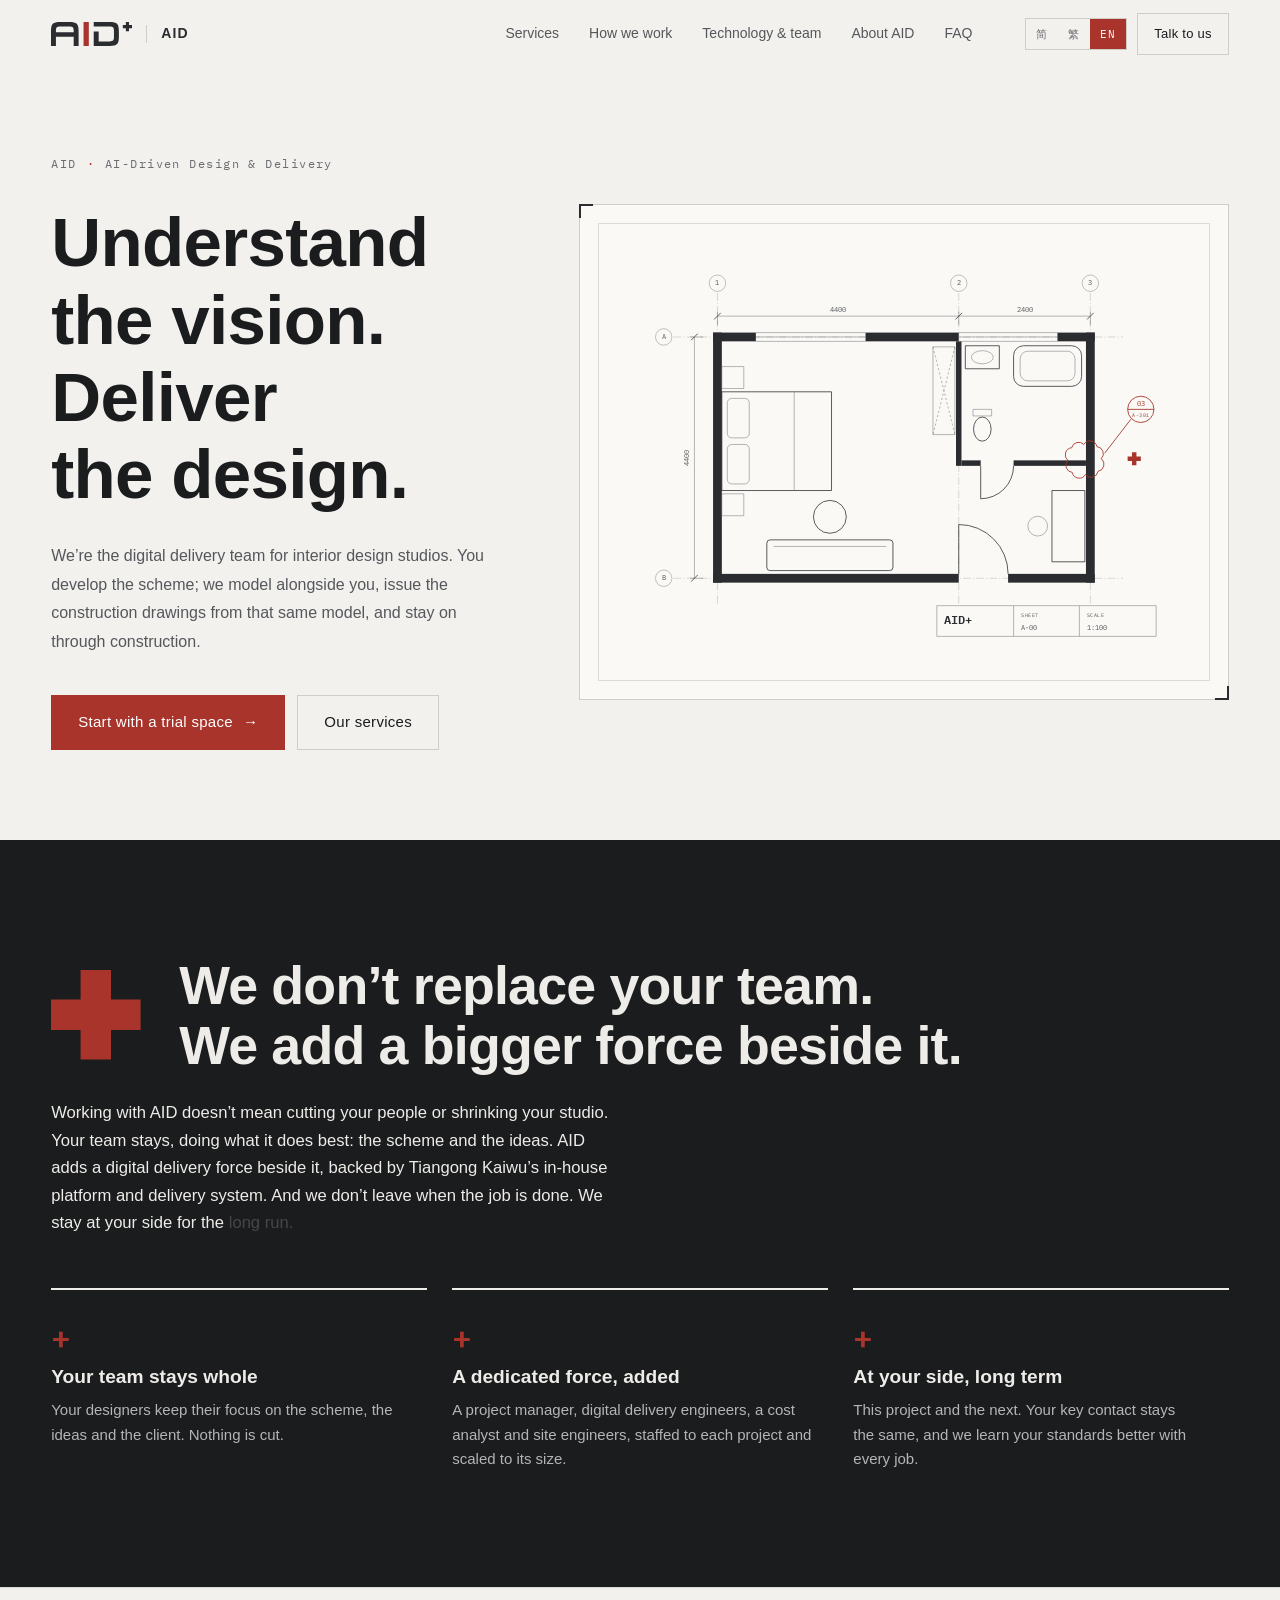
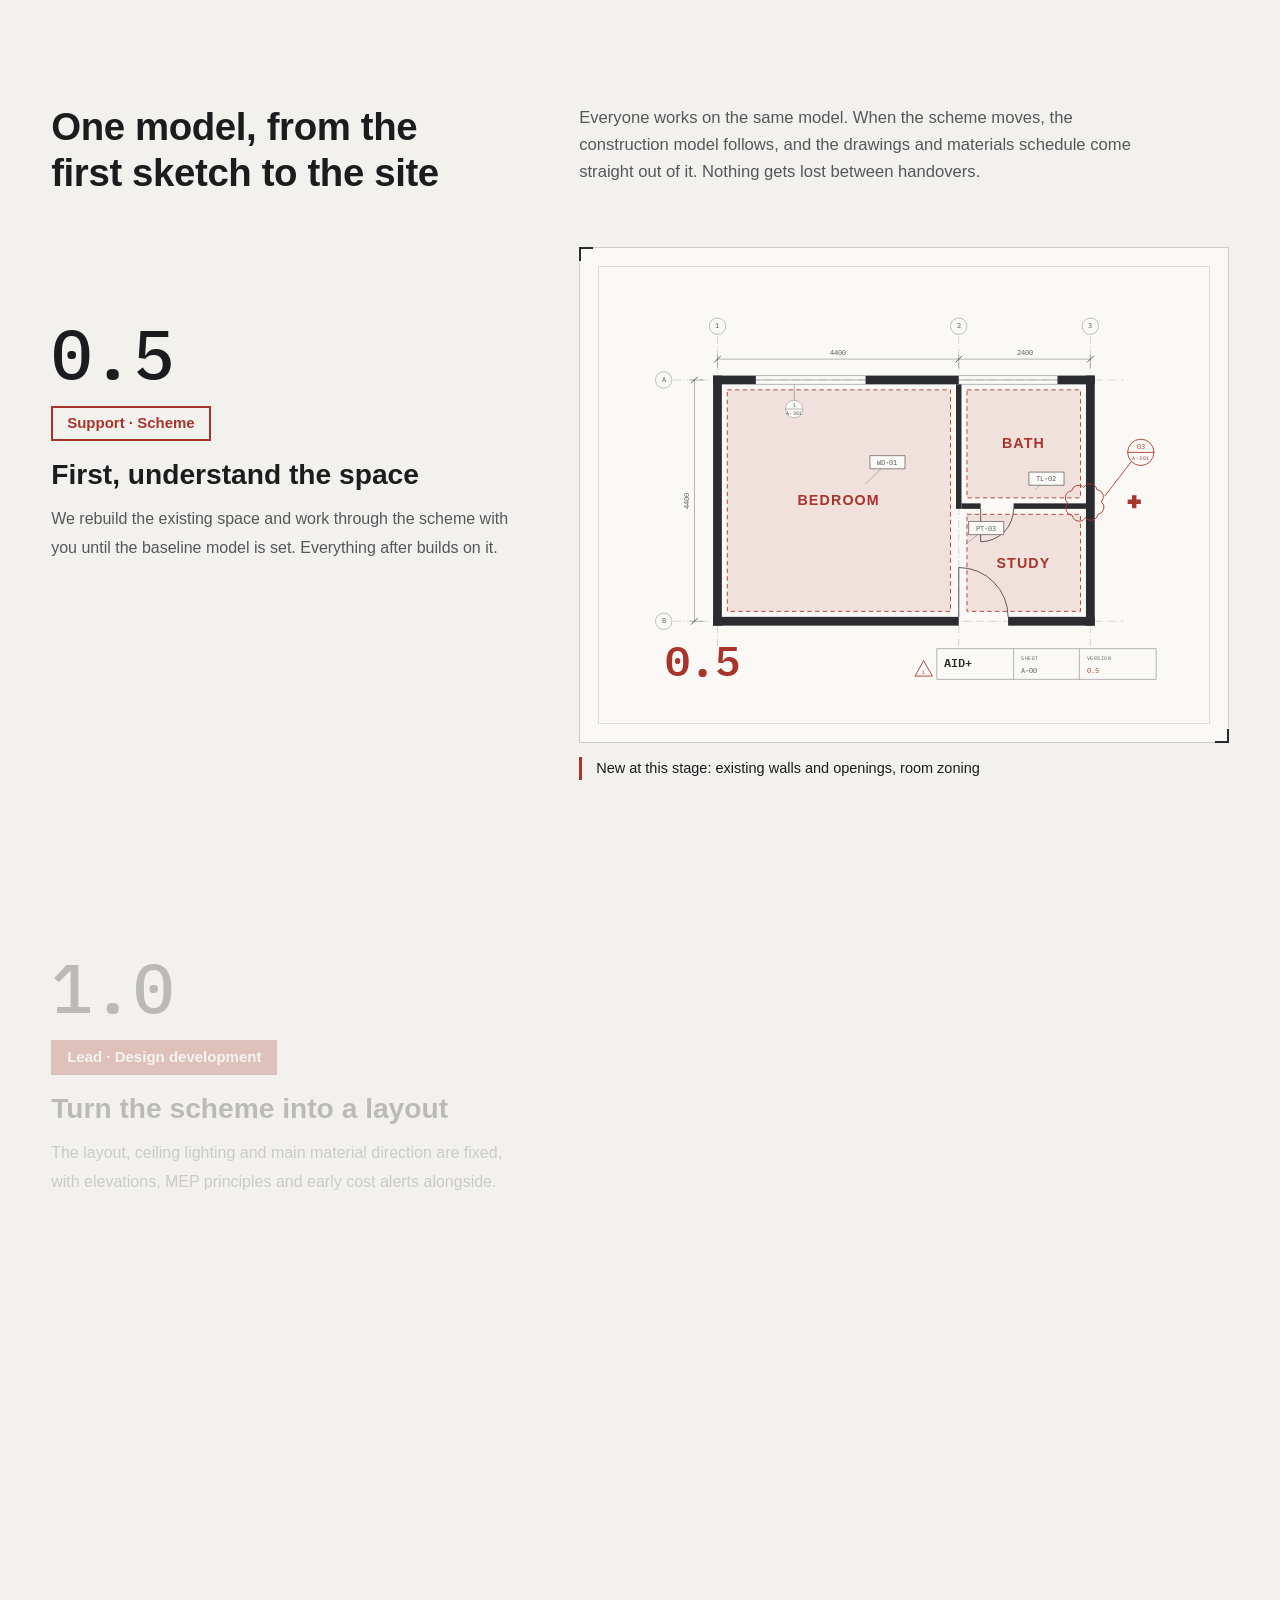
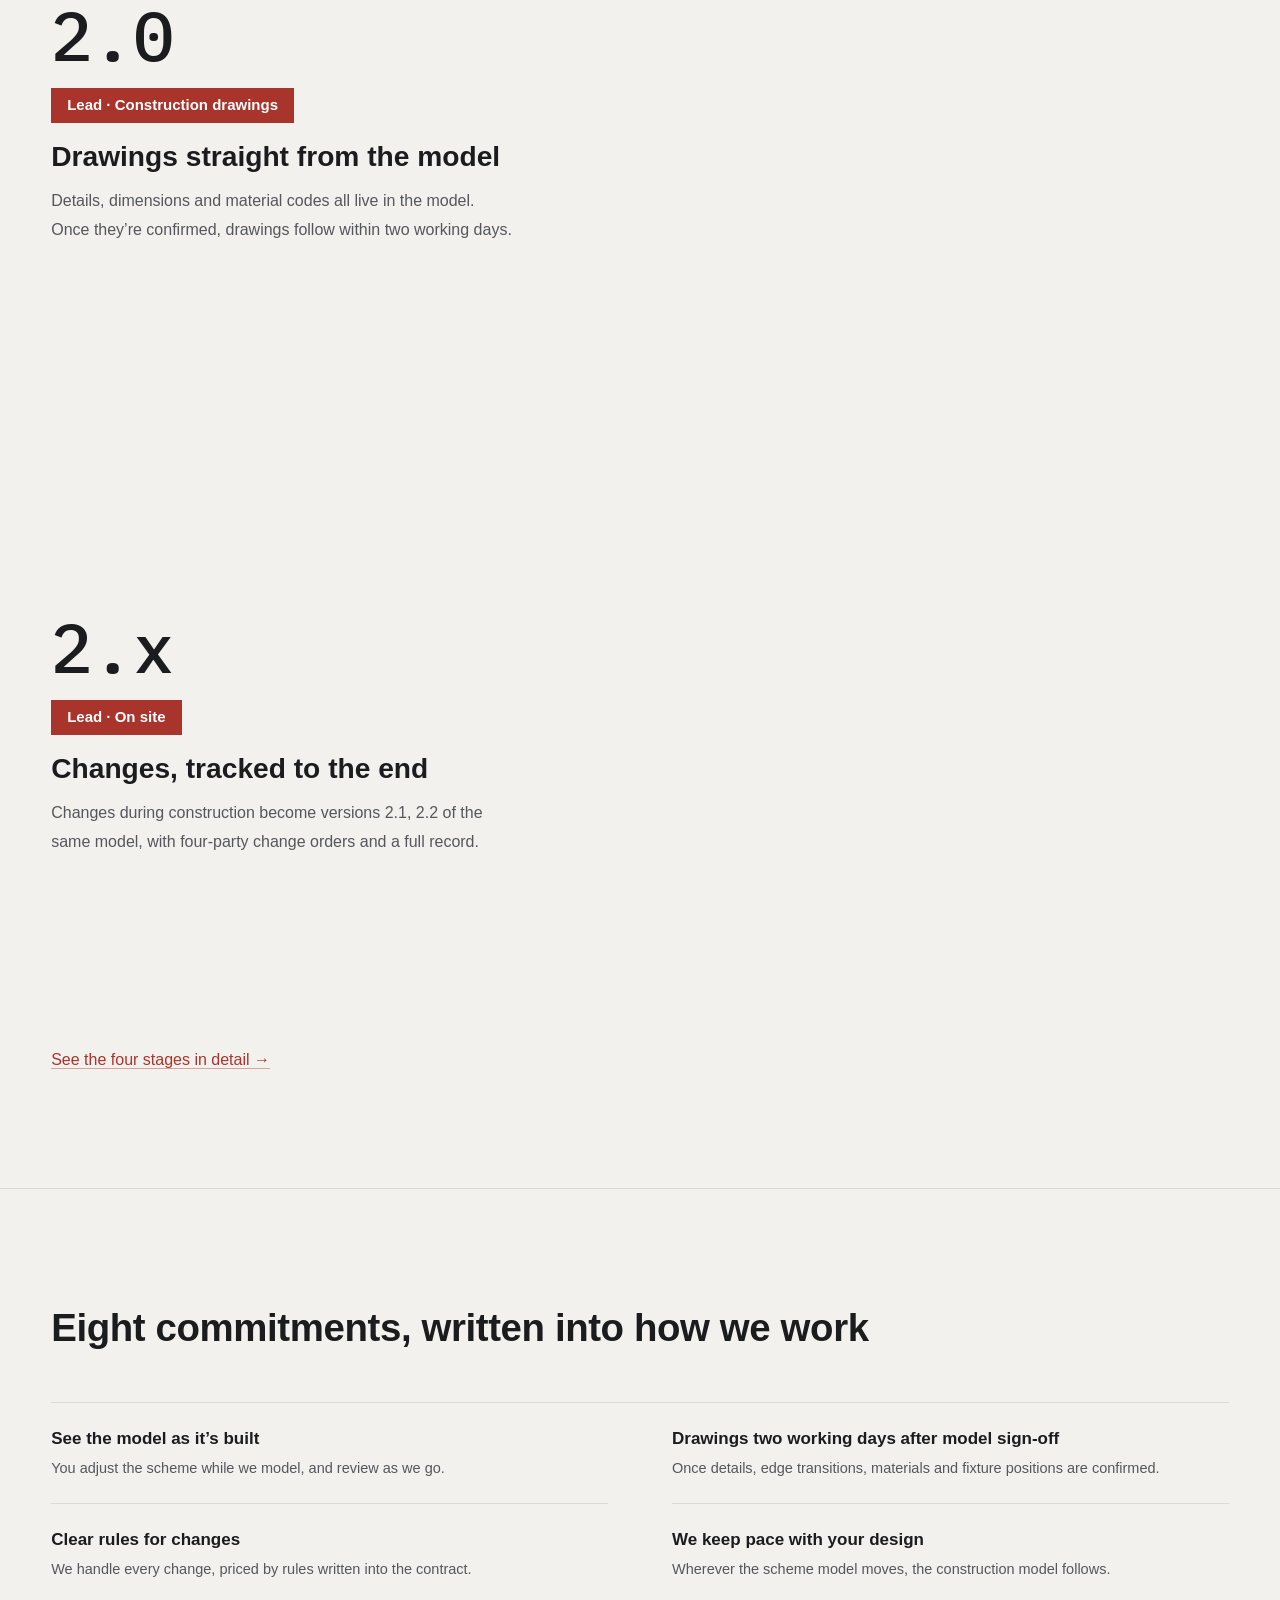
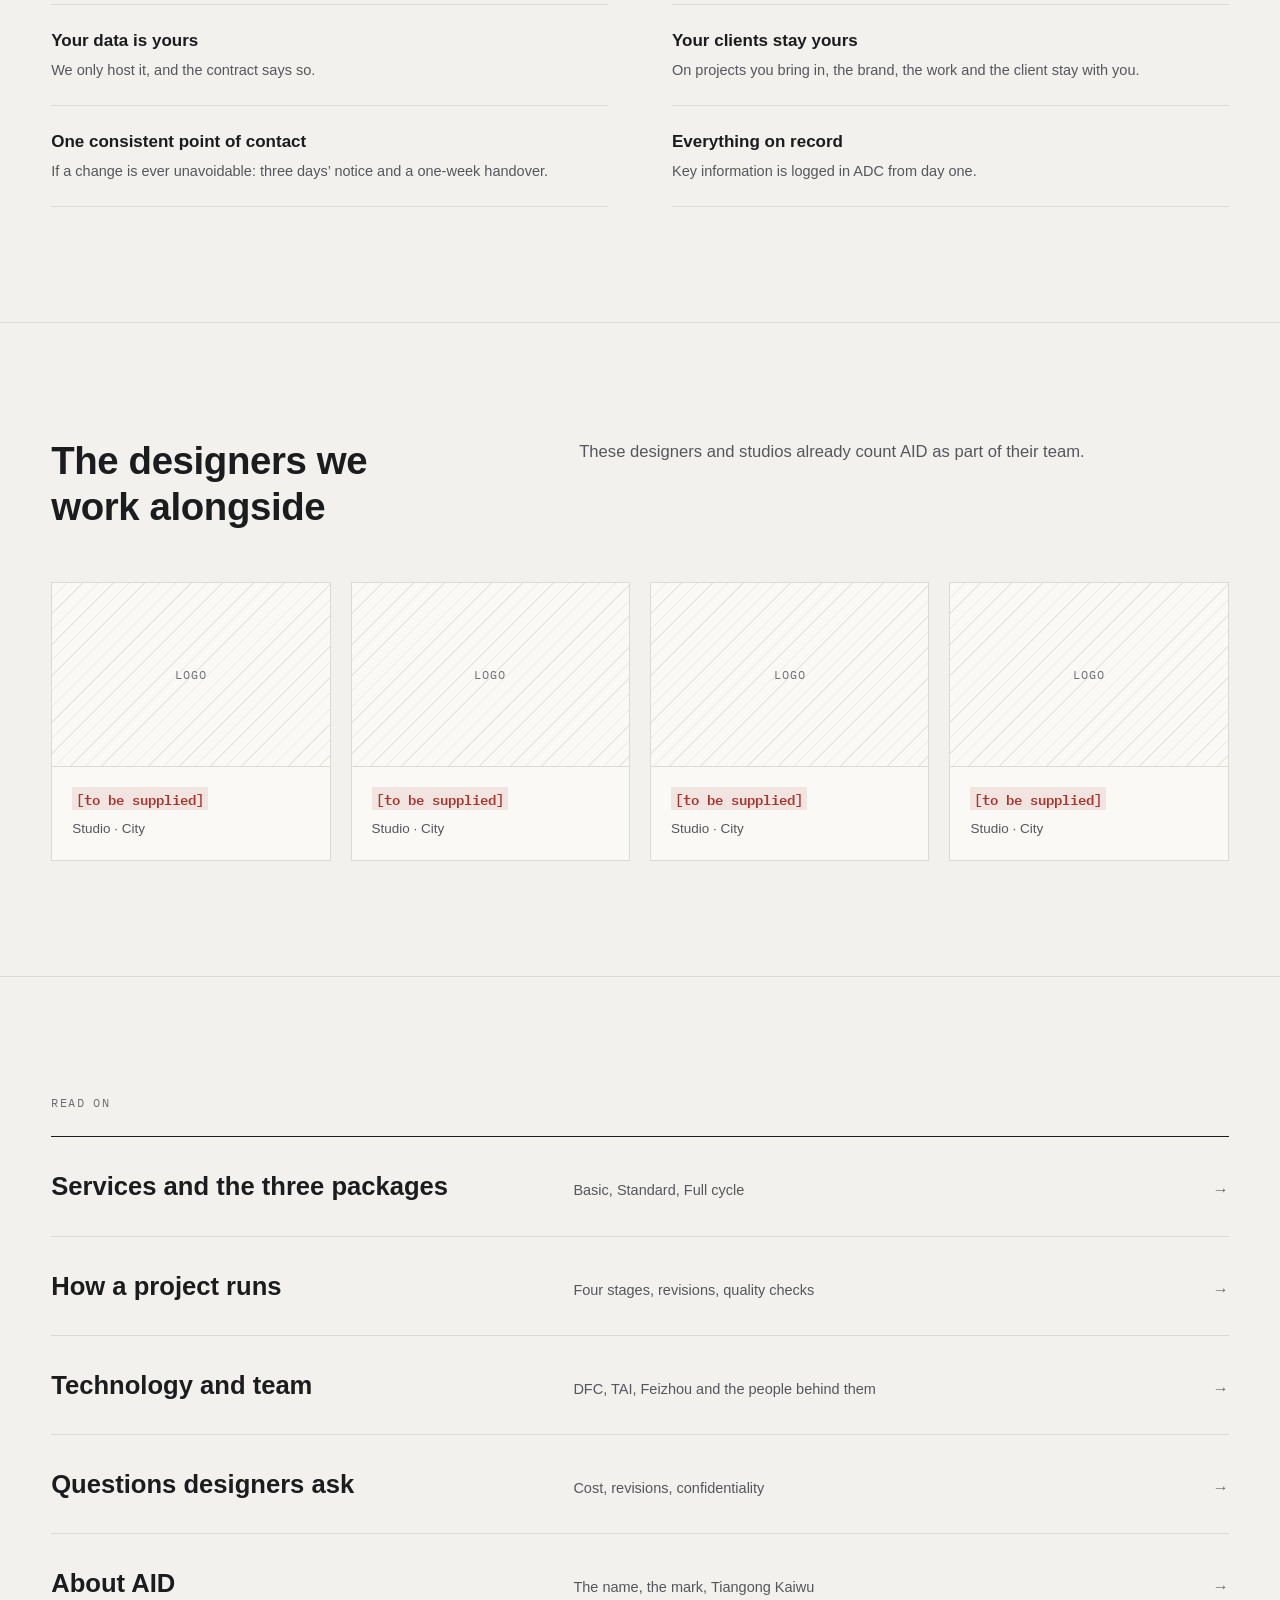
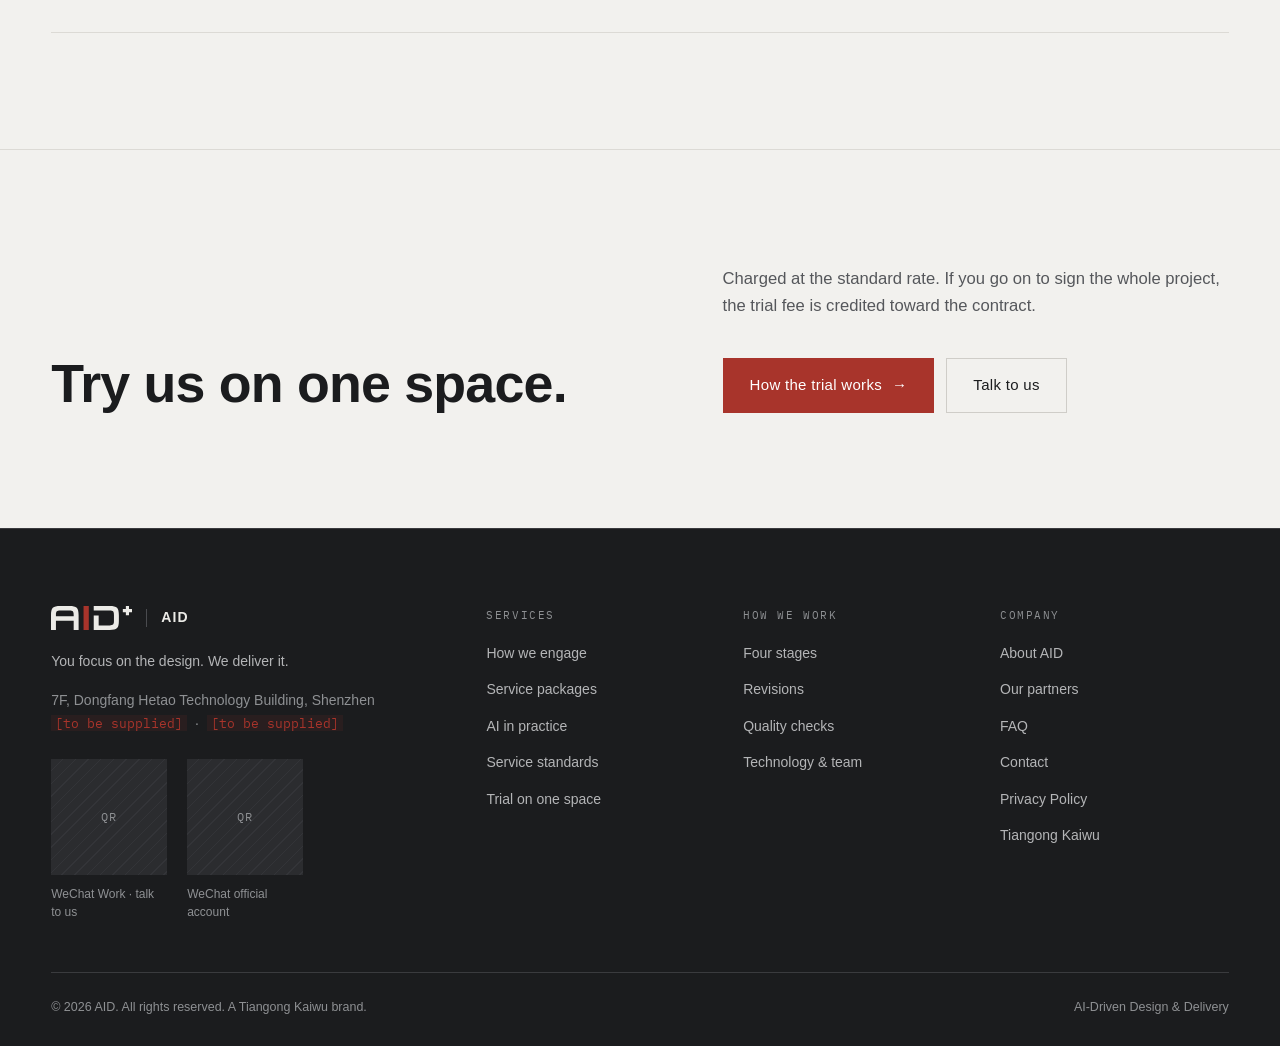
==== commit 490c550e: "中英文排版与用语按各自网站惯例统一 - 英文：直引号 / 撇号改为排印引号（’ “ ”），日期改美式 October 22, 2026，首屏标题断行对称 - 首屏小标签分语言，英文版不再出现中文 - " ====
--- a/index.html
+++ b/index.html
@@ -59,13 +59,13 @@
   <section class="hero2">
     <div class="wrap hero2__grid">
       <div class="hero2__text">
-        <p class="hero2__kicker reveal">AID 艾匠科技<span>·</span>AI-Driven Design &amp; Delivery</p>
+        <p class="hero2__kicker reveal"><span data-lang="en">AID<span class="sep">·</span>AI-Driven Design &amp; Delivery</span><span data-lang="zh">AID 艾匠科技<span class="sep">·</span><span data-lang="hant">AID 艾匠科技<span class="sep">·</span>AI-Driven Design &amp; Delivery</span></p>
         <h1 class="hero2__title reveal" data-delay="60">
-          <span data-lang="en">Understand the vision.<br>Deliver the design.</span>
+          <span data-lang="en">Understand<br>the vision.<br>Deliver<br>the design.</span>
           <span data-lang="zh">读懂大师，<br>落地大师</span><span data-lang="hant">讀懂大師，<br>落地大師</span>
         </h1>
         <p class="hero2__lede reveal" data-delay="120">
-          <span data-lang="en">We're the digital delivery team for interior design studios. You develop the scheme; we model alongside you, issue the construction drawings from that same model, and stay on through construction.</span>
+          <span data-lang="en">We’re the digital delivery team for interior design studios. You develop the scheme; we model alongside you, issue the construction drawings from that same model, and stay on through construction.</span>
           <span data-lang="zh">我们是室内设计大师工作室的数字建造团队。您调方案，我们同步建模；施工图从同一个模型里直接出，施工阶段我们继续跟。</span><span data-lang="hant">我們是室內設計大師工作室的數位建造團隊。您調方案，我們同步建模；施工圖從同一個模型裡直接出，施工階段我們繼續跟。</span>
         </p>
         <div class="btn-row reveal" data-delay="180">
@@ -169,12 +169,12 @@
       <div class="plus-head">
         <svg class="plus-mark reveal" viewBox="437 0 56 56" aria-hidden="true"><path d="M455.5 0 H474.5 V18.5 H493 V37.5 H474.5 V56 H455.5 V37.5 H437 V18.5 H455.5 Z"/></svg>
         <h2 class="h1 reveal" data-delay="40">
-          <span data-lang="en">We don't replace your team. We add a bigger force beside it.</span>
+          <span data-lang="en">We don’t replace your team. We add a bigger force beside it.</span>
           <span data-lang="zh">不是替换您的团队，<br>是多一支更大的力量</span><span data-lang="hant">不是替換您的團隊，<br>是多一支更大的力量</span>
         </h2>
       </div>
       <p class="lede mt-m reveal" data-delay="80" data-scrub>
-        <span data-lang="en">Working with AID doesn't mean cutting your people or shrinking your studio. Your team stays, doing what it does best: the scheme and the ideas. AID adds a digital delivery force beside it, backed by Tiangong Kaiwu's in-house platform and delivery system. And we don't leave when the job is done. We stay at your side for the long run.</span>
+        <span data-lang="en">Working with AID doesn’t mean cutting your people or shrinking your studio. Your team stays, doing what it does best: the scheme and the ideas. AID adds a digital delivery force beside it, backed by Tiangong Kaiwu’s in-house platform and delivery system. And we don’t leave when the job is done. We stay at your side for the long run.</span>
         <span data-lang="zh">和 AID 合作，不是裁掉自己的人、削弱自己的团队。您的团队还在，继续做最擅长的方案与创意；AID 是加在您身边的一支数字建造力量，背后是天宫开物的自研平台和整套交付体系。而且这支力量不是做完一单就走，而是长期在您左右。</span><span data-lang="hant">和 AID 合作，不是裁掉自己的人、削弱自己的團隊。您的團隊還在，繼續做最擅長的方案與創意；AID 是加在您身邊的一支數位建造力量，背後是天宮開物的自研平台和整套交付體系。而且這支力量不是做完一單就走，而是長期在您左右。</span>
       </p>
       <div class="grid grid--3 mt-l">
@@ -223,7 +223,7 @@
           <p class="story__v">2.0</p>
           <p class="story__tag"><span class="tag tag--fill"><span data-lang="en">Lead · Construction drawings</span><span data-lang="zh">主 · 施工图阶段</span><span data-lang="hant">主 · 施工圖階段</span></span></p>
           <h3 class="story__t"><span data-lang="en">Drawings straight from the model</span><span data-lang="zh">从模型直接出图</span><span data-lang="hant">從模型直接出圖</span></h3>
-          <p class="story__d"><span data-lang="en">Details, dimensions and material codes all live in the model. Once they're confirmed, drawings follow within two working days.</span><span data-lang="zh">节点、尺寸、物料编码全部落在模型上。节点、收口、物料、点位确认后，2 个工作日出图。</span><span data-lang="hant">節點、尺寸、物料編碼全部落在模型上。節點、收邊、物料、點位確認後，2 個工作日出圖。</span></p>
+          <p class="story__d"><span data-lang="en">Details, dimensions and material codes all live in the model. Once they’re confirmed, drawings follow within two working days.</span><span data-lang="zh">节点、尺寸、物料编码全部落在模型上。节点、收口、物料、点位确认后，2 个工作日出图。</span><span data-lang="hant">節點、尺寸、物料編碼全部落在模型上。節點、收邊、物料、點位確認後，2 個工作日出圖。</span></p>
         </div>
         <div class="story__step" data-step="4">
           <p class="story__v">2.x</p>
@@ -335,7 +335,7 @@
         <span data-lang="zh">八项承诺，写进我们的工作方式</span><span data-lang="hant">八項承諾，寫進我們的工作方式</span>
       </h2>
       <ol class="plist mt-l reveal">
-        <li><b><span data-lang="en">See the model as it's built</span><span data-lang="zh">模型过程中看</span><span data-lang="hant">模型過程中看</span></b>
+        <li><b><span data-lang="en">See the model as it’s built</span><span data-lang="zh">模型过程中看</span><span data-lang="hant">模型過程中看</span></b>
           <span><span data-lang="en">You adjust the scheme while we model, and review as we go.</span><span data-lang="zh">大师边调方案，我们边建模；过程中就能看、能审、能定。</span><span data-lang="hant">大師邊調方案，我們邊建模；過程中就能看、能審、能定。</span></span></li>
         <li><b><span data-lang="en">Drawings two working days after model sign-off</span><span data-lang="zh">确认模型后 2 天出图</span><span data-lang="hant">確認模型後 2 天出圖</span></b>
           <span><span data-lang="en">Once details, edge transitions, materials and fixture positions are confirmed.</span><span data-lang="zh">前提：节点、收口、物料、点位全部确认。</span><span data-lang="hant">前提：節點、收邊、物料、點位全部確認。</span></span></li>
@@ -348,7 +348,7 @@
         <li><b><span data-lang="en">Your clients stay yours</span><span data-lang="zh">大师主导</span><span data-lang="hant">大師主導</span></b>
           <span><span data-lang="en">On projects you bring in, the brand, the work and the client stay with you.</span><span data-lang="zh">大师引荐的项目，品牌、成果和客户关系都归大师。</span><span data-lang="hant">大師引薦的項目，品牌、成果和客戶關係都歸大師。</span></span></li>
         <li><b><span data-lang="en">One consistent point of contact</span><span data-lang="zh">核心接口人不换</span><span data-lang="hant">主要聯絡人不換</span></b>
-          <span><span data-lang="en">If a change is ever unavoidable: three days' notice and a one-week handover.</span><span data-lang="zh">确需换人，提前三天通知，新老交接一周。</span><span data-lang="hant">確需換人，提前三天通知，新老交接一週。</span></span></li>
+          <span><span data-lang="en">If a change is ever unavoidable: three days’ notice and a one-week handover.</span><span data-lang="zh">确需换人，提前三天通知，新老交接一周。</span><span data-lang="hant">確需換人，提前三天通知，新老交接一週。</span></span></li>
         <li><b><span data-lang="en">Everything on record</span><span data-lang="zh">全周期留痕</span><span data-lang="hant">全程留存紀錄</span></b>
           <span><span data-lang="en">Key information is logged in ADC from day one.</span><span data-lang="zh">重要信息从项目第一天起在 ADC 留存，随时可查。</span><span data-lang="hant">重要資訊從項目第一天起在 ADC 留存，隨時可查。</span></span></li>
       </ol>
--- a/assets/css/main.css
+++ b/assets/css/main.css
@@ -520,7 +520,7 @@
 .hero2__grid{ display:grid; grid-template-columns:minmax(0,5fr) minmax(0,7fr); gap:clamp(32px,5vw,80px); align-items:center; }
 @media (max-width:960px){ .hero2__grid{ grid-template-columns:1fr; } }
 .hero2__kicker{ font-family:var(--font-mono); font-size:12px; letter-spacing:.12em; color:var(--faint); }
-.hero2__kicker span{ margin:0 10px; color:var(--brand); }
+.hero2__kicker .sep{ margin:0 10px; color:var(--brand); }
 .hero2__title{ margin-top:clamp(20px,2.4vw,32px); font-size:clamp(40px,5.4vw,76px); line-height:1.12;
   font-weight:600; letter-spacing:-.01em; color:var(--fg); }
 html[data-lang="zh"] .hero2__title,html[data-lang="hant"] .hero2__title{ letter-spacing:.04em; line-height:1.2; }
@@ -803,6 +803,10 @@
 footer[data-ftr]{ background:#1B1C1E; min-height:200px; }
 
 /* ---- 24. CJK typography tuning ------------------------------------------ */
+/* Chinese: keep closing punctuation off the start of a line (避头尾). All
+   languages: no single orphaned word / character on a paragraph's last line. */
+html[data-lang="zh"] body,html[data-lang="hant"] body{ line-break:strict; }
+p,dd,li,figcaption{ text-wrap:pretty; }
 html[data-lang="zh"] .eyebrow,
 html[data-lang="hant"] .eyebrow{ font-size:13px; letter-spacing:.08em; }
 html[data-lang="zh"] .display,
